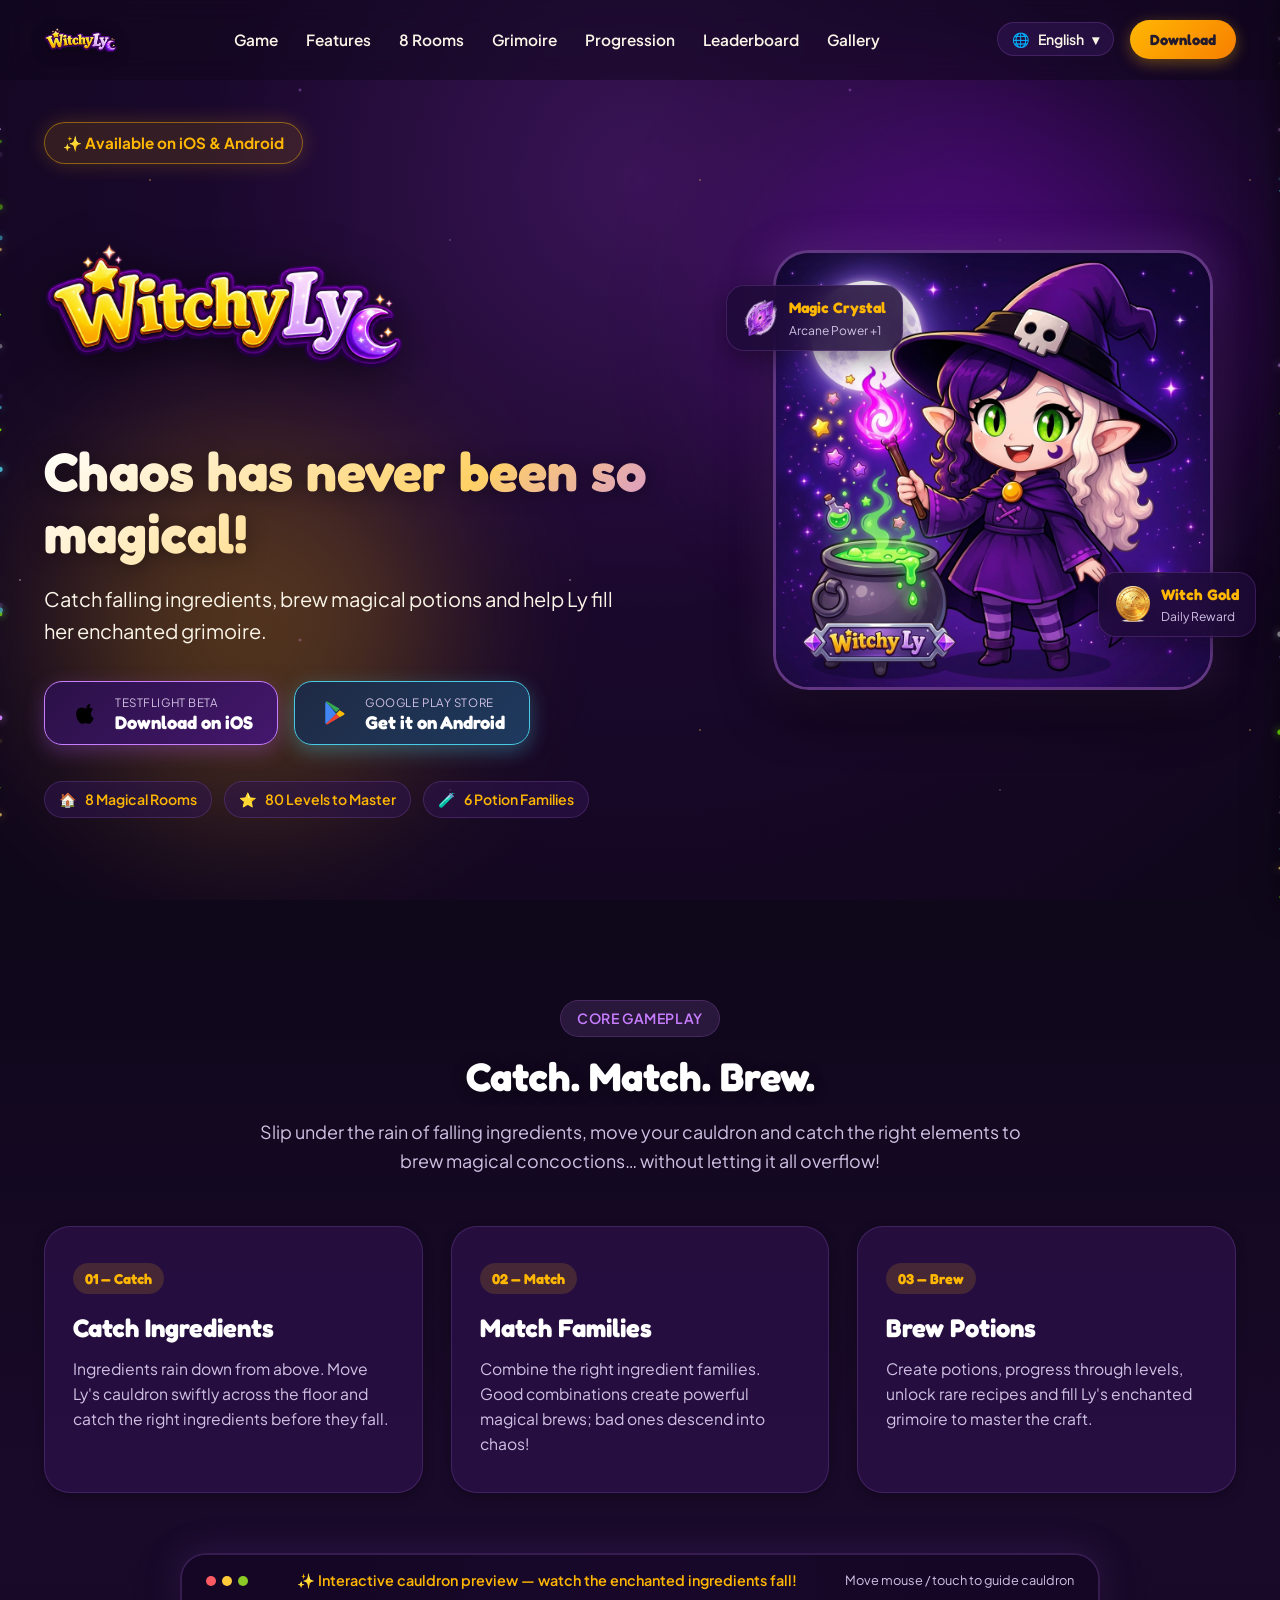
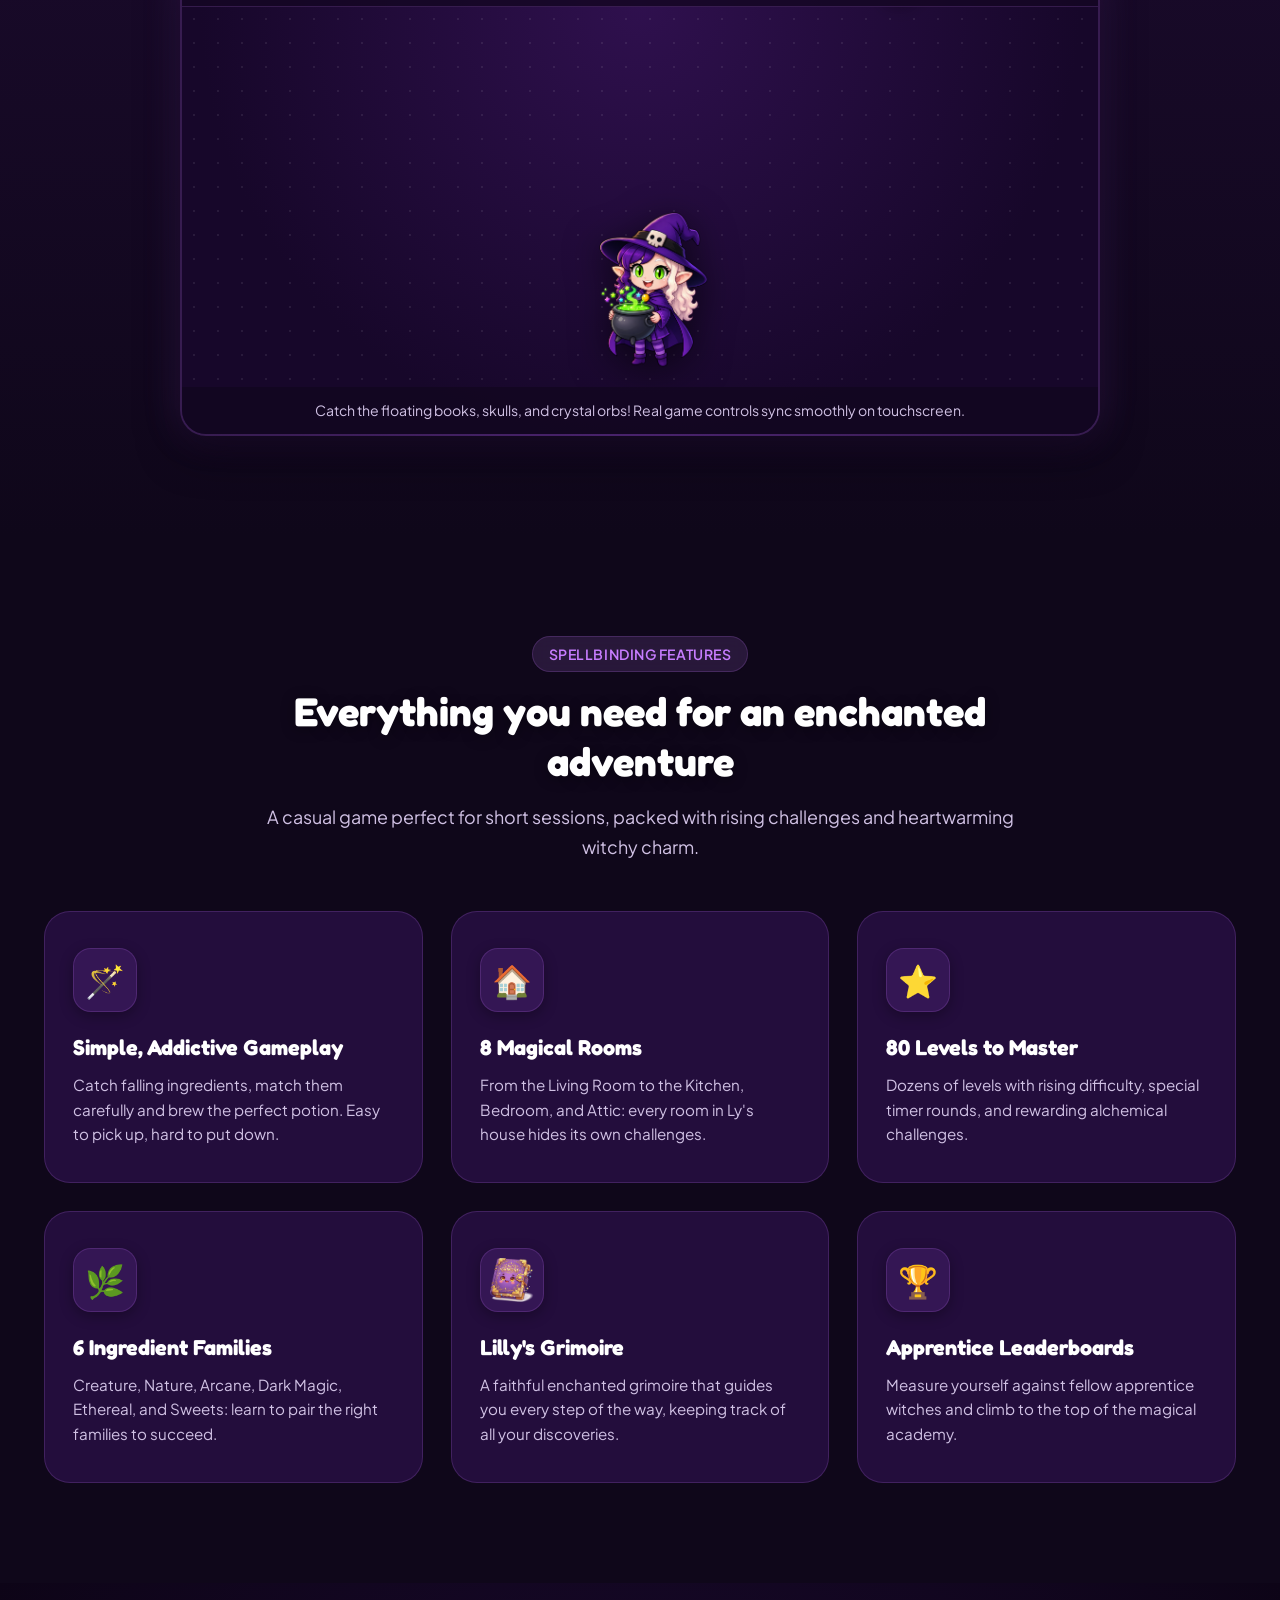
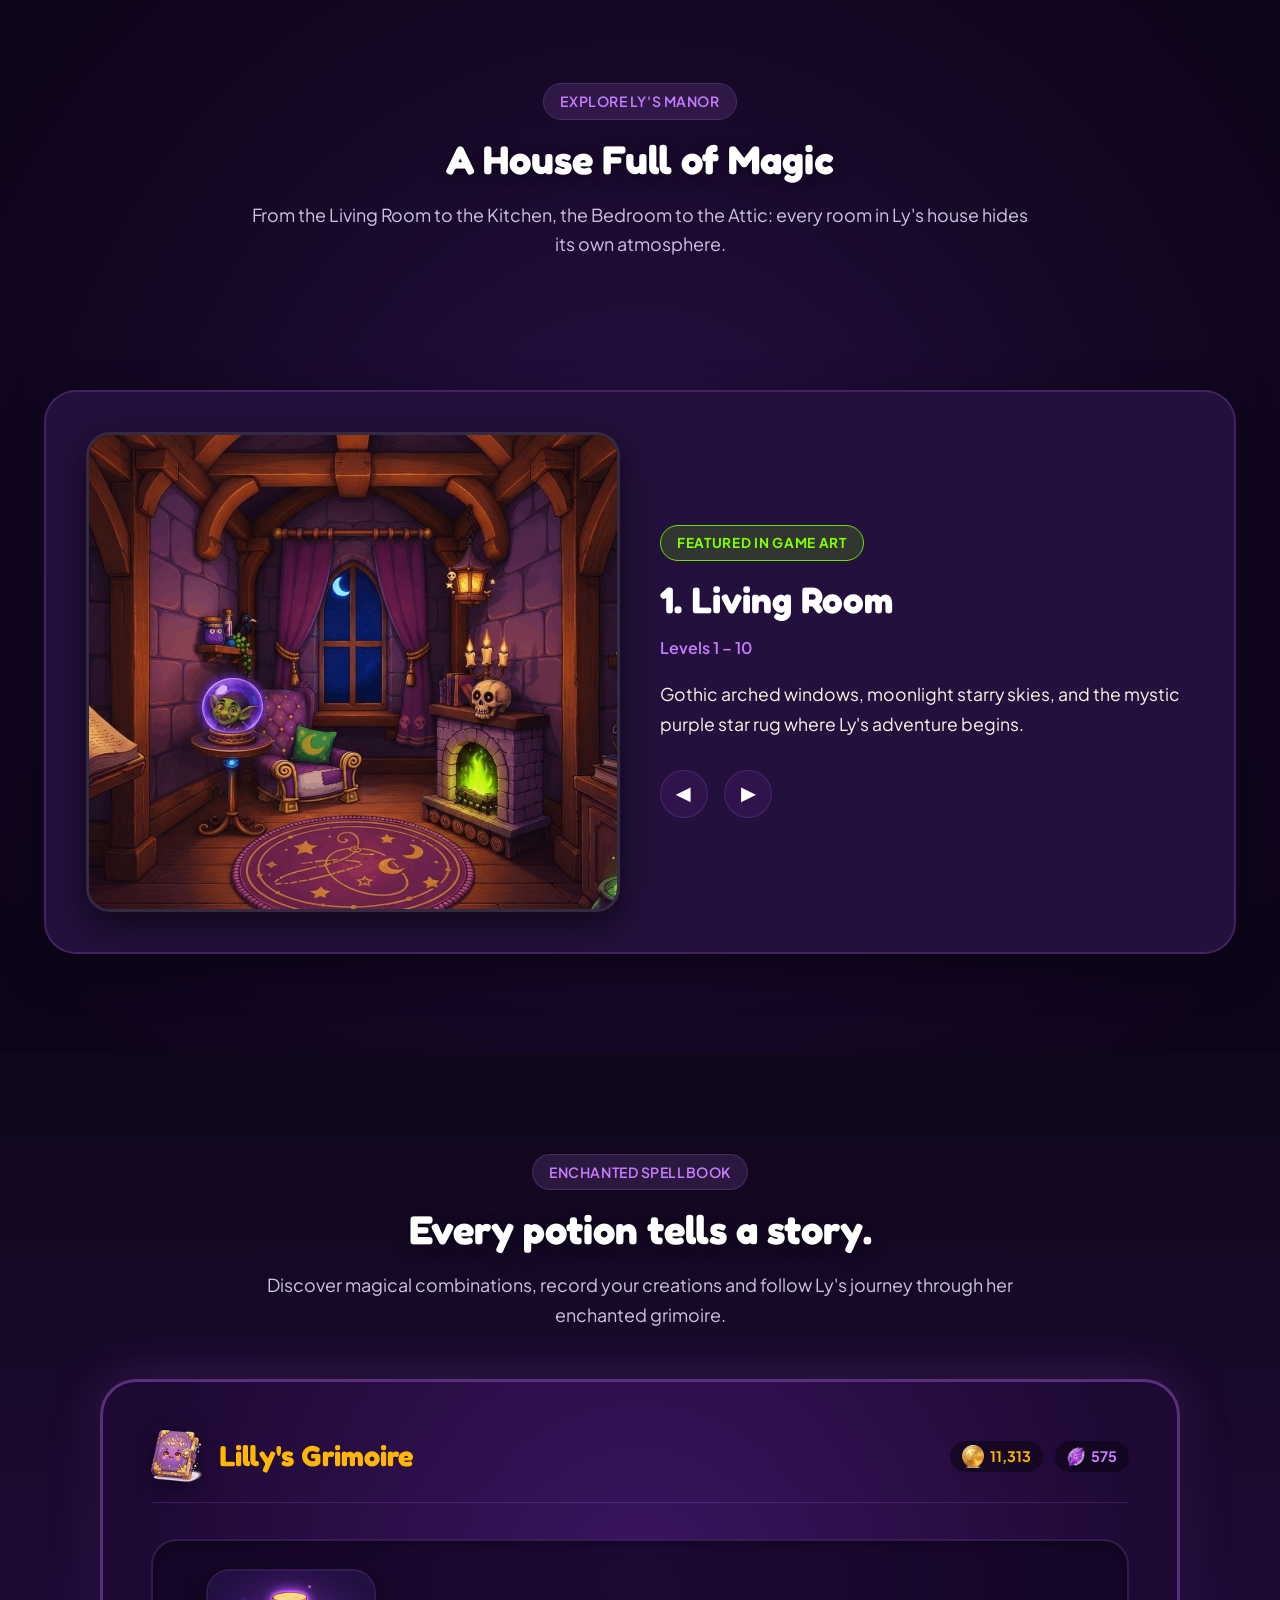
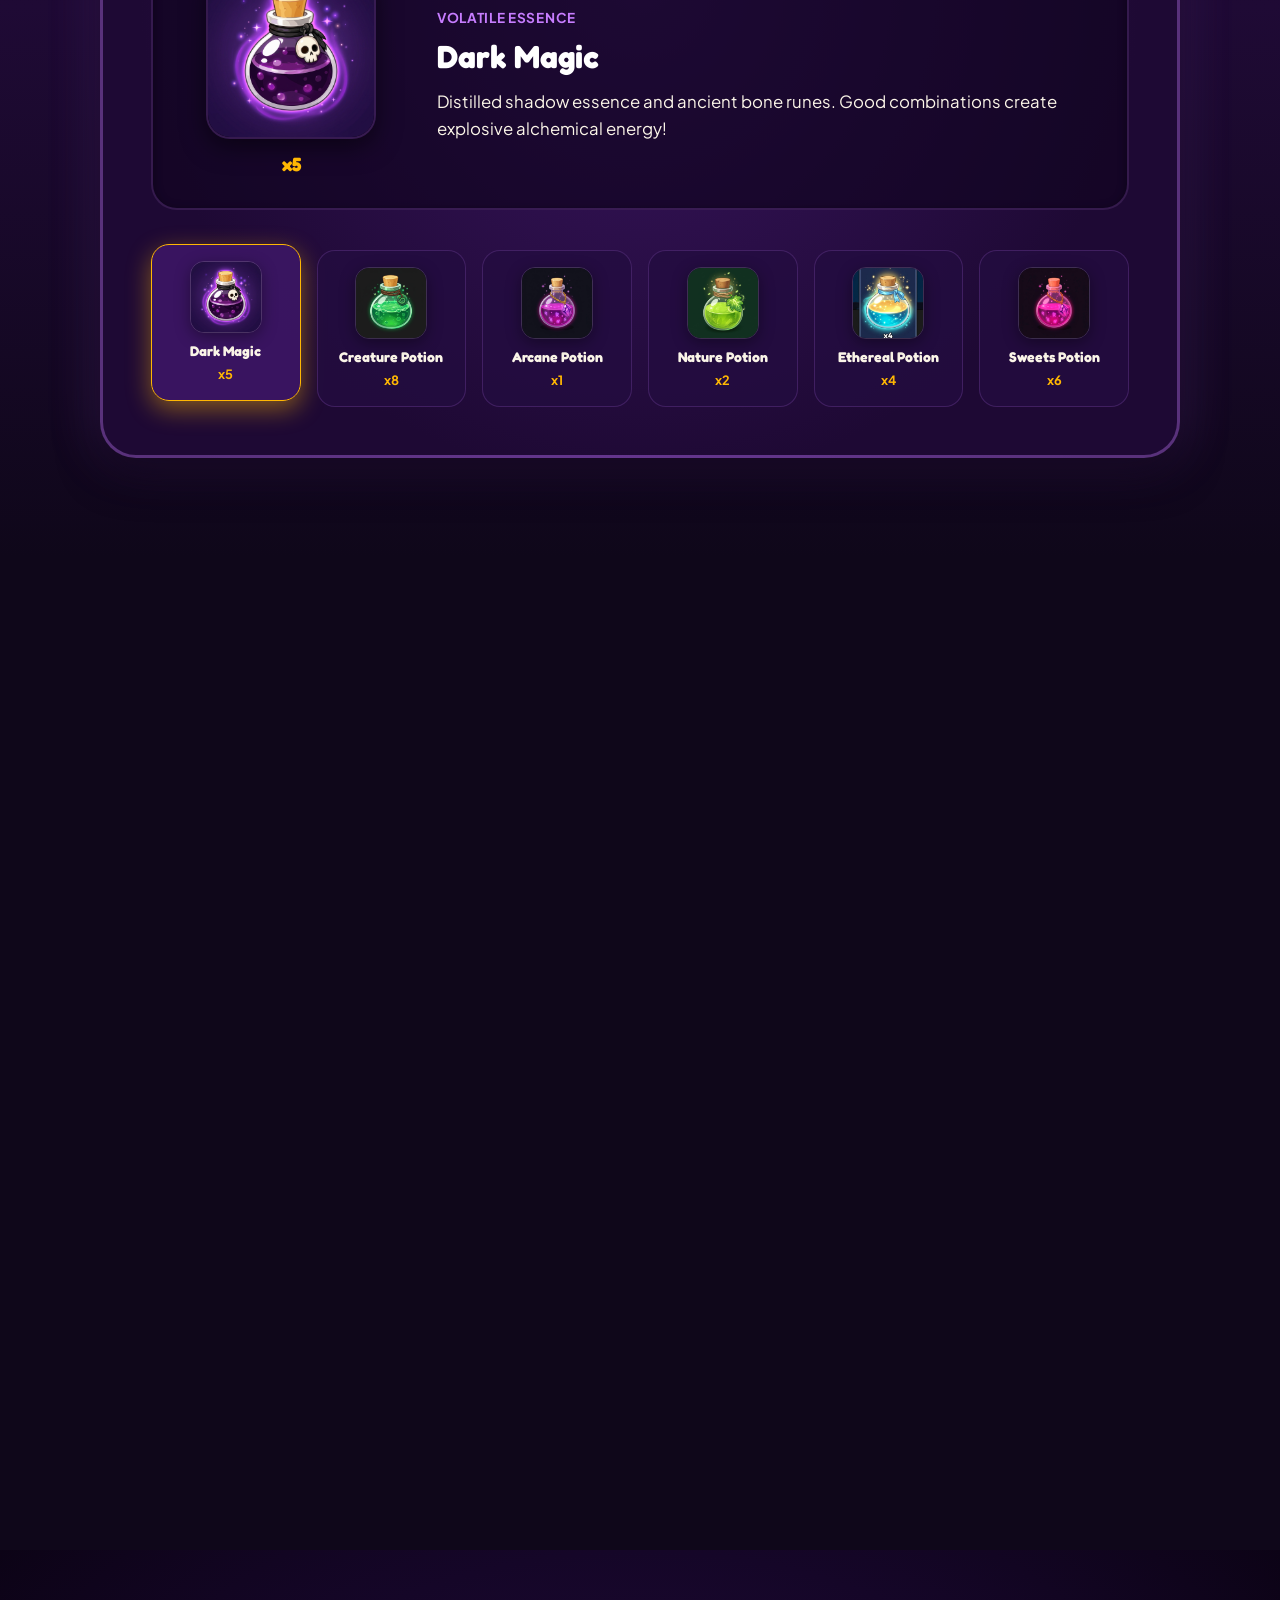
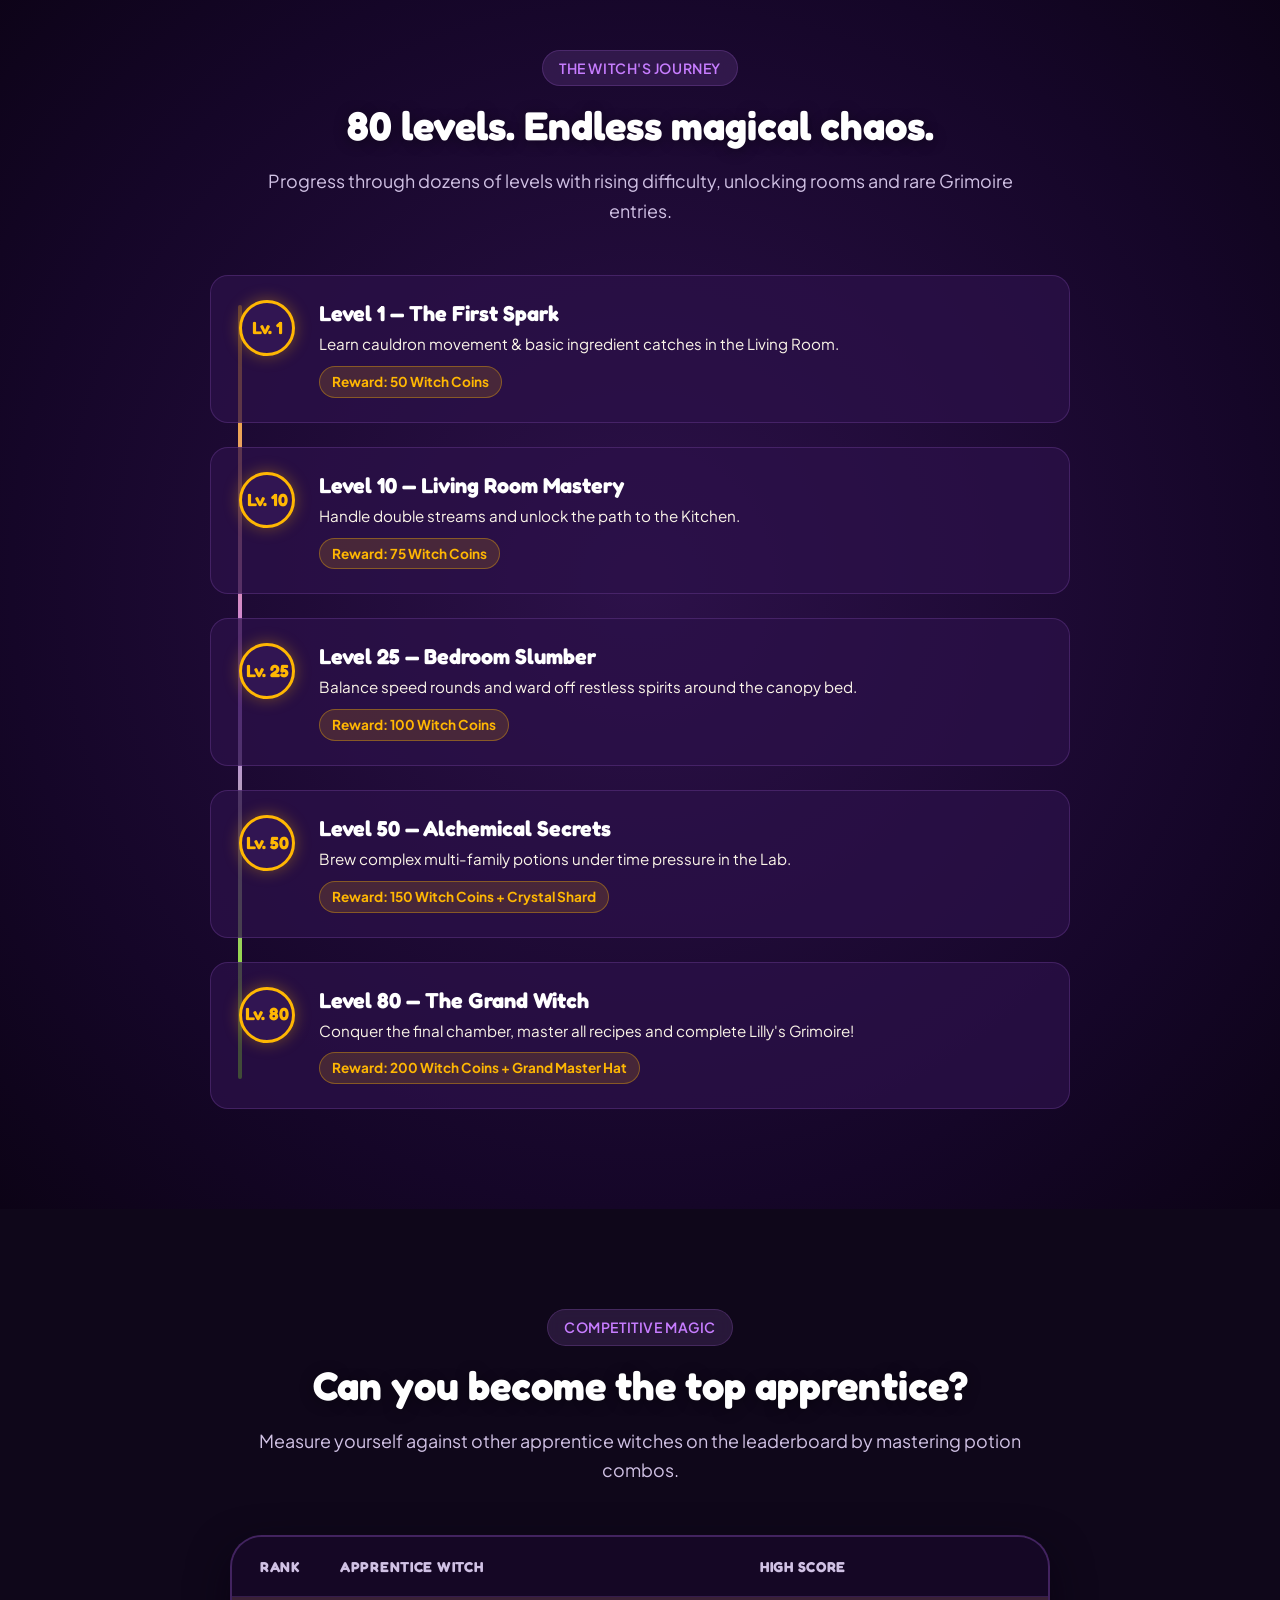
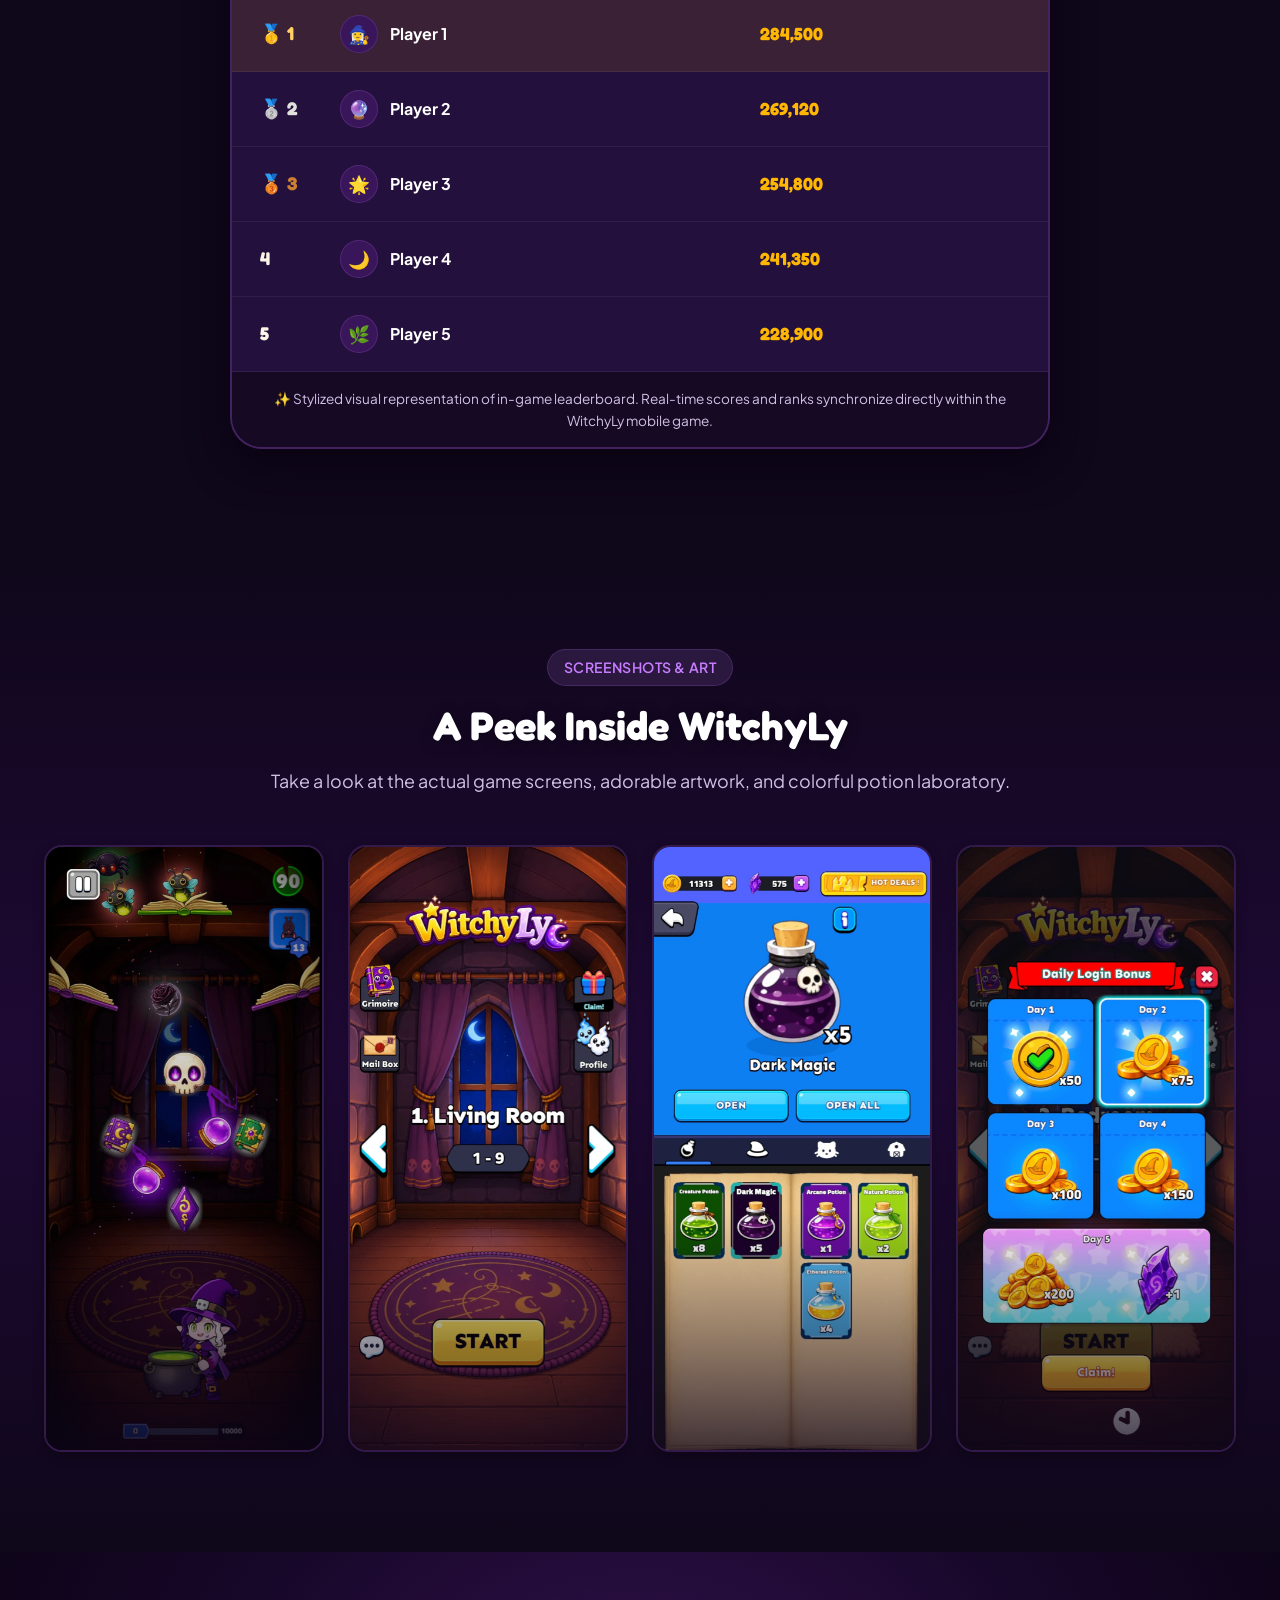
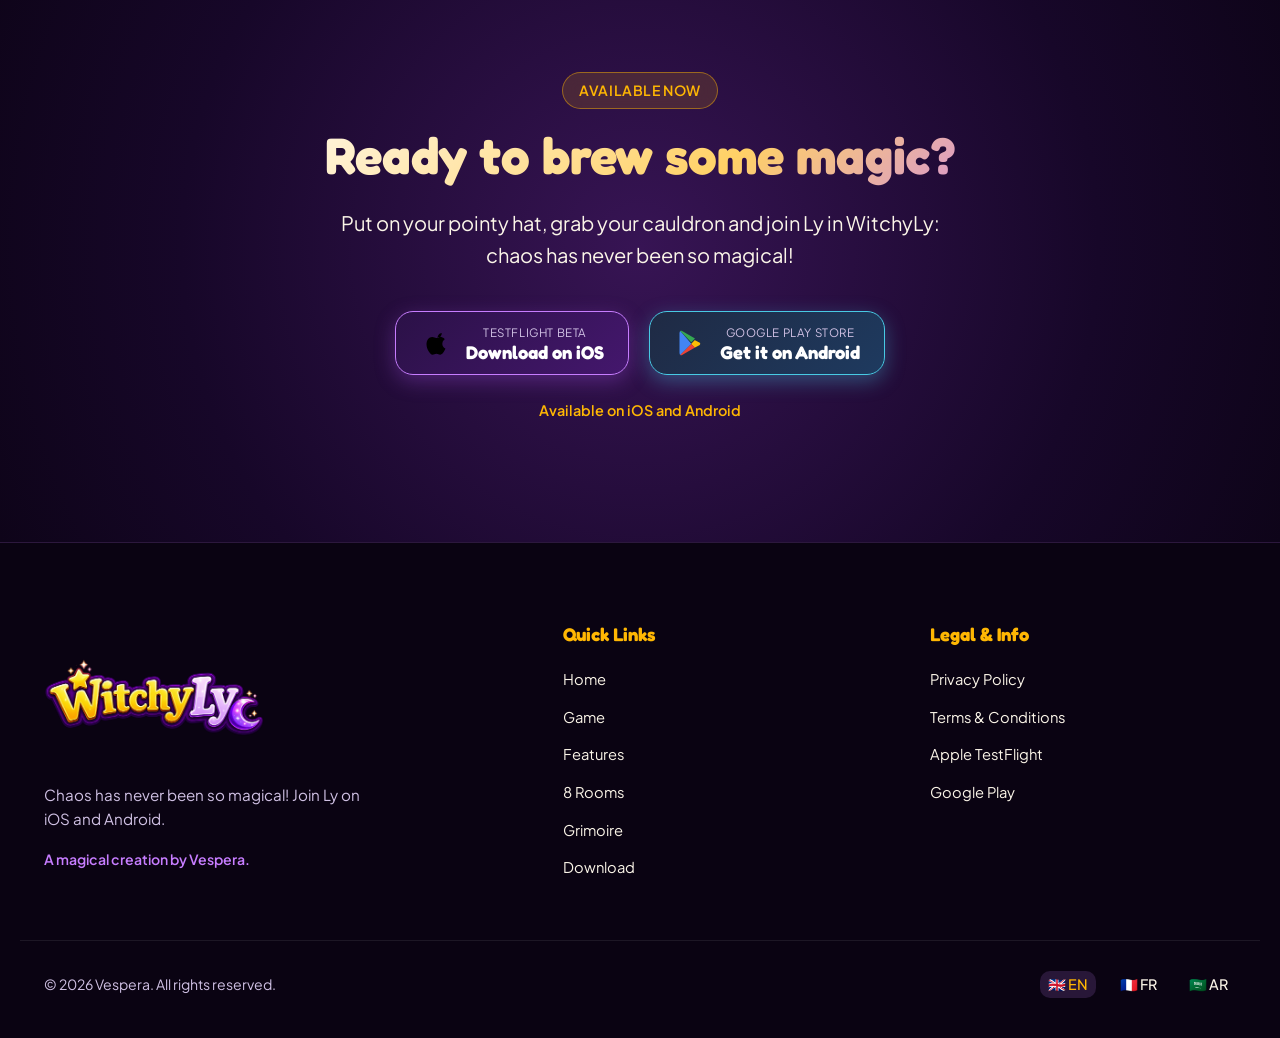
==== index.html @ ba56c71a "room updates" ====
<!DOCTYPE html>
<html lang="en" dir="ltr">

<head>
  <meta charset="UTF-8">
  <meta name="viewport" content="width=device-width, initial-scale=1.0">
  <title>WitchyLy — Brew Magic, Catch Ingredients &amp; Master the Grimoire</title>
  <meta name="description"
    content="Enter the magical world of WitchyLy. Catch falling ingredients, brew potions, explore 8 magical rooms and master 80 levels on iOS and Android.">
  <meta name="keywords"
    content="WitchyLy, WitchyLy game, witch game mobile, potion game, casual mobile game, Vespera, mobile game iOS Android">
  <meta name="author" content="Vespera">
  <meta name="robots" content="index, follow">
  <link rel="canonical" href="https://witchyly.com/">

  <!-- Open Graph / Facebook / Discord / WhatsApp -->
  <meta property="og:type" content="website">
  <meta property="og:url" content="https://witchyly.com/">
  <meta property="og:title" content="WitchyLy — Brew Magic, Catch Ingredients &amp; Master the Grimoire">
  <meta property="og:description"
    content="Enter the magical world of WitchyLy. Catch falling ingredients, brew potions, explore 8 magical rooms and master 80 levels on iOS and Android.">
  <meta property="og:image" content="https://witchyly.com/assets/screenshots/app_icon_hero.jpg">
  <meta property="og:site_name" content="WitchyLy">

  <!-- Twitter / X Card -->
  <meta name="twitter:card" content="summary_large_image">
  <meta name="twitter:url" content="https://witchyly.com/">
  <meta name="twitter:title" content="WitchyLy — Brew Magic, Catch Ingredients &amp; Master the Grimoire">
  <meta name="twitter:description"
    content="Enter the magical world of WitchyLy. Catch falling ingredients, brew potions, explore 8 magical rooms and master 80 levels on iOS and Android.">
  <meta name="twitter:image" content="https://witchyly.com/assets/screenshots/app_icon_hero.jpg">

  <!-- Favicons -->
  <link rel="icon" type="image/png" sizes="32x32" href="assets/logo/favicon-32.png">
  <link rel="icon" type="image/png" sizes="192x192" href="assets/logo/favicon-192.png">
  <link rel="apple-touch-icon" sizes="180x180" href="assets/logo/apple-touch-icon.png">

  <!-- Google Fonts: Fredoka & Sniglet for headings, Plus Jakarta Sans for body, Cairo & Tajawal for Arabic -->
  <link rel="preconnect" href="https://fonts.googleapis.com">
  <link rel="preconnect" href="https://fonts.gstatic.com" crossorigin>
  <link
    href="https://fonts.googleapis.com/css2?family=Cairo:wght@600;700;800&family=Fredoka:wght@500;600;700&family=Plus+Jakarta+Sans:wght@400;500;600;700&family=Sniglet:wght@400;800&family=Tajawal:wght@400;500;700&display=swap"
    rel="stylesheet">

  <!-- Stylesheets -->
  <link rel="stylesheet" href="css/style.css">
  <link rel="stylesheet" href="css/responsive.css">

  <!-- Schema.org Structured Data -->
  <script type="application/ld+json">
  {
    "@context": "https://schema.org",
    "@type": "SoftwareApplication",
    "name": "WitchyLy",
    "operatingSystem": "iOS, Android",
    "applicationCategory": "GameApplication",
    "genre": "Casual / Puzzle",
    "offers": {
      "@type": "Offer",
      "price": "0",
      "priceCurrency": "USD"
    },
    "author": {
      "@type": "Organization",
      "name": "Vespera",
      "url": "https://witchyly.com"
    },
    "description": "Catch falling ingredients, brew magical potions and help Ly fill her enchanted grimoire.",
    "downloadUrl": [
      "https://testflight.apple.com/join/3hP99ee9",
      "https://play.google.com/store/apps/details?id=com.vespera.witchyly"
    ]
  }
  </script>
</head>

<body>

  <!-- ========================================================================
       Header & Navigation
       ======================================================================== -->
  <header class="site-nav" id="main-nav">
    <div class="container nav-container">
      <a href="#hero" class="nav-brand" aria-label="WitchyLy Home">
        <img src="assets/logo/witchyly_logo.png" alt="WitchyLy Logo" class="nav-logo-img">
      </a>

      <nav class="nav-desktop" aria-label="Main Navigation">
        <ul class="nav-menu">
          <li><a href="#gameplay" class="nav-link" data-i18n="nav.game">Game</a></li>
          <li><a href="#features" class="nav-link" data-i18n="nav.features">Features</a></li>
          <li><a href="#rooms" class="nav-link" data-i18n="nav.rooms">8 Rooms</a></li>
          <li><a href="#grimoire" class="nav-link" data-i18n="nav.grimoire">Grimoire</a></li>
          <li><a href="#progression" class="nav-link" data-i18n="nav.progression">Progression</a></li>
          <li><a href="#leaderboard" class="nav-link" data-i18n="nav.leaderboard">Leaderboard</a></li>
          <li><a href="#gallery" class="nav-link" data-i18n="nav.gallery">Gallery</a></li>
        </ul>
      </nav>

      <div class="nav-actions">
        <!-- Language Selector -->
        <div class="lang-dropdown">
          <button class="lang-dropdown-trigger" aria-haspopup="true" aria-expanded="false" aria-label="Select Language">
            <span>🌐</span>
            <span class="current-lang-label">English</span>
            <span>▾</span>
          </button>
          <div class="lang-dropdown-menu" role="menu">
            <button class="lang-option active" data-lang="en" role="menuitem">English</button>
            <button class="lang-option" data-lang="fr" role="menuitem">Français</button>
            <button class="lang-option" data-lang="ar" role="menuitem">العربية</button>
          </div>
        </div>

        <a href="#download" class="btn-nav-download" data-i18n="nav.download">Download</a>

        <!-- Mobile Hamburger Toggle -->
        <button class="mobile-menu-toggle" aria-label="Open mobile menu" aria-expanded="false">
          <span class="hamburger-line"></span>
          <span class="hamburger-line"></span>
          <span class="hamburger-line"></span>
        </button>
      </div>
    </div>
  </header>

  <!-- Mobile Drawer & Backdrop -->
  <div class="mobile-nav-backdrop" aria-hidden="true"></div>
  <aside class="mobile-nav-drawer" aria-label="Mobile Navigation">
    <div class="mobile-drawer-header">
      <img src="assets/logo/witchyly_logo.png" alt="WitchyLy" style="height: 38px;">
      <button class="mobile-nav-close" aria-label="Close menu">&times;</button>
    </div>

    <ul class="mobile-menu-list">
      <li><a href="#gameplay" class="nav-link" data-i18n="nav.game">Game</a></li>
      <li><a href="#features" class="nav-link" data-i18n="nav.features">Features</a></li>
      <li><a href="#rooms" class="nav-link" data-i18n="nav.rooms">8 Rooms</a></li>
      <li><a href="#grimoire" class="nav-link" data-i18n="nav.grimoire">Grimoire</a></li>
      <li><a href="#progression" class="nav-link" data-i18n="nav.progression">Progression</a></li>
      <li><a href="#leaderboard" class="nav-link" data-i18n="nav.leaderboard">Leaderboard</a></li>
      <li><a href="#gallery" class="nav-link" data-i18n="nav.gallery">Gallery</a></li>
    </ul>

    <div class="mobile-lang-box">
      <div class="mobile-lang-title">Language / Langue / اللغة</div>
      <div class="mobile-lang-options">
        <button class="lang-option active" data-lang="en">English</button>
        <button class="lang-option" data-lang="fr">Français</button>
        <button class="lang-option" data-lang="ar">العربية</button>
      </div>
    </div>

    <div class="mobile-drawer-cta">
      <a href="https://testflight.apple.com/join/3hP99ee9" target="_blank" rel="noopener noreferrer"
        class="store-button store-button-ios" aria-label="Download on iOS TestFlight">
        <span class="store-button-icon">
          <img src="assets/icons/apple_icon.svg" alt="Apple icon" width="24" height="24">
        </span>
        <span class="store-button-texts">
          <span class="store-btn-subtitle" data-i18n="hero.btn_ios_sub">TestFlight Beta</span>
          <span class="store-btn-title" data-i18n="hero.btn_ios">Download on iOS</span>
        </span>
      </a>

      <a href="https://play.google.com/store/apps/details?id=com.vespera.witchyly" target="_blank"
        rel="noopener noreferrer" class="store-button store-button-android" aria-label="Get it on Google Play">
        <span class="store-button-icon">
          <img src="assets/icons/google_play_icon.svg" alt="Google Play icon" width="24" height="24">
        </span>
        <span class="store-button-texts">
          <span class="store-btn-subtitle" data-i18n="hero.btn_android_sub">Google Play Store</span>
          <span class="store-btn-title" data-i18n="hero.btn_android">Get it on Android</span>
        </span>
      </a>
    </div>
  </aside>

  <!-- ========================================================================
       Hero Section
       ======================================================================== -->
  <section class="hero-section" id="hero">
    <canvas id="hero-sparkles-canvas"></canvas>
    <div class="hero-bg-stars"></div>
    <div class="hero-glow-orb hero-glow-1"></div>
    <div class="hero-glow-orb hero-glow-2"></div>

    <div class="container hero-grid">
      <div class="hero-content reveal-on-scroll">
        <div class="hero-badge-pill" data-i18n="hero.badge">✨ Available on iOS &amp; Android</div>

        <div class="hero-logo-box">
          <img src="assets/logo/witchyly_logo.png" alt="WitchyLy — Chaos has never been so magical"
            class="hero-official-logo">
        </div>

        <h1 class="hero-headline" data-i18n="hero.headline">Chaos has never been so magical!</h1>
        <p class="hero-subtitle" data-i18n="hero.subtitle">
          Catch falling ingredients, brew magical potions and help Ly fill her enchanted grimoire.
        </p>

        <!-- Download Buttons -->
        <div class="hero-cta-group">
          <a href="https://testflight.apple.com/join/3hP99ee9" target="_blank" rel="noopener noreferrer"
            class="store-button store-button-ios" aria-label="Download on iOS TestFlight">
            <span class="store-button-icon">
              <img src="assets/icons/apple_icon.svg" alt="Apple icon" width="26" height="26">
            </span>
            <span class="store-button-texts">
              <span class="store-btn-subtitle" data-i18n="hero.btn_ios_sub">TestFlight Beta</span>
              <span class="store-btn-title" data-i18n="hero.btn_ios">Download on iOS</span>
            </span>
          </a>

          <a href="https://play.google.com/store/apps/details?id=com.vespera.witchyly" target="_blank"
            rel="noopener noreferrer" class="store-button store-button-android" aria-label="Get it on Google Play">
            <span class="store-button-icon">
              <img src="assets/icons/google_play_icon.svg" alt="Google Play icon" width="26" height="26">
            </span>
            <span class="store-button-texts">
              <span class="store-btn-subtitle" data-i18n="hero.btn_android_sub">Google Play Store</span>
              <span class="store-btn-title" data-i18n="hero.btn_android">Get it on Android</span>
            </span>
          </a>
        </div>

        <!-- Hero Feature Badges -->
        <div class="hero-pills">
          <div class="hero-pill-item">
            <span>🏠</span>
            <span data-i18n="hero.pill_rooms">8 Magical Rooms</span>
          </div>
          <div class="hero-pill-item">
            <span>⭐</span>
            <span data-i18n="hero.pill_levels">80 Levels to Master</span>
          </div>
          <div class="hero-pill-item">
            <span>🧪</span>
            <span data-i18n="hero.pill_potions">6 Potion Families</span>
          </div>
        </div>
      </div>

      <!-- Hero Visual Frame with Ly -->
      <div class="hero-visual-stage reveal-on-scroll delay-2">
        <div class="hero-visual-frame">
          <img src="assets/characters/ly_hero_artwork.jpg" alt="Ly the Apprentice Witch with Magic Wand"
            class="hero-character-img">
        </div>

        <!-- Floating Decorative Badges -->
        <div class="floating-badge floating-badge-1">
          <img src="assets/icons/crystal_purple_shard.png" alt="Crystal Shard" class="floating-badge-icon">
          <div>
            <div class="floating-badge-label">Magic Crystal</div>
            <div class="floating-badge-sub">Arcane Power +1</div>
          </div>
        </div>

        <div class="floating-badge floating-badge-2">
          <img src="assets/icons/coin_witch_hat.png" alt="Witch Coin" class="floating-badge-icon">
          <div>
            <div class="floating-badge-label">Witch Gold</div>
            <div class="floating-badge-sub">Daily Reward</div>
          </div>
        </div>
      </div>
    </div>
  </section>

  <!-- ========================================================================
       Gameplay Section ("Catch. Match. Brew.")
       ======================================================================== -->
  <section class="gameplay-section" id="gameplay">
    <div class="container">
      <div class="section-header reveal-on-scroll">
        <div class="section-badge" data-i18n="gameplay.tag">Core Gameplay</div>
        <h2 class="section-title" data-i18n="gameplay.headline">Catch. Match. Brew.</h2>
        <p class="section-subtitle" data-i18n="gameplay.subtitle">
          Slip under the rain of falling ingredients, move your cauldron and catch the right elements to brew magical
          concoctions… without letting it all overflow!
        </p>
      </div>

      <!-- 3 Steps Narrative Grid -->
      <div class="gameplay-steps-grid">
        <div class="gameplay-step-card reveal-on-scroll delay-1">
          <div class="step-number-tag" data-i18n="gameplay.step1_title">01 — Catch</div>
          <h3 class="step-card-title">Catch Ingredients</h3>
          <p class="step-card-desc" data-i18n="gameplay.step1_desc">
            Ingredients rain down from above. Move Ly's cauldron swiftly across the floor and catch the right
            ingredients before they fall.
          </p>
        </div>

        <div class="gameplay-step-card reveal-on-scroll delay-2">
          <div class="step-number-tag" data-i18n="gameplay.step2_title">02 — Match</div>
          <h3 class="step-card-title">Match Families</h3>
          <p class="step-card-desc" data-i18n="gameplay.step2_desc">
            Combine the right ingredient families. Good combinations create powerful magical brews; bad ones descend
            into chaos!
          </p>
        </div>

        <div class="gameplay-step-card reveal-on-scroll delay-3">
          <div class="step-number-tag" data-i18n="gameplay.step3_title">03 — Brew</div>
          <h3 class="step-card-title">Brew Potions</h3>
          <p class="step-card-desc" data-i18n="gameplay.step3_desc">
            Create potions, progress through levels, unlock rare recipes and fill Ly's enchanted grimoire to master the
            craft.
          </p>
        </div>
      </div>

      <!-- Interactive Gameplay Marketing Animation -->
      <div class="gameplay-interactive-wrapper reveal-on-scroll">
        <div class="interactive-stage-header">
          <div class="stage-decor-dots">
            <span class="stage-dot red"></span>
            <span class="stage-dot yellow"></span>
            <span class="stage-dot green"></span>
          </div>
          <div class="stage-title-text" data-i18n="gameplay.demo_hint">✨ Interactive cauldron preview — watch the
            enchanted ingredients fall!</div>
          <div style="font-size: 0.8rem; color: var(--text-muted);">Move mouse / touch to guide cauldron</div>
        </div>

        <div id="gameplay-interactive-stage" aria-label="Interactive cauldron preview stage">
          <!-- The cauldron & Ly element -->
          <div id="interactive-cauldron">
            <img src="assets/characters/ly_cauldron_clean.png" alt="Ly with Cauldron">
          </div>
        </div>

        <div class="interactive-hint">
          Catch the floating books, skulls, and crystal orbs! Real game controls sync smoothly on touchscreen.
        </div>
      </div>
    </div>
  </section>

  <!-- ========================================================================
       Features Section (6 Pillars)
       ======================================================================== -->
  <section class="features-section" id="features">
    <div class="container">
      <div class="section-header reveal-on-scroll">
        <div class="section-badge" data-i18n="features.tag">Spellbinding Features</div>
        <h2 class="section-title" data-i18n="features.headline">Everything you need for an enchanted adventure</h2>
        <p class="section-subtitle" data-i18n="features.subtitle">
          A casual game perfect for short sessions, packed with rising challenges and heartwarming witchy charm.
        </p>
      </div>

      <div class="features-grid">
        <!-- Feature 1 -->
        <div class="feature-card reveal-on-scroll delay-1">
          <div class="feature-icon-box">🪄</div>
          <h3 class="feature-title" data-i18n="features.f1_title">Simple, Addictive Gameplay</h3>
          <p class="feature-desc" data-i18n="features.f1_desc">
            Catch falling ingredients, match them carefully and brew the perfect potion. Easy to pick up, hard to put
            down.
          </p>
        </div>

        <!-- Feature 2 -->
        <div class="feature-card reveal-on-scroll delay-2">
          <div class="feature-icon-box">🏠</div>
          <h3 class="feature-title" data-i18n="features.f2_title">8 Magical Rooms</h3>
          <p class="feature-desc" data-i18n="features.f2_desc">
            From the Living Room to the Kitchen, Bedroom, and Attic: every room in Ly's house hides its own
            challenges.
          </p>
        </div>

        <!-- Feature 3 -->
        <div class="feature-card reveal-on-scroll delay-3">
          <div class="feature-icon-box">⭐</div>
          <h3 class="feature-title" data-i18n="features.f3_title">80 Levels to Master</h3>
          <p class="feature-desc" data-i18n="features.f3_desc">
            Dozens of levels with rising difficulty, special timer rounds, and rewarding alchemical challenges.
          </p>
        </div>

        <!-- Feature 4 -->
        <div class="feature-card reveal-on-scroll delay-1">
          <div class="feature-icon-box">🌿</div>
          <h3 class="feature-title" data-i18n="features.f4_title">6 Ingredient Families</h3>
          <p class="feature-desc" data-i18n="features.f4_desc">
            Creature, Nature, Arcane, Dark Magic, Ethereal, and Sweets: learn to pair the right families to succeed.
          </p>
        </div>

        <!-- Feature 5 -->
        <div class="feature-card reveal-on-scroll delay-2">
          <div class="feature-icon-box">
            <img src="assets/grimoire/grimoire_icon.png" alt="Grimoire Icon">
          </div>
          <h3 class="feature-title" data-i18n="features.f5_title">Lilly's Grimoire</h3>
          <p class="feature-desc" data-i18n="features.f5_desc">
            A faithful enchanted grimoire that guides you every step of the way, keeping track of all your discoveries.
          </p>
        </div>

        <!-- Feature 6 -->
        <div class="feature-card reveal-on-scroll delay-3">
          <div class="feature-icon-box">🏆</div>
          <h3 class="feature-title" data-i18n="features.f6_title">Apprentice Leaderboards</h3>
          <p class="feature-desc" data-i18n="features.f6_desc">
            Measure yourself against fellow apprentice witches and climb to the top of the magical academy.
          </p>
        </div>
      </div>
    </div>
  </section>

  <!-- ========================================================================
       8 Rooms Section ("A House Full of Magic")
       ======================================================================== -->
  <section class="rooms-section" id="rooms">
    <div class="container">
      <div class="section-header reveal-on-scroll">
        <div class="section-badge" data-i18n="rooms.tag">Explore Ly's Manor</div>
        <h2 class="section-title" data-i18n="rooms.headline">A House Full of Magic</h2>
        <p class="section-subtitle" data-i18n="rooms.subtitle">
          From the Living Room to the Kitchen, the Bedroom to the Attic: every room in Ly's house hides its own
          atmosphere.
        </p>
      </div>

      <!-- 8 Room Navigation Tabs -->
      <div class="room-tabs-nav reveal-on-scroll" id="room-tabs-list" role="tablist">
        <button class="room-tab-item active" data-room-index="0" role="tab" aria-selected="true"
          data-i18n="rooms.tab_r1">Living Room</button>
        <button class="room-tab-item" data-room-index="1" role="tab" aria-selected="false"
          data-i18n="rooms.tab_r2">Kitchen</button>
        <button class="room-tab-item" data-room-index="2" role="tab" aria-selected="false"
          data-i18n="rooms.tab_r3">Bedroom</button>
        <button class="room-tab-item" data-room-index="3" role="tab" aria-selected="false"
          data-i18n="rooms.tab_r4">Bathroom</button>
        <button class="room-tab-item" data-room-index="4" role="tab" aria-selected="false"
          data-i18n="rooms.tab_r5">Laboratory</button>
        <button class="room-tab-item" data-room-index="5" role="tab" aria-selected="false"
          data-i18n="rooms.tab_r6">Greenhouse</button>
        <button class="room-tab-item" data-room-index="6" role="tab" aria-selected="false"
          data-i18n="rooms.tab_r7">Library</button>
        <button class="room-tab-item" data-room-index="7" role="tab" aria-selected="false"
          data-i18n="rooms.tab_r8">Attic</button>
      </div>

      <!-- Interactive Room Showcase Box -->
      <div class="room-showcase-card reveal-on-scroll delay-1" id="room-showcase">
        <div class="room-image-frame" id="active-room-frame">
          <img src="assets/rooms/room_1_living_room.jpg" alt="Living Room Selection" class="room-main-image"
            id="active-room-image">
        </div>

        <div class="room-details-content">
          <span class="room-status-badge badge-featured" id="active-room-badge"
            data-i18n="rooms.badge_featured">Featured in Game Art</span>
          <h3 class="room-title-heading" id="active-room-title" data-i18n="rooms.r1_name">1. Living Room</h3>
          <span class="room-level-span" id="active-room-levels" data-i18n="rooms.r1_levels">Levels 1 – 10</span>
          <p class="room-desc-body" id="active-room-desc" data-i18n="rooms.r1_desc">
            Gothic arched windows, moonlight starry skies, and the mystic purple star rug where Ly's adventure begins.
          </p>

          <div class="room-nav-controls">
            <button class="room-nav-arrow prev-arrow" id="room-prev-btn" aria-label="Previous Room">◀</button>
            <button class="room-nav-arrow next-arrow" id="room-next-btn" aria-label="Next Room">▶</button>
          </div>
        </div>
      </div>
    </div>
  </section>

  <!-- ========================================================================
       Lilly's Grimoire Section ("Every potion tells a story")
       ======================================================================== -->
  <section class="grimoire-section" id="grimoire">
    <div class="container">
      <div class="section-header reveal-on-scroll">
        <div class="section-badge" data-i18n="grimoire.tag">Enchanted Spellbook</div>
        <h2 class="section-title" data-i18n="grimoire.headline">Every potion tells a story.</h2>
        <p class="section-subtitle" data-i18n="grimoire.subtitle">
          Discover magical combinations, record your creations and follow Ly's journey through her enchanted grimoire.
        </p>
      </div>

      <div class="grimoire-book-wrapper reveal-on-scroll">
        <div class="grimoire-book-header">
          <div class="grimoire-icon-title">
            <img src="assets/grimoire/grimoire_icon.png" alt="Smiling Grimoire Book" class="grimoire-mascot-img">
            <h3 class="grimoire-header-title">Lilly's Grimoire</h3>
          </div>
          <div style="display: flex; gap: 12px; align-items: center;">
            <div
              style="display: flex; align-items: center; gap: 6px; background: rgba(0,0,0,0.4); padding: 4px 12px; border-radius: 9999px;">
              <img src="assets/icons/coin_witch_hat.png" alt="Coins" width="22" height="22">
              <span style="color: var(--accent-gold); font-weight: 700; font-size: 0.9rem;">11,313</span>
            </div>
            <div
              style="display: flex; align-items: center; gap: 6px; background: rgba(0,0,0,0.4); padding: 4px 12px; border-radius: 9999px;">
              <img src="assets/icons/crystal_purple_shard.png" alt="Crystals" width="18" height="22">
              <span style="color: var(--accent-purple-light); font-weight: 700; font-size: 0.9rem;">575</span>
            </div>
          </div>
        </div>

        <!-- Selected Potion Showcase Inspector -->
        <div class="grimoire-inspect-card">
          <div class="showcase-potion-display">
            <div class="showcase-bottle-frame">
              <img src="assets/potions/potion_dark_magic_hires.jpg" alt="Dark Magic Potion" id="showcase-potion-img">
            </div>
            <div class="showcase-potion-qty" id="showcase-potion-count">x5</div>
          </div>

          <div class="showcase-potion-meta">
            <span class="showcase-type-tag" id="showcase-potion-type" data-i18n="grimoire.p1_type">Volatile
              Essence</span>
            <h3 class="showcase-name-title" id="showcase-potion-title" data-i18n="grimoire.p1_name">Dark Magic</h3>
            <p class="showcase-desc-text" id="showcase-potion-desc" data-i18n="grimoire.p1_desc">
              Distilled shadow essence and ancient bone runes. Good combinations create explosive alchemical energy!
            </p>
          </div>
        </div>

        <!-- Potion Cards Shelf -->
        <div class="grimoire-potions-shelf">
          <!-- Card 1: Dark Magic -->
          <div class="grimoire-potion-card active" tabindex="0" role="button" aria-label="Inspect Dark Magic Potion">
            <img src="assets/potions/potion_dark_magic_hires.jpg" alt="Dark Magic" class="potion-card-thumb">
            <div class="potion-card-label" data-i18n="grimoire.p1_name">Dark Magic</div>
            <div class="potion-card-qty">x5</div>
          </div>

          <!-- Card 2: Creature -->
          <div class="grimoire-potion-card" tabindex="0" role="button" aria-label="Inspect Creature Potion">
            <img src="assets/potions/potion_creature_hires.jpg" alt="Creature Potion" class="potion-card-thumb">
            <div class="potion-card-label" data-i18n="grimoire.p2_name">Creature Potion</div>
            <div class="potion-card-qty">x8</div>
          </div>

          <!-- Card 3: Arcane -->
          <div class="grimoire-potion-card" tabindex="0" role="button" aria-label="Inspect Arcane Potion">
            <img src="assets/potions/potion_arcane_hires.jpg" alt="Arcane Potion" class="potion-card-thumb">
            <div class="potion-card-label" data-i18n="grimoire.p3_name">Arcane Potion</div>
            <div class="potion-card-qty">x1</div>
          </div>

          <!-- Card 4: Nature -->
          <div class="grimoire-potion-card" tabindex="0" role="button" aria-label="Inspect Nature Potion">
            <img src="assets/potions/potion_nature_hires.jpg" alt="Nature Potion" class="potion-card-thumb">
            <div class="potion-card-label" data-i18n="grimoire.p4_name">Nature Potion</div>
            <div class="potion-card-qty">x2</div>
          </div>

          <!-- Card 5: Ethereal -->
          <div class="grimoire-potion-card" tabindex="0" role="button" aria-label="Inspect Ethereal Potion">
            <img src="assets/potions/potion_ethereal_hires.jpg" alt="Ethereal Potion" class="potion-card-thumb">
            <div class="potion-card-label" data-i18n="grimoire.p5_name">Ethereal Potion</div>
            <div class="potion-card-qty">x4</div>
          </div>

          <!-- Card 6: Sweets -->
          <div class="grimoire-potion-card" tabindex="0" role="button" aria-label="Inspect Sweets Potion">
            <img src="assets/potions/potion_sweets_hires.jpg" alt="Sweets Potion" class="potion-card-thumb">
            <div class="potion-card-label" data-i18n="grimoire.p6_name">Sweets Potion</div>
            <div class="potion-card-qty">x6</div>
          </div>
        </div>
      </div>
    </div>
  </section>

  <!-- ========================================================================
       Ingredient Families Section
       ======================================================================== -->
  <section class="ingredients-section" id="ingredients">
    <div class="container">
      <div class="section-header reveal-on-scroll">
        <div class="section-badge" data-i18n="ingredients.tag">Alchemical Families</div>
        <h2 class="section-title" data-i18n="ingredients.headline">6 Families to Combine</h2>
        <p class="section-subtitle" data-i18n="ingredients.subtitle">
          Learn to pair the right families to brew successful potions and climb the leaderboard.
        </p>
      </div>

      <div class="ingredients-grid">
        <!-- Family 1: Creature -->
        <div class="ingredient-family-card reveal-on-scroll delay-1">
          <div class="family-badge-header">
            <div class="family-icon">
              <img src="assets/ingredients/sprites/green_frog.png" alt="Creature" class="family-header-sprite">
            </div>
            <span class="family-badge-tag">Family 01</span>
          </div>
          <h3 class="family-title" data-i18n="ingredients.fam1_title">Creature</h3>
          <p class="family-desc" data-i18n="ingredients.fam1_desc">
            Fireflies, spiders, familiars, and cute spirit buddies.
          </p>
          <div class="family-sprites-row">
            <img src="assets/ingredients/sprites/green_frog.png" alt="Green Frog" class="family-sprite-thumb"
              title="Green Frog">
            <img src="assets/ingredients/sprites/firefly.png" alt="Firefly" class="family-sprite-thumb" title="Firefly">
            <img src="assets/ingredients/sprites/spider.png" alt="Spider" class="family-sprite-thumb" title="Spider">
            <img src="assets/ingredients/sprites/scarab_beetle.png" alt="Scarab" class="family-sprite-thumb"
              title="Scarab Beetle">
          </div>
        </div>

        <!-- Family 2: Nature -->
        <div class="ingredient-family-card reveal-on-scroll delay-2">
          <div class="family-badge-header">
            <div class="family-icon">
              <img src="assets/ingredients/sprites/black_rose.png" alt="Nature" class="family-header-sprite">
            </div>
            <span class="family-badge-tag">Family 02</span>
          </div>
          <h3 class="family-title" data-i18n="ingredients.fam2_title">Nature</h3>
          <p class="family-desc" data-i18n="ingredients.fam2_desc">
            Dark roses, sacred leaves, enchanted seeds, and wild roots.
          </p>
          <div class="family-sprites-row">
            <img src="assets/ingredients/sprites/black_rose.png" alt="Black Rose" class="family-sprite-thumb"
              title="Black Rose">
            <img src="assets/ingredients/sprites/mushroom.png" alt="Mushroom" class="family-sprite-thumb"
              title="Mushroom">
            <img src="assets/ingredients/sprites/thorny_nut.png" alt="Thorny Nut" class="family-sprite-thumb"
              title="Thorny Nut">
          </div>
        </div>

        <!-- Family 3: Arcane -->
        <div class="ingredient-family-card reveal-on-scroll delay-3">
          <div class="family-badge-header">
            <div class="family-icon">
              <img src="assets/ingredients/sprites/crystal_diamond.png" alt="Arcane" class="family-header-sprite">
            </div>
            <span class="family-badge-tag">Family 03</span>
          </div>
          <h3 class="family-title" data-i18n="ingredients.fam3_title">Arcane</h3>
          <p class="family-desc" data-i18n="ingredients.fam3_desc">
            Glowing crystal orbs, purple spellbooks, and mystic gems.
          </p>
          <div class="family-sprites-row">
            <img src="assets/ingredients/sprites/crystal_diamond.png" alt="Diamond Crystal" class="family-sprite-thumb"
              title="Diamond Crystal">
            <img src="assets/ingredients/sprites/crystal_ball.png" alt="Crystal Ball" class="family-sprite-thumb"
              title="Crystal Ball">
            <img src="assets/ingredients/sprites/rune_g.png" alt="Ancient Rune" class="family-sprite-thumb"
              title="Ancient Rune">
            <img src="assets/ingredients/sprites/ruby_gem.png" alt="Ruby Gem" class="family-sprite-thumb"
              title="Ruby Gem">
          </div>
        </div>

        <!-- Family 4: Dark Magic -->
        <div class="ingredient-family-card reveal-on-scroll delay-1">
          <div class="family-badge-header">
            <div class="family-icon">
              <img src="assets/ingredients/sprites/skull.png" alt="Dark Magic" class="family-header-sprite">
            </div>
            <span class="family-badge-tag">Family 04</span>
          </div>
          <h3 class="family-title" data-i18n="ingredients.fam4_title">Dark Magic</h3>
          <p class="family-desc" data-i18n="ingredients.fam4_desc">
            Skull totems, purple spirit flame, and twilight essence.
          </p>
          <div class="family-sprites-row">
            <img src="assets/ingredients/sprites/skull.png" alt="Skull" class="family-sprite-thumb" title="Skull">
            <img src="assets/ingredients/sprites/scorpion.png" alt="Scorpion" class="family-sprite-thumb"
              title="Scorpion">
            <img src="assets/ingredients/sprites/eyeball.png" alt="Mystic Eye" class="family-sprite-thumb"
              title="Mystic Eye">
          </div>
        </div>

        <!-- Family 5: Ethereal -->
        <div class="ingredient-family-card reveal-on-scroll delay-2">
          <div class="family-badge-header">
            <div class="family-icon">
              <img src="assets/ingredients/sprites/feather.png" alt="Ethereal" class="family-header-sprite">
            </div>
            <span class="family-badge-tag">Family 05</span>
          </div>
          <h3 class="family-title" data-i18n="ingredients.fam5_title">Ethereal</h3>
          <p class="family-desc" data-i18n="ingredients.fam5_desc">
            Celestial feathers, moon tears, and floating starlight.
          </p>
          <div class="family-sprites-row">
            <img src="assets/ingredients/sprites/feather.png" alt="Feather" class="family-sprite-thumb"
              title="Celestial Feather">
            <img src="assets/ingredients/sprites/soul_flame.png" alt="Soul Flame" class="family-sprite-thumb"
              title="Soul Flame">
            <img src="assets/ingredients/sprites/rainbow_shell.png" alt="Rainbow Shell" class="family-sprite-thumb"
              title="Rainbow Shell">
            <img src="assets/ingredients/sprites/fire_flame.png" alt="Fire Flame" class="family-sprite-thumb"
              title="Fire Flame">
          </div>
        </div>

        <!-- Family 6: Sweets -->
        <div class="ingredient-family-card reveal-on-scroll delay-3">
          <div class="family-badge-header">
            <div class="family-icon">
              <img src="assets/ingredients/sprites/candy.png" alt="Sweets" class="family-header-sprite">
            </div>
            <span class="family-badge-tag">Family 06</span>
          </div>
          <h3 class="family-title" data-i18n="ingredients.fam6_title">Sweets</h3>
          <p class="family-desc" data-i18n="ingredients.fam6_desc">
            Star sugar, candied drops, and enchanted berry nectar.
          </p>
          <div class="family-sprites-row">
            <img src="assets/ingredients/sprites/candy.png" alt="Candy" class="family-sprite-thumb" title="Candy">
            <img src="assets/ingredients/sprites/cupcake.png" alt="Cupcake" class="family-sprite-thumb" title="Cupcake">
            <img src="assets/ingredients/sprites/slime_cookie.png" alt="Slime Cookie" class="family-sprite-thumb"
              title="Slime Cookie">
            <img src="assets/ingredients/sprites/dragon_egg.png" alt="Dragon Egg" class="family-sprite-thumb"
              title="Dragon Egg">
          </div>
        </div>
      </div>
    </div>
  </section>

  <!-- ========================================================================
       Progression Section (80 Levels)
       ======================================================================== -->
  <section class="progression-section" id="progression">
    <div class="container">
      <div class="section-header reveal-on-scroll">
        <div class="section-badge" data-i18n="progression.tag">The Witch's Journey</div>
        <h2 class="section-title" data-i18n="progression.headline">80 levels. Endless magical chaos.</h2>
        <p class="section-subtitle" data-i18n="progression.subtitle">
          Progress through dozens of levels with rising difficulty, unlocking rooms and rare Grimoire entries.
        </p>
      </div>

      <div class="progression-roadmap">
        <!-- Milestone 1 -->
        <div class="milestone-item reveal-on-scroll delay-1">
          <div class="milestone-node">Lv. 1</div>
          <div class="milestone-content">
            <h3 class="milestone-title" data-i18n="progression.m1_title">Level 1 — The First Spark</h3>
            <p class="milestone-desc" data-i18n="progression.m1_desc">
              Learn cauldron movement &amp; basic ingredient catches in the Living Room.
            </p>
            <span class="milestone-reward-pill" data-i18n="progression.m1_reward">Reward: 50 Witch Coins</span>
          </div>
        </div>

        <!-- Milestone 2 -->
        <div class="milestone-item reveal-on-scroll delay-2">
          <div class="milestone-node">Lv. 10</div>
          <div class="milestone-content">
            <h3 class="milestone-title" data-i18n="progression.m2_title">Level 10 — Living Room Mastery</h3>
            <p class="milestone-desc" data-i18n="progression.m2_desc">
              Handle double streams and unlock the path to the Kitchen.
            </p>
            <span class="milestone-reward-pill" data-i18n="progression.m2_reward">Reward: 75 Witch Coins</span>
          </div>
        </div>

        <!-- Milestone 3 -->
        <div class="milestone-item reveal-on-scroll delay-3">
          <div class="milestone-node">Lv. 25</div>
          <div class="milestone-content">
            <h3 class="milestone-title" data-i18n="progression.m3_title">Level 25 — Bedroom Slumber</h3>
            <p class="milestone-desc" data-i18n="progression.m3_desc">
              Balance speed rounds and ward off restless spirits around the canopy bed.
            </p>
            <span class="milestone-reward-pill" data-i18n="progression.m3_reward">Reward: 100 Witch Coins</span>
          </div>
        </div>

        <!-- Milestone 4 -->
        <div class="milestone-item reveal-on-scroll delay-4">
          <div class="milestone-node">Lv. 50</div>
          <div class="milestone-content">
            <h3 class="milestone-title" data-i18n="progression.m4_title">Level 50 — Alchemical Secrets</h3>
            <p class="milestone-desc" data-i18n="progression.m4_desc">
              Brew complex multi-family potions under time pressure in the Lab.
            </p>
            <span class="milestone-reward-pill" data-i18n="progression.m4_reward">Reward: 150 Witch Coins + Crystal
              Shard</span>
          </div>
        </div>

        <!-- Milestone 5 -->
        <div class="milestone-item reveal-on-scroll delay-5">
          <div class="milestone-node">Lv. 80</div>
          <div class="milestone-content">
            <h3 class="milestone-title" data-i18n="progression.m5_title">Level 80 — The Grand Witch</h3>
            <p class="milestone-desc" data-i18n="progression.m5_desc">
              Conquer the final chamber, master all recipes and complete Lilly's Grimoire!
            </p>
            <span class="milestone-reward-pill" data-i18n="progression.m5_reward">Reward: 200 Witch Coins + Grand Master
              Hat</span>
          </div>
        </div>
      </div>
    </div>
  </section>

  <!-- ========================================================================
       Leaderboard Section
       ======================================================================== -->
  <section class="leaderboard-section" id="leaderboard">
    <div class="container">
      <div class="section-header reveal-on-scroll">
        <div class="section-badge" data-i18n="leaderboard.tag">Competitive Magic</div>
        <h2 class="section-title" data-i18n="leaderboard.headline">Can you become the top apprentice?</h2>
        <p class="section-subtitle" data-i18n="leaderboard.subtitle">
          Measure yourself against other apprentice witches on the leaderboard by mastering potion combos.
        </p>
      </div>

      <div class="leaderboard-card-wrapper reveal-on-scroll">
        <div class="leaderboard-table-header">
          <span data-i18n="leaderboard.rank_col">Rank</span>
          <span data-i18n="leaderboard.witch_col">Apprentice Witch</span>
          <span data-i18n="leaderboard.score_col">High Score</span>
        </div>

        <div class="leaderboard-rows">
          <!-- Rank 1 -->
          <div class="leaderboard-row rank-top-1">
            <span class="rank-badge gold">🥇 1</span>
            <div class="witch-cell">
              <div class="witch-avatar">🧙‍♀️</div>
              <span class="witch-name">Player 1</span>
            </div>
            <span class="score-cell">284,500</span>
          </div>

          <!-- Rank 2 -->
          <div class="leaderboard-row">
            <span class="rank-badge silver">🥈 2</span>
            <div class="witch-cell">
              <div class="witch-avatar">🔮</div>
              <span class="witch-name">Player 2</span>
            </div>
            <span class="score-cell">269,120</span>
          </div>

          <!-- Rank 3 -->
          <div class="leaderboard-row">
            <span class="rank-badge bronze">🥉 3</span>
            <div class="witch-cell">
              <div class="witch-avatar">🌟</div>
              <span class="witch-name">Player 3</span>
            </div>
            <span class="score-cell">254,800</span>
          </div>

          <!-- Rank 4 -->
          <div class="leaderboard-row">
            <span class="rank-badge">4</span>
            <div class="witch-cell">
              <div class="witch-avatar">🌙</div>
              <span class="witch-name">Player 4</span>
            </div>
            <span class="score-cell">241,350</span>
          </div>

          <!-- Rank 5 -->
          <div class="leaderboard-row">
            <span class="rank-badge">5</span>
            <div class="witch-cell">
              <div class="witch-avatar">🌿</div>
              <span class="witch-name">Player 5</span>
            </div>
            <span class="score-cell">228,900</span>
          </div>
        </div>

        <div class="leaderboard-disclaimer" data-i18n="leaderboard.disclaimer">
          ✨ Stylized visual representation of in-game leaderboard. Real-time scores and ranks synchronize directly
          within the WitchyLy mobile app.
        </div>
      </div>
    </div>
  </section>

  <!-- ========================================================================
       Screenshot Gallery Section
       ======================================================================== -->
  <section class="gallery-section" id="gallery">
    <div class="container">
      <div class="section-header reveal-on-scroll">
        <div class="section-badge" data-i18n="gallery.tag">Screenshots &amp; Art</div>
        <h2 class="section-title" data-i18n="gallery.headline">A Peek Inside WitchyLy</h2>
        <p class="section-subtitle" data-i18n="gallery.subtitle">
          Take a look at the actual game screens, adorable artwork, and colorful potion laboratory.
        </p>
      </div>

      <div class="gallery-grid">
        <!-- Shot 1: Core Gameplay -->
        <div class="gallery-card reveal-on-scroll delay-1" data-caption-key="gallery.caption1">
          <img src="assets/screenshots/gameplay_cauldron.png" alt="In-Game Gameplay" loading="lazy">
          <div class="gallery-card-overlay">
            <div class="gallery-zoom-icon">🔍</div>
          </div>
        </div>

        <!-- Shot 2: Room Selection -->
        <div class="gallery-card reveal-on-scroll delay-2" data-caption-key="gallery.caption2">
          <img src="assets/screenshots/room_selection_living_room.png" alt="Living Room Selection" loading="lazy">
          <div class="gallery-card-overlay">
            <div class="gallery-zoom-icon">🔍</div>
          </div>
        </div>

        <!-- Shot 3: Grimoire Inventory -->
        <div class="gallery-card reveal-on-scroll delay-3" data-caption-key="gallery.caption3">
          <img src="assets/screenshots/grimoire_potions_inventory.png" alt="Grimoire Potions Inventory" loading="lazy">
          <div class="gallery-card-overlay">
            <div class="gallery-zoom-icon">🔍</div>
          </div>
        </div>

        <!-- Shot 4: Daily Login Bonus -->
        <div class="gallery-card reveal-on-scroll delay-4" data-caption-key="gallery.caption4">
          <img src="assets/screenshots/daily_login_bonus.png" alt="Daily Login Bonus" loading="lazy">
          <div class="gallery-card-overlay">
            <div class="gallery-zoom-icon">🔍</div>
          </div>
        </div>
      </div>
    </div>
  </section>

  <!-- Lightbox Modal -->
  <div class="lightbox-modal" id="gallery-lightbox-modal" role="dialog" aria-modal="true"
    aria-label="Screenshot Preview">
    <div class="lightbox-backdrop"></div>
    <button class="lightbox-arrow-btn" id="lightbox-prev-btn" aria-label="Previous Screenshot">◀</button>
    <button class="lightbox-arrow-btn" id="lightbox-next-btn" aria-label="Next Screenshot">▶</button>

    <div class="lightbox-content-box">
      <button class="lightbox-close-btn" aria-label="Close preview">&times;</button>
      <img src="" alt="Screenshot" id="lightbox-active-img">
      <div class="lightbox-caption" id="lightbox-active-caption"></div>
    </div>
  </div>

  <!-- ========================================================================
       Download CTA Section
       ======================================================================== -->
  <section class="download-cta-section" id="download">
    <div class="container cta-box-container reveal-on-scroll">
      <div class="section-badge"
        style="background: rgba(255, 183, 3, 0.15); color: var(--accent-gold); border-color: var(--border-bright);">
        Available Now
      </div>

      <h2 class="cta-headline" data-i18n="cta.headline">Ready to brew some magic?</h2>
      <p class="cta-subtitle" data-i18n="cta.subtitle">
        Put on your pointy hat, grab your cauldron and join Ly in WitchyLy: chaos has never been so magical!
      </p>

      <div class="cta-buttons-group">
        <a href="https://testflight.apple.com/join/3hP99ee9" target="_blank" rel="noopener noreferrer"
          class="store-button store-button-ios" aria-label="Download on iOS TestFlight">
          <span class="store-button-icon">
            <img src="assets/icons/apple_icon.svg" alt="Apple" width="28" height="28">
          </span>
          <span class="store-button-texts">
            <span class="store-btn-subtitle" data-i18n="hero.btn_ios_sub">TestFlight Beta</span>
            <span class="store-btn-title" data-i18n="hero.btn_ios">Download on iOS</span>
          </span>
        </a>

        <a href="https://play.google.com/store/apps/details?id=com.vespera.witchyly" target="_blank"
          rel="noopener noreferrer" class="store-button store-button-android" aria-label="Get it on Google Play">
          <span class="store-button-icon">
            <img src="assets/icons/google_play_icon.svg" alt="Google Play" width="28" height="28">
          </span>
          <span class="store-button-texts">
            <span class="store-btn-subtitle" data-i18n="hero.btn_android_sub">Google Play Store</span>
            <span class="store-btn-title" data-i18n="hero.btn_android">Get it on Android</span>
          </span>
        </a>
      </div>

      <div class="cta-note" data-i18n="cta.available_text">Available on iOS and Android</div>
    </div>
  </section>

  <!-- ========================================================================
       Footer
       ======================================================================== -->
  <footer class="site-footer">
    <div class="container footer-grid">
      <div class="footer-brand-col">
        <img src="assets/logo/witchyly_logo.png" alt="WitchyLy" class="footer-logo-img">
        <p class="footer-brand-tagline" data-i18n="footer.brand_tagline">
          Chaos has never been so magical! Join Ly on iOS and Android.
        </p>
        <span class="footer-dev-badge" data-i18n="footer.developer_text">A magical creation by Vespera.</span>
      </div>

      <div>
        <h4 class="footer-col-title" data-i18n="footer.links_title">Quick Links</h4>
        <ul class="footer-links-list">
          <li><a href="#hero" class="footer-link">Home</a></li>
          <li><a href="#gameplay" class="footer-link" data-i18n="nav.game">Game</a></li>
          <li><a href="#features" class="footer-link" data-i18n="nav.features">Features</a></li>
          <li><a href="#rooms" class="footer-link" data-i18n="nav.rooms">8 Rooms</a></li>
          <li><a href="#grimoire" class="footer-link" data-i18n="nav.grimoire">Grimoire</a></li>
          <li><a href="#download" class="footer-link" data-i18n="nav.download">Download</a></li>
        </ul>
      </div>

      <div>
        <h4 class="footer-col-title" data-i18n="footer.legal_title">Legal &amp; Info</h4>
        <ul class="footer-links-list">
          <li><a href="privacy-policy.html" class="footer-link" data-i18n="nav.privacy">Privacy Policy</a></li>
          <li><a href="terms.html" class="footer-link" data-i18n="nav.terms">Terms &amp; Conditions</a></li>
          <li><a href="https://testflight.apple.com/join/3hP99ee9" target="_blank" rel="noopener noreferrer"
              class="footer-link">Apple TestFlight</a></li>
          <li><a href="https://play.google.com/store/apps/details?id=com.vespera.witchyly" target="_blank"
              rel="noopener noreferrer" class="footer-link">Google Play</a></li>
        </ul>
      </div>
    </div>

    <div class="container footer-bottom-bar">
      <div data-i18n="footer.copyright">© 2026 Vespera. All rights reserved.</div>
      <div style="display: flex; gap: 16px;">
        <button class="lang-option" data-lang="en" style="width: auto; padding: 4px 8px;">🇬🇧 EN</button>
        <button class="lang-option" data-lang="fr" style="width: auto; padding: 4px 8px;">🇫🇷 FR</button>
        <button class="lang-option" data-lang="ar" style="width: auto; padding: 4px 8px;">🇸🇦 AR</button>
      </div>
    </div>
  </footer>

  <!-- Scripts -->
  <script src="js/i18n.js"></script>
  <script src="js/animations.js"></script>
  <script src="js/main.js"></script>
</body>

</html>
---- css/style.css ----
/* ==========================================================================
   WitchyLy — Premium Game Landing Website Stylesheet
   Design Direction: Storybook Whimsical Fantasy + Cozy Witch Aesthetic
   Palette: Night Purples, Mystic Ambers, Potion Greens, Celestial Cyan
   ========================================================================== */

:root {
  /* Core Color Tokens */
  --bg-darkest: #0f071a;
  --bg-deep: #190a2a;
  --bg-surface: #24103c;
  --bg-surface-elevated: #311552;
  --bg-card: rgba(43, 16, 73, 0.75);
  --bg-card-hover: rgba(58, 22, 98, 0.9);
  --bg-glass: rgba(30, 12, 54, 0.65);

  /* Accents & Potions */
  --accent-gold: #ffb703;
  --accent-gold-hover: #ffca3a;
  --accent-gold-glow: rgba(255, 183, 3, 0.35);
  --accent-purple-light: #c77dff;
  --accent-purple-vibrant: #9d4edd;
  --accent-purple-glow: rgba(157, 78, 221, 0.4);
  --accent-green-potion: #70e000;
  --accent-green-glow: rgba(112, 224, 0, 0.3);
  --accent-cyan-ethereal: #48cae4;
  --accent-cyan-glow: rgba(72, 202, 228, 0.3);
  --accent-pink-sweet: #ff4d8d;
  --accent-dark-shadow: #120521;

  /* Parchment & Text */
  --text-white: #ffffff;
  --text-cream: #fbf5e8;
  --text-muted: #d0c1e4;
  --text-dark: #221a2d;
  --parchment-light: #fef8eb;
  --parchment-dark: #ecd9b9;

  /* Borders & Shadows */
  --border-subtle: rgba(199, 125, 255, 0.18);
  --border-bright: rgba(255, 183, 3, 0.45);
  --border-glass: rgba(255, 255, 255, 0.12);
  --shadow-sm: 0 4px 12px rgba(0, 0, 0, 0.25);
  --shadow-md: 0 8px 24px rgba(10, 4, 18, 0.45);
  --shadow-lg: 0 16px 40px rgba(8, 2, 16, 0.65);
  --shadow-glow-gold: 0 0 25px rgba(255, 183, 3, 0.35);
  --shadow-glow-purple: 0 0 30px rgba(157, 78, 221, 0.35);

  /* Typography Stacks */
  --font-heading: 'Fredoka', 'Sniglet', -apple-system, BlinkMacSystemFont, 'Segoe UI', cursive, sans-serif;
  --font-body: 'Plus Jakarta Sans', -apple-system, BlinkMacSystemFont, 'Segoe UI', Roboto, sans-serif;
  --font-arabic-heading: 'Cairo', 'Tajawal', sans-serif;
  --font-arabic-body: 'Tajawal', 'Cairo', sans-serif;

  /* Transitions & Radii */
  --radius-sm: 10px;
  --radius-md: 18px;
  --radius-lg: 26px;
  --radius-pill: 9999px;
  --transition-fast: 0.2s cubic-bezier(0.2, 0, 0.2, 1);
  --transition-normal: 0.35s cubic-bezier(0.25, 1, 0.5, 1);
  --transition-bounce: 0.5s cubic-bezier(0.34, 1.56, 0.64, 1);

  --nav-height: 80px;
}

/* ==========================================================================
   Base & Reset
   ========================================================================== */
*, *::before, *::after {
  box-sizing: border-box;
  margin: 0;
  padding: 0;
}

html {
  scroll-behavior: smooth;
  font-size: 16px;
  -webkit-font-smoothing: antialiased;
  -moz-osx-font-smoothing: grayscale;
}

body {
  background-color: var(--bg-darkest);
  color: var(--text-cream);
  font-family: var(--font-body);
  line-height: 1.6;
  overflow-x: hidden;
  position: relative;
  min-height: 100vh;
}

/* Arabic typography overrides */
html[lang="ar"] body,
body.rtl-mode {
  font-family: var(--font-arabic-body);
}

html[lang="ar"] h1,
html[lang="ar"] h2,
html[lang="ar"] h3,
html[lang="ar"] h4,
html[lang="ar"] .logo-text,
body.rtl-mode h1,
body.rtl-mode h2,
body.rtl-mode h3,
body.rtl-mode h4 {
  font-family: var(--font-arabic-heading);
}

/* Typography Defaults */
h1, h2, h3, h4, h5, h6 {
  font-family: var(--font-heading);
  color: var(--text-white);
  font-weight: 700;
  line-height: 1.25;
}

a {
  color: inherit;
  text-decoration: none;
  transition: color var(--transition-fast);
}

img {
  max-width: 100%;
  height: auto;
  display: block;
}

button {
  font-family: inherit;
  cursor: pointer;
  border: none;
  background: none;
}

.container {
  width: 100%;
  max-width: 1240px;
  margin: 0 auto;
  padding: 0 24px;
}

/* Section Header Typography */
.section-badge {
  display: inline-flex;
  align-items: center;
  gap: 8px;
  padding: 6px 16px;
  background: rgba(199, 125, 255, 0.14);
  border: 1px solid var(--border-subtle);
  border-radius: var(--radius-pill);
  color: var(--accent-purple-light);
  font-size: 0.88rem;
  font-weight: 600;
  letter-spacing: 0.04em;
  text-transform: uppercase;
  margin-bottom: 14px;
  backdrop-filter: blur(8px);
}

.section-header {
  text-align: center;
  max-width: 780px;
  margin: 0 auto 50px auto;
}

.section-title {
  font-size: 2.5rem;
  margin-bottom: 16px;
  color: var(--text-white);
  text-shadow: 0 2px 14px rgba(0, 0, 0, 0.4);
}

.section-subtitle {
  font-size: 1.12rem;
  color: var(--text-muted);
  line-height: 1.65;
}

/* ==========================================================================
   Navigation Bar
   ========================================================================== */
.site-nav {
  position: fixed;
  top: 0;
  left: 0;
  width: 100%;
  height: var(--nav-height);
  z-index: 1000;
  transition: all var(--transition-normal);
  background: rgba(15, 7, 26, 0.5);
  backdrop-filter: blur(12px);
  -webkit-backdrop-filter: blur(12px);
  border-bottom: 1px solid transparent;
}

.site-nav.scrolled {
  background: rgba(19, 9, 36, 0.92);
  border-bottom: 1px solid var(--border-subtle);
  box-shadow: var(--shadow-md);
  height: 72px;
}

.nav-container {
  display: flex;
  align-items: center;
  justify-content: space-between;
  height: 100%;
}

.nav-brand {
  display: flex;
  align-items: center;
  gap: 12px;
}

.nav-logo-img {
  height: 48px;
  width: auto;
  object-fit: contain;
  filter: drop-shadow(0 2px 8px rgba(0, 0, 0, 0.4));
  transition: transform var(--transition-bounce);
}

.nav-brand:hover .nav-logo-img {
  transform: scale(1.05) rotate(-2deg);
}

.nav-menu {
  display: flex;
  align-items: center;
  gap: 28px;
  list-style: none;
}

.nav-link {
  font-size: 0.96rem;
  font-weight: 600;
  color: var(--text-cream);
  position: relative;
  padding: 6px 0;
  transition: color var(--transition-fast);
}

.nav-link::after {
  content: '';
  position: absolute;
  bottom: 0;
  left: 0;
  width: 0;
  height: 2px;
  background: linear-gradient(90deg, var(--accent-gold), var(--accent-purple-light));
  border-radius: 2px;
  transition: width var(--transition-normal);
}

.nav-link:hover,
.nav-link.active {
  color: var(--accent-gold);
}

.nav-link:hover::after,
.nav-link.active::after {
  width: 100%;
}

.nav-actions {
  display: flex;
  align-items: center;
  gap: 16px;
}

/* Language Switcher Component */
.lang-dropdown {
  position: relative;
}

.lang-dropdown-trigger {
  display: flex;
  align-items: center;
  gap: 8px;
  padding: 7px 14px;
  background: rgba(49, 21, 82, 0.6);
  border: 1px solid var(--border-subtle);
  border-radius: var(--radius-pill);
  color: var(--text-cream);
  font-size: 0.88rem;
  font-weight: 600;
  transition: all var(--transition-fast);
}

.lang-dropdown-trigger:hover {
  background: rgba(77, 27, 120, 0.8);
  border-color: var(--accent-purple-light);
}

.lang-dropdown-menu {
  position: absolute;
  top: calc(100% + 8px);
  right: 0;
  background: var(--bg-surface);
  border: 1px solid var(--border-subtle);
  border-radius: var(--radius-md);
  box-shadow: var(--shadow-lg);
  padding: 6px;
  display: flex;
  flex-direction: column;
  gap: 4px;
  min-width: 140px;
  opacity: 0;
  visibility: hidden;
  transform: translateY(-8px);
  transition: all var(--transition-normal);
  z-index: 1010;
}

.lang-dropdown:hover .lang-dropdown-menu,
.lang-dropdown:focus-within .lang-dropdown-menu,
.lang-dropdown-menu.open {
  opacity: 1;
  visibility: visible;
  transform: translateY(0);
}

.lang-option {
  display: flex;
  align-items: center;
  gap: 8px;
  padding: 8px 12px;
  border-radius: var(--radius-sm);
  color: var(--text-cream);
  font-size: 0.9rem;
  font-weight: 500;
  text-align: left;
  transition: all var(--transition-fast);
  width: 100%;
}

.lang-option:hover,
.lang-option.active {
  background: rgba(199, 125, 255, 0.16);
  color: var(--accent-gold);
}

/* Nav CTA Button */
.btn-nav-download {
  display: inline-flex;
  align-items: center;
  gap: 8px;
  padding: 8px 20px;
  background: linear-gradient(135deg, var(--accent-gold) 0%, #f77f00 100%);
  color: var(--text-dark);
  font-family: var(--font-heading);
  font-weight: 700;
  font-size: 0.92rem;
  border-radius: var(--radius-pill);
  box-shadow: 0 4px 15px rgba(255, 183, 3, 0.35);
  transition: all var(--transition-bounce);
}

.btn-nav-download:hover {
  transform: translateY(-2px);
  box-shadow: 0 6px 20px rgba(255, 183, 3, 0.55);
}

/* Mobile Hamburger */
.mobile-menu-toggle {
  display: none;
  flex-direction: column;
  justify-content: center;
  gap: 5px;
  width: 40px;
  height: 40px;
  border-radius: var(--radius-sm);
  background: rgba(49, 21, 82, 0.6);
  border: 1px solid var(--border-subtle);
  padding: 9px;
  color: var(--text-white);
}

.hamburger-line {
  display: block;
  width: 100%;
  height: 2px;
  background: currentColor;
  border-radius: 2px;
  transition: transform var(--transition-fast), opacity var(--transition-fast);
}

/* ==========================================================================
   Hero Section
   ========================================================================== */
.hero-section {
  position: relative;
  min-height: 100vh;
  padding: calc(var(--nav-height) + 40px) 0 80px 0;
  display: flex;
  align-items: center;
  background: radial-gradient(circle at 50% 20%, #3a1457 0%, #1a082c 45%, #0f071a 100%);
  overflow: hidden;
}

#hero-sparkles-canvas {
  position: absolute;
  top: 0;
  left: 0;
  width: 100%;
  height: 100%;
  pointer-events: none;
  z-index: 1;
}

.hero-bg-stars {
  position: absolute;
  top: 0;
  left: 0;
  width: 100%;
  height: 100%;
  background-image:
    radial-gradient(1.5px 1.5px at 20px 30px, #ffffff, rgba(0,0,0,0)),
    radial-gradient(1.5px 1.5px at 150px 180px, #ffd166, rgba(0,0,0,0)),
    radial-gradient(2px 2px at 300px 90px, #c77dff, rgba(0,0,0,0)),
    radial-gradient(1px 1px at 450px 240px, #ffffff, rgba(0,0,0,0)),
    radial-gradient(2px 2px at 620px 140px, #ffd166, rgba(0,0,0,0)),
    radial-gradient(1.5px 1.5px at 800px 320px, #48cae4, rgba(0,0,0,0));
  background-repeat: repeat;
  background-size: 550px 550px;
  opacity: 0.55;
  pointer-events: none;
  z-index: 1;
}

.hero-glow-orb {
  position: absolute;
  border-radius: 50%;
  filter: blur(80px);
  pointer-events: none;
  z-index: 1;
  opacity: 0.45;
}

.hero-glow-1 {
  width: 450px;
  height: 450px;
  background: #7209b7;
  top: 10%;
  right: 5%;
}

.hero-glow-2 {
  width: 380px;
  height: 380px;
  background: #ffb703;
  bottom: 10%;
  left: 5%;
  opacity: 0.25;
}

.hero-grid {
  position: relative;
  z-index: 2;
  display: grid;
  grid-template-columns: 1.15fr 0.85fr;
  align-items: center;
  gap: 48px;
}

.hero-content {
  display: flex;
  flex-direction: column;
  align-items: flex-start;
}

.hero-badge-pill {
  display: inline-flex;
  align-items: center;
  gap: 8px;
  padding: 8px 18px;
  background: rgba(255, 183, 3, 0.12);
  border: 1px solid var(--border-bright);
  border-radius: var(--radius-pill);
  color: var(--accent-gold);
  font-size: 0.95rem;
  font-weight: 700;
  box-shadow: 0 0 20px rgba(255, 183, 3, 0.2);
  margin-bottom: 20px;
  animation: pulse-glow 3s infinite alternate ease-in-out;
}

@keyframes pulse-glow {
  0% { box-shadow: 0 0 15px rgba(255, 183, 3, 0.2); }
  100% { box-shadow: 0 0 28px rgba(255, 183, 3, 0.45); }
}

.hero-logo-box {
  margin-bottom: 20px;
}

.hero-official-logo {
  max-width: 360px;
  height: auto;
  filter: drop-shadow(0 8px 24px rgba(0, 0, 0, 0.6));
}

.hero-headline {
  font-size: 3.4rem;
  font-weight: 800;
  line-height: 1.15;
  margin-bottom: 18px;
  background: linear-gradient(135deg, #ffffff 0%, #ffd166 60%, #c77dff 100%);
  -webkit-background-clip: text;
  -webkit-text-fill-color: transparent;
  filter: drop-shadow(0 2px 10px rgba(0, 0, 0, 0.4));
}

.hero-subtitle {
  font-size: 1.25rem;
  color: var(--text-cream);
  margin-bottom: 34px;
  line-height: 1.6;
  max-width: 580px;
}

/* Download Buttons */
.hero-cta-group {
  display: flex;
  flex-wrap: wrap;
  align-items: center;
  gap: 16px;
  margin-bottom: 36px;
}

.store-button {
  display: inline-flex;
  align-items: center;
  gap: 14px;
  padding: 12px 24px;
  border-radius: var(--radius-md);
  text-decoration: none;
  transition: all var(--transition-bounce);
  position: relative;
  overflow: hidden;
}

.store-button-ios {
  background: linear-gradient(135deg, #2b1147 0%, #44176d 100%);
  border: 1.5px solid var(--accent-purple-light);
  color: var(--text-white);
  box-shadow: 0 6px 20px rgba(157, 78, 221, 0.35);
}

.store-button-ios:hover {
  transform: translateY(-3px) scale(1.02);
  border-color: #e0aaff;
  box-shadow: 0 10px 28px rgba(199, 125, 255, 0.55);
}

.store-button-android {
  background: linear-gradient(135deg, #1f2a44 0%, #1e3a5f 100%);
  border: 1.5px solid #48cae4;
  color: var(--text-white);
  box-shadow: 0 6px 20px rgba(72, 202, 228, 0.35);
}

.store-button-android:hover {
  transform: translateY(-3px) scale(1.02);
  border-color: #90e0ef;
  box-shadow: 0 10px 28px rgba(72, 202, 228, 0.55);
}

.store-button-icon {
  width: 32px;
  height: 32px;
  display: flex;
  align-items: center;
  justify-content: center;
  flex-shrink: 0;
}

.store-button-texts {
  display: flex;
  flex-direction: column;
}

.store-btn-subtitle {
  font-size: 0.72rem;
  letter-spacing: 0.05em;
  text-transform: uppercase;
  color: var(--text-muted);
}

.store-btn-title {
  font-family: var(--font-heading);
  font-size: 1.15rem;
  font-weight: 700;
  line-height: 1.1;
  color: var(--text-white);
}

/* Hero Feature Pills */
.hero-pills {
  display: flex;
  flex-wrap: wrap;
  gap: 12px;
}

.hero-pill-item {
  display: flex;
  align-items: center;
  gap: 8px;
  padding: 6px 14px;
  background: rgba(49, 21, 82, 0.5);
  border: 1px solid var(--border-subtle);
  border-radius: var(--radius-pill);
  font-size: 0.88rem;
  font-weight: 600;
  color: var(--text-muted);
}

.hero-pill-item span {
  color: var(--accent-gold);
}

/* Hero Character Stage */
.hero-visual-stage {
  position: relative;
  display: flex;
  justify-content: center;
  align-items: center;
}

.hero-visual-frame {
  position: relative;
  width: 100%;
  max-width: 440px;
  border-radius: 36px;
  overflow: hidden;
  box-shadow: 0 20px 50px rgba(0, 0, 0, 0.7), 0 0 40px rgba(157, 78, 221, 0.4);
  border: 3px solid rgba(199, 125, 255, 0.4);
  background: #1c0930;
  transition: transform var(--transition-normal);
}

.hero-visual-frame:hover {
  transform: translateY(-6px) scale(1.01);
}

.hero-character-img {
  width: 100%;
  height: auto;
  display: block;
}

/* Floating Magical Badges in Hero */
.floating-badge {
  position: absolute;
  display: flex;
  align-items: center;
  gap: 10px;
  padding: 10px 16px;
  background: rgba(30, 11, 56, 0.85);
  backdrop-filter: blur(12px);
  border: 1px solid var(--border-subtle);
  border-radius: var(--radius-md);
  box-shadow: var(--shadow-md);
  z-index: 3;
  animation: float-gentle 4s ease-in-out infinite alternate;
}

.floating-badge-1 {
  top: 8%;
  left: -24px;
  animation-delay: 0s;
}

.floating-badge-2 {
  bottom: 12%;
  right: -20px;
  animation-delay: 2s;
}

.floating-badge-icon {
  width: 36px;
  height: 36px;
  object-fit: contain;
}

.floating-badge-label {
  font-family: var(--font-heading);
  font-weight: 700;
  font-size: 0.95rem;
  color: var(--accent-gold);
}

.floating-badge-sub {
  font-size: 0.75rem;
  color: var(--text-muted);
}

@keyframes float-gentle {
  0% { transform: translateY(0px); }
  100% { transform: translateY(-12px); }
}

/* ==========================================================================
   Gameplay Section ("Catch. Match. Brew.")
   ========================================================================== */
.gameplay-section {
  padding: 100px 0;
  background: linear-gradient(180deg, var(--bg-darkest) 0%, var(--bg-deep) 50%, var(--bg-darkest) 100%);
  position: relative;
}

.gameplay-steps-grid {
  display: grid;
  grid-template-columns: repeat(3, 1fr);
  gap: 28px;
  margin-bottom: 60px;
}

.gameplay-step-card {
  background: var(--bg-card);
  border: 1px solid var(--border-subtle);
  border-radius: var(--radius-lg);
  padding: 36px 28px;
  text-align: left;
  position: relative;
  overflow: hidden;
  transition: all var(--transition-normal);
  box-shadow: var(--shadow-sm);
}

.gameplay-step-card:hover {
  transform: translateY(-8px);
  background: var(--bg-card-hover);
  border-color: var(--accent-gold);
  box-shadow: var(--shadow-md), 0 0 25px var(--accent-gold-glow);
}

.step-number-tag {
  display: inline-block;
  font-family: var(--font-heading);
  font-size: 0.9rem;
  font-weight: 800;
  color: var(--accent-gold);
  background: rgba(255, 183, 3, 0.15);
  padding: 4px 12px;
  border-radius: var(--radius-pill);
  margin-bottom: 18px;
}

.step-card-title {
  font-size: 1.6rem;
  margin-bottom: 12px;
  color: var(--text-white);
}

.step-card-desc {
  color: var(--text-muted);
  font-size: 0.98rem;
  line-height: 1.6;
}

/* Interactive Gameplay Showcase Stage */
.gameplay-interactive-wrapper {
  max-width: 920px;
  margin: 0 auto;
  border-radius: var(--radius-lg);
  overflow: hidden;
  background: radial-gradient(circle at 50% 10%, #2f104e 0%, #17072a 70%);
  border: 2px solid var(--border-subtle);
  box-shadow: var(--shadow-lg), 0 0 35px rgba(157, 78, 221, 0.25);
  position: relative;
}

.interactive-stage-header {
  display: flex;
  align-items: center;
  justify-content: space-between;
  padding: 14px 24px;
  background: rgba(20, 7, 36, 0.85);
  border-bottom: 1px solid var(--border-subtle);
}

.stage-title-text {
  font-size: 0.9rem;
  color: var(--accent-gold);
  font-weight: 600;
}

.stage-decor-dots {
  display: flex;
  gap: 6px;
}

.stage-dot {
  width: 10px;
  height: 10px;
  border-radius: 50%;
  background: rgba(255, 255, 255, 0.25);
}
.stage-dot.red { background: #ff5964; }
.stage-dot.yellow { background: #ffca3a; }
.stage-dot.green { background: #8ac926; }

#gameplay-interactive-stage {
  height: 380px;
  position: relative;
  overflow: hidden;
  cursor: crosshair;
  background-image: radial-gradient(rgba(255, 255, 255, 0.08) 1px, transparent 1px);
  background-size: 24px 24px;
}

/* Falling Ingredients */
.falling-ingredient-item {
  position: absolute;
  top: 0;
  left: 0;
  width: 48px;
  height: 48px;
  pointer-events: none;
  filter: drop-shadow(0 4px 10px rgba(0, 0, 0, 0.5));
}

.falling-ingredient-item img {
  width: 100%;
  height: 100%;
  object-fit: contain;
}

/* Interactive Cauldron & Ly */
#interactive-cauldron {
  position: absolute;
  bottom: 18px;
  left: 0;
  width: 140px;
  display: flex;
  flex-direction: column;
  align-items: center;
  pointer-events: none;
  transition: transform 0.08s ease-out;
  filter: drop-shadow(0 8px 18px rgba(0, 0, 0, 0.6));
}

#interactive-cauldron img {
  width: 100%;
  height: auto;
}

#interactive-cauldron.splash-effect {
  animation: cauldron-shake 0.35s ease-in-out;
}

@keyframes cauldron-shake {
  0%, 100% { transform: scale(1); }
  30% { transform: scale(1.15) translateY(-6px); }
  60% { transform: scale(0.95); }
}

.cauldron-spark {
  position: absolute;
  bottom: 50px;
  left: 50%;
  width: 8px;
  height: 8px;
  border-radius: 50%;
  pointer-events: none;
  animation: spark-shoot 0.65s ease-out forwards;
}

@keyframes spark-shoot {
  0% {
    transform: translate(0, 0) scale(1);
    opacity: 1;
  }
  100% {
    transform: translate(var(--dx), var(--dy)) scale(0);
    opacity: 0;
  }
}

.interactive-hint {
  text-align: center;
  padding: 12px;
  font-size: 0.88rem;
  color: var(--text-muted);
  background: rgba(15, 6, 28, 0.6);
}

/* ==========================================================================
   Features Section (6 Pillars)
   ========================================================================== */
.features-section {
  padding: 100px 0;
  position: relative;
  background: var(--bg-darkest);
}

.features-grid {
  display: grid;
  grid-template-columns: repeat(3, 1fr);
  gap: 28px;
}

.feature-card {
  background: var(--bg-card);
  border: 1px solid var(--border-subtle);
  border-radius: var(--radius-lg);
  padding: 36px 28px;
  position: relative;
  transition: all var(--transition-normal);
  overflow: hidden;
}

.feature-card::before {
  content: '';
  position: absolute;
  top: 0;
  left: 0;
  width: 100%;
  height: 4px;
  background: linear-gradient(90deg, var(--accent-purple-light), var(--accent-gold));
  opacity: 0;
  transition: opacity var(--transition-fast);
}

.feature-card:hover {
  transform: translateY(-8px);
  background: var(--bg-card-hover);
  border-color: var(--accent-purple-light);
  box-shadow: var(--shadow-md), 0 0 25px var(--accent-purple-glow);
}

.feature-card:hover::before {
  opacity: 1;
}

.feature-icon-box {
  width: 64px;
  height: 64px;
  border-radius: var(--radius-md);
  background: rgba(157, 78, 221, 0.15);
  border: 1px solid var(--border-subtle);
  display: flex;
  align-items: center;
  justify-content: center;
  font-size: 2rem;
  margin-bottom: 22px;
  box-shadow: 0 4px 14px rgba(0, 0, 0, 0.3);
}

.feature-icon-box img {
  width: 44px;
  height: 44px;
  object-fit: contain;
}

.feature-title {
  font-size: 1.35rem;
  margin-bottom: 12px;
  color: var(--text-white);
}

.feature-desc {
  font-size: 0.95rem;
  color: var(--text-muted);
  line-height: 1.6;
}

/* ==========================================================================
   8 Rooms Section ("A House Full of Magic")
   ========================================================================== */
.rooms-section {
  padding: 100px 0;
  background: radial-gradient(circle at 50% 50%, #291045 0%, #140724 60%, #0d0417 100%);
  position: relative;
}

.room-tabs-nav {
  display: flex;
  flex-wrap: wrap;
  justify-content: center;
  gap: 10px;
  margin-bottom: 40px;
}

.room-tab-item {
  padding: 10px 20px;
  background: rgba(49, 21, 82, 0.5);
  border: 1px solid var(--border-subtle);
  border-radius: var(--radius-pill);
  color: var(--text-cream);
  font-family: var(--font-heading);
  font-size: 0.95rem;
  font-weight: 600;
  transition: all var(--transition-bounce);
}

.room-tab-item:hover,
.room-tab-item.active {
  background: var(--accent-gold);
  color: var(--text-dark);
  border-color: var(--accent-gold);
  box-shadow: 0 4px 16px rgba(255, 183, 3, 0.4);
  transform: translateY(-2px);
}

/* Room Showcase Layout */
.room-showcase-card {
  background: var(--bg-surface);
  border: 2px solid var(--border-subtle);
  border-radius: 32px;
  overflow: hidden;
  box-shadow: var(--shadow-lg);
  display: grid;
  grid-template-columns: 1fr 1fr;
  align-items: center;
  gap: 40px;
  padding: 40px;
  position: relative;
}

.room-image-frame {
  position: relative;
  border-radius: 24px;
  overflow: hidden;
  border: 3px solid rgba(255, 255, 255, 0.15);
  box-shadow: 0 12px 36px rgba(0, 0, 0, 0.6);
  max-height: 480px;
  display: flex;
  justify-content: center;
  background: #110521;
}

.room-main-image {
  width: 100%;
  height: 100%;
  object-fit: cover;
  transition: transform var(--transition-normal);
}

.room-image-frame:hover .room-main-image {
  transform: scale(1.03);
}

.room-details-content {
  display: flex;
  flex-direction: column;
  align-items: flex-start;
}

.room-status-badge {
  display: inline-block;
  padding: 6px 16px;
  border-radius: var(--radius-pill);
  font-size: 0.85rem;
  font-weight: 700;
  text-transform: uppercase;
  letter-spacing: 0.05em;
  margin-bottom: 16px;
}

.room-status-badge.badge-featured {
  background: rgba(112, 224, 0, 0.18);
  border: 1px solid var(--accent-green-potion);
  color: #80ff00;
}

.room-status-badge.badge-locked {
  background: rgba(255, 183, 3, 0.18);
  border: 1px solid var(--accent-gold);
  color: var(--accent-gold);
}

.room-title-heading {
  font-size: 2.3rem;
  margin-bottom: 12px;
  color: var(--text-white);
}

.room-level-span {
  font-size: 1rem;
  font-weight: 600;
  color: var(--accent-purple-light);
  margin-bottom: 20px;
  display: block;
}

.room-desc-body {
  font-size: 1.1rem;
  color: var(--text-cream);
  line-height: 1.7;
  margin-bottom: 30px;
}

/* Room Navigation Controls */
.room-nav-controls {
  display: flex;
  align-items: center;
  gap: 16px;
}

.room-nav-arrow {
  width: 48px;
  height: 48px;
  border-radius: 50%;
  background: rgba(49, 21, 82, 0.8);
  border: 1px solid var(--border-subtle);
  color: var(--text-white);
  font-size: 1.2rem;
  display: flex;
  align-items: center;
  justify-content: center;
  transition: all var(--transition-bounce);
}

.room-nav-arrow:hover {
  background: var(--accent-gold);
  color: var(--text-dark);
  border-color: var(--accent-gold);
  transform: scale(1.1);
}

/* ==========================================================================
   Grimoire Section ("Every potion tells a story")
   ========================================================================== */
.grimoire-section {
  padding: 100px 0;
  position: relative;
  background: linear-gradient(180deg, var(--bg-darkest) 0%, #1f0a35 50%, var(--bg-darkest) 100%);
}

.grimoire-book-wrapper {
  max-width: 1080px;
  margin: 0 auto;
  background: radial-gradient(circle at 50% 30%, #3a1560 0%, #1e0934 70%);
  border: 3px solid rgba(199, 125, 255, 0.35);
  border-radius: 36px;
  box-shadow: var(--shadow-lg), 0 0 50px rgba(157, 78, 221, 0.3);
  padding: 48px;
  position: relative;
}

.grimoire-book-header {
  display: flex;
  align-items: center;
  justify-content: space-between;
  margin-bottom: 36px;
  border-bottom: 1px solid var(--border-subtle);
  padding-bottom: 20px;
}

.grimoire-icon-title {
  display: flex;
  align-items: center;
  gap: 16px;
}

.grimoire-mascot-img {
  width: 52px;
  height: 52px;
  object-fit: contain;
  filter: drop-shadow(0 4px 10px rgba(0, 0, 0, 0.5));
}

.grimoire-header-title {
  font-size: 1.8rem;
  color: var(--accent-gold);
}

.grimoire-inspect-card {
  background: rgba(18, 5, 34, 0.7);
  border: 2px solid var(--border-subtle);
  border-radius: var(--radius-lg);
  padding: 28px;
  display: grid;
  grid-template-columns: 220px 1fr;
  align-items: center;
  gap: 36px;
  margin-bottom: 40px;
  box-shadow: inset 0 2px 10px rgba(0, 0, 0, 0.4);
}

.showcase-potion-display {
  display: flex;
  flex-direction: column;
  align-items: center;
  justify-content: center;
  position: relative;
}

.showcase-bottle-frame {
  width: 170px;
  height: 170px;
  border-radius: 24px;
  background: radial-gradient(circle, rgba(157, 78, 221, 0.35) 0%, transparent 70%);
  display: flex;
  align-items: center;
  justify-content: center;
  margin-bottom: 10px;
  overflow: hidden;
  border: 2px solid var(--border-subtle);
  box-shadow: 0 8px 24px rgba(0, 0, 0, 0.5);
}

#showcase-potion-img {
  width: 100%;
  height: 100%;
  object-fit: cover;
  border-radius: 22px;
  filter: drop-shadow(0 6px 16px rgba(0, 0, 0, 0.6));
  animation: float-gentle 3.5s ease-in-out infinite alternate;
}

.showcase-potion-qty {
  font-family: var(--font-heading);
  font-size: 1.2rem;
  font-weight: 800;
  color: var(--accent-gold);
}

.showcase-potion-meta {
  display: flex;
  flex-direction: column;
  align-items: flex-start;
}

.showcase-type-tag {
  font-size: 0.85rem;
  font-weight: 700;
  color: var(--accent-purple-light);
  text-transform: uppercase;
  letter-spacing: 0.05em;
  margin-bottom: 8px;
}

.showcase-name-title {
  font-size: 2rem;
  margin-bottom: 12px;
  color: var(--text-white);
}

.showcase-desc-text {
  font-size: 1.05rem;
  color: var(--text-cream);
  line-height: 1.6;
}

/* Grimoire Potion Cards Shelf */
.grimoire-potions-shelf {
  display: grid;
  grid-template-columns: repeat(6, 1fr);
  gap: 16px;
}

.grimoire-potion-card {
  background: rgba(36, 13, 64, 0.8);
  border: 1.5px solid var(--border-subtle);
  border-radius: var(--radius-md);
  padding: 16px 12px;
  display: flex;
  flex-direction: column;
  align-items: center;
  text-align: center;
  cursor: pointer;
  user-select: none;
  transition: all var(--transition-bounce);
  position: relative;
}

.grimoire-potion-card:hover,
.grimoire-potion-card.active {
  transform: translateY(-6px);
  background: rgba(58, 22, 98, 0.95);
  border-color: var(--accent-gold);
  box-shadow: 0 8px 24px rgba(255, 183, 3, 0.45);
}

.potion-card-thumb {
  width: 72px;
  height: 72px;
  object-fit: cover;
  border-radius: 14px;
  border: 1px solid rgba(255, 255, 255, 0.15);
  margin-bottom: 10px;
  filter: drop-shadow(0 4px 8px rgba(0, 0, 0, 0.4));
}

.potion-card-label {
  font-family: var(--font-heading);
  font-size: 0.88rem;
  font-weight: 700;
  color: var(--text-cream);
  line-height: 1.2;
}

.potion-card-qty {
  font-size: 0.8rem;
  color: var(--accent-gold);
  font-weight: 700;
  margin-top: 4px;
}

/* ==========================================================================
   Ingredient Families Section
   ========================================================================== */
.ingredients-section {
  padding: 100px 0;
  background: var(--bg-darkest);
  position: relative;
}

.ingredients-grid {
  display: grid;
  grid-template-columns: repeat(3, 1fr);
  gap: 24px;
}

.ingredient-family-card {
  background: var(--bg-card);
  border: 1px solid var(--border-subtle);
  border-radius: var(--radius-lg);
  padding: 30px;
  display: flex;
  flex-direction: column;
  position: relative;
  transition: all var(--transition-normal);
  overflow: hidden;
}

.ingredient-family-card:hover {
  transform: translateY(-8px);
  border-color: var(--accent-gold);
  box-shadow: var(--shadow-md), 0 0 25px var(--accent-gold-glow);
}

.family-badge-header {
  display: flex;
  align-items: center;
  justify-content: space-between;
  margin-bottom: 18px;
}

.family-icon {
  font-size: 2rem;
  display: flex;
  align-items: center;
  justify-content: center;
}

.family-header-sprite {
  width: 48px;
  height: 48px;
  object-fit: contain;
  filter: drop-shadow(0 4px 10px rgba(0, 0, 0, 0.45));
}

.family-sprites-row {
  display: flex;
  align-items: center;
  gap: 10px;
  margin-top: 18px;
  padding-top: 14px;
  border-top: 1px solid rgba(255, 255, 255, 0.08);
}

.family-sprite-thumb {
  width: 36px;
  height: 36px;
  object-fit: contain;
  filter: drop-shadow(0 3px 6px rgba(0, 0, 0, 0.45));
  transition: transform var(--transition-normal);
}

.family-sprite-thumb:hover {
  transform: scale(1.22) translateY(-2px);
}

.family-badge-tag {
  font-size: 0.78rem;
  font-weight: 700;
  text-transform: uppercase;
  letter-spacing: 0.06em;
  padding: 4px 10px;
  border-radius: var(--radius-pill);
  background: rgba(199, 125, 255, 0.15);
  color: var(--accent-purple-light);
}

.family-title {
  font-size: 1.5rem;
  margin-bottom: 10px;
  color: var(--text-white);
}

.family-desc {
  font-size: 0.95rem;
  color: var(--text-muted);
  line-height: 1.6;
}

/* ==========================================================================
   Progression Section (80 Levels)
   ========================================================================== */
.progression-section {
  padding: 100px 0;
  background: radial-gradient(circle at 50% 50%, #2d114a 0%, #150628 70%, #0c0316 100%);
  position: relative;
}

.progression-roadmap {
  display: flex;
  flex-direction: column;
  gap: 24px;
  max-width: 860px;
  margin: 0 auto;
  position: relative;
}

.progression-roadmap::before {
  content: '';
  position: absolute;
  top: 30px;
  bottom: 30px;
  left: 28px;
  width: 4px;
  background: linear-gradient(180deg, var(--accent-gold) 0%, var(--accent-purple-light) 50%, #80ff00 100%);
  border-radius: 4px;
  z-index: 1;
}

.milestone-item {
  display: flex;
  align-items: flex-start;
  gap: 24px;
  background: var(--bg-card);
  border: 1px solid var(--border-subtle);
  border-radius: var(--radius-md);
  padding: 24px 28px;
  position: relative;
  z-index: 2;
  transition: all var(--transition-normal);
}

.milestone-item:hover {
  transform: translateX(8px);
  background: var(--bg-card-hover);
  border-color: var(--accent-gold);
  box-shadow: var(--shadow-md);
}

.milestone-node {
  width: 56px;
  height: 56px;
  border-radius: 50%;
  background: var(--bg-surface-elevated);
  border: 3px solid var(--accent-gold);
  display: flex;
  align-items: center;
  justify-content: center;
  font-family: var(--font-heading);
  font-size: 1.1rem;
  font-weight: 800;
  color: var(--accent-gold);
  flex-shrink: 0;
  box-shadow: 0 0 16px var(--accent-gold-glow);
}

.milestone-content {
  flex: 1;
}

.milestone-title {
  font-size: 1.35rem;
  margin-bottom: 6px;
  color: var(--text-white);
}

.milestone-desc {
  font-size: 0.95rem;
  color: var(--text-cream);
  margin-bottom: 10px;
  line-height: 1.5;
}

.milestone-reward-pill {
  display: inline-flex;
  align-items: center;
  gap: 8px;
  padding: 4px 12px;
  background: rgba(255, 183, 3, 0.15);
  border: 1px solid rgba(255, 183, 3, 0.35);
  border-radius: var(--radius-pill);
  font-size: 0.85rem;
  font-weight: 700;
  color: var(--accent-gold);
}

/* ==========================================================================
   Leaderboard Section
   ========================================================================== */
.leaderboard-section {
  padding: 100px 0;
  background: var(--bg-darkest);
  position: relative;
}

.leaderboard-card-wrapper {
  max-width: 820px;
  margin: 0 auto;
  background: var(--bg-surface);
  border: 2px solid var(--border-subtle);
  border-radius: 32px;
  box-shadow: var(--shadow-lg);
  overflow: hidden;
}

.leaderboard-table-header {
  display: grid;
  grid-template-columns: 80px 1fr 140px 120px;
  padding: 18px 28px;
  background: rgba(18, 6, 32, 0.8);
  border-bottom: 1px solid var(--border-subtle);
  font-family: var(--font-heading);
  font-size: 0.9rem;
  font-weight: 700;
  color: var(--text-muted);
  text-transform: uppercase;
  letter-spacing: 0.05em;
}

.leaderboard-rows {
  display: flex;
  flex-direction: column;
}

.leaderboard-row {
  display: grid;
  grid-template-columns: 80px 1fr 140px 120px;
  align-items: center;
  padding: 18px 28px;
  border-bottom: 1px solid rgba(255, 255, 255, 0.06);
  transition: background var(--transition-fast);
}

.leaderboard-row:last-child {
  border-bottom: none;
}

.leaderboard-row:hover {
  background: rgba(199, 125, 255, 0.08);
}

.leaderboard-row.rank-top-1 {
  background: rgba(255, 183, 3, 0.1);
}

.rank-badge {
  font-family: var(--font-heading);
  font-size: 1.15rem;
  font-weight: 800;
  display: inline-flex;
  align-items: center;
  gap: 4px;
}

.rank-badge.gold { color: #ffd166; }
.rank-badge.silver { color: #e0e1dd; }
.rank-badge.bronze { color: #cd7f32; }

.witch-cell {
  display: flex;
  align-items: center;
  gap: 12px;
}

.witch-avatar {
  width: 38px;
  height: 38px;
  border-radius: 50%;
  background: #39155a;
  border: 1.5px solid var(--border-subtle);
  display: flex;
  align-items: center;
  justify-content: center;
  font-size: 1.1rem;
}

.witch-name {
  font-weight: 700;
  color: var(--text-white);
  font-size: 1rem;
}

.score-cell {
  font-family: var(--font-heading);
  font-weight: 700;
  font-size: 1.1rem;
  color: var(--accent-gold);
}

.grimoire-cell {
  font-size: 0.9rem;
  font-weight: 600;
  color: var(--accent-purple-light);
}

.leaderboard-disclaimer {
  padding: 16px 24px;
  background: rgba(15, 6, 26, 0.7);
  border-top: 1px solid var(--border-subtle);
  font-size: 0.85rem;
  color: var(--text-muted);
  text-align: center;
}

/* ==========================================================================
   Screenshot Gallery Section
   ========================================================================== */
.gallery-section {
  padding: 100px 0;
  background: linear-gradient(180deg, var(--bg-darkest) 0%, #1e0934 50%, var(--bg-darkest) 100%);
  position: relative;
}

.gallery-grid {
  display: grid;
  grid-template-columns: repeat(4, 1fr);
  gap: 24px;
}

.gallery-card {
  position: relative;
  border-radius: var(--radius-md);
  overflow: hidden;
  border: 2px solid var(--border-subtle);
  box-shadow: var(--shadow-sm);
  cursor: pointer;
  transition: all var(--transition-bounce);
  background: #140523;
  aspect-ratio: 9 / 19.5;
}

.gallery-card img {
  width: 100%;
  height: 100%;
  object-fit: cover;
  transition: transform var(--transition-normal);
}

.gallery-card:hover {
  transform: translateY(-8px) scale(1.02);
  border-color: var(--accent-gold);
  box-shadow: var(--shadow-md), 0 0 25px var(--accent-gold-glow);
}

.gallery-card:hover img {
  transform: scale(1.06);
}

.gallery-card-overlay {
  position: absolute;
  inset: 0;
  background: linear-gradient(180deg, transparent 60%, rgba(15, 5, 26, 0.85) 100%);
  display: flex;
  align-items: flex-end;
  padding: 14px;
  opacity: 0.9;
}

.gallery-zoom-icon {
  position: absolute;
  top: 14px;
  right: 14px;
  width: 32px;
  height: 32px;
  border-radius: 50%;
  background: rgba(15, 7, 26, 0.7);
  border: 1px solid rgba(255, 255, 255, 0.2);
  color: var(--text-white);
  display: flex;
  align-items: center;
  justify-content: center;
  font-size: 0.9rem;
  opacity: 0;
  transition: opacity var(--transition-fast);
}

.gallery-card:hover .gallery-zoom-icon {
  opacity: 1;
}

/* Lightbox Modal */
.lightbox-modal {
  position: fixed;
  inset: 0;
  z-index: 2000;
  display: flex;
  align-items: center;
  justify-content: center;
  opacity: 0;
  visibility: hidden;
  transition: all var(--transition-normal);
}

.lightbox-modal.open {
  opacity: 1;
  visibility: visible;
}

.lightbox-backdrop {
  position: absolute;
  inset: 0;
  background: rgba(10, 4, 18, 0.9);
  backdrop-filter: blur(16px);
}

.lightbox-content-box {
  position: relative;
  z-index: 2010;
  max-width: 90vw;
  max-height: 85vh;
  display: flex;
  flex-direction: column;
  align-items: center;
}

.lightbox-content-box img {
  max-height: 75vh;
  max-width: 90vw;
  object-fit: contain;
  border-radius: var(--radius-md);
  border: 2px solid var(--border-subtle);
  box-shadow: 0 20px 50px rgba(0, 0, 0, 0.8);
}

.lightbox-caption {
  margin-top: 16px;
  font-size: 1rem;
  color: var(--text-cream);
  font-weight: 600;
  text-align: center;
}

.lightbox-close-btn {
  position: absolute;
  top: -46px;
  right: 0;
  width: 38px;
  height: 38px;
  border-radius: 50%;
  background: rgba(49, 21, 82, 0.8);
  border: 1px solid var(--border-subtle);
  color: var(--text-white);
  font-size: 1.4rem;
  display: flex;
  align-items: center;
  justify-content: center;
}

.lightbox-arrow-btn {
  position: absolute;
  top: 50%;
  transform: translateY(-50%);
  width: 50px;
  height: 50px;
  border-radius: 50%;
  background: rgba(49, 21, 82, 0.85);
  border: 1px solid var(--border-subtle);
  color: var(--text-white);
  font-size: 1.5rem;
  display: flex;
  align-items: center;
  justify-content: center;
  z-index: 2020;
  transition: all var(--transition-fast);
}

.lightbox-arrow-btn:hover {
  background: var(--accent-gold);
  color: var(--text-dark);
}

#lightbox-prev-btn { left: 24px; }
#lightbox-next-btn { right: 24px; }

/* ==========================================================================
   Download CTA Section
   ========================================================================== */
.download-cta-section {
  padding: 120px 0;
  position: relative;
  background: radial-gradient(circle at 50% 50%, #371454 0%, #170729 65%, #0e0419 100%);
  overflow: hidden;
}

.cta-box-container {
  max-width: 960px;
  margin: 0 auto;
  text-align: center;
  position: relative;
  z-index: 2;
}

.cta-headline {
  font-size: 3.2rem;
  margin-bottom: 20px;
  background: linear-gradient(135deg, #ffffff 0%, #ffd166 60%, #c77dff 100%);
  -webkit-background-clip: text;
  -webkit-text-fill-color: transparent;
}

.cta-subtitle {
  font-size: 1.25rem;
  color: var(--text-cream);
  max-width: 640px;
  margin: 0 auto 40px auto;
  line-height: 1.6;
}

.cta-buttons-group {
  display: flex;
  justify-content: center;
  gap: 20px;
  flex-wrap: wrap;
  margin-bottom: 24px;
}

.cta-note {
  font-size: 0.9rem;
  color: var(--accent-gold);
  font-weight: 600;
}

/* ==========================================================================
   Footer
   ========================================================================== */
.site-footer {
  background: #0a0312;
  border-top: 1px solid var(--border-subtle);
  padding: 80px 0 40px 0;
  position: relative;
}

.footer-grid {
  display: grid;
  grid-template-columns: 1.5fr 1fr 1fr;
  gap: 60px;
  margin-bottom: 60px;
}

.footer-brand-col {
  display: flex;
  flex-direction: column;
  align-items: flex-start;
  gap: 16px;
}

.footer-logo-img {
  max-width: 220px;
  height: auto;
}

.footer-brand-tagline {
  color: var(--text-muted);
  font-size: 0.95rem;
  max-width: 320px;
}

.footer-dev-badge {
  font-size: 0.88rem;
  color: var(--accent-purple-light);
  font-weight: 600;
}

.footer-col-title {
  font-size: 1.15rem;
  color: var(--accent-gold);
  margin-bottom: 20px;
}

.footer-links-list {
  list-style: none;
  display: flex;
  flex-direction: column;
  gap: 12px;
}

.footer-link {
  color: var(--text-cream);
  font-size: 0.92rem;
  transition: color var(--transition-fast);
}

.footer-link:hover {
  color: var(--accent-gold);
}

.footer-bottom-bar {
  border-top: 1px solid rgba(255, 255, 255, 0.08);
  padding-top: 30px;
  display: flex;
  align-items: center;
  justify-content: space-between;
  flex-wrap: wrap;
  gap: 16px;
  font-size: 0.88rem;
  color: var(--text-muted);
}

/* ==========================================================================
   Scroll Reveal Classes & Animations
   ========================================================================== */
.reveal-on-scroll {
  opacity: 0;
  transform: translateY(28px);
  transition: opacity 0.7s cubic-bezier(0.2, 0, 0.2, 1), transform 0.7s cubic-bezier(0.2, 0, 0.2, 1);
}

.reveal-on-scroll.in-view {
  opacity: 1;
  transform: translateY(0);
}

.delay-1 { transition-delay: 0.1s; }
.delay-2 { transition-delay: 0.2s; }
.delay-3 { transition-delay: 0.3s; }
.delay-4 { transition-delay: 0.4s; }
.delay-5 { transition-delay: 0.5s; }

/* Accessibility: Reduced Motion */
@media (prefers-reduced-motion: reduce) {
  *, *::before, *::after {
    animation-duration: 0.001s !important;
    animation-iteration-count: 1 !important;
    transition-duration: 0.001s !important;
  }
  .reveal-on-scroll {
    opacity: 1 !important;
    transform: none !important;
  }
  #hero-sparkles-canvas {
    display: none !important;
  }
}
---- css/responsive.css ----
/* ==========================================================================
   WitchyLy — Responsive & RTL Stylesheet
   Breakpoints: 1280px, 1024px, 768px, 414px, 390px, 375px, 320px
   RTL Direction Support for Arabic (dir="rtl")
   ========================================================================== */

/* ==========================================================================
   Mobile Navigation Drawer
   ========================================================================== */
.mobile-nav-backdrop {
  position: fixed;
  inset: 0;
  background: rgba(10, 4, 18, 0.85);
  backdrop-filter: blur(10px);
  -webkit-backdrop-filter: blur(10px);
  z-index: 1090;
  opacity: 0;
  visibility: hidden;
  transition: all var(--transition-normal);
}

.mobile-nav-backdrop.open {
  opacity: 1;
  visibility: visible;
}

.mobile-nav-drawer {
  position: fixed;
  top: 0;
  right: -320px;
  width: 300px;
  height: 100vh;
  background: var(--bg-surface);
  border-left: 2px solid var(--border-subtle);
  box-shadow: -10px 0 35px rgba(0, 0, 0, 0.8);
  z-index: 1100;
  padding: 24px;
  display: flex;
  flex-direction: column;
  transition: right var(--transition-bounce);
  overflow-y: auto;
}

.mobile-nav-drawer.open {
  right: 0;
}

.mobile-drawer-header {
  display: flex;
  align-items: center;
  justify-content: space-between;
  margin-bottom: 28px;
  padding-bottom: 16px;
  border-bottom: 1px solid var(--border-subtle);
}

.mobile-nav-close {
  width: 36px;
  height: 36px;
  border-radius: 50%;
  background: rgba(49, 21, 82, 0.8);
  border: 1px solid var(--border-subtle);
  color: var(--text-white);
  font-size: 1.3rem;
  display: flex;
  align-items: center;
  justify-content: center;
}

.mobile-menu-list {
  list-style: none;
  display: flex;
  flex-direction: column;
  gap: 16px;
  margin-bottom: 30px;
}

.mobile-menu-list .nav-link {
  font-size: 1.15rem;
  display: block;
}

.mobile-lang-box {
  margin-bottom: 24px;
  padding: 16px 0;
  border-top: 1px solid var(--border-subtle);
  border-bottom: 1px solid var(--border-subtle);
}

.mobile-lang-title {
  font-size: 0.85rem;
  color: var(--text-muted);
  text-transform: uppercase;
  letter-spacing: 0.05em;
  margin-bottom: 10px;
}

.mobile-lang-options {
  display: flex;
  flex-direction: column;
  gap: 6px;
}

.mobile-drawer-cta {
  margin-top: auto;
}

.mobile-drawer-cta .store-button {
  width: 100%;
  justify-content: center;
  margin-bottom: 12px;
}

/* ==========================================================================
   Breakpoints
   ========================================================================== */

/* 1024px — Laptops & Tablets Landscape */
@media (max-width: 1024px) {
  .hero-grid {
    grid-template-columns: 1fr;
    gap: 40px;
    text-align: center;
  }

  .hero-content {
    align-items: center;
  }

  .hero-subtitle {
    margin-left: auto;
    margin-right: auto;
  }

  .hero-cta-group {
    justify-content: center;
  }

  .hero-pills {
    justify-content: center;
  }

  .gameplay-steps-grid {
    grid-template-columns: 1fr;
    gap: 20px;
  }

  .features-grid {
    grid-template-columns: repeat(2, 1fr);
  }

  .room-showcase-card {
    grid-template-columns: 1fr;
    padding: 30px;
  }

  .grimoire-inspect-card {
    grid-template-columns: 1fr;
    text-align: center;
  }

  .showcase-potion-meta {
    align-items: center;
  }

  .grimoire-potions-shelf {
    grid-template-columns: repeat(3, 1fr);
  }

  .gallery-grid {
    grid-template-columns: repeat(2, 1fr);
    gap: 16px;
  }
}

/* 768px — Portrait Tablets & Mobile Devices */
@media (max-width: 768px) {
  :root {
    --nav-height: 70px;
  }

  .nav-menu,
  .nav-actions .btn-nav-download,
  .nav-actions .lang-dropdown {
    display: none;
  }

  .mobile-menu-toggle {
    display: flex;
  }

  .hero-headline {
    font-size: 2.5rem;
  }

  .section-title {
    font-size: 2rem;
  }

  .cta-headline {
    font-size: 2.3rem;
  }

  .features-grid,
  .ingredients-grid {
    grid-template-columns: 1fr;
  }

  .grimoire-potions-shelf {
    grid-template-columns: repeat(2, 1fr);
  }

  .gallery-grid {
    grid-template-columns: repeat(2, 1fr);
    gap: 16px;
  }

  .progression-roadmap::before {
    left: 20px;
  }

  .milestone-item {
    gap: 16px;
    padding: 20px;
  }

  .milestone-node {
    width: 44px;
    height: 44px;
    font-size: 0.95rem;
  }

  .leaderboard-table-header,
  .leaderboard-row {
    grid-template-columns: 60px 1fr 100px;
  }

  .leaderboard-table-header .grimoire-col-head,
  .leaderboard-row .grimoire-cell {
    display: none;
  }

  .footer-grid {
    grid-template-columns: 1fr;
    gap: 40px;
  }

  .floating-badge {
    display: none; /* remove clutter on smaller screens */
  }
}

/* 414px & 390px — Modern Smartphones */
@media (max-width: 414px) {
  .hero-headline {
    font-size: 2.1rem;
  }

  .hero-subtitle {
    font-size: 1.05rem;
  }

  .section-title {
    font-size: 1.75rem;
  }

  .hero-cta-group,
  .cta-buttons-group {
    flex-direction: column;
    width: 100%;
  }

  .store-button {
    width: 100%;
    justify-content: center;
  }

  .gallery-grid {
    grid-template-columns: 1fr;
  }

  .gallery-card:last-child {
    grid-column: auto;
  }

  .grimoire-book-wrapper {
    padding: 24px 16px;
  }

  .room-showcase-card {
    padding: 20px 16px;
  }
}

/* 320px — Very Small Phones */
@media (max-width: 320px) {
  .hero-headline {
    font-size: 1.8rem;
  }

  .nav-logo-img {
    height: 38px;
  }

  .grimoire-potions-shelf {
    grid-template-columns: 1fr;
  }
}

/* ==========================================================================
   RTL Direction Layout (Arabic Language: dir="rtl")
   ========================================================================== */
html[dir="rtl"] body,
body.rtl-mode {
  direction: rtl;
  text-align: right;
}

html[dir="rtl"] .hero-content,
body.rtl-mode .hero-content {
  align-items: flex-start;
}

html[dir="rtl"] .gameplay-step-card,
body.rtl-mode .gameplay-step-card {
  text-align: right;
}

html[dir="rtl"] .room-details-content,
body.rtl-mode .room-details-content {
  align-items: flex-start;
}

html[dir="rtl"] .progression-roadmap::before,
body.rtl-mode .progression-roadmap::before {
  left: auto;
  right: 28px;
}

@media (max-width: 768px) {
  html[dir="rtl"] .progression-roadmap::before,
  body.rtl-mode .progression-roadmap::before {
    left: auto;
    right: 20px;
  }
}

html[dir="rtl"] .milestone-item:hover,
body.rtl-mode .milestone-item:hover {
  transform: translateX(-8px);
}

html[dir="rtl"] .mobile-nav-drawer,
body.rtl-mode .mobile-nav-drawer {
  right: auto;
  left: -320px;
  border-left: none;
  border-right: 2px solid var(--border-subtle);
  transition: left var(--transition-bounce);
}

html[dir="rtl"] .mobile-nav-drawer.open,
body.rtl-mode .mobile-nav-drawer.open {
  right: auto;
  left: 0;
}

html[dir="rtl"] .lang-dropdown-menu,
body.rtl-mode .lang-dropdown-menu {
  right: auto;
  left: 0;
}

html[dir="rtl"] .lang-option,
body.rtl-mode .lang-option {
  text-align: right;
}

html[dir="rtl"] .footer-brand-col,
body.rtl-mode .footer-brand-col {
  align-items: flex-start;
}

html[dir="rtl"] .showcase-potion-meta,
body.rtl-mode .showcase-potion-meta {
  align-items: flex-start;
}

html[dir="rtl"] .room-nav-arrow.prev-arrow,
body.rtl-mode .room-nav-arrow.prev-arrow {
  transform: scaleX(-1);
}

html[dir="rtl"] .room-nav-arrow.next-arrow,
body.rtl-mode .room-nav-arrow.next-arrow {
  transform: scaleX(-1);
}
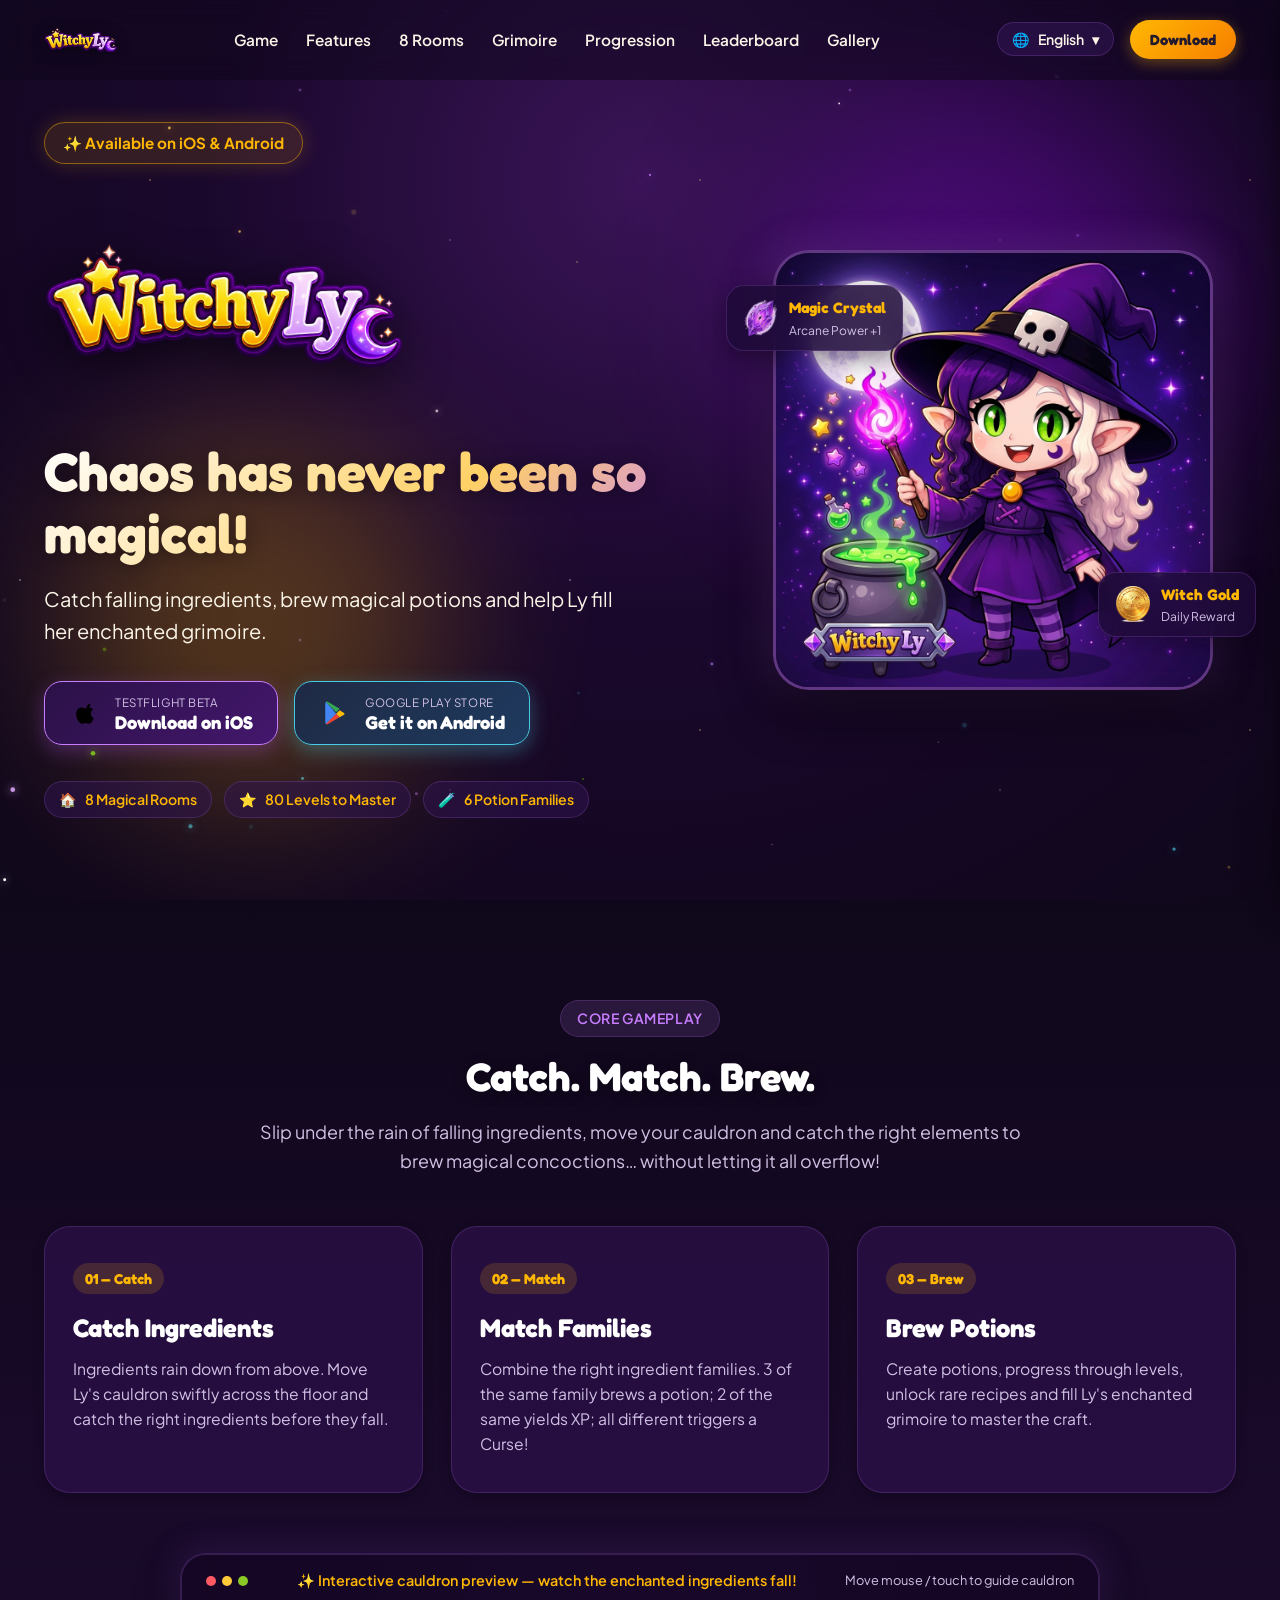
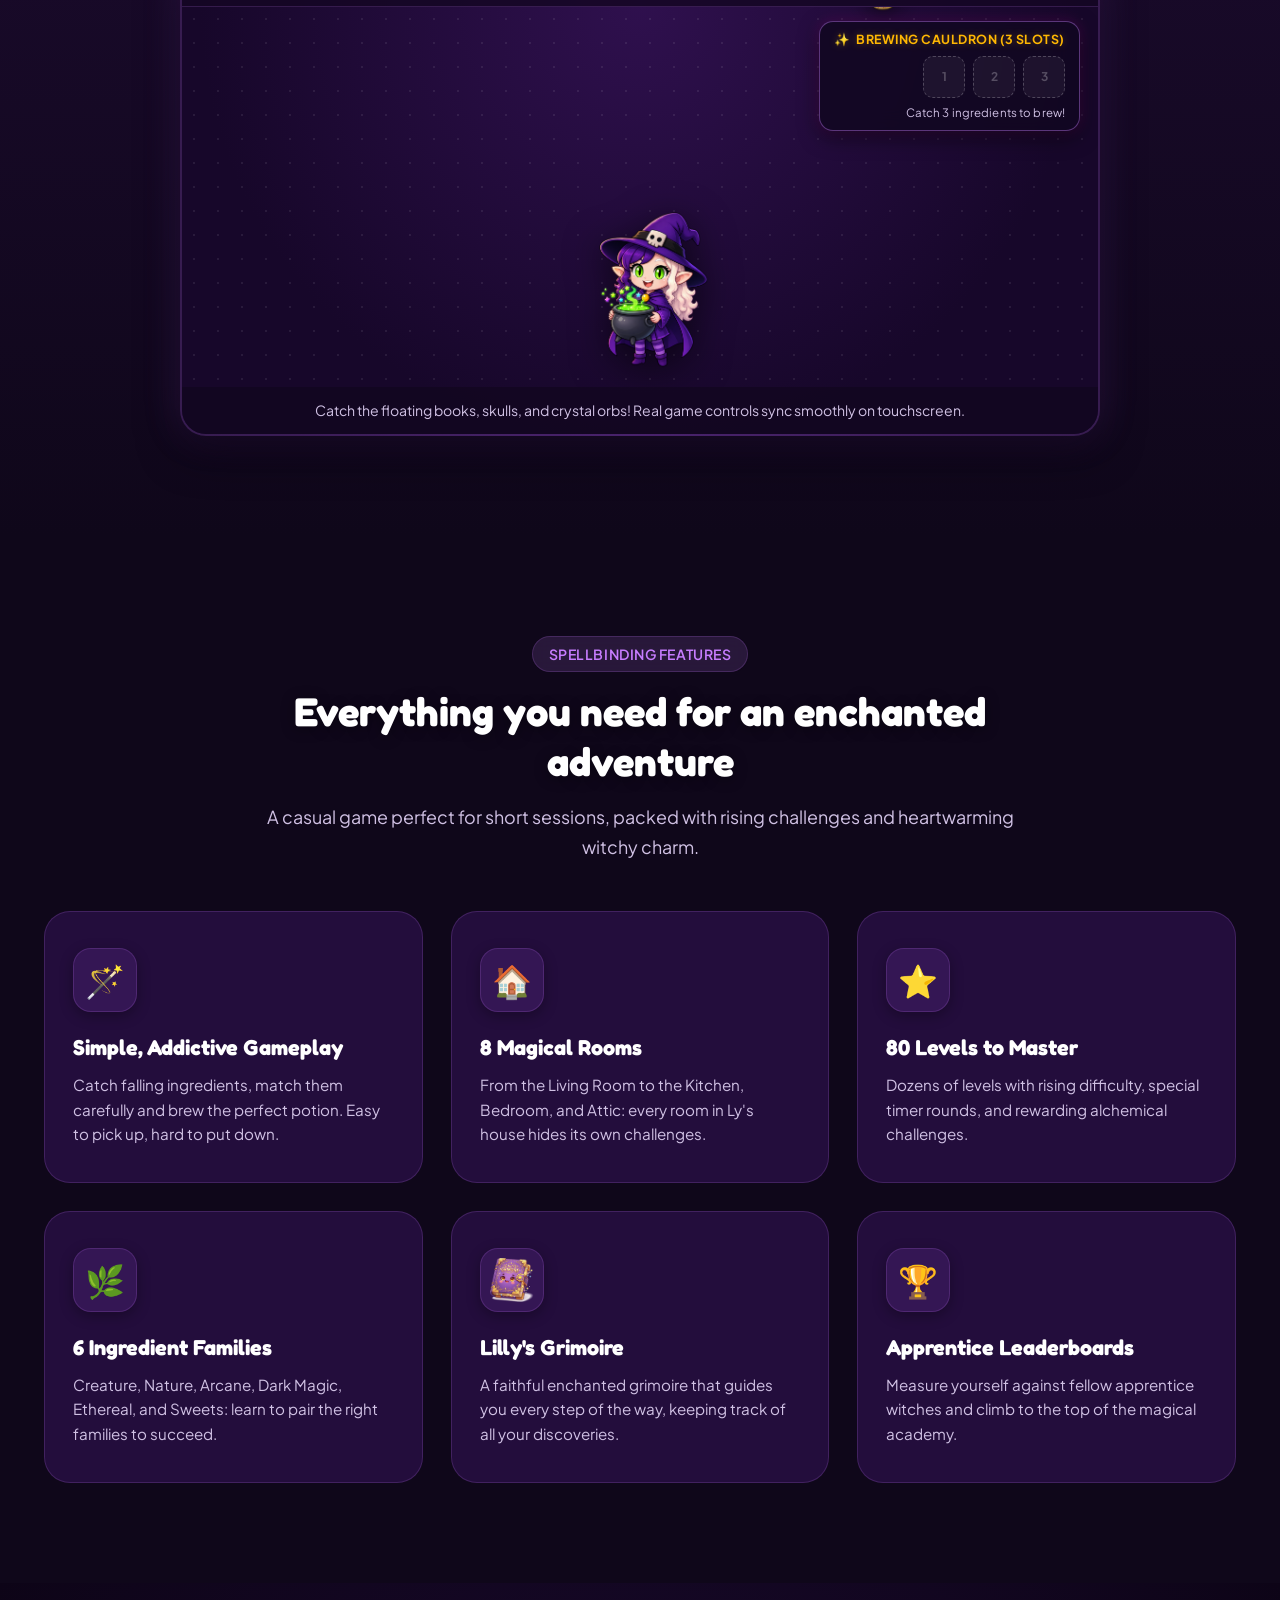
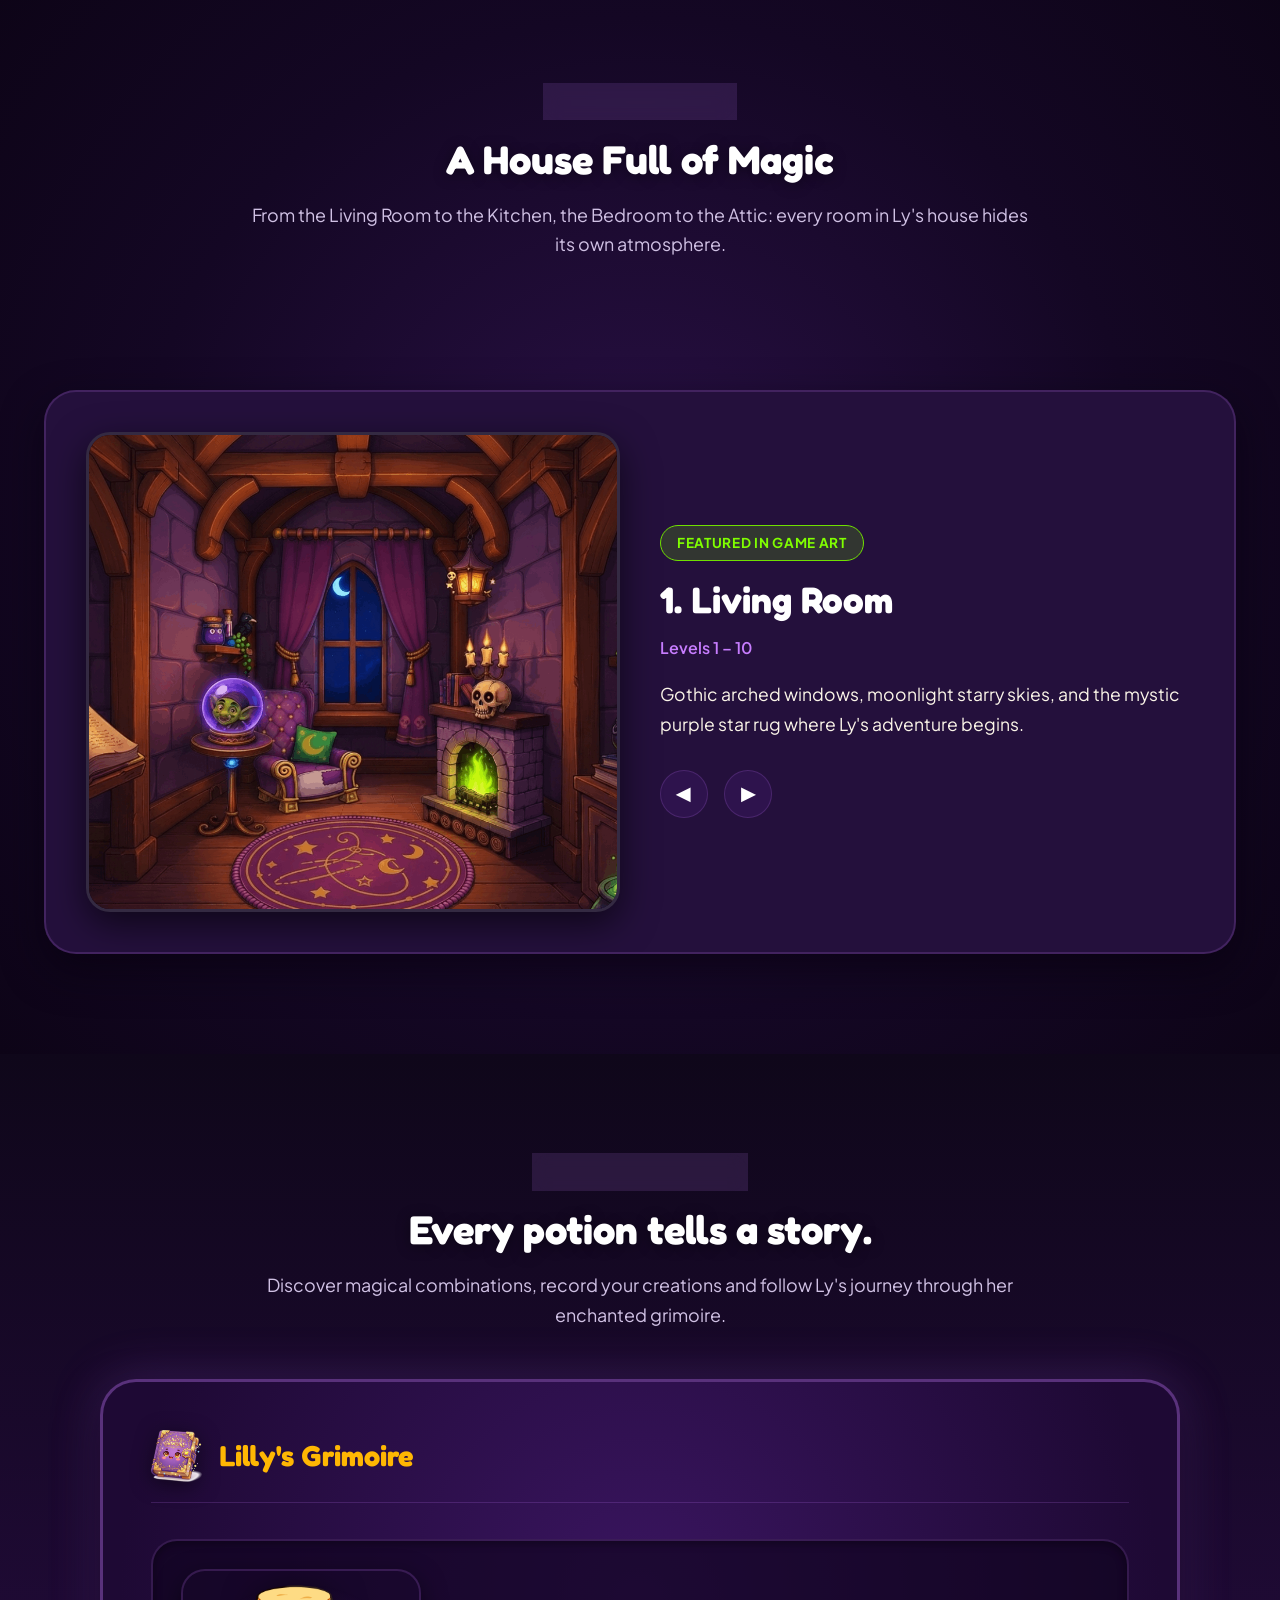
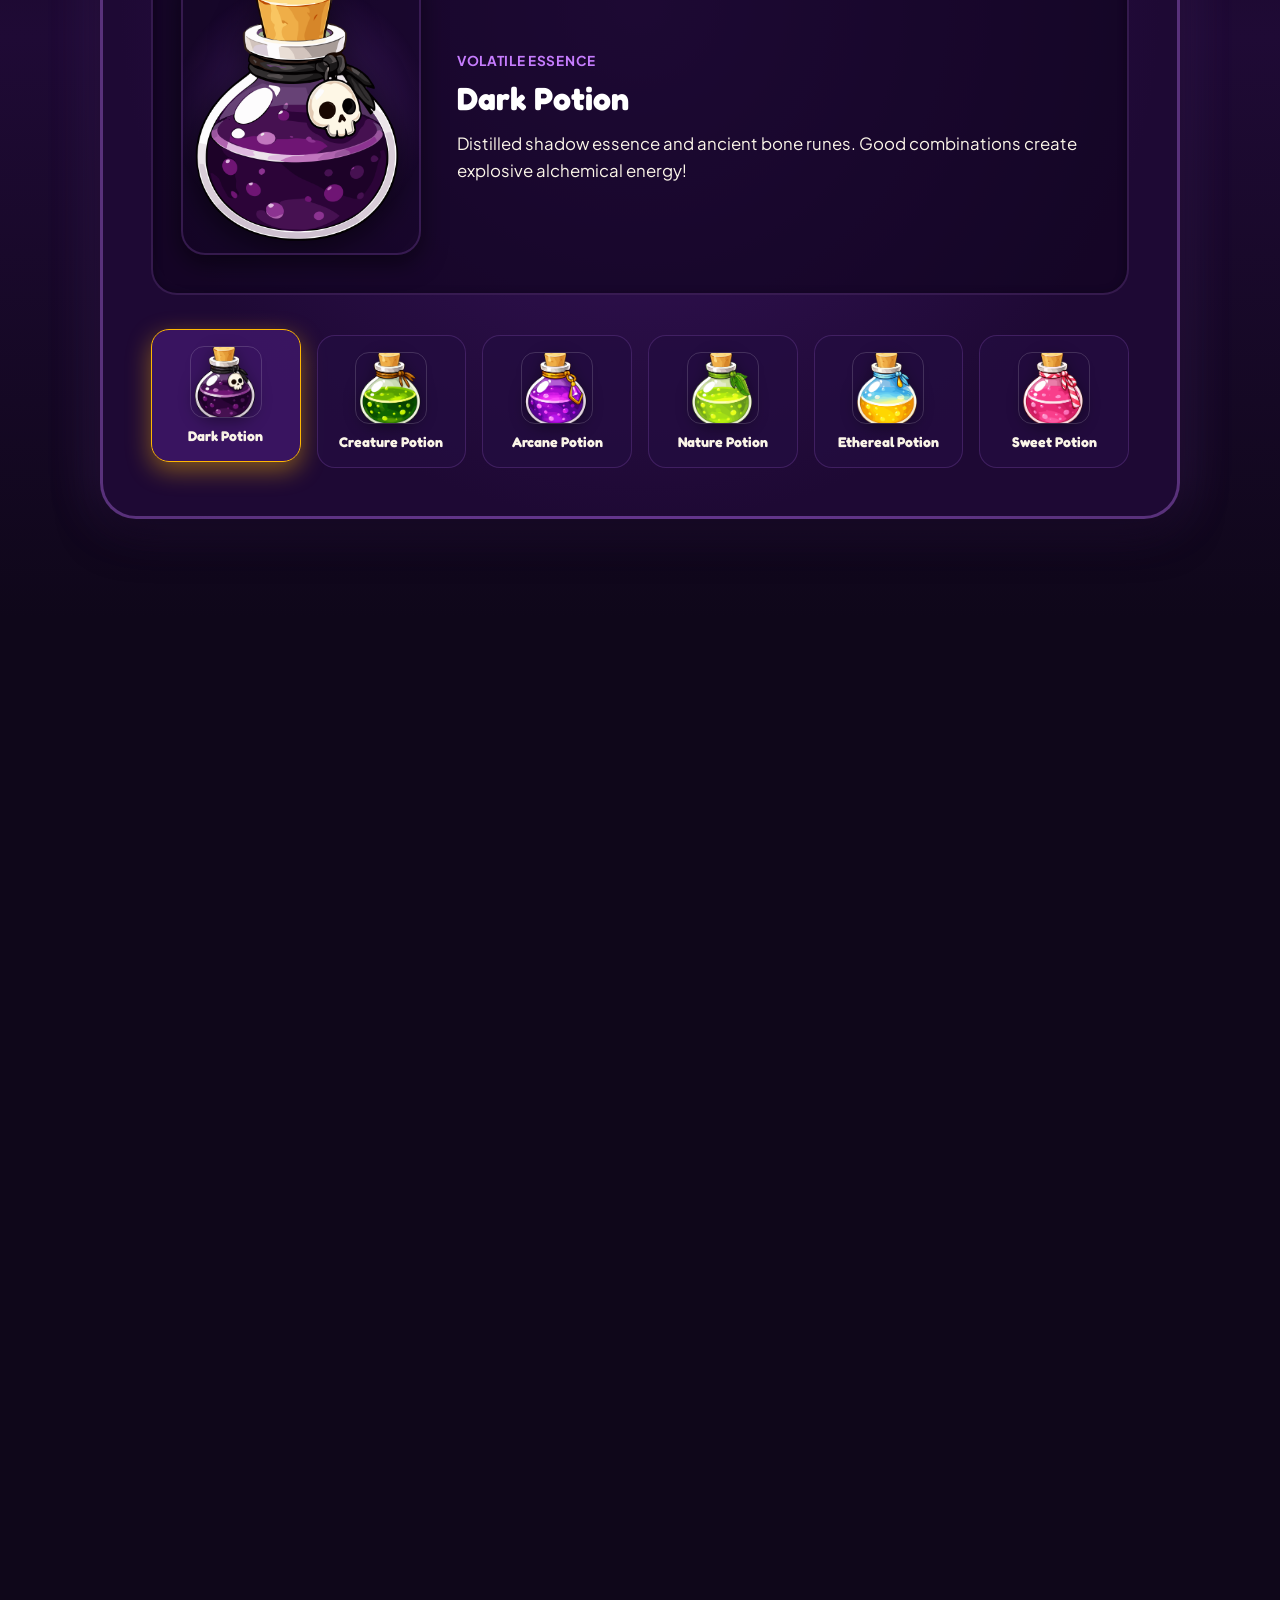
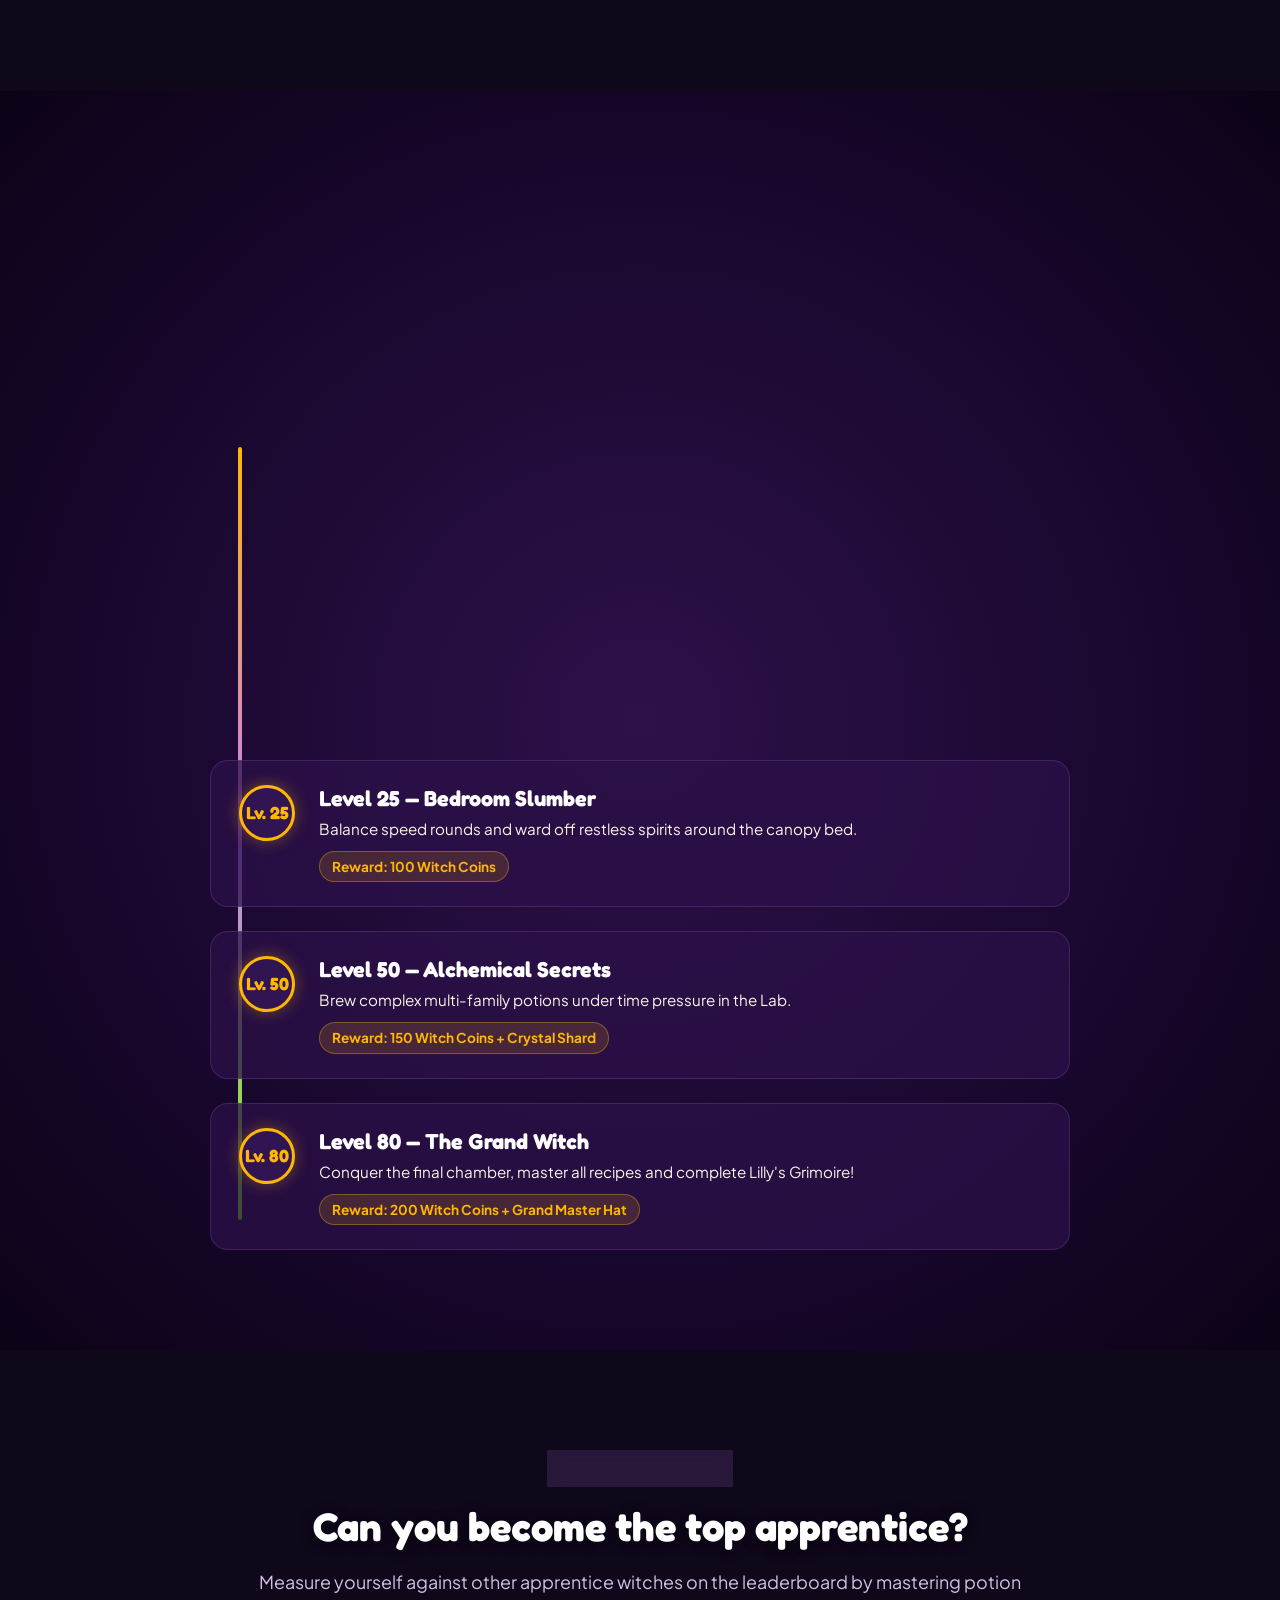
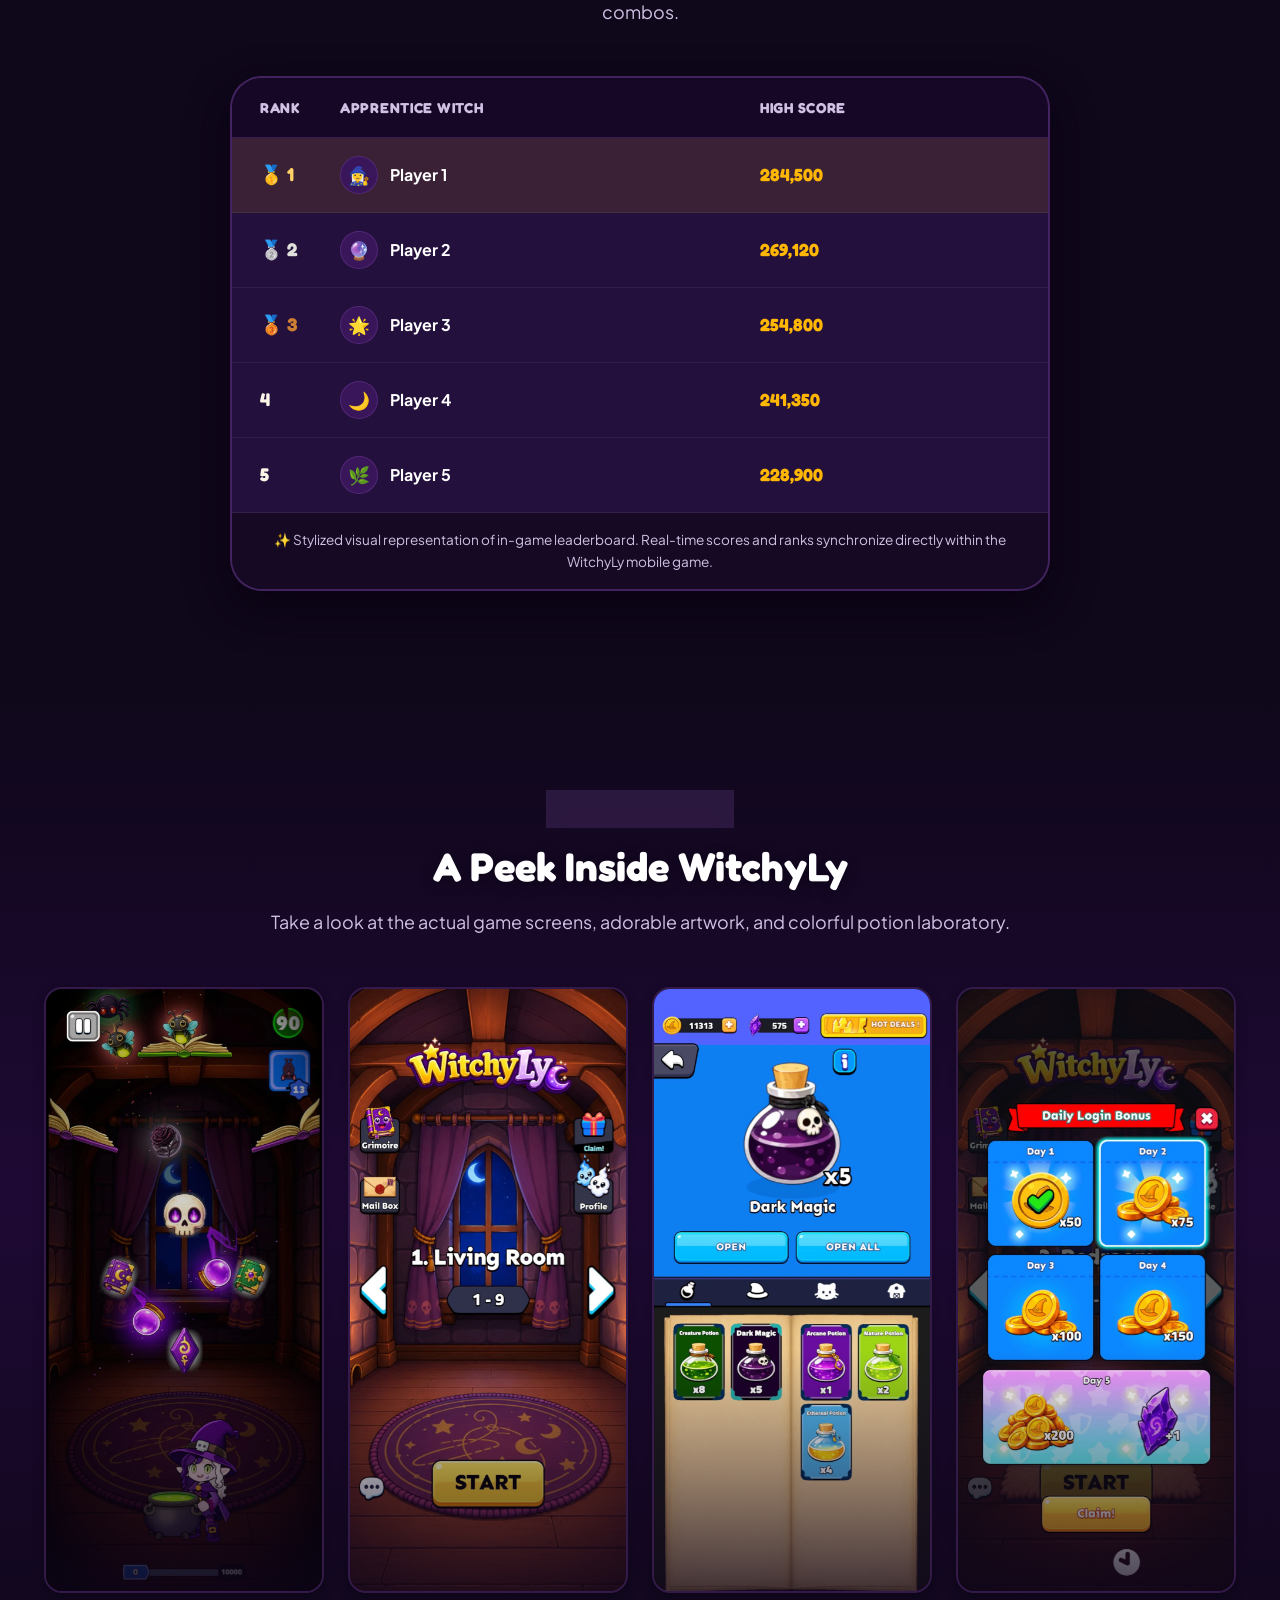
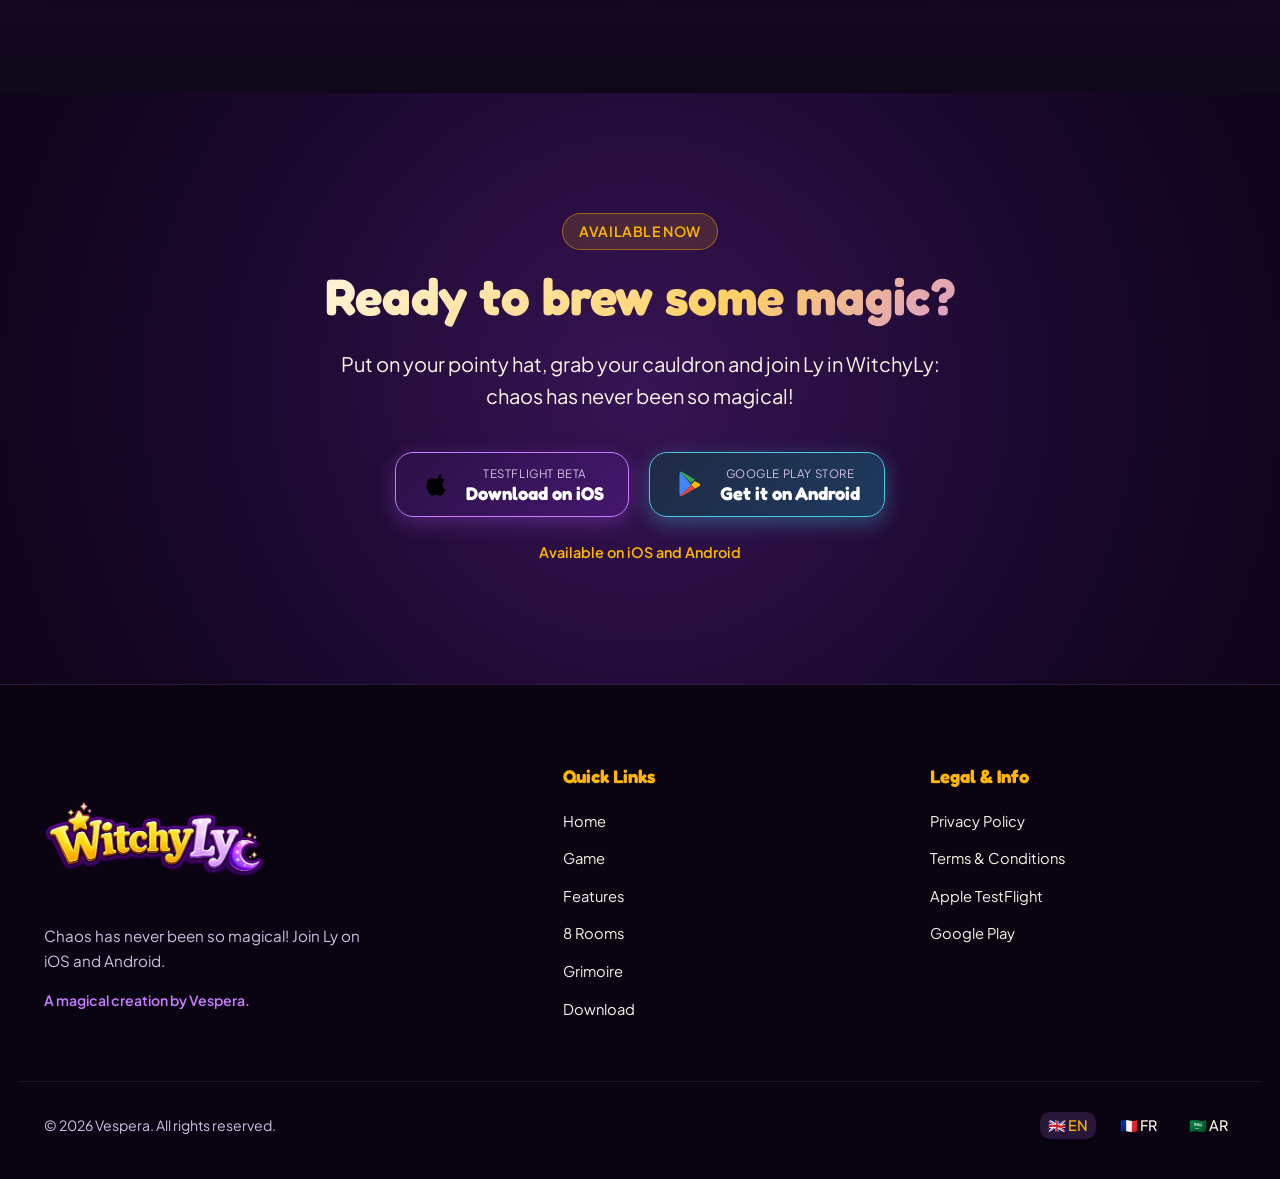
==== commit 61c502ca: "updates in the website" ====
--- a/index.html
+++ b/index.html
@@ -4,7 +4,7 @@
 <head>
   <meta charset="UTF-8">
   <meta name="viewport" content="width=device-width, initial-scale=1.0">
-  <title>WitchyLy — Brew Magic, Catch Ingredients &amp; Master the Grimoire</title>
+  <title>WitchyLy</title>
   <meta name="description"
     content="Enter the magical world of WitchyLy. Catch falling ingredients, brew potions, explore 8 magical rooms and master 80 levels on iOS and Android.">
   <meta name="keywords"
@@ -16,7 +16,7 @@
   <!-- Open Graph / Facebook / Discord / WhatsApp -->
   <meta property="og:type" content="website">
   <meta property="og:url" content="https://witchyly.com/">
-  <meta property="og:title" content="WitchyLy — Brew Magic, Catch Ingredients &amp; Master the Grimoire">
+  <meta property="og:title" content="WitchyLy">
   <meta property="og:description"
     content="Enter the magical world of WitchyLy. Catch falling ingredients, brew potions, explore 8 magical rooms and master 80 levels on iOS and Android.">
   <meta property="og:image" content="https://witchyly.com/assets/screenshots/app_icon_hero.jpg">
@@ -25,7 +25,7 @@
   <!-- Twitter / X Card -->
   <meta name="twitter:card" content="summary_large_image">
   <meta name="twitter:url" content="https://witchyly.com/">
-  <meta name="twitter:title" content="WitchyLy — Brew Magic, Catch Ingredients &amp; Master the Grimoire">
+  <meta name="twitter:title" content="WitchyLy">
   <meta name="twitter:description"
     content="Enter the magical world of WitchyLy. Catch falling ingredients, brew potions, explore 8 magical rooms and master 80 levels on iOS and Android.">
   <meta name="twitter:image" content="https://witchyly.com/assets/screenshots/app_icon_hero.jpg">
@@ -326,9 +326,44 @@
         </div>
 
         <div id="gameplay-interactive-stage" aria-label="Interactive cauldron preview stage">
+          <!-- Stage Corner HUD Tray (3 Slots: Potion / XP / Curse) -->
+          <div class="stage-cauldron-tray" id="stage-cauldron-tray" aria-label="Cauldron collected ingredients">
+            <div class="tray-label">
+              <span class="tray-sparkle">✨</span>
+              <span class="tray-text" data-i18n="gameplay.cauldron_queue">Brewing Cauldron (3 Slots)</span>
+            </div>
+            <div class="tray-slots" id="tray-slots">
+              <div class="tray-slot empty" data-slot-index="0" title="Slot 1">
+                <span class="slot-num">1</span>
+              </div>
+              <div class="tray-slot empty" data-slot-index="1" title="Slot 2">
+                <span class="slot-num">2</span>
+              </div>
+              <div class="tray-slot empty" data-slot-index="2" title="Slot 3">
+                <span class="slot-num">3</span>
+              </div>
+            </div>
+            <div class="tray-status-text" id="tray-status-text" data-i18n="gameplay.cauldron_status_empty">
+              Catch 3 ingredients to brew!
+            </div>
+          </div>
+
+          <!-- Outcome Announcement Banner (Potion / XP / Curse) -->
+          <div class="cauldron-outcome-banner" id="cauldron-outcome-banner" aria-live="polite"></div>
+
           <!-- The cauldron & Ly element -->
           <div id="interactive-cauldron">
-            <img src="assets/characters/ly_cauldron_clean.png" alt="Ly with Cauldron">
+            <!-- Overhead 3-slot floating tray -->
+            <div class="cauldron-floating-queue" id="cauldron-floating-queue" aria-hidden="true">
+              <div class="floating-queue-slots" id="floating-queue-slots">
+                <div class="floating-slot empty" data-slot="0"></div>
+                <div class="floating-slot empty" data-slot="1"></div>
+                <div class="floating-slot empty" data-slot="2"></div>
+              </div>
+            </div>
+            <div class="cauldron-sprite">
+              <img src="assets/characters/ly_cauldron_clean.png" alt="Ly with Cauldron">
+            </div>
           </div>
         </div>
 
@@ -492,18 +527,6 @@
             <img src="assets/grimoire/grimoire_icon.png" alt="Smiling Grimoire Book" class="grimoire-mascot-img">
             <h3 class="grimoire-header-title">Lilly's Grimoire</h3>
           </div>
-          <div style="display: flex; gap: 12px; align-items: center;">
-            <div
-              style="display: flex; align-items: center; gap: 6px; background: rgba(0,0,0,0.4); padding: 4px 12px; border-radius: 9999px;">
-              <img src="assets/icons/coin_witch_hat.png" alt="Coins" width="22" height="22">
-              <span style="color: var(--accent-gold); font-weight: 700; font-size: 0.9rem;">11,313</span>
-            </div>
-            <div
-              style="display: flex; align-items: center; gap: 6px; background: rgba(0,0,0,0.4); padding: 4px 12px; border-radius: 9999px;">
-              <img src="assets/icons/crystal_purple_shard.png" alt="Crystals" width="18" height="22">
-              <span style="color: var(--accent-purple-light); font-weight: 700; font-size: 0.9rem;">575</span>
-            </div>
-          </div>
         </div>
 
         <!-- Selected Potion Showcase Inspector -->
@@ -512,7 +535,6 @@
             <div class="showcase-bottle-frame">
               <img src="assets/potions/potion_dark_magic_hires.jpg" alt="Dark Magic Potion" id="showcase-potion-img">
             </div>
-            <div class="showcase-potion-qty" id="showcase-potion-count">x5</div>
           </div>
 
           <div class="showcase-potion-meta">
@@ -531,42 +553,36 @@
           <div class="grimoire-potion-card active" tabindex="0" role="button" aria-label="Inspect Dark Magic Potion">
             <img src="assets/potions/potion_dark_magic_hires.jpg" alt="Dark Magic" class="potion-card-thumb">
             <div class="potion-card-label" data-i18n="grimoire.p1_name">Dark Magic</div>
-            <div class="potion-card-qty">x5</div>
           </div>
 
           <!-- Card 2: Creature -->
           <div class="grimoire-potion-card" tabindex="0" role="button" aria-label="Inspect Creature Potion">
             <img src="assets/potions/potion_creature_hires.jpg" alt="Creature Potion" class="potion-card-thumb">
             <div class="potion-card-label" data-i18n="grimoire.p2_name">Creature Potion</div>
-            <div class="potion-card-qty">x8</div>
           </div>
 
           <!-- Card 3: Arcane -->
           <div class="grimoire-potion-card" tabindex="0" role="button" aria-label="Inspect Arcane Potion">
             <img src="assets/potions/potion_arcane_hires.jpg" alt="Arcane Potion" class="potion-card-thumb">
             <div class="potion-card-label" data-i18n="grimoire.p3_name">Arcane Potion</div>
-            <div class="potion-card-qty">x1</div>
           </div>
 
           <!-- Card 4: Nature -->
           <div class="grimoire-potion-card" tabindex="0" role="button" aria-label="Inspect Nature Potion">
             <img src="assets/potions/potion_nature_hires.jpg" alt="Nature Potion" class="potion-card-thumb">
             <div class="potion-card-label" data-i18n="grimoire.p4_name">Nature Potion</div>
-            <div class="potion-card-qty">x2</div>
           </div>
 
           <!-- Card 5: Ethereal -->
           <div class="grimoire-potion-card" tabindex="0" role="button" aria-label="Inspect Ethereal Potion">
             <img src="assets/potions/potion_ethereal_hires.jpg" alt="Ethereal Potion" class="potion-card-thumb">
             <div class="potion-card-label" data-i18n="grimoire.p5_name">Ethereal Potion</div>
-            <div class="potion-card-qty">x4</div>
           </div>
 
           <!-- Card 6: Sweets -->
           <div class="grimoire-potion-card" tabindex="0" role="button" aria-label="Inspect Sweets Potion">
             <img src="assets/potions/potion_sweets_hires.jpg" alt="Sweets Potion" class="potion-card-thumb">
             <div class="potion-card-label" data-i18n="grimoire.p6_name">Sweets Potion</div>
-            <div class="potion-card-qty">x6</div>
           </div>
         </div>
       </div>
@@ -582,7 +598,7 @@
         <div class="section-badge" data-i18n="ingredients.tag">Alchemical Families</div>
         <h2 class="section-title" data-i18n="ingredients.headline">6 Families to Combine</h2>
         <p class="section-subtitle" data-i18n="ingredients.subtitle">
-          Learn to pair the right families to brew successful potions and climb the leaderboard.
+          Catch 3 of the same family for a potion, 2 of the same for XP, or 3 different families and it's a Curse!
         </p>
       </div>
 
@@ -591,67 +607,71 @@
         <div class="ingredient-family-card reveal-on-scroll delay-1">
           <div class="family-badge-header">
             <div class="family-icon">
-              <img src="assets/ingredients/sprites/green_frog.png" alt="Creature" class="family-header-sprite">
+              <img src="assets/ingredients/sprites/green_frog.png" alt="Creature Family" class="family-header-sprite">
             </div>
             <span class="family-badge-tag">Family 01</span>
           </div>
-          <h3 class="family-title" data-i18n="ingredients.fam1_title">Creature</h3>
+          <h3 class="family-title" data-i18n="ingredients.fam1_title">Creature Family</h3>
+          <div class="family-potion-badge" data-i18n="ingredients.fam1_potion">Brews: Creature Potion</div>
           <p class="family-desc" data-i18n="ingredients.fam1_desc">
-            Fireflies, spiders, familiars, and cute spirit buddies.
+            Living creatures, Unpredictable movement, Chaos and agility
           </p>
           <div class="family-sprites-row">
-            <img src="assets/ingredients/sprites/green_frog.png" alt="Green Frog" class="family-sprite-thumb"
-              title="Green Frog">
-            <img src="assets/ingredients/sprites/firefly.png" alt="Firefly" class="family-sprite-thumb" title="Firefly">
+            <img src="assets/ingredients/sprites/green_frog.png" alt="Frog" class="family-sprite-thumb" title="Frog">
             <img src="assets/ingredients/sprites/spider.png" alt="Spider" class="family-sprite-thumb" title="Spider">
             <img src="assets/ingredients/sprites/scarab_beetle.png" alt="Scarab" class="family-sprite-thumb"
-              title="Scarab Beetle">
-          </div>
-        </div>
-
-        <!-- Family 2: Nature -->
+              title="Scarab">
+            <img src="assets/ingredients/sprites/scorpion.png" alt="Scorpion" class="family-sprite-thumb"
+              title="Scorpion">
+          </div>
+        </div>
+
+        <!-- Family 2: Arcane -->
         <div class="ingredient-family-card reveal-on-scroll delay-2">
           <div class="family-badge-header">
             <div class="family-icon">
-              <img src="assets/ingredients/sprites/black_rose.png" alt="Nature" class="family-header-sprite">
+              <img src="assets/ingredients/sprites/crystal_diamond.png" alt="Arcane Family"
+                class="family-header-sprite">
             </div>
             <span class="family-badge-tag">Family 02</span>
           </div>
-          <h3 class="family-title" data-i18n="ingredients.fam2_title">Nature</h3>
+          <h3 class="family-title" data-i18n="ingredients.fam2_title">Arcane Family</h3>
+          <div class="family-potion-badge" data-i18n="ingredients.fam2_potion">Brews: Arcane Potion</div>
           <p class="family-desc" data-i18n="ingredients.fam2_desc">
-            Dark roses, sacred leaves, enchanted seeds, and wild roots.
+            Magical artifacts, Precious objects, Arcane energy
           </p>
           <div class="family-sprites-row">
-            <img src="assets/ingredients/sprites/black_rose.png" alt="Black Rose" class="family-sprite-thumb"
-              title="Black Rose">
-            <img src="assets/ingredients/sprites/mushroom.png" alt="Mushroom" class="family-sprite-thumb"
-              title="Mushroom">
-            <img src="assets/ingredients/sprites/thorny_nut.png" alt="Thorny Nut" class="family-sprite-thumb"
-              title="Thorny Nut">
-          </div>
-        </div>
-
-        <!-- Family 3: Arcane -->
+            <img src="assets/ingredients/sprites/crystal_diamond.png" alt="Purple Crystal" class="family-sprite-thumb"
+              title="Purple Crystal">
+            <img src="assets/ingredients/sprites/ruby_gem.png" alt="Ruby" class="family-sprite-thumb" title="Ruby">
+            <img src="assets/ingredients/sprites/rune_g.png" alt="Rune" class="family-sprite-thumb" title="Rune">
+            <img src="assets/ingredients/sprites/crystal_ball.png" alt="Magic Orb" class="family-sprite-thumb"
+              title="Magic Orb">
+          </div>
+        </div>
+
+        <!-- Family 3: Nature -->
         <div class="ingredient-family-card reveal-on-scroll delay-3">
           <div class="family-badge-header">
             <div class="family-icon">
-              <img src="assets/ingredients/sprites/crystal_diamond.png" alt="Arcane" class="family-header-sprite">
+              <img src="assets/ingredients/sprites/mushroom.png" alt="Nature Family" class="family-header-sprite">
             </div>
             <span class="family-badge-tag">Family 03</span>
           </div>
-          <h3 class="family-title" data-i18n="ingredients.fam3_title">Arcane</h3>
+          <h3 class="family-title" data-i18n="ingredients.fam3_title">Nature Family</h3>
+          <div class="family-potion-badge" data-i18n="ingredients.fam3_potion">Brews: Nature Potion</div>
           <p class="family-desc" data-i18n="ingredients.fam3_desc">
-            Glowing crystal orbs, purple spellbooks, and mystic gems.
+            Organic ingredients, Living world, Natural magic
           </p>
           <div class="family-sprites-row">
-            <img src="assets/ingredients/sprites/crystal_diamond.png" alt="Diamond Crystal" class="family-sprite-thumb"
-              title="Diamond Crystal">
-            <img src="assets/ingredients/sprites/crystal_ball.png" alt="Crystal Ball" class="family-sprite-thumb"
-              title="Crystal Ball">
-            <img src="assets/ingredients/sprites/rune_g.png" alt="Ancient Rune" class="family-sprite-thumb"
-              title="Ancient Rune">
-            <img src="assets/ingredients/sprites/ruby_gem.png" alt="Ruby Gem" class="family-sprite-thumb"
-              title="Ruby Gem">
+            <img src="assets/ingredients/sprites/mushroom.png" alt="Mushroom" class="family-sprite-thumb"
+              title="Mushroom">
+            <img src="assets/ingredients/sprites/dragon_egg.png" alt="Dragon Egg" class="family-sprite-thumb"
+              title="Dragon Egg">
+            <img src="assets/ingredients/sprites/thorny_nut.png" alt="Thorny Plant" class="family-sprite-thumb"
+              title="Thorny Plant">
+            <img src="assets/ingredients/sprites/rainbow_shell.png" alt="Snail Shell" class="family-sprite-thumb"
+              title="Snail Shell">
           </div>
         </div>
 
@@ -659,20 +679,22 @@
         <div class="ingredient-family-card reveal-on-scroll delay-1">
           <div class="family-badge-header">
             <div class="family-icon">
-              <img src="assets/ingredients/sprites/skull.png" alt="Dark Magic" class="family-header-sprite">
+              <img src="assets/ingredients/sprites/skull.png" alt="Dark Magic Family" class="family-header-sprite">
             </div>
             <span class="family-badge-tag">Family 04</span>
           </div>
-          <h3 class="family-title" data-i18n="ingredients.fam4_title">Dark Magic</h3>
+          <h3 class="family-title" data-i18n="ingredients.fam4_title">Dark Magic Family</h3>
+          <div class="family-potion-badge" data-i18n="ingredients.fam4_potion">Brews: Dark Potion</div>
           <p class="family-desc" data-i18n="ingredients.fam4_desc">
-            Skull totems, purple spirit flame, and twilight essence.
+            Curses, Forbidden magic, Dark alchemy
           </p>
           <div class="family-sprites-row">
             <img src="assets/ingredients/sprites/skull.png" alt="Skull" class="family-sprite-thumb" title="Skull">
-            <img src="assets/ingredients/sprites/scorpion.png" alt="Scorpion" class="family-sprite-thumb"
-              title="Scorpion">
-            <img src="assets/ingredients/sprites/eyeball.png" alt="Mystic Eye" class="family-sprite-thumb"
-              title="Mystic Eye">
+            <img src="assets/ingredients/sprites/eyeball.png" alt="Eyeball" class="family-sprite-thumb" title="Eyeball">
+            <img src="assets/ingredients/sprites/black_rose.png" alt="Black Rose" class="family-sprite-thumb"
+              title="Black Rose">
+            <img src="assets/ingredients/sprites/feather.png" alt="Raven Feather" class="family-sprite-thumb"
+              title="Raven Feather">
           </div>
         </div>
 
@@ -680,23 +702,23 @@
         <div class="ingredient-family-card reveal-on-scroll delay-2">
           <div class="family-badge-header">
             <div class="family-icon">
-              <img src="assets/ingredients/sprites/feather.png" alt="Ethereal" class="family-header-sprite">
+              <img src="assets/ingredients/sprites/firefly.png" alt="Ethereal Family" class="family-header-sprite">
             </div>
             <span class="family-badge-tag">Family 05</span>
           </div>
-          <h3 class="family-title" data-i18n="ingredients.fam5_title">Ethereal</h3>
+          <h3 class="family-title" data-i18n="ingredients.fam5_title">Ethereal Family</h3>
+          <div class="family-potion-badge" data-i18n="ingredients.fam5_potion">Brews: Ethereal Potion</div>
           <p class="family-desc" data-i18n="ingredients.fam5_desc">
-            Celestial feathers, moon tears, and floating starlight.
+            Spirits, Magical energy, Floating elements
           </p>
           <div class="family-sprites-row">
-            <img src="assets/ingredients/sprites/feather.png" alt="Feather" class="family-sprite-thumb"
-              title="Celestial Feather">
-            <img src="assets/ingredients/sprites/soul_flame.png" alt="Soul Flame" class="family-sprite-thumb"
-              title="Soul Flame">
-            <img src="assets/ingredients/sprites/rainbow_shell.png" alt="Rainbow Shell" class="family-sprite-thumb"
-              title="Rainbow Shell">
-            <img src="assets/ingredients/sprites/fire_flame.png" alt="Fire Flame" class="family-sprite-thumb"
-              title="Fire Flame">
+            <img src="assets/ingredients/sprites/firefly.png" alt="Firefly" class="family-sprite-thumb" title="Firefly">
+            <img src="assets/ingredients/sprites/spell_scroll.png" alt="Scroll" class="family-sprite-thumb"
+              title="Scroll">
+            <img src="assets/ingredients/sprites/soul_flame.png" alt="Blue Flame" class="family-sprite-thumb"
+              title="Blue Flame">
+            <img src="assets/ingredients/sprites/fire_flame.png" alt="Orange Flame" class="family-sprite-thumb"
+              title="Orange Flame">
           </div>
         </div>
 
@@ -704,21 +726,20 @@
         <div class="ingredient-family-card reveal-on-scroll delay-3">
           <div class="family-badge-header">
             <div class="family-icon">
-              <img src="assets/ingredients/sprites/candy.png" alt="Sweets" class="family-header-sprite">
+              <img src="assets/ingredients/sprites/candy.png" alt="Sweets Family" class="family-header-sprite">
             </div>
             <span class="family-badge-tag">Family 06</span>
           </div>
-          <h3 class="family-title" data-i18n="ingredients.fam6_title">Sweets</h3>
+          <h3 class="family-title" data-i18n="ingredients.fam6_title">Sweets Family</h3>
+          <div class="family-potion-badge" data-i18n="ingredients.fam6_potion">Brews: Sweet Potion</div>
           <p class="family-desc" data-i18n="ingredients.fam6_desc">
-            Star sugar, candied drops, and enchanted berry nectar.
+            Treats, Mischievous magic, Weird witch snacks
           </p>
           <div class="family-sprites-row">
             <img src="assets/ingredients/sprites/candy.png" alt="Candy" class="family-sprite-thumb" title="Candy">
             <img src="assets/ingredients/sprites/cupcake.png" alt="Cupcake" class="family-sprite-thumb" title="Cupcake">
-            <img src="assets/ingredients/sprites/slime_cookie.png" alt="Slime Cookie" class="family-sprite-thumb"
-              title="Slime Cookie">
-            <img src="assets/ingredients/sprites/dragon_egg.png" alt="Dragon Egg" class="family-sprite-thumb"
-              title="Dragon Egg">
+            <img src="assets/ingredients/sprites/slime_cookie.png" alt="Moldy Cookie" class="family-sprite-thumb"
+              title="Moldy Cookie">
           </div>
         </div>
       </div>
--- a/css/style.css
+++ b/css/style.css
@@ -841,23 +841,263 @@
   flex-direction: column;
   align-items: center;
   pointer-events: none;
-  transition: transform 0.08s ease-out;
   filter: drop-shadow(0 8px 18px rgba(0, 0, 0, 0.6));
-}
-
-#interactive-cauldron img {
+  z-index: 6;
+}
+
+.cauldron-sprite {
   width: 100%;
   height: auto;
-}
-
-#interactive-cauldron.splash-effect {
-  animation: cauldron-shake 0.35s ease-in-out;
-}
-
-@keyframes cauldron-shake {
-  0%, 100% { transform: scale(1); }
-  30% { transform: scale(1.15) translateY(-6px); }
-  60% { transform: scale(0.95); }
+  display: flex;
+  justify-content: center;
+  transform-origin: bottom center;
+}
+
+.cauldron-sprite img {
+  width: 100%;
+  height: auto;
+  display: block;
+  transform-origin: bottom center;
+}
+
+#interactive-cauldron.splash-effect .cauldron-sprite img {
+  animation: cauldron-catch-bounce 0.35s cubic-bezier(0.175, 0.885, 0.32, 1.275);
+}
+
+@keyframes cauldron-catch-bounce {
+  0% { transform: scale(1); }
+  35% { transform: scale(1.12, 0.9) translateY(-4px); }
+  65% { transform: scale(0.96, 1.04); }
+  100% { transform: scale(1); }
+}
+
+/* Overhead 3-max FIFO Floating Tray on Cauldron */
+.cauldron-floating-queue {
+  position: absolute;
+  top: -44px;
+  left: 50%;
+  transform: translateX(-50%) scale(0.85);
+  display: flex;
+  align-items: center;
+  justify-content: center;
+  padding: 4px 8px;
+  background: rgba(18, 8, 32, 0.9);
+  border: 1.5px solid rgba(199, 125, 255, 0.5);
+  border-radius: 9999px;
+  box-shadow: 0 4px 16px rgba(0, 0, 0, 0.6), 0 0 12px rgba(181, 23, 158, 0.35);
+  backdrop-filter: blur(8px);
+  opacity: 0;
+  transition: opacity 0.3s ease, transform 0.3s cubic-bezier(0.175, 0.885, 0.32, 1.275);
+  pointer-events: none;
+  z-index: 10;
+  white-space: nowrap;
+}
+
+.cauldron-floating-queue.has-items {
+  opacity: 1;
+  transform: translateX(-50%) scale(1);
+}
+
+.floating-queue-slots {
+  display: flex;
+  gap: 6px;
+  align-items: center;
+}
+
+.floating-slot {
+  width: 28px;
+  height: 28px;
+  border-radius: 50%;
+  display: flex;
+  align-items: center;
+  justify-content: center;
+  background: rgba(255, 255, 255, 0.06);
+  border: 1px dashed rgba(199, 125, 255, 0.3);
+  transition: all 0.25s ease;
+  overflow: hidden;
+  position: relative;
+}
+
+.floating-slot.filled {
+  background: radial-gradient(circle, rgba(199, 125, 255, 0.4) 0%, rgba(38, 12, 60, 0.85) 100%);
+  border: 1.5px solid var(--accent-purple-light);
+  box-shadow: 0 0 8px rgba(199, 125, 255, 0.6);
+}
+
+.floating-slot.just-added {
+  animation: slot-pop-bounce 0.35s cubic-bezier(0.175, 0.885, 0.32, 1.275);
+}
+
+.floating-slot img {
+  width: 80%;
+  height: 80%;
+  object-fit: contain;
+  filter: drop-shadow(0 2px 4px rgba(0, 0, 0, 0.6));
+}
+
+/* Stage Corner HUD Tray (3 max FIFO) */
+.stage-cauldron-tray {
+  position: absolute;
+  top: 14px;
+  right: 18px;
+  display: flex;
+  flex-direction: column;
+  align-items: flex-end;
+  gap: 6px;
+  background: rgba(18, 7, 34, 0.88);
+  border: 1.5px solid rgba(199, 125, 255, 0.4);
+  border-radius: 14px;
+  padding: 8px 14px;
+  backdrop-filter: blur(10px);
+  box-shadow: 0 6px 20px rgba(0, 0, 0, 0.55), 0 0 14px rgba(181, 23, 158, 0.28);
+  z-index: 10;
+  pointer-events: none;
+}
+
+.tray-label {
+  display: flex;
+  align-items: center;
+  gap: 6px;
+  font-size: 0.78rem;
+  font-weight: 700;
+  color: var(--accent-gold);
+  text-transform: uppercase;
+  letter-spacing: 0.04em;
+  text-shadow: 0 0 8px rgba(255, 215, 0, 0.3);
+}
+
+.tray-slots {
+  display: flex;
+  gap: 8px;
+  align-items: center;
+}
+
+.tray-slot {
+  width: 42px;
+  height: 42px;
+  border-radius: 10px;
+  display: flex;
+  align-items: center;
+  justify-content: center;
+  background: rgba(255, 255, 255, 0.05);
+  border: 1.5px dashed rgba(255, 255, 255, 0.22);
+  transition: all 0.25s cubic-bezier(0.175, 0.885, 0.32, 1.275);
+  overflow: hidden;
+  position: relative;
+}
+
+.tray-slot .slot-num {
+  font-size: 0.75rem;
+  color: rgba(255, 255, 255, 0.25);
+  font-weight: 700;
+}
+
+.tray-slot.filled {
+  background: radial-gradient(circle, rgba(199, 125, 255, 0.35) 0%, rgba(32, 10, 52, 0.9) 100%);
+  border: 1.5px solid var(--accent-purple-light);
+  box-shadow: 0 0 10px rgba(199, 125, 255, 0.5);
+}
+
+.tray-slot.just-added {
+  animation: slot-pop-bounce 0.35s cubic-bezier(0.175, 0.885, 0.32, 1.275);
+}
+
+.tray-slot img {
+  width: 78%;
+  height: 78%;
+  object-fit: contain;
+  filter: drop-shadow(0 2px 6px rgba(0, 0, 0, 0.55));
+}
+
+.tray-status-text {
+  font-size: 0.72rem;
+  color: var(--text-muted);
+  text-align: right;
+  letter-spacing: 0.01em;
+}
+
+@keyframes slot-pop-bounce {
+  0% { transform: scale(0.2); opacity: 0; }
+  60% { transform: scale(1.22); opacity: 1; }
+  100% { transform: scale(1); opacity: 1; }
+}
+
+/* Outcome Announcement Banner (Potion / XP / Curse) */
+.cauldron-outcome-banner {
+  position: absolute;
+  top: 50%;
+  left: 50%;
+  transform: translate(-50%, -50%) scale(0.7);
+  display: flex;
+  align-items: center;
+  gap: 10px;
+  padding: 14px 28px;
+  border-radius: 16px;
+  font-size: 1.3rem;
+  font-weight: 800;
+  letter-spacing: 0.02em;
+  white-space: nowrap;
+  opacity: 0;
+  pointer-events: none;
+  z-index: 20;
+  background: rgba(18, 8, 32, 0.92);
+  border: 2px solid rgba(255, 255, 255, 0.25);
+  box-shadow: 0 8px 28px rgba(0, 0, 0, 0.55);
+  transition: opacity 0.25s ease, transform 0.25s cubic-bezier(0.175, 0.885, 0.32, 1.275);
+}
+
+.cauldron-outcome-banner.show {
+  opacity: 1;
+  transform: translate(-50%, -50%) scale(1);
+}
+
+.cauldron-outcome-banner .outcome-icon {
+  font-size: 1.6rem;
+  line-height: 1;
+}
+
+.cauldron-outcome-banner.outcome-potion {
+  color: var(--accent-purple-light);
+  border-color: var(--accent-purple-light);
+  box-shadow: 0 8px 28px rgba(0, 0, 0, 0.55), 0 0 22px rgba(199, 125, 255, 0.5);
+}
+
+.cauldron-outcome-banner.outcome-xp {
+  color: var(--accent-gold);
+  border-color: var(--accent-gold);
+  box-shadow: 0 8px 28px rgba(0, 0, 0, 0.55), 0 0 22px rgba(255, 215, 0, 0.5);
+}
+
+.cauldron-outcome-banner.outcome-curse {
+  color: #FF4D6D;
+  border-color: #FF4D6D;
+  box-shadow: 0 8px 28px rgba(0, 0, 0, 0.55), 0 0 22px rgba(255, 77, 109, 0.5);
+}
+
+/* Floating mini sprite catch effect */
+.cauldron-catch-popup {
+  position: absolute;
+  top: 10px;
+  left: 50%;
+  width: 32px;
+  height: 32px;
+  pointer-events: none;
+  transform: translate(-50%, 0);
+  animation: catch-float-up 0.55s ease-out forwards;
+  z-index: 5;
+}
+
+.cauldron-catch-popup img {
+  width: 100%;
+  height: 100%;
+  object-fit: contain;
+  filter: drop-shadow(0 0 8px #ffd166);
+}
+
+@keyframes catch-float-up {
+  0% { transform: translate(-50%, 0) scale(0.6); opacity: 1; }
+  50% { transform: translate(-50%, -30px) scale(1.15); opacity: 1; }
+  100% { transform: translate(-50%, -55px) scale(0.8); opacity: 0; }
 }
 
 .cauldron-spark {
@@ -1177,7 +1417,7 @@
   border-radius: var(--radius-lg);
   padding: 28px;
   display: grid;
-  grid-template-columns: 220px 1fr;
+  grid-template-columns: 240px 1fr;
   align-items: center;
   gap: 36px;
   margin-bottom: 40px;
@@ -1193,8 +1433,8 @@
 }
 
 .showcase-bottle-frame {
-  width: 170px;
-  height: 170px;
+  width: 100%;
+  aspect-ratio: 178 / 212;
   border-radius: 24px;
   background: radial-gradient(circle, rgba(157, 78, 221, 0.35) 0%, transparent 70%);
   display: flex;
@@ -1209,17 +1449,10 @@
 #showcase-potion-img {
   width: 100%;
   height: 100%;
-  object-fit: cover;
+  object-fit: contain;
   border-radius: 22px;
   filter: drop-shadow(0 6px 16px rgba(0, 0, 0, 0.6));
   animation: float-gentle 3.5s ease-in-out infinite alternate;
-}
-
-.showcase-potion-qty {
-  font-family: var(--font-heading);
-  font-size: 1.2rem;
-  font-weight: 800;
-  color: var(--accent-gold);
 }
 
 .showcase-potion-meta {
@@ -1295,13 +1528,6 @@
   font-weight: 700;
   color: var(--text-cream);
   line-height: 1.2;
-}
-
-.potion-card-qty {
-  font-size: 0.8rem;
-  color: var(--accent-gold);
-  font-weight: 700;
-  margin-top: 4px;
 }
 
 /* ==========================================================================
--- a/css/responsive.css
+++ b/css/responsive.css
@@ -395,3 +395,11 @@
 body.rtl-mode .room-nav-arrow.next-arrow {
   transform: scaleX(-1);
 }
+
+html[dir="rtl"] .stage-cauldron-tray,
+body.rtl-mode .stage-cauldron-tray {
+  right: auto;
+  left: 18px;
+  align-items: flex-start;
+}
+
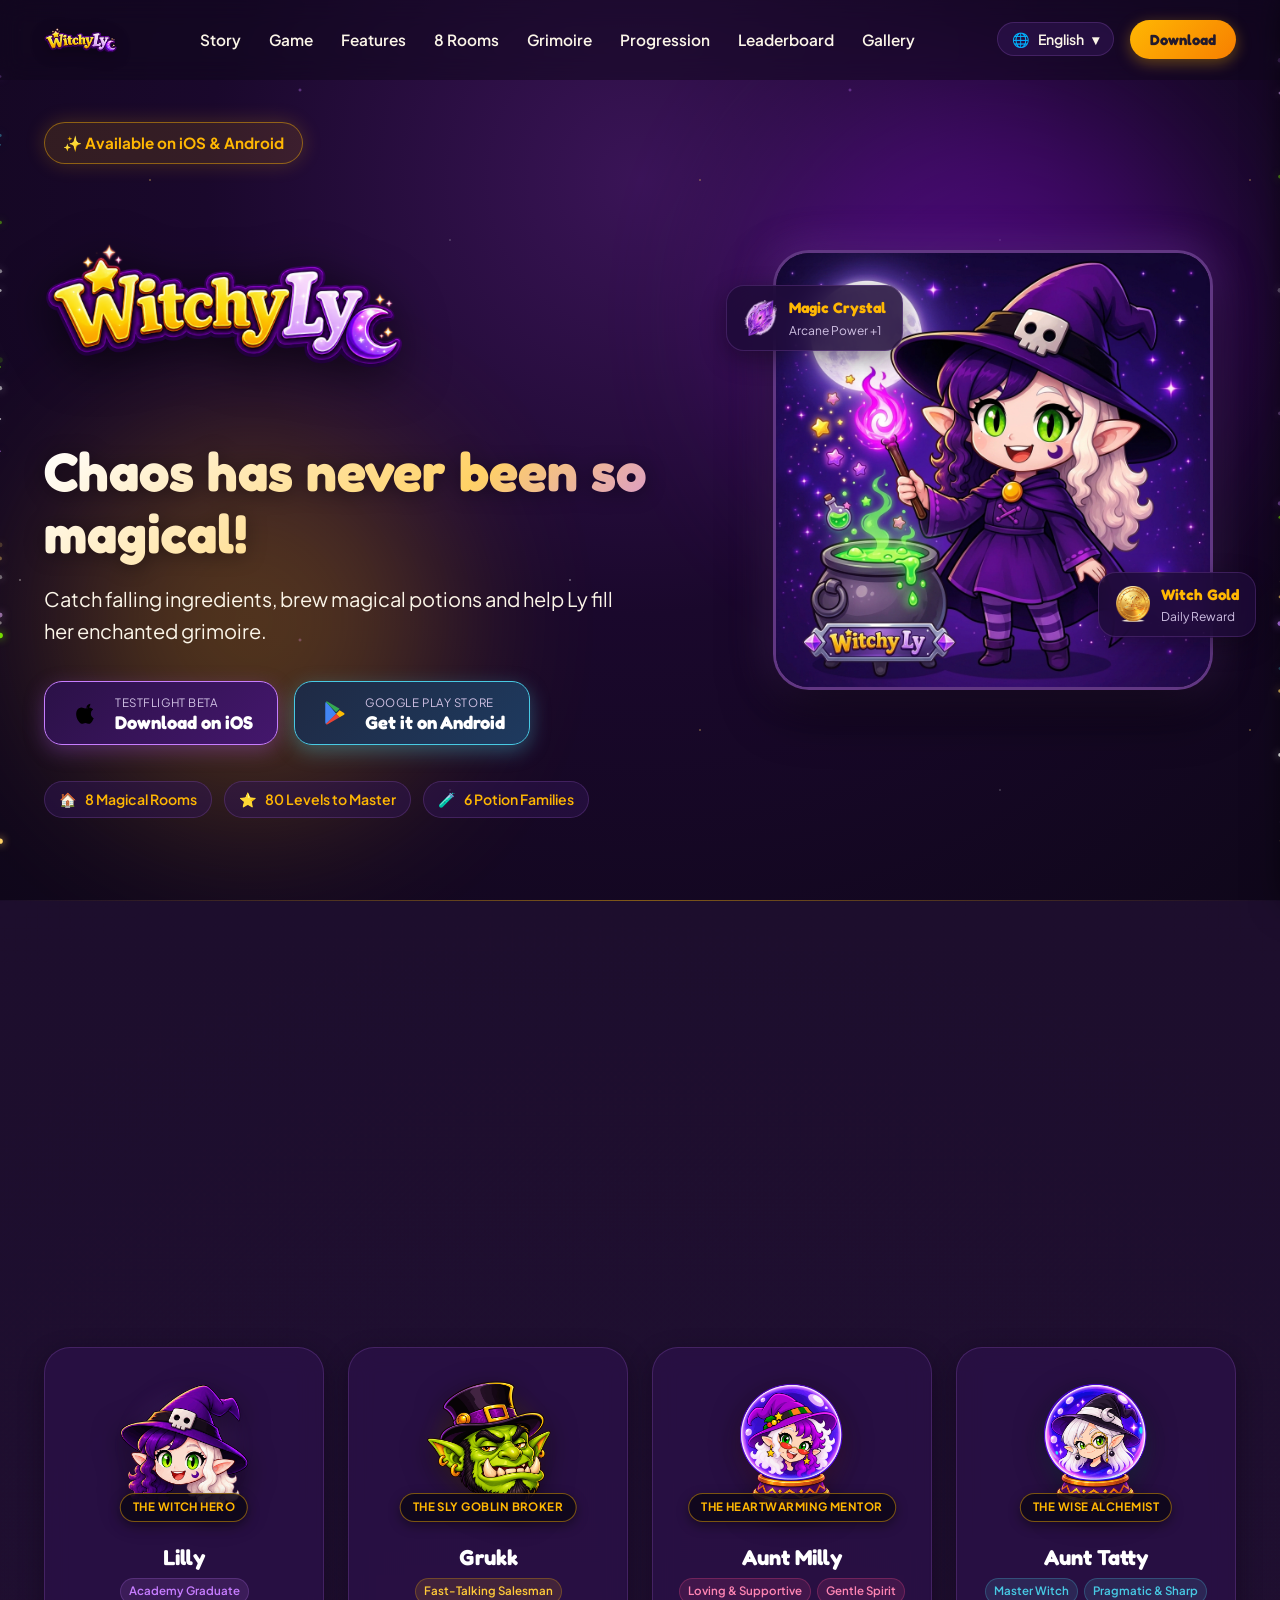
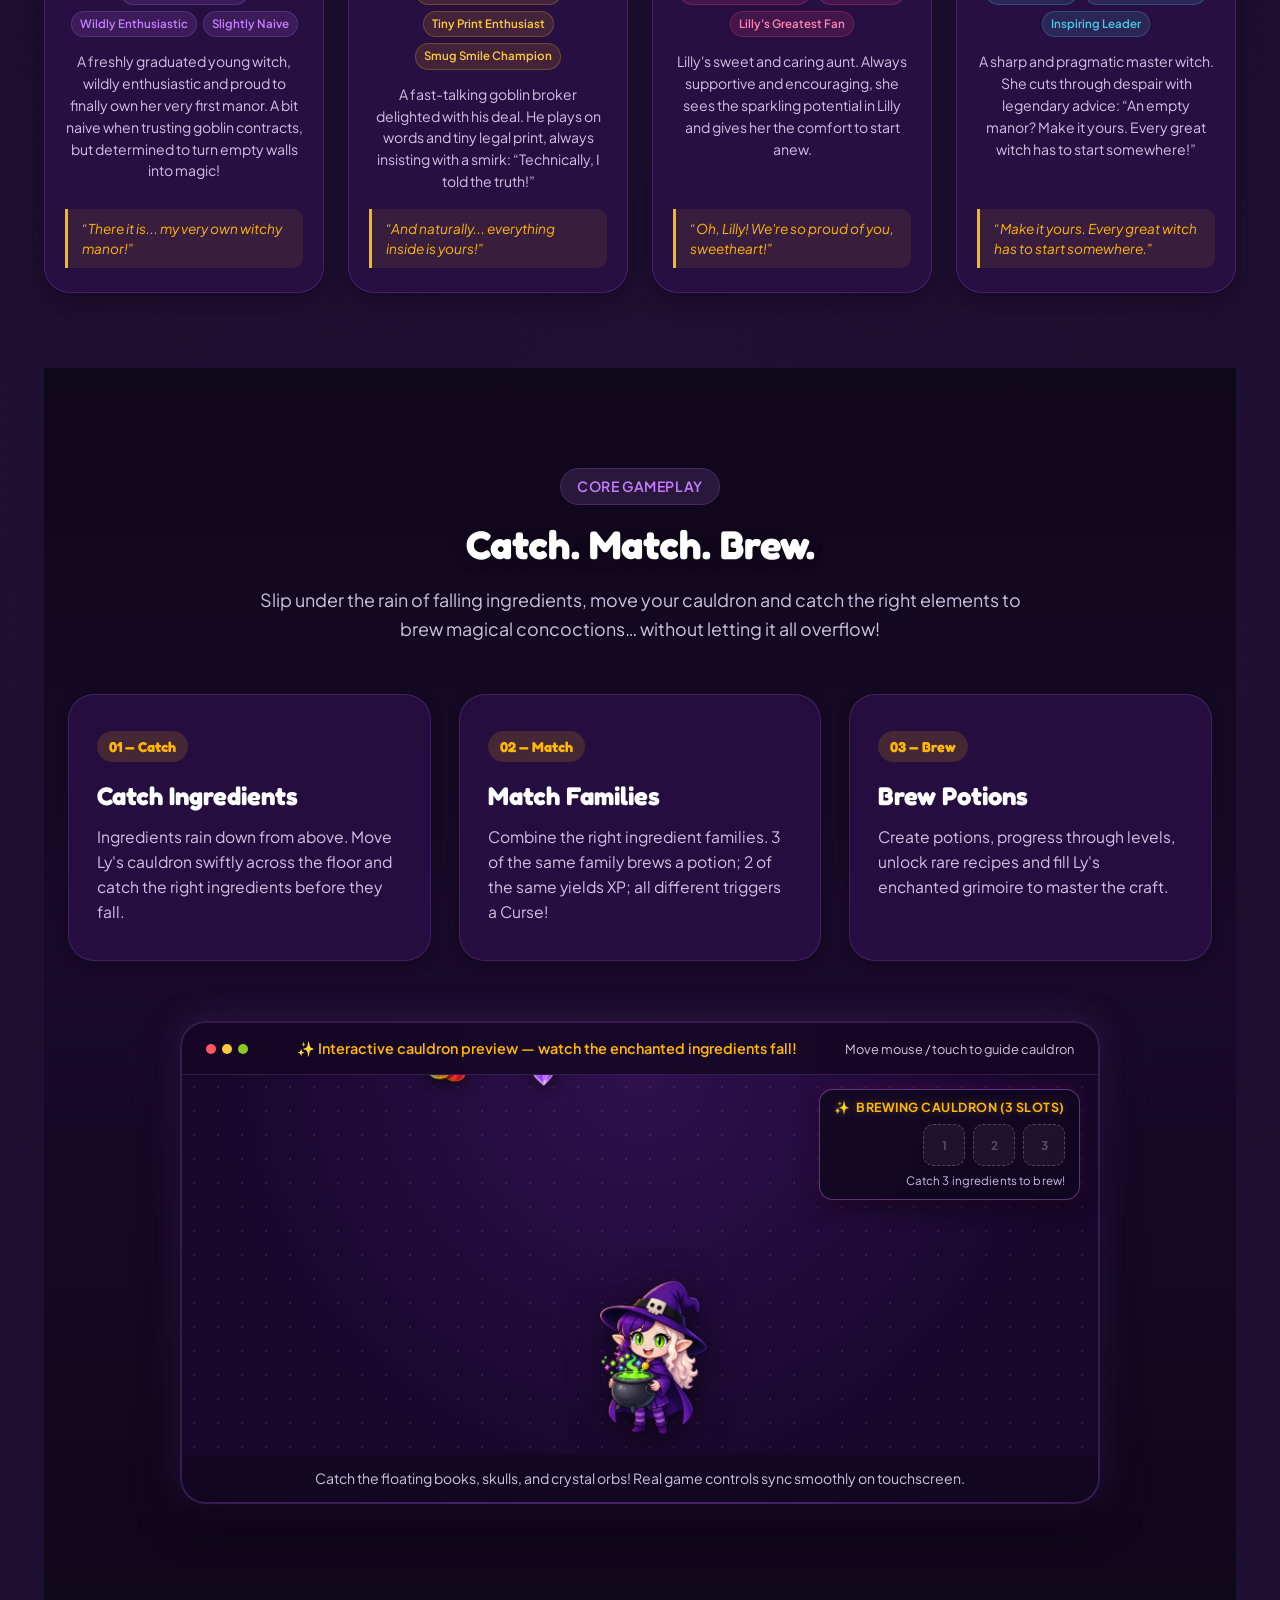
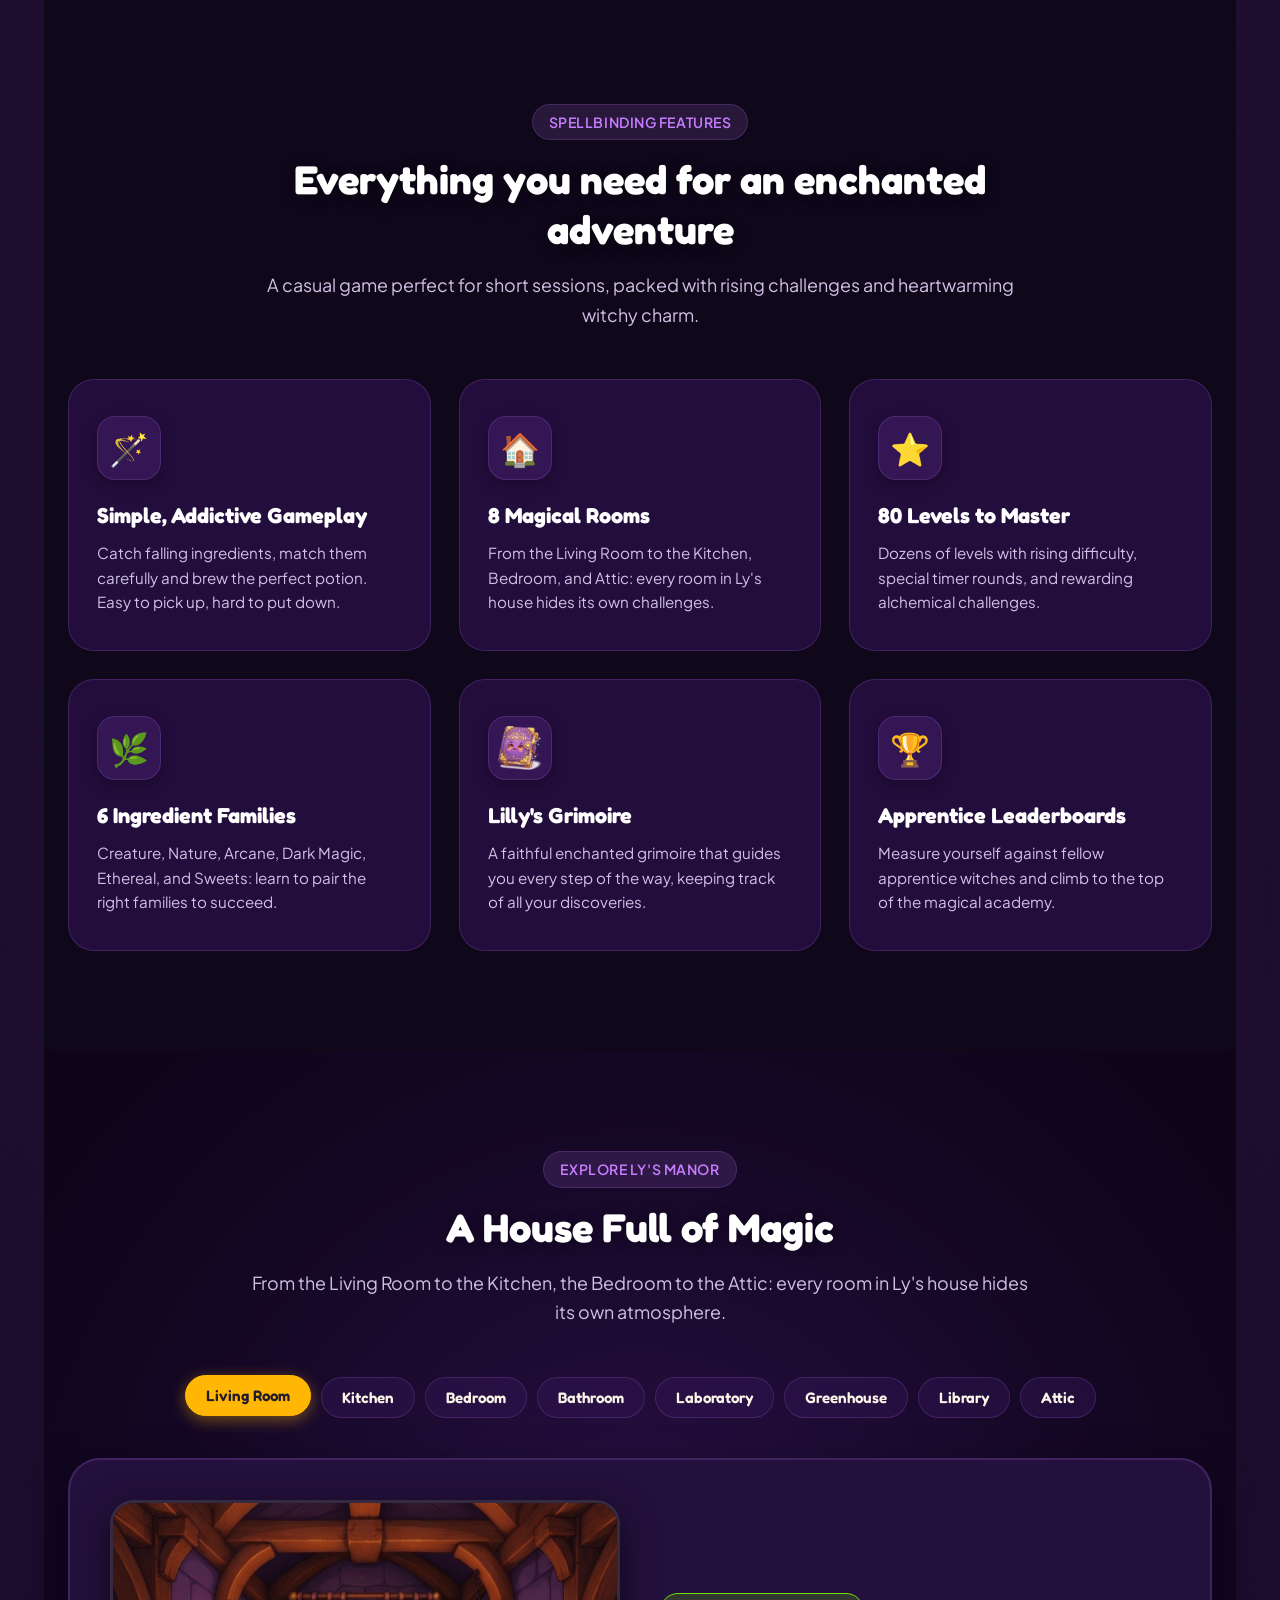
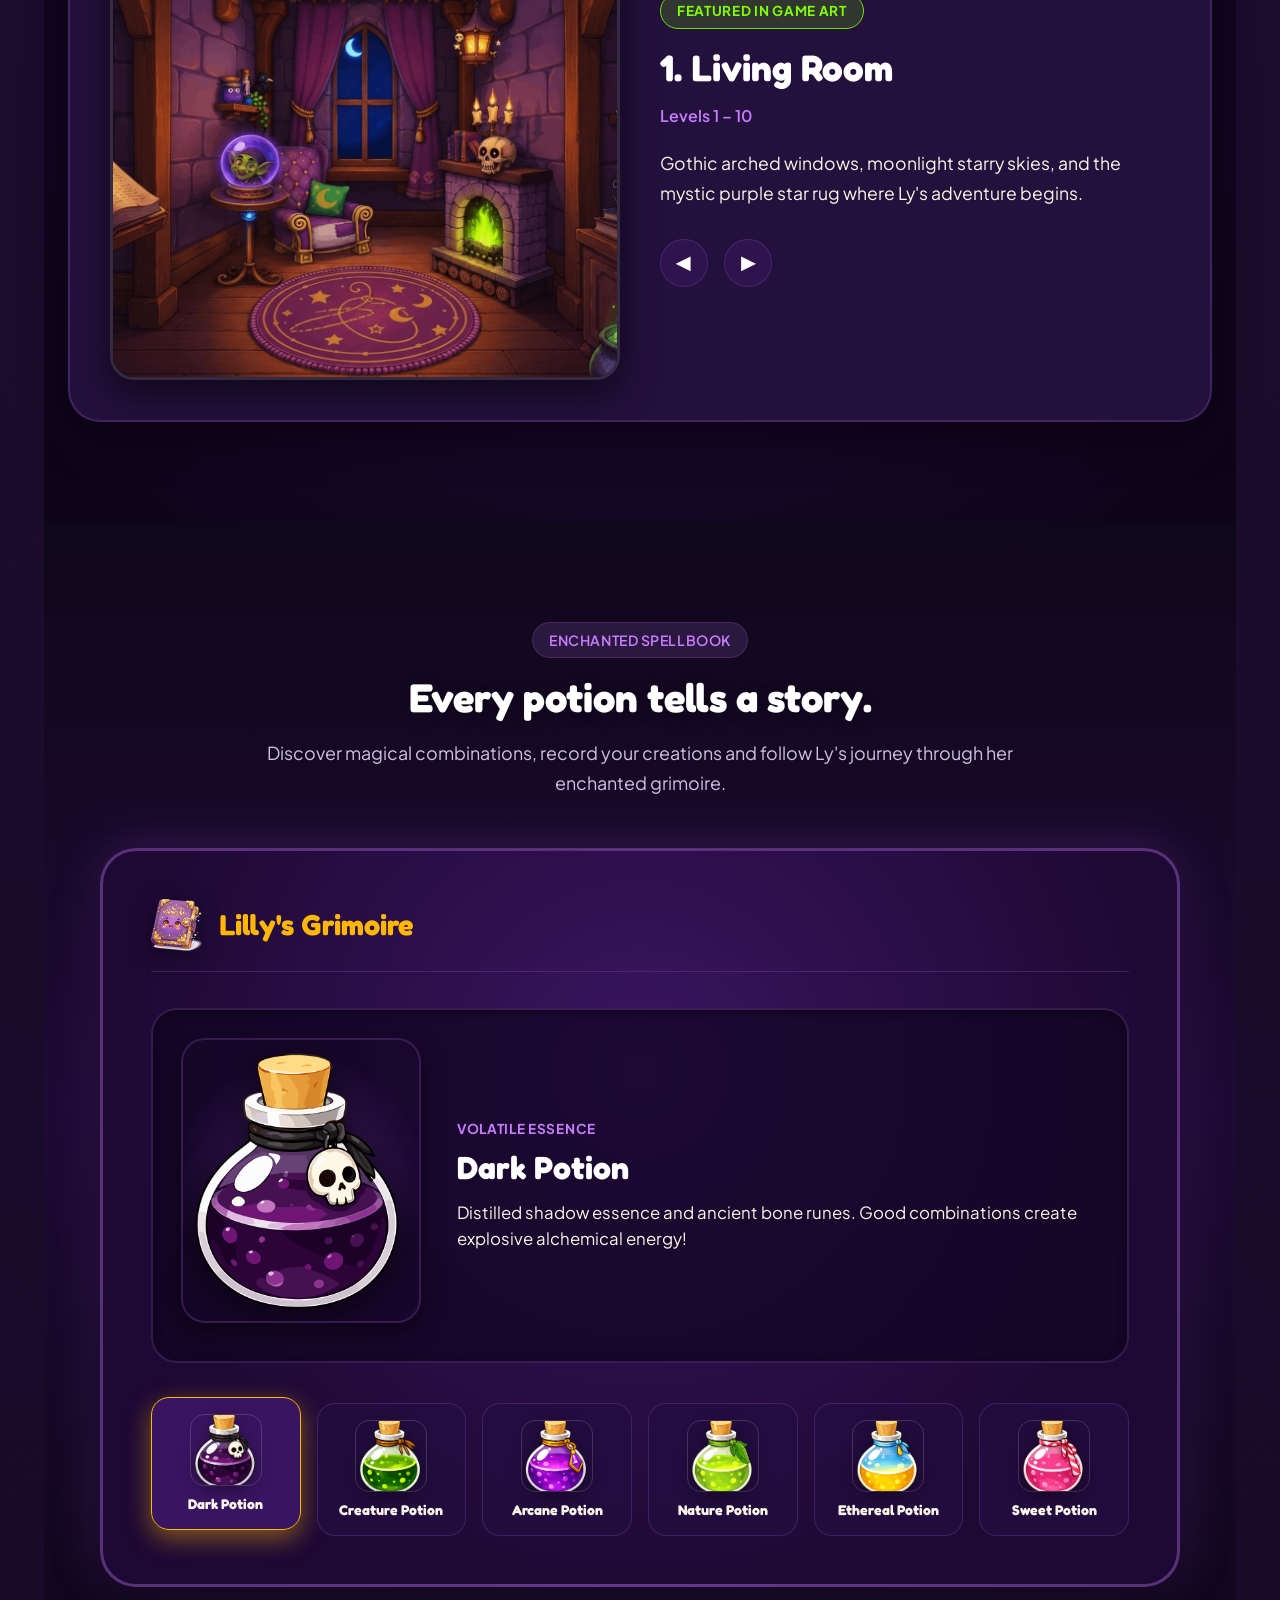
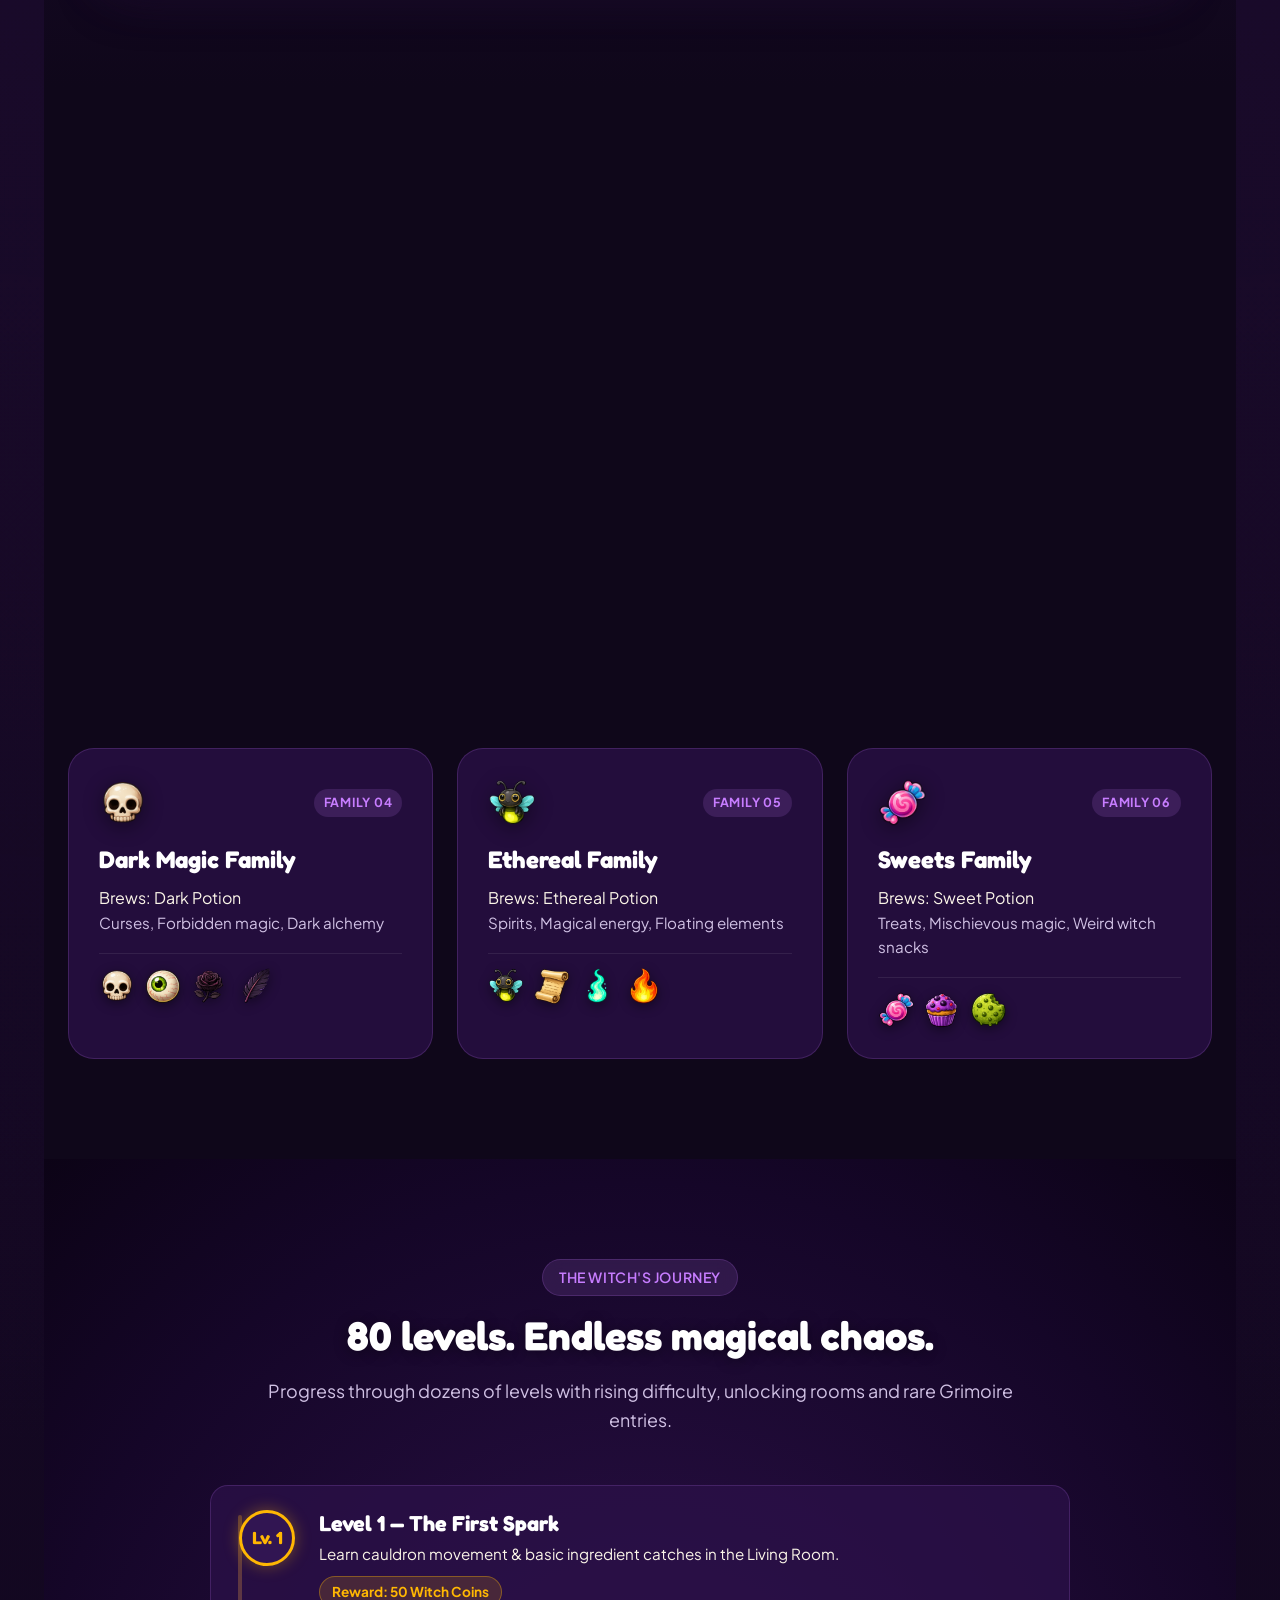
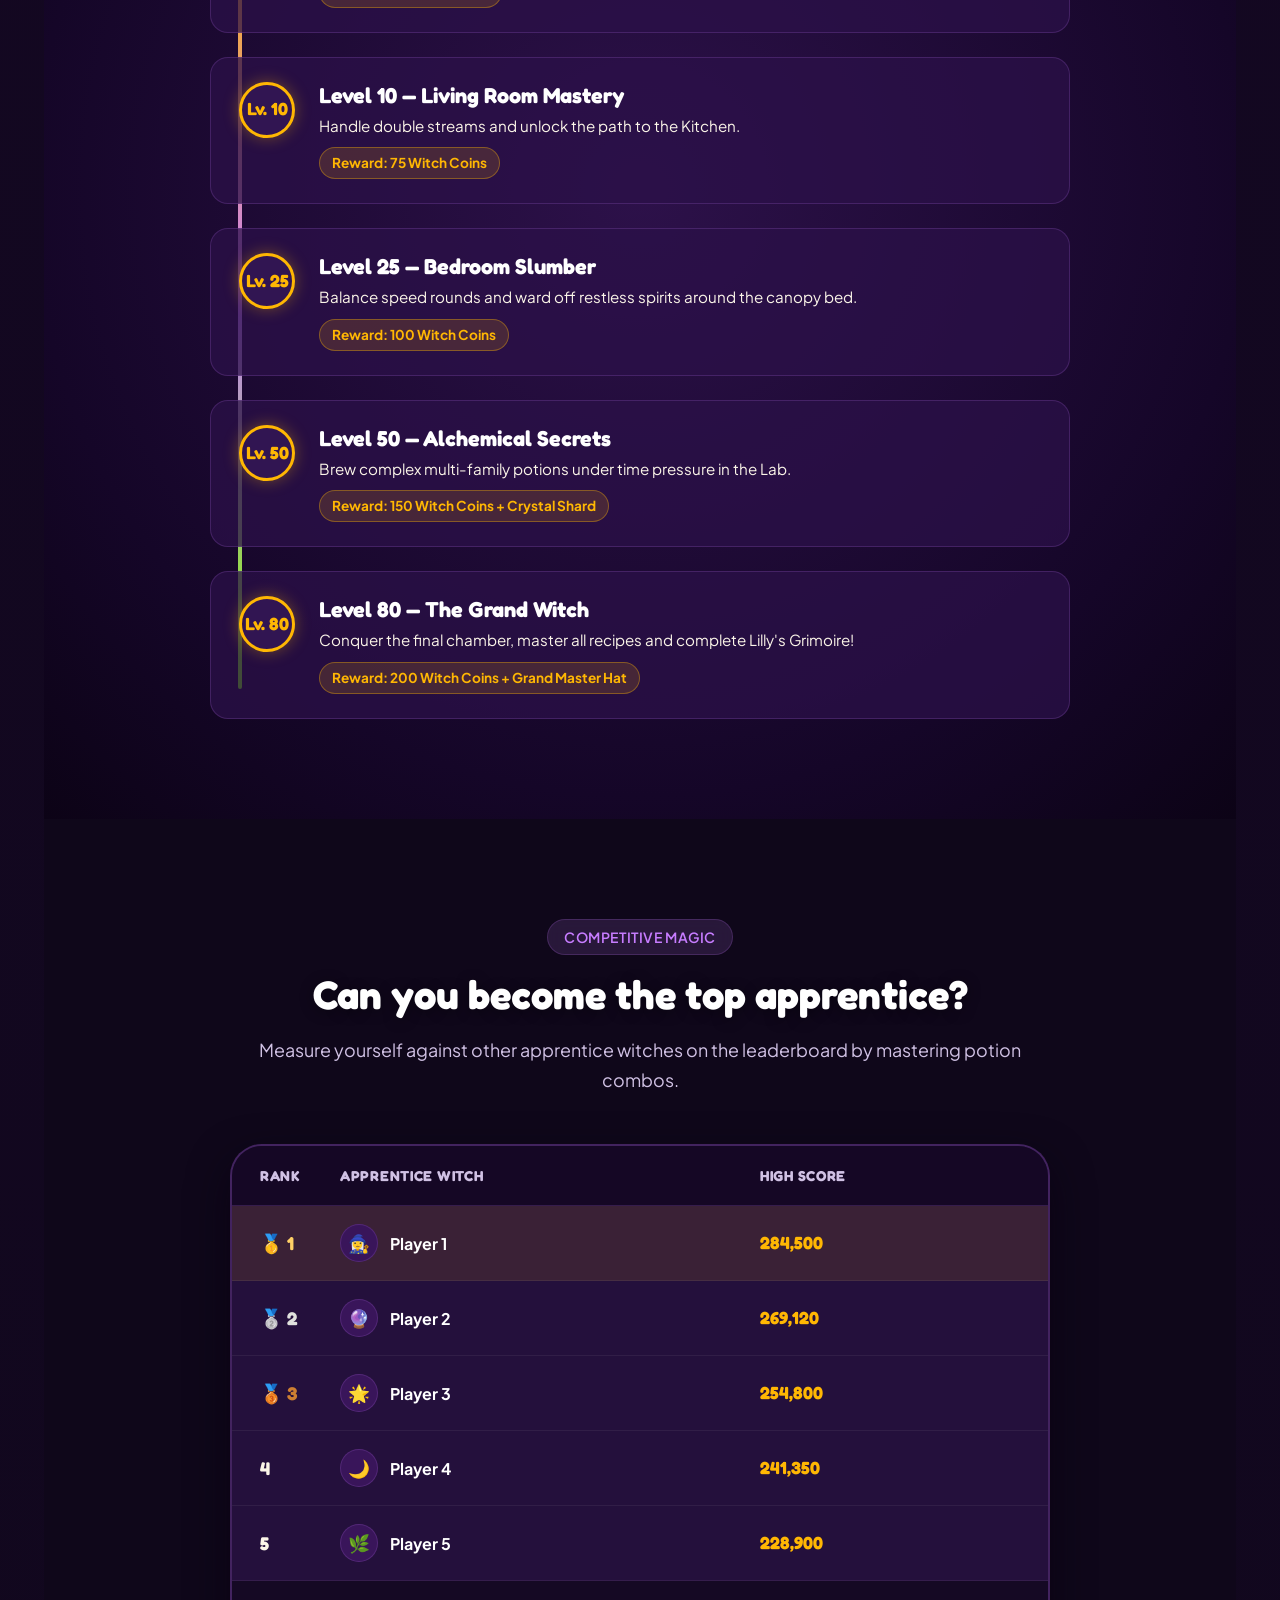
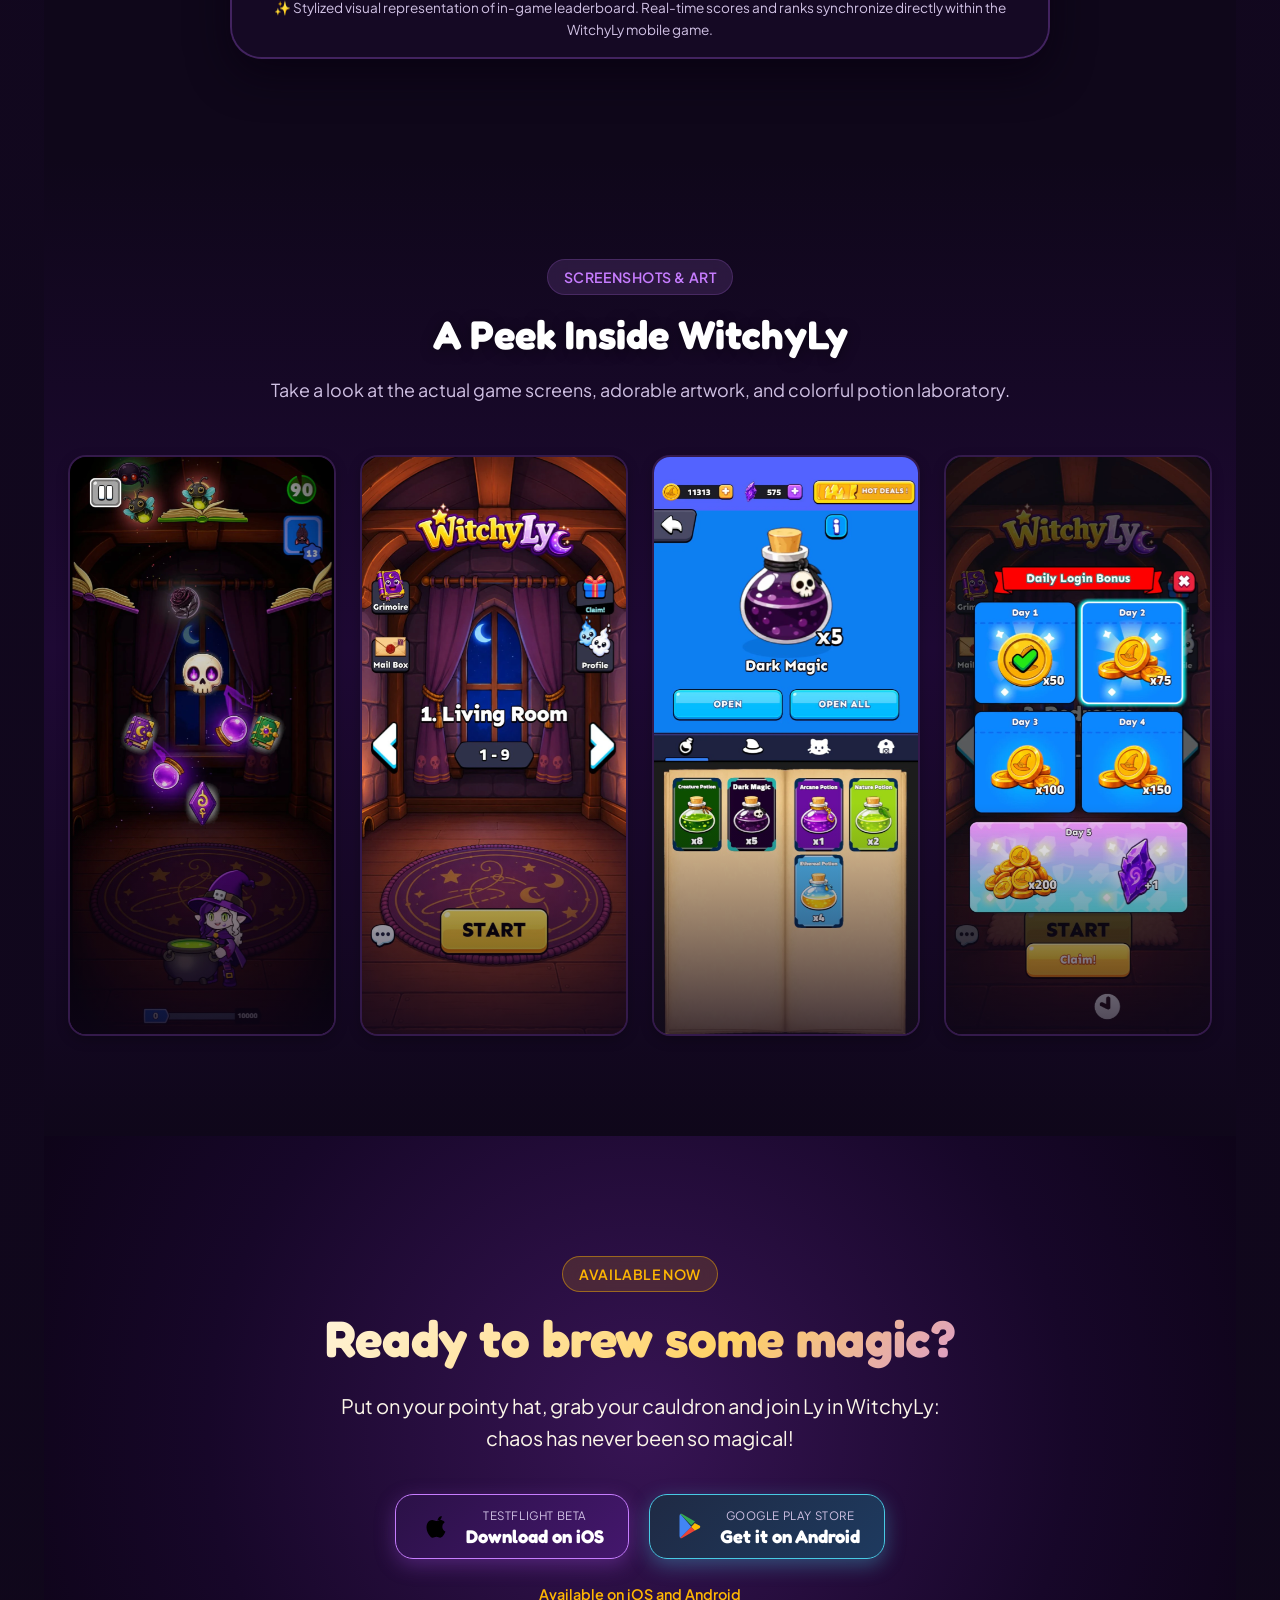
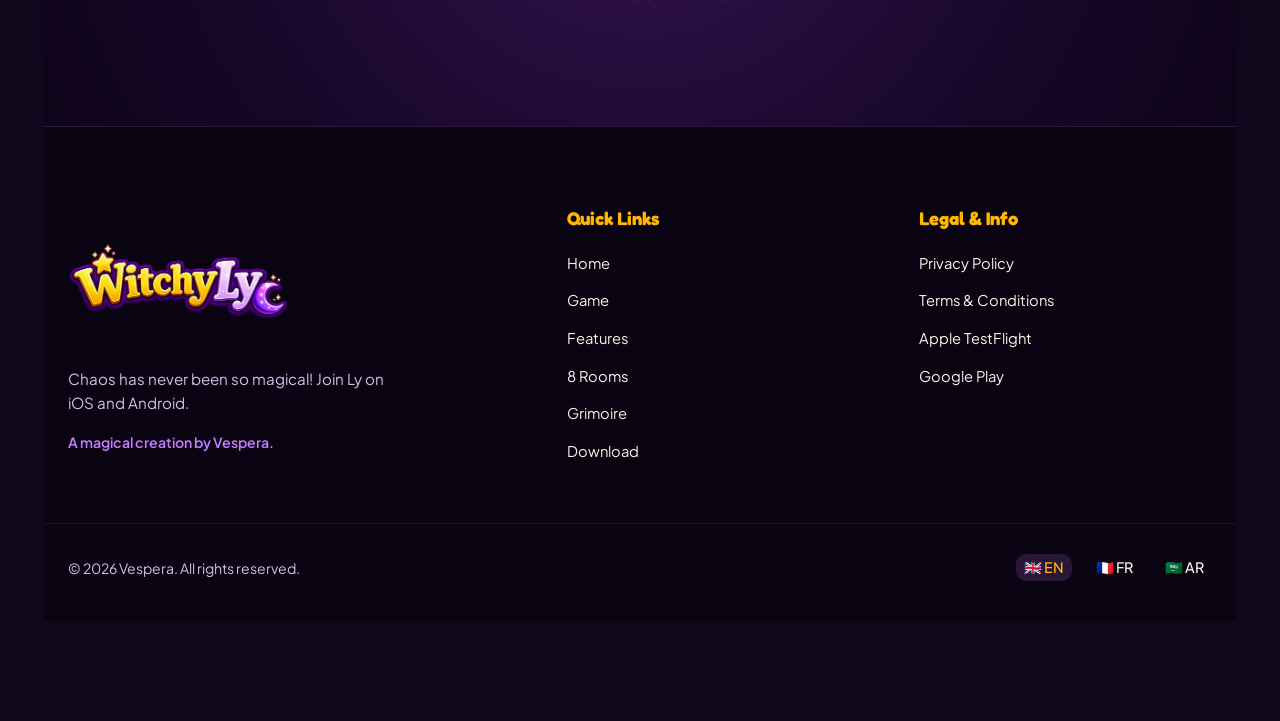
==== commit fe7e87c3: "update website 2.0" ====
--- a/index.html
+++ b/index.html
@@ -87,6 +87,7 @@
 
       <nav class="nav-desktop" aria-label="Main Navigation">
         <ul class="nav-menu">
+          <li><a href="#story" class="nav-link" data-i18n="nav.story">Story</a></li>
           <li><a href="#gameplay" class="nav-link" data-i18n="nav.game">Game</a></li>
           <li><a href="#features" class="nav-link" data-i18n="nav.features">Features</a></li>
           <li><a href="#rooms" class="nav-link" data-i18n="nav.rooms">8 Rooms</a></li>
@@ -133,6 +134,7 @@
     </div>
 
     <ul class="mobile-menu-list">
+      <li><a href="#story" class="nav-link" data-i18n="nav.story">Story</a></li>
       <li><a href="#gameplay" class="nav-link" data-i18n="nav.game">Game</a></li>
       <li><a href="#features" class="nav-link" data-i18n="nav.features">Features</a></li>
       <li><a href="#rooms" class="nav-link" data-i18n="nav.rooms">8 Rooms</a></li>
@@ -269,800 +271,940 @@
   </section>
 
   <!-- ========================================================================
+       Story & Characters Section ("The Backstory & Characters")
+       ======================================================================== -->
+  <section class="story-section" id="story">
+    <div class="container">
+      <!-- Section Header -->
+      <div class="section-header reveal-on-scroll">
+        <div class="section-badge" data-i18n="story.tag">Backstory & Characters</div>
+        <h2 class="section-title" data-i18n="story.headline">The Grand Manor & The Sneaky Goblin</h2>
+        <p class="section-subtitle" data-i18n="story.subtitle">
+          Meet Lilly, a freshly graduated young witch full of dreams, and discover how a tricky real estate goblin
+          sparked her greatest alchemical adventure.
+        </p>
+      </div>
+
+      <!-- Cast Showcase Sub-header -->
+      <div class="story-sub-header reveal-on-scroll">
+        <h3 class="story-sub-title" data-i18n="story.cast_title">Meet the Characters</h3>
+        <p class="story-sub-desc" data-i18n="story.cast_subtitle">The ambitious young witch, the sly goblin broker, and
+          two wise role models.</p>
+      </div>
+
+      <!-- Characters Grid (4 Main Characters) -->
+      <div class="characters-grid">
+        <!-- Lilly -->
+        <article class="character-card char-card-lilly reveal-on-scroll delay-1">
+          <div class="character-avatar-wrapper">
+            <div class="character-avatar-glow"></div>
+            <img src="assets/characters/Lilly.png" alt="Lilly" class="character-portrait" loading="lazy">
+            <span class="character-role-pill" data-i18n="story.char_lilly_role">The Witch Hero</span>
+          </div>
+          <div class="character-info">
+            <h4 class="character-name" data-i18n="story.char_lilly_name">Lilly</h4>
+            <div class="character-tags">
+              <span class="char-tag" data-i18n="story.char_lilly_tag1">Academy Graduate</span>
+              <span class="char-tag" data-i18n="story.char_lilly_tag2">Wildly Enthusiastic</span>
+              <span class="char-tag" data-i18n="story.char_lilly_tag3">Slightly Naive</span>
+            </div>
+            <p class="character-bio" data-i18n="story.char_lilly_desc">
+              A young witch fresh out of the Academy. Passionate, determined, and brimming with joy to finally own her
+              very first witchy manor. While a little too trusting with goblin contracts, her heart and grit make her an
+              unstoppable brewer.
+            </p>
+            <blockquote class="character-quote" data-i18n="story.char_lilly_quote">
+              “There it is... my very own witchy manor!”
+            </blockquote>
+          </div>
+        </article>
+
+        <!-- Grukk -->
+        <article class="character-card char-card-grukk reveal-on-scroll delay-2">
+          <div class="character-avatar-wrapper">
+            <div class="character-avatar-glow"></div>
+            <img src="assets/characters/Grukk.png" alt="Grukk" class="character-portrait" loading="lazy">
+            <span class="character-role-pill" data-i18n="story.char_grukk_role">The Sly Goblin Broker</span>
+          </div>
+          <div class="character-info">
+            <h4 class="character-name" data-i18n="story.char_grukk_name">Grukk</h4>
+            <div class="character-tags">
+              <span class="char-tag" data-i18n="story.char_grukk_tag1">Fast-Talking Salesman</span>
+              <span class="char-tag" data-i18n="story.char_grukk_tag2">Tiny Print Enthusiast</span>
+              <span class="char-tag" data-i18n="story.char_grukk_tag3">Smug Smile Champion</span>
+            </div>
+            <p class="character-bio" data-i18n="story.char_grukk_desc">
+              A goblin carpet-bagger delighted with his latest property deal. Armed with overflowing sales hype,
+              microscopic fine print, and an insufferably smug grin, his eternal defense is: 'Technically, I told the
+              truth!'
+            </p>
+            <blockquote class="character-quote" data-i18n="story.char_grukk_quote">
+              “And naturally... everything inside is yours!”
+            </blockquote>
+          </div>
+        </article>
+
+        <!-- Aunt Milly -->
+        <article class="character-card char-card-milly reveal-on-scroll delay-3">
+          <div class="character-avatar-wrapper">
+            <div class="character-avatar-glow"></div>
+            <img src="assets/characters/Milly.png" alt="Aunt Milly" class="character-portrait" loading="lazy">
+            <span class="character-role-pill" data-i18n="story.char_milly_role">The Warm-Hearted Mentor</span>
+          </div>
+          <div class="character-info">
+            <h4 class="character-name" data-i18n="story.char_milly_name">Aunt Milly</h4>
+            <div class="character-tags">
+              <span class="char-tag" data-i18n="story.char_milly_tag1">Loving & Supportive</span>
+              <span class="char-tag" data-i18n="story.char_milly_tag2">Gentle Spirit</span>
+              <span class="char-tag" data-i18n="story.char_milly_tag3">Lilly's Greatest Fan</span>
+            </div>
+            <p class="character-bio" data-i18n="story.char_milly_desc">
+              Lilly's sweet, affectionate aunt who always provides unconditional love, comforting encouragement, and
+              pride in her niece. She sees the sparkling promise in Lilly even when circumstances look bleak.
+            </p>
+            <blockquote class="character-quote" data-i18n="story.char_milly_quote">
+              “Oh, Lilly! We're so proud of you, sweetheart!”
+            </blockquote>
+          </div>
+        </article>
+
+        <!-- Aunt Tatty -->
+        <article class="character-card char-card-tatty reveal-on-scroll delay-4">
+          <div class="character-avatar-wrapper">
+            <div class="character-avatar-glow"></div>
+            <img src="assets/characters/Tatty.png" alt="Aunt Tatty" class="character-portrait" loading="lazy">
+            <span class="character-role-pill" data-i18n="story.char_tatty_role">The Wise Alchemist</span>
+          </div>
+          <div class="character-info">
+            <h4 class="character-name" data-i18n="story.char_tatty_name">Aunt Tatty</h4>
+            <div class="character-tags">
+              <span class="char-tag" data-i18n="story.char_tatty_tag1">Master Witch</span>
+              <span class="char-tag" data-i18n="story.char_tatty_tag2">Pragmatic & Sharp</span>
+              <span class="char-tag" data-i18n="story.char_tatty_tag3">Inspiring Leader</span>
+            </div>
+            <p class="character-bio" data-i18n="story.char_tatty_desc">
+              A master witch of renown and sharp pragmatism. Tatty wastes no time weeping over empty rooms. Instead, she
+              delivers the spark that turns despair into triumph: an empty room is simply a canvas waiting for magic.
+            </p>
+            <blockquote class="character-quote" data-i18n="story.char_tatty_quote">
+              “Make it yours. Every great witch has to start somewhere.”
+            </blockquote>
+          </div>
+        </article>
+      </div>
+
+
+      <!-- ========================================================================
        Gameplay Section ("Catch. Match. Brew.")
        ======================================================================== -->
-  <section class="gameplay-section" id="gameplay">
-    <div class="container">
-      <div class="section-header reveal-on-scroll">
-        <div class="section-badge" data-i18n="gameplay.tag">Core Gameplay</div>
-        <h2 class="section-title" data-i18n="gameplay.headline">Catch. Match. Brew.</h2>
-        <p class="section-subtitle" data-i18n="gameplay.subtitle">
-          Slip under the rain of falling ingredients, move your cauldron and catch the right elements to brew magical
-          concoctions… without letting it all overflow!
-        </p>
-      </div>
-
-      <!-- 3 Steps Narrative Grid -->
-      <div class="gameplay-steps-grid">
-        <div class="gameplay-step-card reveal-on-scroll delay-1">
-          <div class="step-number-tag" data-i18n="gameplay.step1_title">01 — Catch</div>
-          <h3 class="step-card-title">Catch Ingredients</h3>
-          <p class="step-card-desc" data-i18n="gameplay.step1_desc">
-            Ingredients rain down from above. Move Ly's cauldron swiftly across the floor and catch the right
-            ingredients before they fall.
-          </p>
-        </div>
-
-        <div class="gameplay-step-card reveal-on-scroll delay-2">
-          <div class="step-number-tag" data-i18n="gameplay.step2_title">02 — Match</div>
-          <h3 class="step-card-title">Match Families</h3>
-          <p class="step-card-desc" data-i18n="gameplay.step2_desc">
-            Combine the right ingredient families. Good combinations create powerful magical brews; bad ones descend
-            into chaos!
-          </p>
-        </div>
-
-        <div class="gameplay-step-card reveal-on-scroll delay-3">
-          <div class="step-number-tag" data-i18n="gameplay.step3_title">03 — Brew</div>
-          <h3 class="step-card-title">Brew Potions</h3>
-          <p class="step-card-desc" data-i18n="gameplay.step3_desc">
-            Create potions, progress through levels, unlock rare recipes and fill Ly's enchanted grimoire to master the
-            craft.
-          </p>
-        </div>
-      </div>
-
-      <!-- Interactive Gameplay Marketing Animation -->
-      <div class="gameplay-interactive-wrapper reveal-on-scroll">
-        <div class="interactive-stage-header">
-          <div class="stage-decor-dots">
-            <span class="stage-dot red"></span>
-            <span class="stage-dot yellow"></span>
-            <span class="stage-dot green"></span>
-          </div>
-          <div class="stage-title-text" data-i18n="gameplay.demo_hint">✨ Interactive cauldron preview — watch the
-            enchanted ingredients fall!</div>
-          <div style="font-size: 0.8rem; color: var(--text-muted);">Move mouse / touch to guide cauldron</div>
-        </div>
-
-        <div id="gameplay-interactive-stage" aria-label="Interactive cauldron preview stage">
-          <!-- Stage Corner HUD Tray (3 Slots: Potion / XP / Curse) -->
-          <div class="stage-cauldron-tray" id="stage-cauldron-tray" aria-label="Cauldron collected ingredients">
-            <div class="tray-label">
-              <span class="tray-sparkle">✨</span>
-              <span class="tray-text" data-i18n="gameplay.cauldron_queue">Brewing Cauldron (3 Slots)</span>
-            </div>
-            <div class="tray-slots" id="tray-slots">
-              <div class="tray-slot empty" data-slot-index="0" title="Slot 1">
-                <span class="slot-num">1</span>
-              </div>
-              <div class="tray-slot empty" data-slot-index="1" title="Slot 2">
-                <span class="slot-num">2</span>
-              </div>
-              <div class="tray-slot empty" data-slot-index="2" title="Slot 3">
-                <span class="slot-num">3</span>
-              </div>
-            </div>
-            <div class="tray-status-text" id="tray-status-text" data-i18n="gameplay.cauldron_status_empty">
-              Catch 3 ingredients to brew!
-            </div>
-          </div>
-
-          <!-- Outcome Announcement Banner (Potion / XP / Curse) -->
-          <div class="cauldron-outcome-banner" id="cauldron-outcome-banner" aria-live="polite"></div>
-
-          <!-- The cauldron & Ly element -->
-          <div id="interactive-cauldron">
-            <!-- Overhead 3-slot floating tray -->
-            <div class="cauldron-floating-queue" id="cauldron-floating-queue" aria-hidden="true">
-              <div class="floating-queue-slots" id="floating-queue-slots">
-                <div class="floating-slot empty" data-slot="0"></div>
-                <div class="floating-slot empty" data-slot="1"></div>
-                <div class="floating-slot empty" data-slot="2"></div>
-              </div>
-            </div>
-            <div class="cauldron-sprite">
-              <img src="assets/characters/ly_cauldron_clean.png" alt="Ly with Cauldron">
-            </div>
-          </div>
-        </div>
-
-        <div class="interactive-hint">
-          Catch the floating books, skulls, and crystal orbs! Real game controls sync smoothly on touchscreen.
-        </div>
-      </div>
-    </div>
-  </section>
-
-  <!-- ========================================================================
+      <section class="gameplay-section" id="gameplay">
+        <div class="container">
+          <div class="section-header reveal-on-scroll">
+            <div class="section-badge" data-i18n="gameplay.tag">Core Gameplay</div>
+            <h2 class="section-title" data-i18n="gameplay.headline">Catch. Match. Brew.</h2>
+            <p class="section-subtitle" data-i18n="gameplay.subtitle">
+              Slip under the rain of falling ingredients, move your cauldron and catch the right elements to brew
+              magical
+              concoctions… without letting it all overflow!
+            </p>
+          </div>
+
+          <!-- 3 Steps Narrative Grid -->
+          <div class="gameplay-steps-grid">
+            <div class="gameplay-step-card reveal-on-scroll delay-1">
+              <div class="step-number-tag" data-i18n="gameplay.step1_title">01 — Catch</div>
+              <h3 class="step-card-title">Catch Ingredients</h3>
+              <p class="step-card-desc" data-i18n="gameplay.step1_desc">
+                Ingredients rain down from above. Move Ly's cauldron swiftly across the floor and catch the right
+                ingredients before they fall.
+              </p>
+            </div>
+
+            <div class="gameplay-step-card reveal-on-scroll delay-2">
+              <div class="step-number-tag" data-i18n="gameplay.step2_title">02 — Match</div>
+              <h3 class="step-card-title">Match Families</h3>
+              <p class="step-card-desc" data-i18n="gameplay.step2_desc">
+                Combine the right ingredient families. Good combinations create powerful magical brews; bad ones descend
+                into chaos!
+              </p>
+            </div>
+
+            <div class="gameplay-step-card reveal-on-scroll delay-3">
+              <div class="step-number-tag" data-i18n="gameplay.step3_title">03 — Brew</div>
+              <h3 class="step-card-title">Brew Potions</h3>
+              <p class="step-card-desc" data-i18n="gameplay.step3_desc">
+                Create potions, progress through levels, unlock rare recipes and fill Ly's enchanted grimoire to master
+                the
+                craft.
+              </p>
+            </div>
+          </div>
+
+          <!-- Interactive Gameplay Marketing Animation -->
+          <div class="gameplay-interactive-wrapper reveal-on-scroll">
+            <div class="interactive-stage-header">
+              <div class="stage-decor-dots">
+                <span class="stage-dot red"></span>
+                <span class="stage-dot yellow"></span>
+                <span class="stage-dot green"></span>
+              </div>
+              <div class="stage-title-text" data-i18n="gameplay.demo_hint">✨ Interactive cauldron preview — watch the
+                enchanted ingredients fall!</div>
+              <div style="font-size: 0.8rem; color: var(--text-muted);">Move mouse / touch to guide cauldron</div>
+            </div>
+
+            <div id="gameplay-interactive-stage" aria-label="Interactive cauldron preview stage">
+              <!-- Stage Corner HUD Tray (3 Slots: Potion / XP / Curse) -->
+              <div class="stage-cauldron-tray" id="stage-cauldron-tray" aria-label="Cauldron collected ingredients">
+                <div class="tray-label">
+                  <span class="tray-sparkle">✨</span>
+                  <span class="tray-text" data-i18n="gameplay.cauldron_queue">Brewing Cauldron (3 Slots)</span>
+                </div>
+                <div class="tray-slots" id="tray-slots">
+                  <div class="tray-slot empty" data-slot-index="0" title="Slot 1">
+                    <span class="slot-num">1</span>
+                  </div>
+                  <div class="tray-slot empty" data-slot-index="1" title="Slot 2">
+                    <span class="slot-num">2</span>
+                  </div>
+                  <div class="tray-slot empty" data-slot-index="2" title="Slot 3">
+                    <span class="slot-num">3</span>
+                  </div>
+                </div>
+                <div class="tray-status-text" id="tray-status-text" data-i18n="gameplay.cauldron_status_empty">
+                  Catch 3 ingredients to brew!
+                </div>
+              </div>
+
+              <!-- Outcome Announcement Banner (Potion / XP / Curse) -->
+              <div class="cauldron-outcome-banner" id="cauldron-outcome-banner" aria-live="polite"></div>
+
+              <!-- The cauldron & Ly element -->
+              <div id="interactive-cauldron">
+                <!-- Overhead 3-slot floating tray -->
+                <div class="cauldron-floating-queue" id="cauldron-floating-queue" aria-hidden="true">
+                  <div class="floating-queue-slots" id="floating-queue-slots">
+                    <div class="floating-slot empty" data-slot="0"></div>
+                    <div class="floating-slot empty" data-slot="1"></div>
+                    <div class="floating-slot empty" data-slot="2"></div>
+                  </div>
+                </div>
+                <div class="cauldron-sprite">
+                  <img src="assets/characters/ly_cauldron_clean.png" alt="Ly with Cauldron">
+                </div>
+              </div>
+            </div>
+
+            <div class="interactive-hint">
+              Catch the floating books, skulls, and crystal orbs! Real game controls sync smoothly on touchscreen.
+            </div>
+          </div>
+        </div>
+      </section>
+
+      <!-- ========================================================================
        Features Section (6 Pillars)
        ======================================================================== -->
-  <section class="features-section" id="features">
-    <div class="container">
-      <div class="section-header reveal-on-scroll">
-        <div class="section-badge" data-i18n="features.tag">Spellbinding Features</div>
-        <h2 class="section-title" data-i18n="features.headline">Everything you need for an enchanted adventure</h2>
-        <p class="section-subtitle" data-i18n="features.subtitle">
-          A casual game perfect for short sessions, packed with rising challenges and heartwarming witchy charm.
-        </p>
-      </div>
-
-      <div class="features-grid">
-        <!-- Feature 1 -->
-        <div class="feature-card reveal-on-scroll delay-1">
-          <div class="feature-icon-box">🪄</div>
-          <h3 class="feature-title" data-i18n="features.f1_title">Simple, Addictive Gameplay</h3>
-          <p class="feature-desc" data-i18n="features.f1_desc">
-            Catch falling ingredients, match them carefully and brew the perfect potion. Easy to pick up, hard to put
-            down.
-          </p>
-        </div>
-
-        <!-- Feature 2 -->
-        <div class="feature-card reveal-on-scroll delay-2">
-          <div class="feature-icon-box">🏠</div>
-          <h3 class="feature-title" data-i18n="features.f2_title">8 Magical Rooms</h3>
-          <p class="feature-desc" data-i18n="features.f2_desc">
-            From the Living Room to the Kitchen, Bedroom, and Attic: every room in Ly's house hides its own
-            challenges.
-          </p>
-        </div>
-
-        <!-- Feature 3 -->
-        <div class="feature-card reveal-on-scroll delay-3">
-          <div class="feature-icon-box">⭐</div>
-          <h3 class="feature-title" data-i18n="features.f3_title">80 Levels to Master</h3>
-          <p class="feature-desc" data-i18n="features.f3_desc">
-            Dozens of levels with rising difficulty, special timer rounds, and rewarding alchemical challenges.
-          </p>
-        </div>
-
-        <!-- Feature 4 -->
-        <div class="feature-card reveal-on-scroll delay-1">
-          <div class="feature-icon-box">🌿</div>
-          <h3 class="feature-title" data-i18n="features.f4_title">6 Ingredient Families</h3>
-          <p class="feature-desc" data-i18n="features.f4_desc">
-            Creature, Nature, Arcane, Dark Magic, Ethereal, and Sweets: learn to pair the right families to succeed.
-          </p>
-        </div>
-
-        <!-- Feature 5 -->
-        <div class="feature-card reveal-on-scroll delay-2">
-          <div class="feature-icon-box">
-            <img src="assets/grimoire/grimoire_icon.png" alt="Grimoire Icon">
-          </div>
-          <h3 class="feature-title" data-i18n="features.f5_title">Lilly's Grimoire</h3>
-          <p class="feature-desc" data-i18n="features.f5_desc">
-            A faithful enchanted grimoire that guides you every step of the way, keeping track of all your discoveries.
-          </p>
-        </div>
-
-        <!-- Feature 6 -->
-        <div class="feature-card reveal-on-scroll delay-3">
-          <div class="feature-icon-box">🏆</div>
-          <h3 class="feature-title" data-i18n="features.f6_title">Apprentice Leaderboards</h3>
-          <p class="feature-desc" data-i18n="features.f6_desc">
-            Measure yourself against fellow apprentice witches and climb to the top of the magical academy.
-          </p>
-        </div>
-      </div>
-    </div>
-  </section>
-
-  <!-- ========================================================================
+      <section class="features-section" id="features">
+        <div class="container">
+          <div class="section-header reveal-on-scroll">
+            <div class="section-badge" data-i18n="features.tag">Spellbinding Features</div>
+            <h2 class="section-title" data-i18n="features.headline">Everything you need for an enchanted adventure</h2>
+            <p class="section-subtitle" data-i18n="features.subtitle">
+              A casual game perfect for short sessions, packed with rising challenges and heartwarming witchy charm.
+            </p>
+          </div>
+
+          <div class="features-grid">
+            <!-- Feature 1 -->
+            <div class="feature-card reveal-on-scroll delay-1">
+              <div class="feature-icon-box">🪄</div>
+              <h3 class="feature-title" data-i18n="features.f1_title">Simple, Addictive Gameplay</h3>
+              <p class="feature-desc" data-i18n="features.f1_desc">
+                Catch falling ingredients, match them carefully and brew the perfect potion. Easy to pick up, hard to
+                put
+                down.
+              </p>
+            </div>
+
+            <!-- Feature 2 -->
+            <div class="feature-card reveal-on-scroll delay-2">
+              <div class="feature-icon-box">🏠</div>
+              <h3 class="feature-title" data-i18n="features.f2_title">8 Magical Rooms</h3>
+              <p class="feature-desc" data-i18n="features.f2_desc">
+                From the Living Room to the Kitchen, Bedroom, and Attic: every room in Ly's house hides its own
+                challenges.
+              </p>
+            </div>
+
+            <!-- Feature 3 -->
+            <div class="feature-card reveal-on-scroll delay-3">
+              <div class="feature-icon-box">⭐</div>
+              <h3 class="feature-title" data-i18n="features.f3_title">80 Levels to Master</h3>
+              <p class="feature-desc" data-i18n="features.f3_desc">
+                Dozens of levels with rising difficulty, special timer rounds, and rewarding alchemical challenges.
+              </p>
+            </div>
+
+            <!-- Feature 4 -->
+            <div class="feature-card reveal-on-scroll delay-1">
+              <div class="feature-icon-box">🌿</div>
+              <h3 class="feature-title" data-i18n="features.f4_title">6 Ingredient Families</h3>
+              <p class="feature-desc" data-i18n="features.f4_desc">
+                Creature, Nature, Arcane, Dark Magic, Ethereal, and Sweets: learn to pair the right families to succeed.
+              </p>
+            </div>
+
+            <!-- Feature 5 -->
+            <div class="feature-card reveal-on-scroll delay-2">
+              <div class="feature-icon-box">
+                <img src="assets/grimoire/grimoire_icon.png" alt="Grimoire Icon">
+              </div>
+              <h3 class="feature-title" data-i18n="features.f5_title">Lilly's Grimoire</h3>
+              <p class="feature-desc" data-i18n="features.f5_desc">
+                A faithful enchanted grimoire that guides you every step of the way, keeping track of all your
+                discoveries.
+              </p>
+            </div>
+
+            <!-- Feature 6 -->
+            <div class="feature-card reveal-on-scroll delay-3">
+              <div class="feature-icon-box">🏆</div>
+              <h3 class="feature-title" data-i18n="features.f6_title">Apprentice Leaderboards</h3>
+              <p class="feature-desc" data-i18n="features.f6_desc">
+                Measure yourself against fellow apprentice witches and climb to the top of the magical academy.
+              </p>
+            </div>
+          </div>
+        </div>
+      </section>
+
+      <!-- ========================================================================
        8 Rooms Section ("A House Full of Magic")
        ======================================================================== -->
-  <section class="rooms-section" id="rooms">
-    <div class="container">
-      <div class="section-header reveal-on-scroll">
-        <div class="section-badge" data-i18n="rooms.tag">Explore Ly's Manor</div>
-        <h2 class="section-title" data-i18n="rooms.headline">A House Full of Magic</h2>
-        <p class="section-subtitle" data-i18n="rooms.subtitle">
-          From the Living Room to the Kitchen, the Bedroom to the Attic: every room in Ly's house hides its own
-          atmosphere.
-        </p>
-      </div>
-
-      <!-- 8 Room Navigation Tabs -->
-      <div class="room-tabs-nav reveal-on-scroll" id="room-tabs-list" role="tablist">
-        <button class="room-tab-item active" data-room-index="0" role="tab" aria-selected="true"
-          data-i18n="rooms.tab_r1">Living Room</button>
-        <button class="room-tab-item" data-room-index="1" role="tab" aria-selected="false"
-          data-i18n="rooms.tab_r2">Kitchen</button>
-        <button class="room-tab-item" data-room-index="2" role="tab" aria-selected="false"
-          data-i18n="rooms.tab_r3">Bedroom</button>
-        <button class="room-tab-item" data-room-index="3" role="tab" aria-selected="false"
-          data-i18n="rooms.tab_r4">Bathroom</button>
-        <button class="room-tab-item" data-room-index="4" role="tab" aria-selected="false"
-          data-i18n="rooms.tab_r5">Laboratory</button>
-        <button class="room-tab-item" data-room-index="5" role="tab" aria-selected="false"
-          data-i18n="rooms.tab_r6">Greenhouse</button>
-        <button class="room-tab-item" data-room-index="6" role="tab" aria-selected="false"
-          data-i18n="rooms.tab_r7">Library</button>
-        <button class="room-tab-item" data-room-index="7" role="tab" aria-selected="false"
-          data-i18n="rooms.tab_r8">Attic</button>
-      </div>
-
-      <!-- Interactive Room Showcase Box -->
-      <div class="room-showcase-card reveal-on-scroll delay-1" id="room-showcase">
-        <div class="room-image-frame" id="active-room-frame">
-          <img src="assets/rooms/room_1_living_room.jpg" alt="Living Room Selection" class="room-main-image"
-            id="active-room-image">
-        </div>
-
-        <div class="room-details-content">
-          <span class="room-status-badge badge-featured" id="active-room-badge"
-            data-i18n="rooms.badge_featured">Featured in Game Art</span>
-          <h3 class="room-title-heading" id="active-room-title" data-i18n="rooms.r1_name">1. Living Room</h3>
-          <span class="room-level-span" id="active-room-levels" data-i18n="rooms.r1_levels">Levels 1 – 10</span>
-          <p class="room-desc-body" id="active-room-desc" data-i18n="rooms.r1_desc">
-            Gothic arched windows, moonlight starry skies, and the mystic purple star rug where Ly's adventure begins.
-          </p>
-
-          <div class="room-nav-controls">
-            <button class="room-nav-arrow prev-arrow" id="room-prev-btn" aria-label="Previous Room">◀</button>
-            <button class="room-nav-arrow next-arrow" id="room-next-btn" aria-label="Next Room">▶</button>
-          </div>
-        </div>
-      </div>
-    </div>
-  </section>
-
-  <!-- ========================================================================
+      <section class="rooms-section" id="rooms">
+        <div class="container">
+          <div class="section-header reveal-on-scroll">
+            <div class="section-badge" data-i18n="rooms.tag">Explore Ly's Manor</div>
+            <h2 class="section-title" data-i18n="rooms.headline">A House Full of Magic</h2>
+            <p class="section-subtitle" data-i18n="rooms.subtitle">
+              From the Living Room to the Kitchen, the Bedroom to the Attic: every room in Ly's house hides its own
+              atmosphere.
+            </p>
+          </div>
+
+          <!-- 8 Room Navigation Tabs -->
+          <div class="room-tabs-nav reveal-on-scroll" id="room-tabs-list" role="tablist">
+            <button class="room-tab-item active" data-room-index="0" role="tab" aria-selected="true"
+              data-i18n="rooms.tab_r1">Living Room</button>
+            <button class="room-tab-item" data-room-index="1" role="tab" aria-selected="false"
+              data-i18n="rooms.tab_r2">Kitchen</button>
+            <button class="room-tab-item" data-room-index="2" role="tab" aria-selected="false"
+              data-i18n="rooms.tab_r3">Bedroom</button>
+            <button class="room-tab-item" data-room-index="3" role="tab" aria-selected="false"
+              data-i18n="rooms.tab_r4">Bathroom</button>
+            <button class="room-tab-item" data-room-index="4" role="tab" aria-selected="false"
+              data-i18n="rooms.tab_r5">Laboratory</button>
+            <button class="room-tab-item" data-room-index="5" role="tab" aria-selected="false"
+              data-i18n="rooms.tab_r6">Greenhouse</button>
+            <button class="room-tab-item" data-room-index="6" role="tab" aria-selected="false"
+              data-i18n="rooms.tab_r7">Library</button>
+            <button class="room-tab-item" data-room-index="7" role="tab" aria-selected="false"
+              data-i18n="rooms.tab_r8">Attic</button>
+          </div>
+
+          <!-- Interactive Room Showcase Box -->
+          <div class="room-showcase-card reveal-on-scroll delay-1" id="room-showcase">
+            <div class="room-image-frame" id="active-room-frame">
+              <img src="assets/rooms/room_1_living_room.jpg" alt="Living Room Selection" class="room-main-image"
+                id="active-room-image">
+            </div>
+
+            <div class="room-details-content">
+              <span class="room-status-badge badge-featured" id="active-room-badge"
+                data-i18n="rooms.badge_featured">Featured in Game Art</span>
+              <h3 class="room-title-heading" id="active-room-title" data-i18n="rooms.r1_name">1. Living Room</h3>
+              <span class="room-level-span" id="active-room-levels" data-i18n="rooms.r1_levels">Levels 1 – 10</span>
+              <p class="room-desc-body" id="active-room-desc" data-i18n="rooms.r1_desc">
+                Gothic arched windows, moonlight starry skies, and the mystic purple star rug where Ly's adventure
+                begins.
+              </p>
+
+              <div class="room-nav-controls">
+                <button class="room-nav-arrow prev-arrow" id="room-prev-btn" aria-label="Previous Room">◀</button>
+                <button class="room-nav-arrow next-arrow" id="room-next-btn" aria-label="Next Room">▶</button>
+              </div>
+            </div>
+          </div>
+        </div>
+      </section>
+
+      <!-- ========================================================================
        Lilly's Grimoire Section ("Every potion tells a story")
        ======================================================================== -->
-  <section class="grimoire-section" id="grimoire">
-    <div class="container">
-      <div class="section-header reveal-on-scroll">
-        <div class="section-badge" data-i18n="grimoire.tag">Enchanted Spellbook</div>
-        <h2 class="section-title" data-i18n="grimoire.headline">Every potion tells a story.</h2>
-        <p class="section-subtitle" data-i18n="grimoire.subtitle">
-          Discover magical combinations, record your creations and follow Ly's journey through her enchanted grimoire.
-        </p>
-      </div>
-
-      <div class="grimoire-book-wrapper reveal-on-scroll">
-        <div class="grimoire-book-header">
-          <div class="grimoire-icon-title">
-            <img src="assets/grimoire/grimoire_icon.png" alt="Smiling Grimoire Book" class="grimoire-mascot-img">
-            <h3 class="grimoire-header-title">Lilly's Grimoire</h3>
-          </div>
-        </div>
-
-        <!-- Selected Potion Showcase Inspector -->
-        <div class="grimoire-inspect-card">
-          <div class="showcase-potion-display">
-            <div class="showcase-bottle-frame">
-              <img src="assets/potions/potion_dark_magic_hires.jpg" alt="Dark Magic Potion" id="showcase-potion-img">
-            </div>
-          </div>
-
-          <div class="showcase-potion-meta">
-            <span class="showcase-type-tag" id="showcase-potion-type" data-i18n="grimoire.p1_type">Volatile
-              Essence</span>
-            <h3 class="showcase-name-title" id="showcase-potion-title" data-i18n="grimoire.p1_name">Dark Magic</h3>
-            <p class="showcase-desc-text" id="showcase-potion-desc" data-i18n="grimoire.p1_desc">
-              Distilled shadow essence and ancient bone runes. Good combinations create explosive alchemical energy!
+      <section class="grimoire-section" id="grimoire">
+        <div class="container">
+          <div class="section-header reveal-on-scroll">
+            <div class="section-badge" data-i18n="grimoire.tag">Enchanted Spellbook</div>
+            <h2 class="section-title" data-i18n="grimoire.headline">Every potion tells a story.</h2>
+            <p class="section-subtitle" data-i18n="grimoire.subtitle">
+              Discover magical combinations, record your creations and follow Ly's journey through her enchanted
+              grimoire.
             </p>
           </div>
-        </div>
-
-        <!-- Potion Cards Shelf -->
-        <div class="grimoire-potions-shelf">
-          <!-- Card 1: Dark Magic -->
-          <div class="grimoire-potion-card active" tabindex="0" role="button" aria-label="Inspect Dark Magic Potion">
-            <img src="assets/potions/potion_dark_magic_hires.jpg" alt="Dark Magic" class="potion-card-thumb">
-            <div class="potion-card-label" data-i18n="grimoire.p1_name">Dark Magic</div>
-          </div>
-
-          <!-- Card 2: Creature -->
-          <div class="grimoire-potion-card" tabindex="0" role="button" aria-label="Inspect Creature Potion">
-            <img src="assets/potions/potion_creature_hires.jpg" alt="Creature Potion" class="potion-card-thumb">
-            <div class="potion-card-label" data-i18n="grimoire.p2_name">Creature Potion</div>
-          </div>
-
-          <!-- Card 3: Arcane -->
-          <div class="grimoire-potion-card" tabindex="0" role="button" aria-label="Inspect Arcane Potion">
-            <img src="assets/potions/potion_arcane_hires.jpg" alt="Arcane Potion" class="potion-card-thumb">
-            <div class="potion-card-label" data-i18n="grimoire.p3_name">Arcane Potion</div>
-          </div>
-
-          <!-- Card 4: Nature -->
-          <div class="grimoire-potion-card" tabindex="0" role="button" aria-label="Inspect Nature Potion">
-            <img src="assets/potions/potion_nature_hires.jpg" alt="Nature Potion" class="potion-card-thumb">
-            <div class="potion-card-label" data-i18n="grimoire.p4_name">Nature Potion</div>
-          </div>
-
-          <!-- Card 5: Ethereal -->
-          <div class="grimoire-potion-card" tabindex="0" role="button" aria-label="Inspect Ethereal Potion">
-            <img src="assets/potions/potion_ethereal_hires.jpg" alt="Ethereal Potion" class="potion-card-thumb">
-            <div class="potion-card-label" data-i18n="grimoire.p5_name">Ethereal Potion</div>
-          </div>
-
-          <!-- Card 6: Sweets -->
-          <div class="grimoire-potion-card" tabindex="0" role="button" aria-label="Inspect Sweets Potion">
-            <img src="assets/potions/potion_sweets_hires.jpg" alt="Sweets Potion" class="potion-card-thumb">
-            <div class="potion-card-label" data-i18n="grimoire.p6_name">Sweets Potion</div>
-          </div>
-        </div>
-      </div>
-    </div>
-  </section>
-
-  <!-- ========================================================================
+
+          <div class="grimoire-book-wrapper reveal-on-scroll">
+            <div class="grimoire-book-header">
+              <div class="grimoire-icon-title">
+                <img src="assets/grimoire/grimoire_icon.png" alt="Smiling Grimoire Book" class="grimoire-mascot-img">
+                <h3 class="grimoire-header-title">Lilly's Grimoire</h3>
+              </div>
+            </div>
+
+            <!-- Selected Potion Showcase Inspector -->
+            <div class="grimoire-inspect-card">
+              <div class="showcase-potion-display">
+                <div class="showcase-bottle-frame">
+                  <img src="assets/potions/potion_dark_magic_hires.jpg" alt="Dark Magic Potion"
+                    id="showcase-potion-img">
+                </div>
+              </div>
+
+              <div class="showcase-potion-meta">
+                <span class="showcase-type-tag" id="showcase-potion-type" data-i18n="grimoire.p1_type">Volatile
+                  Essence</span>
+                <h3 class="showcase-name-title" id="showcase-potion-title" data-i18n="grimoire.p1_name">Dark Magic</h3>
+                <p class="showcase-desc-text" id="showcase-potion-desc" data-i18n="grimoire.p1_desc">
+                  Distilled shadow essence and ancient bone runes. Good combinations create explosive alchemical energy!
+                </p>
+              </div>
+            </div>
+
+            <!-- Potion Cards Shelf -->
+            <div class="grimoire-potions-shelf">
+              <!-- Card 1: Dark Magic -->
+              <div class="grimoire-potion-card active" tabindex="0" role="button"
+                aria-label="Inspect Dark Magic Potion">
+                <img src="assets/potions/potion_dark_magic_hires.jpg" alt="Dark Magic" class="potion-card-thumb">
+                <div class="potion-card-label" data-i18n="grimoire.p1_name">Dark Magic</div>
+              </div>
+
+              <!-- Card 2: Creature -->
+              <div class="grimoire-potion-card" tabindex="0" role="button" aria-label="Inspect Creature Potion">
+                <img src="assets/potions/potion_creature_hires.jpg" alt="Creature Potion" class="potion-card-thumb">
+                <div class="potion-card-label" data-i18n="grimoire.p2_name">Creature Potion</div>
+              </div>
+
+              <!-- Card 3: Arcane -->
+              <div class="grimoire-potion-card" tabindex="0" role="button" aria-label="Inspect Arcane Potion">
+                <img src="assets/potions/potion_arcane_hires.jpg" alt="Arcane Potion" class="potion-card-thumb">
+                <div class="potion-card-label" data-i18n="grimoire.p3_name">Arcane Potion</div>
+              </div>
+
+              <!-- Card 4: Nature -->
+              <div class="grimoire-potion-card" tabindex="0" role="button" aria-label="Inspect Nature Potion">
+                <img src="assets/potions/potion_nature_hires.jpg" alt="Nature Potion" class="potion-card-thumb">
+                <div class="potion-card-label" data-i18n="grimoire.p4_name">Nature Potion</div>
+              </div>
+
+              <!-- Card 5: Ethereal -->
+              <div class="grimoire-potion-card" tabindex="0" role="button" aria-label="Inspect Ethereal Potion">
+                <img src="assets/potions/potion_ethereal_hires.jpg" alt="Ethereal Potion" class="potion-card-thumb">
+                <div class="potion-card-label" data-i18n="grimoire.p5_name">Ethereal Potion</div>
+              </div>
+
+              <!-- Card 6: Sweets -->
+              <div class="grimoire-potion-card" tabindex="0" role="button" aria-label="Inspect Sweets Potion">
+                <img src="assets/potions/potion_sweets_hires.jpg" alt="Sweets Potion" class="potion-card-thumb">
+                <div class="potion-card-label" data-i18n="grimoire.p6_name">Sweets Potion</div>
+              </div>
+            </div>
+          </div>
+        </div>
+      </section>
+
+      <!-- ========================================================================
        Ingredient Families Section
        ======================================================================== -->
-  <section class="ingredients-section" id="ingredients">
-    <div class="container">
-      <div class="section-header reveal-on-scroll">
-        <div class="section-badge" data-i18n="ingredients.tag">Alchemical Families</div>
-        <h2 class="section-title" data-i18n="ingredients.headline">6 Families to Combine</h2>
-        <p class="section-subtitle" data-i18n="ingredients.subtitle">
-          Catch 3 of the same family for a potion, 2 of the same for XP, or 3 different families and it's a Curse!
-        </p>
-      </div>
-
-      <div class="ingredients-grid">
-        <!-- Family 1: Creature -->
-        <div class="ingredient-family-card reveal-on-scroll delay-1">
-          <div class="family-badge-header">
-            <div class="family-icon">
-              <img src="assets/ingredients/sprites/green_frog.png" alt="Creature Family" class="family-header-sprite">
-            </div>
-            <span class="family-badge-tag">Family 01</span>
-          </div>
-          <h3 class="family-title" data-i18n="ingredients.fam1_title">Creature Family</h3>
-          <div class="family-potion-badge" data-i18n="ingredients.fam1_potion">Brews: Creature Potion</div>
-          <p class="family-desc" data-i18n="ingredients.fam1_desc">
-            Living creatures, Unpredictable movement, Chaos and agility
-          </p>
-          <div class="family-sprites-row">
-            <img src="assets/ingredients/sprites/green_frog.png" alt="Frog" class="family-sprite-thumb" title="Frog">
-            <img src="assets/ingredients/sprites/spider.png" alt="Spider" class="family-sprite-thumb" title="Spider">
-            <img src="assets/ingredients/sprites/scarab_beetle.png" alt="Scarab" class="family-sprite-thumb"
-              title="Scarab">
-            <img src="assets/ingredients/sprites/scorpion.png" alt="Scorpion" class="family-sprite-thumb"
-              title="Scorpion">
-          </div>
-        </div>
-
-        <!-- Family 2: Arcane -->
-        <div class="ingredient-family-card reveal-on-scroll delay-2">
-          <div class="family-badge-header">
-            <div class="family-icon">
-              <img src="assets/ingredients/sprites/crystal_diamond.png" alt="Arcane Family"
-                class="family-header-sprite">
-            </div>
-            <span class="family-badge-tag">Family 02</span>
-          </div>
-          <h3 class="family-title" data-i18n="ingredients.fam2_title">Arcane Family</h3>
-          <div class="family-potion-badge" data-i18n="ingredients.fam2_potion">Brews: Arcane Potion</div>
-          <p class="family-desc" data-i18n="ingredients.fam2_desc">
-            Magical artifacts, Precious objects, Arcane energy
-          </p>
-          <div class="family-sprites-row">
-            <img src="assets/ingredients/sprites/crystal_diamond.png" alt="Purple Crystal" class="family-sprite-thumb"
-              title="Purple Crystal">
-            <img src="assets/ingredients/sprites/ruby_gem.png" alt="Ruby" class="family-sprite-thumb" title="Ruby">
-            <img src="assets/ingredients/sprites/rune_g.png" alt="Rune" class="family-sprite-thumb" title="Rune">
-            <img src="assets/ingredients/sprites/crystal_ball.png" alt="Magic Orb" class="family-sprite-thumb"
-              title="Magic Orb">
-          </div>
-        </div>
-
-        <!-- Family 3: Nature -->
-        <div class="ingredient-family-card reveal-on-scroll delay-3">
-          <div class="family-badge-header">
-            <div class="family-icon">
-              <img src="assets/ingredients/sprites/mushroom.png" alt="Nature Family" class="family-header-sprite">
-            </div>
-            <span class="family-badge-tag">Family 03</span>
-          </div>
-          <h3 class="family-title" data-i18n="ingredients.fam3_title">Nature Family</h3>
-          <div class="family-potion-badge" data-i18n="ingredients.fam3_potion">Brews: Nature Potion</div>
-          <p class="family-desc" data-i18n="ingredients.fam3_desc">
-            Organic ingredients, Living world, Natural magic
-          </p>
-          <div class="family-sprites-row">
-            <img src="assets/ingredients/sprites/mushroom.png" alt="Mushroom" class="family-sprite-thumb"
-              title="Mushroom">
-            <img src="assets/ingredients/sprites/dragon_egg.png" alt="Dragon Egg" class="family-sprite-thumb"
-              title="Dragon Egg">
-            <img src="assets/ingredients/sprites/thorny_nut.png" alt="Thorny Plant" class="family-sprite-thumb"
-              title="Thorny Plant">
-            <img src="assets/ingredients/sprites/rainbow_shell.png" alt="Snail Shell" class="family-sprite-thumb"
-              title="Snail Shell">
-          </div>
-        </div>
-
-        <!-- Family 4: Dark Magic -->
-        <div class="ingredient-family-card reveal-on-scroll delay-1">
-          <div class="family-badge-header">
-            <div class="family-icon">
-              <img src="assets/ingredients/sprites/skull.png" alt="Dark Magic Family" class="family-header-sprite">
-            </div>
-            <span class="family-badge-tag">Family 04</span>
-          </div>
-          <h3 class="family-title" data-i18n="ingredients.fam4_title">Dark Magic Family</h3>
-          <div class="family-potion-badge" data-i18n="ingredients.fam4_potion">Brews: Dark Potion</div>
-          <p class="family-desc" data-i18n="ingredients.fam4_desc">
-            Curses, Forbidden magic, Dark alchemy
-          </p>
-          <div class="family-sprites-row">
-            <img src="assets/ingredients/sprites/skull.png" alt="Skull" class="family-sprite-thumb" title="Skull">
-            <img src="assets/ingredients/sprites/eyeball.png" alt="Eyeball" class="family-sprite-thumb" title="Eyeball">
-            <img src="assets/ingredients/sprites/black_rose.png" alt="Black Rose" class="family-sprite-thumb"
-              title="Black Rose">
-            <img src="assets/ingredients/sprites/feather.png" alt="Raven Feather" class="family-sprite-thumb"
-              title="Raven Feather">
-          </div>
-        </div>
-
-        <!-- Family 5: Ethereal -->
-        <div class="ingredient-family-card reveal-on-scroll delay-2">
-          <div class="family-badge-header">
-            <div class="family-icon">
-              <img src="assets/ingredients/sprites/firefly.png" alt="Ethereal Family" class="family-header-sprite">
-            </div>
-            <span class="family-badge-tag">Family 05</span>
-          </div>
-          <h3 class="family-title" data-i18n="ingredients.fam5_title">Ethereal Family</h3>
-          <div class="family-potion-badge" data-i18n="ingredients.fam5_potion">Brews: Ethereal Potion</div>
-          <p class="family-desc" data-i18n="ingredients.fam5_desc">
-            Spirits, Magical energy, Floating elements
-          </p>
-          <div class="family-sprites-row">
-            <img src="assets/ingredients/sprites/firefly.png" alt="Firefly" class="family-sprite-thumb" title="Firefly">
-            <img src="assets/ingredients/sprites/spell_scroll.png" alt="Scroll" class="family-sprite-thumb"
-              title="Scroll">
-            <img src="assets/ingredients/sprites/soul_flame.png" alt="Blue Flame" class="family-sprite-thumb"
-              title="Blue Flame">
-            <img src="assets/ingredients/sprites/fire_flame.png" alt="Orange Flame" class="family-sprite-thumb"
-              title="Orange Flame">
-          </div>
-        </div>
-
-        <!-- Family 6: Sweets -->
-        <div class="ingredient-family-card reveal-on-scroll delay-3">
-          <div class="family-badge-header">
-            <div class="family-icon">
-              <img src="assets/ingredients/sprites/candy.png" alt="Sweets Family" class="family-header-sprite">
-            </div>
-            <span class="family-badge-tag">Family 06</span>
-          </div>
-          <h3 class="family-title" data-i18n="ingredients.fam6_title">Sweets Family</h3>
-          <div class="family-potion-badge" data-i18n="ingredients.fam6_potion">Brews: Sweet Potion</div>
-          <p class="family-desc" data-i18n="ingredients.fam6_desc">
-            Treats, Mischievous magic, Weird witch snacks
-          </p>
-          <div class="family-sprites-row">
-            <img src="assets/ingredients/sprites/candy.png" alt="Candy" class="family-sprite-thumb" title="Candy">
-            <img src="assets/ingredients/sprites/cupcake.png" alt="Cupcake" class="family-sprite-thumb" title="Cupcake">
-            <img src="assets/ingredients/sprites/slime_cookie.png" alt="Moldy Cookie" class="family-sprite-thumb"
-              title="Moldy Cookie">
-          </div>
-        </div>
-      </div>
-    </div>
-  </section>
-
-  <!-- ========================================================================
+      <section class="ingredients-section" id="ingredients">
+        <div class="container">
+          <div class="section-header reveal-on-scroll">
+            <div class="section-badge" data-i18n="ingredients.tag">Alchemical Families</div>
+            <h2 class="section-title" data-i18n="ingredients.headline">6 Families to Combine</h2>
+            <p class="section-subtitle" data-i18n="ingredients.subtitle">
+              Catch 3 of the same family for a potion, 2 of the same for XP, or 3 different families and it's a Curse!
+            </p>
+          </div>
+
+          <div class="ingredients-grid">
+            <!-- Family 1: Creature -->
+            <div class="ingredient-family-card reveal-on-scroll delay-1">
+              <div class="family-badge-header">
+                <div class="family-icon">
+                  <img src="assets/ingredients/sprites/green_frog.png" alt="Creature Family"
+                    class="family-header-sprite">
+                </div>
+                <span class="family-badge-tag">Family 01</span>
+              </div>
+              <h3 class="family-title" data-i18n="ingredients.fam1_title">Creature Family</h3>
+              <div class="family-potion-badge" data-i18n="ingredients.fam1_potion">Brews: Creature Potion</div>
+              <p class="family-desc" data-i18n="ingredients.fam1_desc">
+                Living creatures, Unpredictable movement, Chaos and agility
+              </p>
+              <div class="family-sprites-row">
+                <img src="assets/ingredients/sprites/green_frog.png" alt="Frog" class="family-sprite-thumb"
+                  title="Frog">
+                <img src="assets/ingredients/sprites/spider.png" alt="Spider" class="family-sprite-thumb"
+                  title="Spider">
+                <img src="assets/ingredients/sprites/scarab_beetle.png" alt="Scarab" class="family-sprite-thumb"
+                  title="Scarab">
+                <img src="assets/ingredients/sprites/scorpion.png" alt="Scorpion" class="family-sprite-thumb"
+                  title="Scorpion">
+              </div>
+            </div>
+
+            <!-- Family 2: Arcane -->
+            <div class="ingredient-family-card reveal-on-scroll delay-2">
+              <div class="family-badge-header">
+                <div class="family-icon">
+                  <img src="assets/ingredients/sprites/crystal_diamond.png" alt="Arcane Family"
+                    class="family-header-sprite">
+                </div>
+                <span class="family-badge-tag">Family 02</span>
+              </div>
+              <h3 class="family-title" data-i18n="ingredients.fam2_title">Arcane Family</h3>
+              <div class="family-potion-badge" data-i18n="ingredients.fam2_potion">Brews: Arcane Potion</div>
+              <p class="family-desc" data-i18n="ingredients.fam2_desc">
+                Magical artifacts, Precious objects, Arcane energy
+              </p>
+              <div class="family-sprites-row">
+                <img src="assets/ingredients/sprites/crystal_diamond.png" alt="Purple Crystal"
+                  class="family-sprite-thumb" title="Purple Crystal">
+                <img src="assets/ingredients/sprites/ruby_gem.png" alt="Ruby" class="family-sprite-thumb" title="Ruby">
+                <img src="assets/ingredients/sprites/rune_g.png" alt="Rune" class="family-sprite-thumb" title="Rune">
+                <img src="assets/ingredients/sprites/crystal_ball.png" alt="Magic Orb" class="family-sprite-thumb"
+                  title="Magic Orb">
+              </div>
+            </div>
+
+            <!-- Family 3: Nature -->
+            <div class="ingredient-family-card reveal-on-scroll delay-3">
+              <div class="family-badge-header">
+                <div class="family-icon">
+                  <img src="assets/ingredients/sprites/mushroom.png" alt="Nature Family" class="family-header-sprite">
+                </div>
+                <span class="family-badge-tag">Family 03</span>
+              </div>
+              <h3 class="family-title" data-i18n="ingredients.fam3_title">Nature Family</h3>
+              <div class="family-potion-badge" data-i18n="ingredients.fam3_potion">Brews: Nature Potion</div>
+              <p class="family-desc" data-i18n="ingredients.fam3_desc">
+                Organic ingredients, Living world, Natural magic
+              </p>
+              <div class="family-sprites-row">
+                <img src="assets/ingredients/sprites/mushroom.png" alt="Mushroom" class="family-sprite-thumb"
+                  title="Mushroom">
+                <img src="assets/ingredients/sprites/dragon_egg.png" alt="Dragon Egg" class="family-sprite-thumb"
+                  title="Dragon Egg">
+                <img src="assets/ingredients/sprites/thorny_nut.png" alt="Thorny Plant" class="family-sprite-thumb"
+                  title="Thorny Plant">
+                <img src="assets/ingredients/sprites/rainbow_shell.png" alt="Snail Shell" class="family-sprite-thumb"
+                  title="Snail Shell">
+              </div>
+            </div>
+
+            <!-- Family 4: Dark Magic -->
+            <div class="ingredient-family-card reveal-on-scroll delay-1">
+              <div class="family-badge-header">
+                <div class="family-icon">
+                  <img src="assets/ingredients/sprites/skull.png" alt="Dark Magic Family" class="family-header-sprite">
+                </div>
+                <span class="family-badge-tag">Family 04</span>
+              </div>
+              <h3 class="family-title" data-i18n="ingredients.fam4_title">Dark Magic Family</h3>
+              <div class="family-potion-badge" data-i18n="ingredients.fam4_potion">Brews: Dark Potion</div>
+              <p class="family-desc" data-i18n="ingredients.fam4_desc">
+                Curses, Forbidden magic, Dark alchemy
+              </p>
+              <div class="family-sprites-row">
+                <img src="assets/ingredients/sprites/skull.png" alt="Skull" class="family-sprite-thumb" title="Skull">
+                <img src="assets/ingredients/sprites/eyeball.png" alt="Eyeball" class="family-sprite-thumb"
+                  title="Eyeball">
+                <img src="assets/ingredients/sprites/black_rose.png" alt="Black Rose" class="family-sprite-thumb"
+                  title="Black Rose">
+                <img src="assets/ingredients/sprites/feather.png" alt="Raven Feather" class="family-sprite-thumb"
+                  title="Raven Feather">
+              </div>
+            </div>
+
+            <!-- Family 5: Ethereal -->
+            <div class="ingredient-family-card reveal-on-scroll delay-2">
+              <div class="family-badge-header">
+                <div class="family-icon">
+                  <img src="assets/ingredients/sprites/firefly.png" alt="Ethereal Family" class="family-header-sprite">
+                </div>
+                <span class="family-badge-tag">Family 05</span>
+              </div>
+              <h3 class="family-title" data-i18n="ingredients.fam5_title">Ethereal Family</h3>
+              <div class="family-potion-badge" data-i18n="ingredients.fam5_potion">Brews: Ethereal Potion</div>
+              <p class="family-desc" data-i18n="ingredients.fam5_desc">
+                Spirits, Magical energy, Floating elements
+              </p>
+              <div class="family-sprites-row">
+                <img src="assets/ingredients/sprites/firefly.png" alt="Firefly" class="family-sprite-thumb"
+                  title="Firefly">
+                <img src="assets/ingredients/sprites/spell_scroll.png" alt="Scroll" class="family-sprite-thumb"
+                  title="Scroll">
+                <img src="assets/ingredients/sprites/soul_flame.png" alt="Blue Flame" class="family-sprite-thumb"
+                  title="Blue Flame">
+                <img src="assets/ingredients/sprites/fire_flame.png" alt="Orange Flame" class="family-sprite-thumb"
+                  title="Orange Flame">
+              </div>
+            </div>
+
+            <!-- Family 6: Sweets -->
+            <div class="ingredient-family-card reveal-on-scroll delay-3">
+              <div class="family-badge-header">
+                <div class="family-icon">
+                  <img src="assets/ingredients/sprites/candy.png" alt="Sweets Family" class="family-header-sprite">
+                </div>
+                <span class="family-badge-tag">Family 06</span>
+              </div>
+              <h3 class="family-title" data-i18n="ingredients.fam6_title">Sweets Family</h3>
+              <div class="family-potion-badge" data-i18n="ingredients.fam6_potion">Brews: Sweet Potion</div>
+              <p class="family-desc" data-i18n="ingredients.fam6_desc">
+                Treats, Mischievous magic, Weird witch snacks
+              </p>
+              <div class="family-sprites-row">
+                <img src="assets/ingredients/sprites/candy.png" alt="Candy" class="family-sprite-thumb" title="Candy">
+                <img src="assets/ingredients/sprites/cupcake.png" alt="Cupcake" class="family-sprite-thumb"
+                  title="Cupcake">
+                <img src="assets/ingredients/sprites/slime_cookie.png" alt="Moldy Cookie" class="family-sprite-thumb"
+                  title="Moldy Cookie">
+              </div>
+            </div>
+          </div>
+        </div>
+      </section>
+
+      <!-- ========================================================================
        Progression Section (80 Levels)
        ======================================================================== -->
-  <section class="progression-section" id="progression">
-    <div class="container">
-      <div class="section-header reveal-on-scroll">
-        <div class="section-badge" data-i18n="progression.tag">The Witch's Journey</div>
-        <h2 class="section-title" data-i18n="progression.headline">80 levels. Endless magical chaos.</h2>
-        <p class="section-subtitle" data-i18n="progression.subtitle">
-          Progress through dozens of levels with rising difficulty, unlocking rooms and rare Grimoire entries.
-        </p>
-      </div>
-
-      <div class="progression-roadmap">
-        <!-- Milestone 1 -->
-        <div class="milestone-item reveal-on-scroll delay-1">
-          <div class="milestone-node">Lv. 1</div>
-          <div class="milestone-content">
-            <h3 class="milestone-title" data-i18n="progression.m1_title">Level 1 — The First Spark</h3>
-            <p class="milestone-desc" data-i18n="progression.m1_desc">
-              Learn cauldron movement &amp; basic ingredient catches in the Living Room.
+      <section class="progression-section" id="progression">
+        <div class="container">
+          <div class="section-header reveal-on-scroll">
+            <div class="section-badge" data-i18n="progression.tag">The Witch's Journey</div>
+            <h2 class="section-title" data-i18n="progression.headline">80 levels. Endless magical chaos.</h2>
+            <p class="section-subtitle" data-i18n="progression.subtitle">
+              Progress through dozens of levels with rising difficulty, unlocking rooms and rare Grimoire entries.
             </p>
-            <span class="milestone-reward-pill" data-i18n="progression.m1_reward">Reward: 50 Witch Coins</span>
-          </div>
-        </div>
-
-        <!-- Milestone 2 -->
-        <div class="milestone-item reveal-on-scroll delay-2">
-          <div class="milestone-node">Lv. 10</div>
-          <div class="milestone-content">
-            <h3 class="milestone-title" data-i18n="progression.m2_title">Level 10 — Living Room Mastery</h3>
-            <p class="milestone-desc" data-i18n="progression.m2_desc">
-              Handle double streams and unlock the path to the Kitchen.
-            </p>
-            <span class="milestone-reward-pill" data-i18n="progression.m2_reward">Reward: 75 Witch Coins</span>
-          </div>
-        </div>
-
-        <!-- Milestone 3 -->
-        <div class="milestone-item reveal-on-scroll delay-3">
-          <div class="milestone-node">Lv. 25</div>
-          <div class="milestone-content">
-            <h3 class="milestone-title" data-i18n="progression.m3_title">Level 25 — Bedroom Slumber</h3>
-            <p class="milestone-desc" data-i18n="progression.m3_desc">
-              Balance speed rounds and ward off restless spirits around the canopy bed.
-            </p>
-            <span class="milestone-reward-pill" data-i18n="progression.m3_reward">Reward: 100 Witch Coins</span>
-          </div>
-        </div>
-
-        <!-- Milestone 4 -->
-        <div class="milestone-item reveal-on-scroll delay-4">
-          <div class="milestone-node">Lv. 50</div>
-          <div class="milestone-content">
-            <h3 class="milestone-title" data-i18n="progression.m4_title">Level 50 — Alchemical Secrets</h3>
-            <p class="milestone-desc" data-i18n="progression.m4_desc">
-              Brew complex multi-family potions under time pressure in the Lab.
-            </p>
-            <span class="milestone-reward-pill" data-i18n="progression.m4_reward">Reward: 150 Witch Coins + Crystal
-              Shard</span>
-          </div>
-        </div>
-
-        <!-- Milestone 5 -->
-        <div class="milestone-item reveal-on-scroll delay-5">
-          <div class="milestone-node">Lv. 80</div>
-          <div class="milestone-content">
-            <h3 class="milestone-title" data-i18n="progression.m5_title">Level 80 — The Grand Witch</h3>
-            <p class="milestone-desc" data-i18n="progression.m5_desc">
-              Conquer the final chamber, master all recipes and complete Lilly's Grimoire!
-            </p>
-            <span class="milestone-reward-pill" data-i18n="progression.m5_reward">Reward: 200 Witch Coins + Grand Master
-              Hat</span>
-          </div>
-        </div>
-      </div>
-    </div>
-  </section>
-
-  <!-- ========================================================================
+          </div>
+
+          <div class="progression-roadmap">
+            <!-- Milestone 1 -->
+            <div class="milestone-item reveal-on-scroll delay-1">
+              <div class="milestone-node">Lv. 1</div>
+              <div class="milestone-content">
+                <h3 class="milestone-title" data-i18n="progression.m1_title">Level 1 — The First Spark</h3>
+                <p class="milestone-desc" data-i18n="progression.m1_desc">
+                  Learn cauldron movement &amp; basic ingredient catches in the Living Room.
+                </p>
+                <span class="milestone-reward-pill" data-i18n="progression.m1_reward">Reward: 50 Witch Coins</span>
+              </div>
+            </div>
+
+            <!-- Milestone 2 -->
+            <div class="milestone-item reveal-on-scroll delay-2">
+              <div class="milestone-node">Lv. 10</div>
+              <div class="milestone-content">
+                <h3 class="milestone-title" data-i18n="progression.m2_title">Level 10 — Living Room Mastery</h3>
+                <p class="milestone-desc" data-i18n="progression.m2_desc">
+                  Handle double streams and unlock the path to the Kitchen.
+                </p>
+                <span class="milestone-reward-pill" data-i18n="progression.m2_reward">Reward: 75 Witch Coins</span>
+              </div>
+            </div>
+
+            <!-- Milestone 3 -->
+            <div class="milestone-item reveal-on-scroll delay-3">
+              <div class="milestone-node">Lv. 25</div>
+              <div class="milestone-content">
+                <h3 class="milestone-title" data-i18n="progression.m3_title">Level 25 — Bedroom Slumber</h3>
+                <p class="milestone-desc" data-i18n="progression.m3_desc">
+                  Balance speed rounds and ward off restless spirits around the canopy bed.
+                </p>
+                <span class="milestone-reward-pill" data-i18n="progression.m3_reward">Reward: 100 Witch Coins</span>
+              </div>
+            </div>
+
+            <!-- Milestone 4 -->
+            <div class="milestone-item reveal-on-scroll delay-4">
+              <div class="milestone-node">Lv. 50</div>
+              <div class="milestone-content">
+                <h3 class="milestone-title" data-i18n="progression.m4_title">Level 50 — Alchemical Secrets</h3>
+                <p class="milestone-desc" data-i18n="progression.m4_desc">
+                  Brew complex multi-family potions under time pressure in the Lab.
+                </p>
+                <span class="milestone-reward-pill" data-i18n="progression.m4_reward">Reward: 150 Witch Coins + Crystal
+                  Shard</span>
+              </div>
+            </div>
+
+            <!-- Milestone 5 -->
+            <div class="milestone-item reveal-on-scroll delay-5">
+              <div class="milestone-node">Lv. 80</div>
+              <div class="milestone-content">
+                <h3 class="milestone-title" data-i18n="progression.m5_title">Level 80 — The Grand Witch</h3>
+                <p class="milestone-desc" data-i18n="progression.m5_desc">
+                  Conquer the final chamber, master all recipes and complete Lilly's Grimoire!
+                </p>
+                <span class="milestone-reward-pill" data-i18n="progression.m5_reward">Reward: 200 Witch Coins + Grand
+                  Master
+                  Hat</span>
+              </div>
+            </div>
+          </div>
+        </div>
+      </section>
+
+      <!-- ========================================================================
        Leaderboard Section
        ======================================================================== -->
-  <section class="leaderboard-section" id="leaderboard">
-    <div class="container">
-      <div class="section-header reveal-on-scroll">
-        <div class="section-badge" data-i18n="leaderboard.tag">Competitive Magic</div>
-        <h2 class="section-title" data-i18n="leaderboard.headline">Can you become the top apprentice?</h2>
-        <p class="section-subtitle" data-i18n="leaderboard.subtitle">
-          Measure yourself against other apprentice witches on the leaderboard by mastering potion combos.
-        </p>
-      </div>
-
-      <div class="leaderboard-card-wrapper reveal-on-scroll">
-        <div class="leaderboard-table-header">
-          <span data-i18n="leaderboard.rank_col">Rank</span>
-          <span data-i18n="leaderboard.witch_col">Apprentice Witch</span>
-          <span data-i18n="leaderboard.score_col">High Score</span>
-        </div>
-
-        <div class="leaderboard-rows">
-          <!-- Rank 1 -->
-          <div class="leaderboard-row rank-top-1">
-            <span class="rank-badge gold">🥇 1</span>
-            <div class="witch-cell">
-              <div class="witch-avatar">🧙‍♀️</div>
-              <span class="witch-name">Player 1</span>
-            </div>
-            <span class="score-cell">284,500</span>
-          </div>
-
-          <!-- Rank 2 -->
-          <div class="leaderboard-row">
-            <span class="rank-badge silver">🥈 2</span>
-            <div class="witch-cell">
-              <div class="witch-avatar">🔮</div>
-              <span class="witch-name">Player 2</span>
-            </div>
-            <span class="score-cell">269,120</span>
-          </div>
-
-          <!-- Rank 3 -->
-          <div class="leaderboard-row">
-            <span class="rank-badge bronze">🥉 3</span>
-            <div class="witch-cell">
-              <div class="witch-avatar">🌟</div>
-              <span class="witch-name">Player 3</span>
-            </div>
-            <span class="score-cell">254,800</span>
-          </div>
-
-          <!-- Rank 4 -->
-          <div class="leaderboard-row">
-            <span class="rank-badge">4</span>
-            <div class="witch-cell">
-              <div class="witch-avatar">🌙</div>
-              <span class="witch-name">Player 4</span>
-            </div>
-            <span class="score-cell">241,350</span>
-          </div>
-
-          <!-- Rank 5 -->
-          <div class="leaderboard-row">
-            <span class="rank-badge">5</span>
-            <div class="witch-cell">
-              <div class="witch-avatar">🌿</div>
-              <span class="witch-name">Player 5</span>
-            </div>
-            <span class="score-cell">228,900</span>
-          </div>
-        </div>
-
-        <div class="leaderboard-disclaimer" data-i18n="leaderboard.disclaimer">
-          ✨ Stylized visual representation of in-game leaderboard. Real-time scores and ranks synchronize directly
-          within the WitchyLy mobile app.
-        </div>
-      </div>
-    </div>
-  </section>
-
-  <!-- ========================================================================
+      <section class="leaderboard-section" id="leaderboard">
+        <div class="container">
+          <div class="section-header reveal-on-scroll">
+            <div class="section-badge" data-i18n="leaderboard.tag">Competitive Magic</div>
+            <h2 class="section-title" data-i18n="leaderboard.headline">Can you become the top apprentice?</h2>
+            <p class="section-subtitle" data-i18n="leaderboard.subtitle">
+              Measure yourself against other apprentice witches on the leaderboard by mastering potion combos.
+            </p>
+          </div>
+
+          <div class="leaderboard-card-wrapper reveal-on-scroll">
+            <div class="leaderboard-table-header">
+              <span data-i18n="leaderboard.rank_col">Rank</span>
+              <span data-i18n="leaderboard.witch_col">Apprentice Witch</span>
+              <span data-i18n="leaderboard.score_col">High Score</span>
+            </div>
+
+            <div class="leaderboard-rows">
+              <!-- Rank 1 -->
+              <div class="leaderboard-row rank-top-1">
+                <span class="rank-badge gold">🥇 1</span>
+                <div class="witch-cell">
+                  <div class="witch-avatar">🧙‍♀️</div>
+                  <span class="witch-name">Player 1</span>
+                </div>
+                <span class="score-cell">284,500</span>
+              </div>
+
+              <!-- Rank 2 -->
+              <div class="leaderboard-row">
+                <span class="rank-badge silver">🥈 2</span>
+                <div class="witch-cell">
+                  <div class="witch-avatar">🔮</div>
+                  <span class="witch-name">Player 2</span>
+                </div>
+                <span class="score-cell">269,120</span>
+              </div>
+
+              <!-- Rank 3 -->
+              <div class="leaderboard-row">
+                <span class="rank-badge bronze">🥉 3</span>
+                <div class="witch-cell">
+                  <div class="witch-avatar">🌟</div>
+                  <span class="witch-name">Player 3</span>
+                </div>
+                <span class="score-cell">254,800</span>
+              </div>
+
+              <!-- Rank 4 -->
+              <div class="leaderboard-row">
+                <span class="rank-badge">4</span>
+                <div class="witch-cell">
+                  <div class="witch-avatar">🌙</div>
+                  <span class="witch-name">Player 4</span>
+                </div>
+                <span class="score-cell">241,350</span>
+              </div>
+
+              <!-- Rank 5 -->
+              <div class="leaderboard-row">
+                <span class="rank-badge">5</span>
+                <div class="witch-cell">
+                  <div class="witch-avatar">🌿</div>
+                  <span class="witch-name">Player 5</span>
+                </div>
+                <span class="score-cell">228,900</span>
+              </div>
+            </div>
+
+            <div class="leaderboard-disclaimer" data-i18n="leaderboard.disclaimer">
+              ✨ Stylized visual representation of in-game leaderboard. Real-time scores and ranks synchronize directly
+              within the WitchyLy mobile app.
+            </div>
+          </div>
+        </div>
+      </section>
+
+      <!-- ========================================================================
        Screenshot Gallery Section
        ======================================================================== -->
-  <section class="gallery-section" id="gallery">
-    <div class="container">
-      <div class="section-header reveal-on-scroll">
-        <div class="section-badge" data-i18n="gallery.tag">Screenshots &amp; Art</div>
-        <h2 class="section-title" data-i18n="gallery.headline">A Peek Inside WitchyLy</h2>
-        <p class="section-subtitle" data-i18n="gallery.subtitle">
-          Take a look at the actual game screens, adorable artwork, and colorful potion laboratory.
-        </p>
+      <section class="gallery-section" id="gallery">
+        <div class="container">
+          <div class="section-header reveal-on-scroll">
+            <div class="section-badge" data-i18n="gallery.tag">Screenshots &amp; Art</div>
+            <h2 class="section-title" data-i18n="gallery.headline">A Peek Inside WitchyLy</h2>
+            <p class="section-subtitle" data-i18n="gallery.subtitle">
+              Take a look at the actual game screens, adorable artwork, and colorful potion laboratory.
+            </p>
+          </div>
+
+          <div class="gallery-grid">
+            <!-- Shot 1: Core Gameplay -->
+            <div class="gallery-card reveal-on-scroll delay-1" data-caption-key="gallery.caption1">
+              <img src="assets/screenshots/gameplay_cauldron.png" alt="In-Game Gameplay" loading="lazy">
+              <div class="gallery-card-overlay">
+                <div class="gallery-zoom-icon">🔍</div>
+              </div>
+            </div>
+
+            <!-- Shot 2: Room Selection -->
+            <div class="gallery-card reveal-on-scroll delay-2" data-caption-key="gallery.caption2">
+              <img src="assets/screenshots/room_selection_living_room.png" alt="Living Room Selection" loading="lazy">
+              <div class="gallery-card-overlay">
+                <div class="gallery-zoom-icon">🔍</div>
+              </div>
+            </div>
+
+            <!-- Shot 3: Grimoire Inventory -->
+            <div class="gallery-card reveal-on-scroll delay-3" data-caption-key="gallery.caption3">
+              <img src="assets/screenshots/grimoire_potions_inventory.png" alt="Grimoire Potions Inventory"
+                loading="lazy">
+              <div class="gallery-card-overlay">
+                <div class="gallery-zoom-icon">🔍</div>
+              </div>
+            </div>
+
+            <!-- Shot 4: Daily Login Bonus -->
+            <div class="gallery-card reveal-on-scroll delay-4" data-caption-key="gallery.caption4">
+              <img src="assets/screenshots/daily_login_bonus.png" alt="Daily Login Bonus" loading="lazy">
+              <div class="gallery-card-overlay">
+                <div class="gallery-zoom-icon">🔍</div>
+              </div>
+            </div>
+          </div>
+        </div>
+      </section>
+
+      <!-- Lightbox Modal -->
+      <div class="lightbox-modal" id="gallery-lightbox-modal" role="dialog" aria-modal="true"
+        aria-label="Screenshot Preview">
+        <div class="lightbox-backdrop"></div>
+        <button class="lightbox-arrow-btn" id="lightbox-prev-btn" aria-label="Previous Screenshot">◀</button>
+        <button class="lightbox-arrow-btn" id="lightbox-next-btn" aria-label="Next Screenshot">▶</button>
+
+        <div class="lightbox-content-box">
+          <button class="lightbox-close-btn" aria-label="Close preview">&times;</button>
+          <img src="" alt="Screenshot" id="lightbox-active-img">
+          <div class="lightbox-caption" id="lightbox-active-caption"></div>
+        </div>
       </div>
 
-      <div class="gallery-grid">
-        <!-- Shot 1: Core Gameplay -->
-        <div class="gallery-card reveal-on-scroll delay-1" data-caption-key="gallery.caption1">
-          <img src="assets/screenshots/gameplay_cauldron.png" alt="In-Game Gameplay" loading="lazy">
-          <div class="gallery-card-overlay">
-            <div class="gallery-zoom-icon">🔍</div>
-          </div>
-        </div>
-
-        <!-- Shot 2: Room Selection -->
-        <div class="gallery-card reveal-on-scroll delay-2" data-caption-key="gallery.caption2">
-          <img src="assets/screenshots/room_selection_living_room.png" alt="Living Room Selection" loading="lazy">
-          <div class="gallery-card-overlay">
-            <div class="gallery-zoom-icon">🔍</div>
-          </div>
-        </div>
-
-        <!-- Shot 3: Grimoire Inventory -->
-        <div class="gallery-card reveal-on-scroll delay-3" data-caption-key="gallery.caption3">
-          <img src="assets/screenshots/grimoire_potions_inventory.png" alt="Grimoire Potions Inventory" loading="lazy">
-          <div class="gallery-card-overlay">
-            <div class="gallery-zoom-icon">🔍</div>
-          </div>
-        </div>
-
-        <!-- Shot 4: Daily Login Bonus -->
-        <div class="gallery-card reveal-on-scroll delay-4" data-caption-key="gallery.caption4">
-          <img src="assets/screenshots/daily_login_bonus.png" alt="Daily Login Bonus" loading="lazy">
-          <div class="gallery-card-overlay">
-            <div class="gallery-zoom-icon">🔍</div>
-          </div>
-        </div>
-      </div>
-    </div>
-  </section>
-
-  <!-- Lightbox Modal -->
-  <div class="lightbox-modal" id="gallery-lightbox-modal" role="dialog" aria-modal="true"
-    aria-label="Screenshot Preview">
-    <div class="lightbox-backdrop"></div>
-    <button class="lightbox-arrow-btn" id="lightbox-prev-btn" aria-label="Previous Screenshot">◀</button>
-    <button class="lightbox-arrow-btn" id="lightbox-next-btn" aria-label="Next Screenshot">▶</button>
-
-    <div class="lightbox-content-box">
-      <button class="lightbox-close-btn" aria-label="Close preview">&times;</button>
-      <img src="" alt="Screenshot" id="lightbox-active-img">
-      <div class="lightbox-caption" id="lightbox-active-caption"></div>
-    </div>
-  </div>
-
-  <!-- ========================================================================
+      <!-- ========================================================================
        Download CTA Section
        ======================================================================== -->
-  <section class="download-cta-section" id="download">
-    <div class="container cta-box-container reveal-on-scroll">
-      <div class="section-badge"
-        style="background: rgba(255, 183, 3, 0.15); color: var(--accent-gold); border-color: var(--border-bright);">
-        Available Now
-      </div>
-
-      <h2 class="cta-headline" data-i18n="cta.headline">Ready to brew some magic?</h2>
-      <p class="cta-subtitle" data-i18n="cta.subtitle">
-        Put on your pointy hat, grab your cauldron and join Ly in WitchyLy: chaos has never been so magical!
-      </p>
-
-      <div class="cta-buttons-group">
-        <a href="https://testflight.apple.com/join/3hP99ee9" target="_blank" rel="noopener noreferrer"
-          class="store-button store-button-ios" aria-label="Download on iOS TestFlight">
-          <span class="store-button-icon">
-            <img src="assets/icons/apple_icon.svg" alt="Apple" width="28" height="28">
-          </span>
-          <span class="store-button-texts">
-            <span class="store-btn-subtitle" data-i18n="hero.btn_ios_sub">TestFlight Beta</span>
-            <span class="store-btn-title" data-i18n="hero.btn_ios">Download on iOS</span>
-          </span>
-        </a>
-
-        <a href="https://play.google.com/store/apps/details?id=com.vespera.witchyly" target="_blank"
-          rel="noopener noreferrer" class="store-button store-button-android" aria-label="Get it on Google Play">
-          <span class="store-button-icon">
-            <img src="assets/icons/google_play_icon.svg" alt="Google Play" width="28" height="28">
-          </span>
-          <span class="store-button-texts">
-            <span class="store-btn-subtitle" data-i18n="hero.btn_android_sub">Google Play Store</span>
-            <span class="store-btn-title" data-i18n="hero.btn_android">Get it on Android</span>
-          </span>
-        </a>
-      </div>
-
-      <div class="cta-note" data-i18n="cta.available_text">Available on iOS and Android</div>
-    </div>
-  </section>
-
-  <!-- ========================================================================
+      <section class="download-cta-section" id="download">
+        <div class="container cta-box-container reveal-on-scroll">
+          <div class="section-badge"
+            style="background: rgba(255, 183, 3, 0.15); color: var(--accent-gold); border-color: var(--border-bright);">
+            Available Now
+          </div>
+
+          <h2 class="cta-headline" data-i18n="cta.headline">Ready to brew some magic?</h2>
+          <p class="cta-subtitle" data-i18n="cta.subtitle">
+            Put on your pointy hat, grab your cauldron and join Ly in WitchyLy: chaos has never been so magical!
+          </p>
+
+          <div class="cta-buttons-group">
+            <a href="https://testflight.apple.com/join/3hP99ee9" target="_blank" rel="noopener noreferrer"
+              class="store-button store-button-ios" aria-label="Download on iOS TestFlight">
+              <span class="store-button-icon">
+                <img src="assets/icons/apple_icon.svg" alt="Apple" width="28" height="28">
+              </span>
+              <span class="store-button-texts">
+                <span class="store-btn-subtitle" data-i18n="hero.btn_ios_sub">TestFlight Beta</span>
+                <span class="store-btn-title" data-i18n="hero.btn_ios">Download on iOS</span>
+              </span>
+            </a>
+
+            <a href="https://play.google.com/store/apps/details?id=com.vespera.witchyly" target="_blank"
+              rel="noopener noreferrer" class="store-button store-button-android" aria-label="Get it on Google Play">
+              <span class="store-button-icon">
+                <img src="assets/icons/google_play_icon.svg" alt="Google Play" width="28" height="28">
+              </span>
+              <span class="store-button-texts">
+                <span class="store-btn-subtitle" data-i18n="hero.btn_android_sub">Google Play Store</span>
+                <span class="store-btn-title" data-i18n="hero.btn_android">Get it on Android</span>
+              </span>
+            </a>
+          </div>
+
+          <div class="cta-note" data-i18n="cta.available_text">Available on iOS and Android</div>
+        </div>
+      </section>
+
+      <!-- ========================================================================
        Footer
        ======================================================================== -->
-  <footer class="site-footer">
-    <div class="container footer-grid">
-      <div class="footer-brand-col">
-        <img src="assets/logo/witchyly_logo.png" alt="WitchyLy" class="footer-logo-img">
-        <p class="footer-brand-tagline" data-i18n="footer.brand_tagline">
-          Chaos has never been so magical! Join Ly on iOS and Android.
-        </p>
-        <span class="footer-dev-badge" data-i18n="footer.developer_text">A magical creation by Vespera.</span>
-      </div>
-
-      <div>
-        <h4 class="footer-col-title" data-i18n="footer.links_title">Quick Links</h4>
-        <ul class="footer-links-list">
-          <li><a href="#hero" class="footer-link">Home</a></li>
-          <li><a href="#gameplay" class="footer-link" data-i18n="nav.game">Game</a></li>
-          <li><a href="#features" class="footer-link" data-i18n="nav.features">Features</a></li>
-          <li><a href="#rooms" class="footer-link" data-i18n="nav.rooms">8 Rooms</a></li>
-          <li><a href="#grimoire" class="footer-link" data-i18n="nav.grimoire">Grimoire</a></li>
-          <li><a href="#download" class="footer-link" data-i18n="nav.download">Download</a></li>
-        </ul>
-      </div>
-
-      <div>
-        <h4 class="footer-col-title" data-i18n="footer.legal_title">Legal &amp; Info</h4>
-        <ul class="footer-links-list">
-          <li><a href="privacy-policy.html" class="footer-link" data-i18n="nav.privacy">Privacy Policy</a></li>
-          <li><a href="terms.html" class="footer-link" data-i18n="nav.terms">Terms &amp; Conditions</a></li>
-          <li><a href="https://testflight.apple.com/join/3hP99ee9" target="_blank" rel="noopener noreferrer"
-              class="footer-link">Apple TestFlight</a></li>
-          <li><a href="https://play.google.com/store/apps/details?id=com.vespera.witchyly" target="_blank"
-              rel="noopener noreferrer" class="footer-link">Google Play</a></li>
-        </ul>
-      </div>
-    </div>
-
-    <div class="container footer-bottom-bar">
-      <div data-i18n="footer.copyright">© 2026 Vespera. All rights reserved.</div>
-      <div style="display: flex; gap: 16px;">
-        <button class="lang-option" data-lang="en" style="width: auto; padding: 4px 8px;">🇬🇧 EN</button>
-        <button class="lang-option" data-lang="fr" style="width: auto; padding: 4px 8px;">🇫🇷 FR</button>
-        <button class="lang-option" data-lang="ar" style="width: auto; padding: 4px 8px;">🇸🇦 AR</button>
-      </div>
-    </div>
-  </footer>
-
-  <!-- Scripts -->
-  <script src="js/i18n.js"></script>
-  <script src="js/animations.js"></script>
-  <script src="js/main.js"></script>
+      <footer class="site-footer">
+        <div class="container footer-grid">
+          <div class="footer-brand-col">
+            <img src="assets/logo/witchyly_logo.png" alt="WitchyLy" class="footer-logo-img">
+            <p class="footer-brand-tagline" data-i18n="footer.brand_tagline">
+              Chaos has never been so magical! Join Ly on iOS and Android.
+            </p>
+            <span class="footer-dev-badge" data-i18n="footer.developer_text">A magical creation by Vespera.</span>
+          </div>
+
+          <div>
+            <h4 class="footer-col-title" data-i18n="footer.links_title">Quick Links</h4>
+            <ul class="footer-links-list">
+              <li><a href="#hero" class="footer-link">Home</a></li>
+              <li><a href="#gameplay" class="footer-link" data-i18n="nav.game">Game</a></li>
+              <li><a href="#features" class="footer-link" data-i18n="nav.features">Features</a></li>
+              <li><a href="#rooms" class="footer-link" data-i18n="nav.rooms">8 Rooms</a></li>
+              <li><a href="#grimoire" class="footer-link" data-i18n="nav.grimoire">Grimoire</a></li>
+              <li><a href="#download" class="footer-link" data-i18n="nav.download">Download</a></li>
+            </ul>
+          </div>
+
+          <div>
+            <h4 class="footer-col-title" data-i18n="footer.legal_title">Legal &amp; Info</h4>
+            <ul class="footer-links-list">
+              <li><a href="privacy-policy.html" class="footer-link" data-i18n="nav.privacy">Privacy Policy</a></li>
+              <li><a href="terms.html" class="footer-link" data-i18n="nav.terms">Terms &amp; Conditions</a></li>
+              <li><a href="https://testflight.apple.com/join/3hP99ee9" target="_blank" rel="noopener noreferrer"
+                  class="footer-link">Apple TestFlight</a></li>
+              <li><a href="https://play.google.com/store/apps/details?id=com.vespera.witchyly" target="_blank"
+                  rel="noopener noreferrer" class="footer-link">Google Play</a></li>
+            </ul>
+          </div>
+        </div>
+
+        <div class="container footer-bottom-bar">
+          <div data-i18n="footer.copyright">© 2026 Vespera. All rights reserved.</div>
+          <div style="display: flex; gap: 16px;">
+            <button class="lang-option" data-lang="en" style="width: auto; padding: 4px 8px;">🇬🇧 EN</button>
+            <button class="lang-option" data-lang="fr" style="width: auto; padding: 4px 8px;">🇫🇷 FR</button>
+            <button class="lang-option" data-lang="ar" style="width: auto; padding: 4px 8px;">🇸🇦 AR</button>
+          </div>
+        </div>
+      </footer>
+
+      <!-- Scripts -->
+      <script src="js/i18n.js"></script>
+      <script src="js/animations.js"></script>
+      <script src="js/main.js"></script>
 </body>
 
 </html>
--- a/css/style.css
+++ b/css/style.css
@@ -705,6 +705,568 @@
 }
 
 /* ==========================================================================
+   Story & Characters Section ("The Grand Manor & The Sneaky Goblin")
+   ========================================================================== */
+.story-section {
+  padding: 110px 0 100px 0;
+  background: radial-gradient(circle at 50% 10%, rgba(157, 78, 221, 0.12) 0%, transparent 60%),
+              linear-gradient(180deg, var(--bg-darkest) 0%, #150824 50%, var(--bg-darkest) 100%);
+  position: relative;
+  overflow: hidden;
+}
+
+.story-section::before {
+  content: '';
+  position: absolute;
+  top: 0;
+  left: 0;
+  right: 0;
+  height: 1px;
+  background: linear-gradient(90deg, transparent, var(--border-bright), transparent);
+}
+
+.story-sub-header {
+  text-align: center;
+  margin-bottom: 40px;
+}
+
+.story-sub-title {
+  font-size: 1.8rem;
+  color: var(--text-white);
+  margin-bottom: 8px;
+  font-family: var(--font-heading);
+}
+
+.story-sub-desc {
+  color: var(--text-muted);
+  font-size: 1.05rem;
+}
+
+/* 4-Column Characters Grid */
+.characters-grid {
+  display: grid;
+  grid-template-columns: repeat(4, 1fr);
+  gap: 24px;
+  margin-bottom: 75px;
+}
+
+.character-card {
+  background: var(--bg-card);
+  backdrop-filter: blur(12px);
+  -webkit-backdrop-filter: blur(12px);
+  border: 1px solid var(--border-subtle);
+  border-radius: var(--radius-lg);
+  padding: 28px 20px 24px 20px;
+  display: flex;
+  flex-direction: column;
+  text-align: center;
+  position: relative;
+  transition: all var(--transition-normal);
+  box-shadow: var(--shadow-md);
+}
+
+.character-card:hover {
+  transform: translateY(-8px);
+  box-shadow: var(--shadow-lg), 0 0 25px rgba(157, 78, 221, 0.25);
+  border-color: var(--border-bright);
+}
+
+.char-card-lilly:hover {
+  border-color: rgba(199, 125, 255, 0.6);
+  box-shadow: var(--shadow-lg), 0 0 30px rgba(157, 78, 221, 0.35);
+}
+
+.char-card-grukk:hover {
+  border-color: rgba(255, 183, 3, 0.6);
+  box-shadow: var(--shadow-lg), 0 0 30px rgba(255, 183, 3, 0.35);
+}
+
+.char-card-milly:hover {
+  border-color: rgba(255, 77, 141, 0.6);
+  box-shadow: var(--shadow-lg), 0 0 30px rgba(255, 77, 141, 0.35);
+}
+
+.char-card-tatty:hover {
+  border-color: rgba(72, 202, 228, 0.6);
+  box-shadow: var(--shadow-lg), 0 0 30px rgba(72, 202, 228, 0.35);
+}
+
+.character-avatar-wrapper {
+  position: relative;
+  width: 140px;
+  height: 140px;
+  margin: 0 auto 18px auto;
+  display: flex;
+  align-items: center;
+  justify-content: center;
+}
+
+.character-avatar-glow {
+  position: absolute;
+  inset: 10px;
+  border-radius: 50%;
+  background: radial-gradient(circle, rgba(157, 78, 221, 0.4) 0%, transparent 70%);
+  filter: blur(8px);
+  z-index: 0;
+  transition: all var(--transition-normal);
+}
+
+.char-card-grukk .character-avatar-glow {
+  background: radial-gradient(circle, rgba(255, 183, 3, 0.4) 0%, transparent 70%);
+}
+
+.char-card-milly .character-avatar-glow {
+  background: radial-gradient(circle, rgba(255, 77, 141, 0.4) 0%, transparent 70%);
+}
+
+.char-card-tatty .character-avatar-glow {
+  background: radial-gradient(circle, rgba(72, 202, 228, 0.4) 0%, transparent 70%);
+}
+
+.character-portrait {
+  width: 130px;
+  height: 130px;
+  object-fit: contain;
+  position: relative;
+  z-index: 1;
+  filter: drop-shadow(0 8px 14px rgba(0, 0, 0, 0.5));
+  transition: transform var(--transition-bounce);
+}
+
+.character-card:hover .character-portrait {
+  transform: scale(1.08);
+}
+
+.character-role-pill {
+  position: absolute;
+  bottom: -6px;
+  left: 50%;
+  transform: translateX(-50%);
+  white-space: nowrap;
+  z-index: 2;
+  font-size: 0.72rem;
+  font-weight: 700;
+  letter-spacing: 0.04em;
+  padding: 4px 12px;
+  border-radius: var(--radius-pill);
+  background: rgba(15, 7, 26, 0.9);
+  border: 1px solid var(--border-bright);
+  color: var(--accent-gold);
+  text-transform: uppercase;
+  box-shadow: 0 4px 12px rgba(0, 0, 0, 0.4);
+}
+
+.character-info {
+  display: flex;
+  flex-direction: column;
+  flex-grow: 1;
+  margin-top: 10px;
+}
+
+.character-name {
+  font-size: 1.35rem;
+  color: var(--text-white);
+  margin-bottom: 8px;
+  font-family: var(--font-heading);
+}
+
+.character-tags {
+  display: flex;
+  flex-wrap: wrap;
+  justify-content: center;
+  gap: 6px;
+  margin-bottom: 14px;
+}
+
+.char-tag {
+  font-size: 0.72rem;
+  font-weight: 600;
+  padding: 3px 8px;
+  border-radius: var(--radius-pill);
+  background: rgba(199, 125, 255, 0.12);
+  color: var(--accent-purple-light);
+  border: 1px solid rgba(199, 125, 255, 0.2);
+}
+
+.char-card-grukk .char-tag {
+  background: rgba(255, 183, 3, 0.12);
+  color: var(--accent-gold-hover);
+  border-color: rgba(255, 183, 3, 0.25);
+}
+
+.char-card-milly .char-tag {
+  background: rgba(255, 77, 141, 0.12);
+  color: #ff85b3;
+  border-color: rgba(255, 77, 141, 0.25);
+}
+
+.char-card-tatty .char-tag {
+  background: rgba(72, 202, 228, 0.12);
+  color: var(--accent-cyan-ethereal);
+  border-color: rgba(72, 202, 228, 0.25);
+}
+
+.character-bio {
+  font-size: 0.88rem;
+  color: var(--text-muted);
+  line-height: 1.55;
+  margin-bottom: 16px;
+  flex-grow: 1;
+  text-align: center;
+}
+
+.character-quote {
+  font-size: 0.85rem;
+  font-style: italic;
+  color: var(--accent-gold);
+  background: rgba(255, 183, 3, 0.08);
+  border-left: 3px solid var(--accent-gold);
+  padding: 10px 14px;
+  border-radius: 0 var(--radius-sm) var(--radius-sm) 0;
+  margin-top: auto;
+  text-align: left;
+  line-height: 1.45;
+}
+
+/* The Interactive Dialogue Theatre */
+.story-theatre {
+  background: linear-gradient(135deg, rgba(36, 16, 60, 0.85) 0%, rgba(20, 8, 35, 0.95) 100%);
+  border: 1px solid var(--border-subtle);
+  border-radius: var(--radius-lg);
+  padding: 40px;
+  box-shadow: var(--shadow-lg), 0 0 35px rgba(15, 7, 26, 0.6);
+  position: relative;
+  overflow: hidden;
+}
+
+.story-theatre::after {
+  content: '';
+  position: absolute;
+  top: -50%;
+  right: -20%;
+  width: 400px;
+  height: 400px;
+  background: radial-gradient(circle, rgba(157, 78, 221, 0.15) 0%, transparent 70%);
+  border-radius: 50%;
+  pointer-events: none;
+}
+
+.theatre-top-header {
+  text-align: center;
+  max-width: 680px;
+  margin: 0 auto 28px auto;
+}
+
+.theatre-badge {
+  display: inline-block;
+  padding: 4px 14px;
+  background: rgba(157, 78, 221, 0.2);
+  border: 1px solid rgba(199, 125, 255, 0.4);
+  border-radius: var(--radius-pill);
+  color: var(--accent-purple-light);
+  font-size: 0.82rem;
+  font-weight: 700;
+  margin-bottom: 12px;
+}
+
+.theatre-title {
+  font-size: 1.85rem;
+  color: var(--text-white);
+  margin-bottom: 8px;
+  font-family: var(--font-heading);
+}
+
+.theatre-subtitle {
+  color: var(--text-muted);
+  font-size: 0.98rem;
+  line-height: 1.5;
+}
+
+/* Scene Tab Switchers */
+.scene-tabs-bar {
+  display: flex;
+  justify-content: center;
+  gap: 12px;
+  margin-bottom: 30px;
+  flex-wrap: wrap;
+}
+
+.scene-tab-btn {
+  background: rgba(30, 12, 54, 0.7);
+  border: 1px solid var(--border-subtle);
+  color: var(--text-cream);
+  padding: 10px 22px;
+  border-radius: var(--radius-pill);
+  cursor: pointer;
+  display: inline-flex;
+  align-items: center;
+  gap: 10px;
+  font-family: var(--font-heading);
+  font-size: 0.95rem;
+  font-weight: 600;
+  transition: all var(--transition-fast);
+}
+
+.scene-tab-btn:hover {
+  background: rgba(58, 22, 98, 0.8);
+  border-color: var(--accent-purple-light);
+  color: var(--text-white);
+  transform: translateY(-2px);
+}
+
+.scene-tab-btn.active {
+  background: linear-gradient(135deg, var(--accent-purple-vibrant), #7b2cbf);
+  color: var(--text-white);
+  border-color: var(--accent-gold);
+  box-shadow: 0 4px 20px var(--accent-purple-glow);
+}
+
+.tab-badge-num {
+  font-size: 0.75rem;
+  padding: 2px 8px;
+  border-radius: var(--radius-pill);
+  background: rgba(0, 0, 0, 0.35);
+  font-weight: 700;
+  text-transform: uppercase;
+}
+
+/* Scene Panel Container */
+.scene-panel {
+  display: none;
+  animation: fadeInScene 0.4s ease forwards;
+}
+
+.scene-panel.active {
+  display: block;
+}
+
+@keyframes fadeInScene {
+  from {
+    opacity: 0;
+    transform: translateY(10px);
+  }
+  to {
+    opacity: 1;
+    transform: translateY(0);
+  }
+}
+
+/* Scene Context Header Card */
+.scene-context-card {
+  background: rgba(19, 8, 33, 0.85);
+  border: 1px solid rgba(255, 183, 3, 0.28);
+  border-left: 4px solid var(--accent-gold);
+  border-radius: var(--radius-md);
+  padding: 18px 24px;
+  margin-bottom: 28px;
+  box-shadow: var(--shadow-sm);
+}
+
+.scene-location-tag {
+  font-size: 0.8rem;
+  color: var(--accent-gold);
+  font-weight: 700;
+  text-transform: uppercase;
+  letter-spacing: 0.05em;
+  display: flex;
+  align-items: center;
+  gap: 6px;
+  margin-bottom: 6px;
+}
+
+.scene-context-title {
+  font-size: 1.25rem;
+  color: var(--text-white);
+  margin-bottom: 6px;
+  font-family: var(--font-heading);
+}
+
+.scene-context-desc {
+  font-size: 0.94rem;
+  color: var(--text-muted);
+  line-height: 1.5;
+}
+
+/* Dialogue Stream & Bubbles */
+.dialogue-stream {
+  display: flex;
+  flex-direction: column;
+  gap: 16px;
+  max-height: 520px;
+  overflow-y: auto;
+  padding: 12px 16px;
+  background: rgba(15, 7, 26, 0.55);
+  border-radius: var(--radius-md);
+  border: 1px solid var(--border-glass);
+  scrollbar-width: thin;
+  scrollbar-color: var(--accent-purple-vibrant) rgba(15, 7, 26, 0.6);
+}
+
+.dialogue-stream::-webkit-scrollbar {
+  width: 6px;
+}
+
+.dialogue-stream::-webkit-scrollbar-track {
+  background: rgba(15, 7, 26, 0.6);
+  border-radius: 3px;
+}
+
+.dialogue-stream::-webkit-scrollbar-thumb {
+  background: var(--accent-purple-vibrant);
+  border-radius: 3px;
+}
+
+.dialogue-line {
+  display: flex;
+  gap: 14px;
+  align-items: flex-start;
+  max-width: 82%;
+  animation: fadeInLine 0.3s ease;
+}
+
+@keyframes fadeInLine {
+  from { opacity: 0; transform: translateY(6px); }
+  to { opacity: 1; transform: translateY(0); }
+}
+
+.dialogue-avatar-box {
+  width: 48px;
+  height: 48px;
+  min-width: 48px;
+  border-radius: 50%;
+  overflow: hidden;
+  background: rgba(49, 21, 82, 0.9);
+  border: 2px solid var(--border-subtle);
+  display: flex;
+  align-items: center;
+  justify-content: center;
+  box-shadow: var(--shadow-sm);
+}
+
+.dialogue-avatar {
+  width: 42px;
+  height: 42px;
+  object-fit: contain;
+}
+
+.dialogue-content {
+  display: flex;
+  flex-direction: column;
+  gap: 4px;
+}
+
+.dialogue-author {
+  font-size: 0.82rem;
+  font-weight: 700;
+  letter-spacing: 0.03em;
+}
+
+.dialogue-bubble {
+  border-radius: 14px;
+  padding: 12px 18px;
+  color: var(--text-cream);
+  font-size: 0.96rem;
+  line-height: 1.55;
+  box-shadow: var(--shadow-sm);
+  position: relative;
+}
+
+/* Speaker: Lilly (Left / Hero Purple) */
+.speaker-lilly {
+  align-self: flex-start;
+}
+
+.speaker-lilly .dialogue-avatar-box {
+  border-color: var(--accent-purple-light);
+  box-shadow: 0 0 10px rgba(157, 78, 221, 0.35);
+}
+
+.speaker-lilly .dialogue-author {
+  color: #e0aaff;
+}
+
+.speaker-lilly .dialogue-bubble {
+  background: rgba(45, 18, 76, 0.9);
+  border: 1px solid rgba(199, 125, 255, 0.3);
+  border-top-left-radius: 3px;
+}
+
+/* Speaker: Grukk (Right / Goblin Gold) */
+.speaker-grukk {
+  align-self: flex-end;
+  flex-direction: row-reverse;
+}
+
+.speaker-grukk .dialogue-avatar-box {
+  border-color: var(--accent-gold);
+  box-shadow: 0 0 10px rgba(255, 183, 3, 0.35);
+}
+
+.speaker-grukk .dialogue-content {
+  align-items: flex-end;
+}
+
+.speaker-grukk .dialogue-author {
+  color: var(--accent-gold);
+}
+
+.speaker-grukk .dialogue-bubble {
+  background: rgba(46, 32, 16, 0.92);
+  border: 1px solid rgba(255, 183, 3, 0.35);
+  border-top-right-radius: 3px;
+}
+
+/* Speaker: Milly (Right / Warm Pink) */
+.speaker-milly {
+  align-self: flex-end;
+  flex-direction: row-reverse;
+}
+
+.speaker-milly .dialogue-avatar-box {
+  border-color: var(--accent-pink-sweet);
+  box-shadow: 0 0 10px rgba(255, 77, 141, 0.35);
+}
+
+.speaker-milly .dialogue-content {
+  align-items: flex-end;
+}
+
+.speaker-milly .dialogue-author {
+  color: #ff85b3;
+}
+
+.speaker-milly .dialogue-bubble {
+  background: rgba(56, 18, 48, 0.92);
+  border: 1px solid rgba(255, 77, 141, 0.35);
+  border-top-right-radius: 3px;
+}
+
+/* Speaker: Tatty (Right / Cyan Arcane) */
+.speaker-tatty {
+  align-self: flex-end;
+  flex-direction: row-reverse;
+}
+
+.speaker-tatty .dialogue-avatar-box {
+  border-color: var(--accent-cyan-ethereal);
+  box-shadow: 0 0 10px rgba(72, 202, 228, 0.35);
+}
+
+.speaker-tatty .dialogue-content {
+  align-items: flex-end;
+}
+
+.speaker-tatty .dialogue-author {
+  color: #72e2ff;
+}
+
+.speaker-tatty .dialogue-bubble {
+  background: rgba(14, 38, 64, 0.92);
+  border: 1px solid rgba(72, 202, 228, 0.35);
+  border-top-right-radius: 3px;
+}
+
+/* ==========================================================================
    Gameplay Section ("Catch. Match. Brew.")
    ========================================================================== */
 .gameplay-section {
--- a/css/responsive.css
+++ b/css/responsive.css
@@ -149,6 +149,10 @@
     grid-template-columns: repeat(2, 1fr);
   }
 
+  .characters-grid {
+    grid-template-columns: repeat(2, 1fr);
+  }
+
   .room-showcase-card {
     grid-template-columns: 1fr;
     padding: 30px;
@@ -215,6 +219,14 @@
     gap: 16px;
   }
 
+  .story-theatre {
+    padding: 28px 18px;
+  }
+
+  .dialogue-line {
+    max-width: 92%;
+  }
+
   .progression-roadmap::before {
     left: 20px;
   }
@@ -289,6 +301,25 @@
 
   .room-showcase-card {
     padding: 20px 16px;
+  }
+
+  .characters-grid {
+    grid-template-columns: 1fr;
+  }
+
+  .dialogue-line {
+    max-width: 100%;
+    gap: 10px;
+  }
+
+  .dialogue-bubble {
+    padding: 10px 14px;
+    font-size: 0.9rem;
+  }
+
+  .scene-tab-btn {
+    padding: 8px 14px;
+    font-size: 0.85rem;
   }
 }
 
@@ -403,3 +434,51 @@
   align-items: flex-start;
 }
 
+/* RTL Story & Characters Support */
+html[dir="rtl"] .character-quote,
+body.rtl-mode .character-quote {
+  border-left: none;
+  border-right: 3px solid var(--accent-gold);
+  border-radius: var(--radius-sm) 0 0 var(--radius-sm);
+  text-align: right;
+}
+
+html[dir="rtl"] .scene-context-card,
+body.rtl-mode .scene-context-card {
+  border-left: 1px solid rgba(255, 183, 3, 0.28);
+  border-right: 4px solid var(--accent-gold);
+  text-align: right;
+}
+
+html[dir="rtl"] .speaker-lilly .dialogue-content,
+body.rtl-mode .speaker-lilly .dialogue-content {
+  align-items: flex-start;
+}
+
+html[dir="rtl"] .speaker-lilly .dialogue-bubble,
+body.rtl-mode .speaker-lilly .dialogue-bubble {
+  border-top-left-radius: 14px;
+  border-top-right-radius: 3px;
+  text-align: right;
+}
+
+html[dir="rtl"] .speaker-grukk .dialogue-content,
+html[dir="rtl"] .speaker-milly .dialogue-content,
+html[dir="rtl"] .speaker-tatty .dialogue-content,
+body.rtl-mode .speaker-grukk .dialogue-content,
+body.rtl-mode .speaker-milly .dialogue-content,
+body.rtl-mode .speaker-tatty .dialogue-content {
+  align-items: flex-end;
+}
+
+html[dir="rtl"] .speaker-grukk .dialogue-bubble,
+html[dir="rtl"] .speaker-milly .dialogue-bubble,
+html[dir="rtl"] .speaker-tatty .dialogue-bubble,
+body.rtl-mode .speaker-grukk .dialogue-bubble,
+body.rtl-mode .speaker-milly .dialogue-bubble,
+body.rtl-mode .speaker-tatty .dialogue-bubble {
+  border-top-left-radius: 3px;
+  border-top-right-radius: 14px;
+  text-align: right;
+}
+
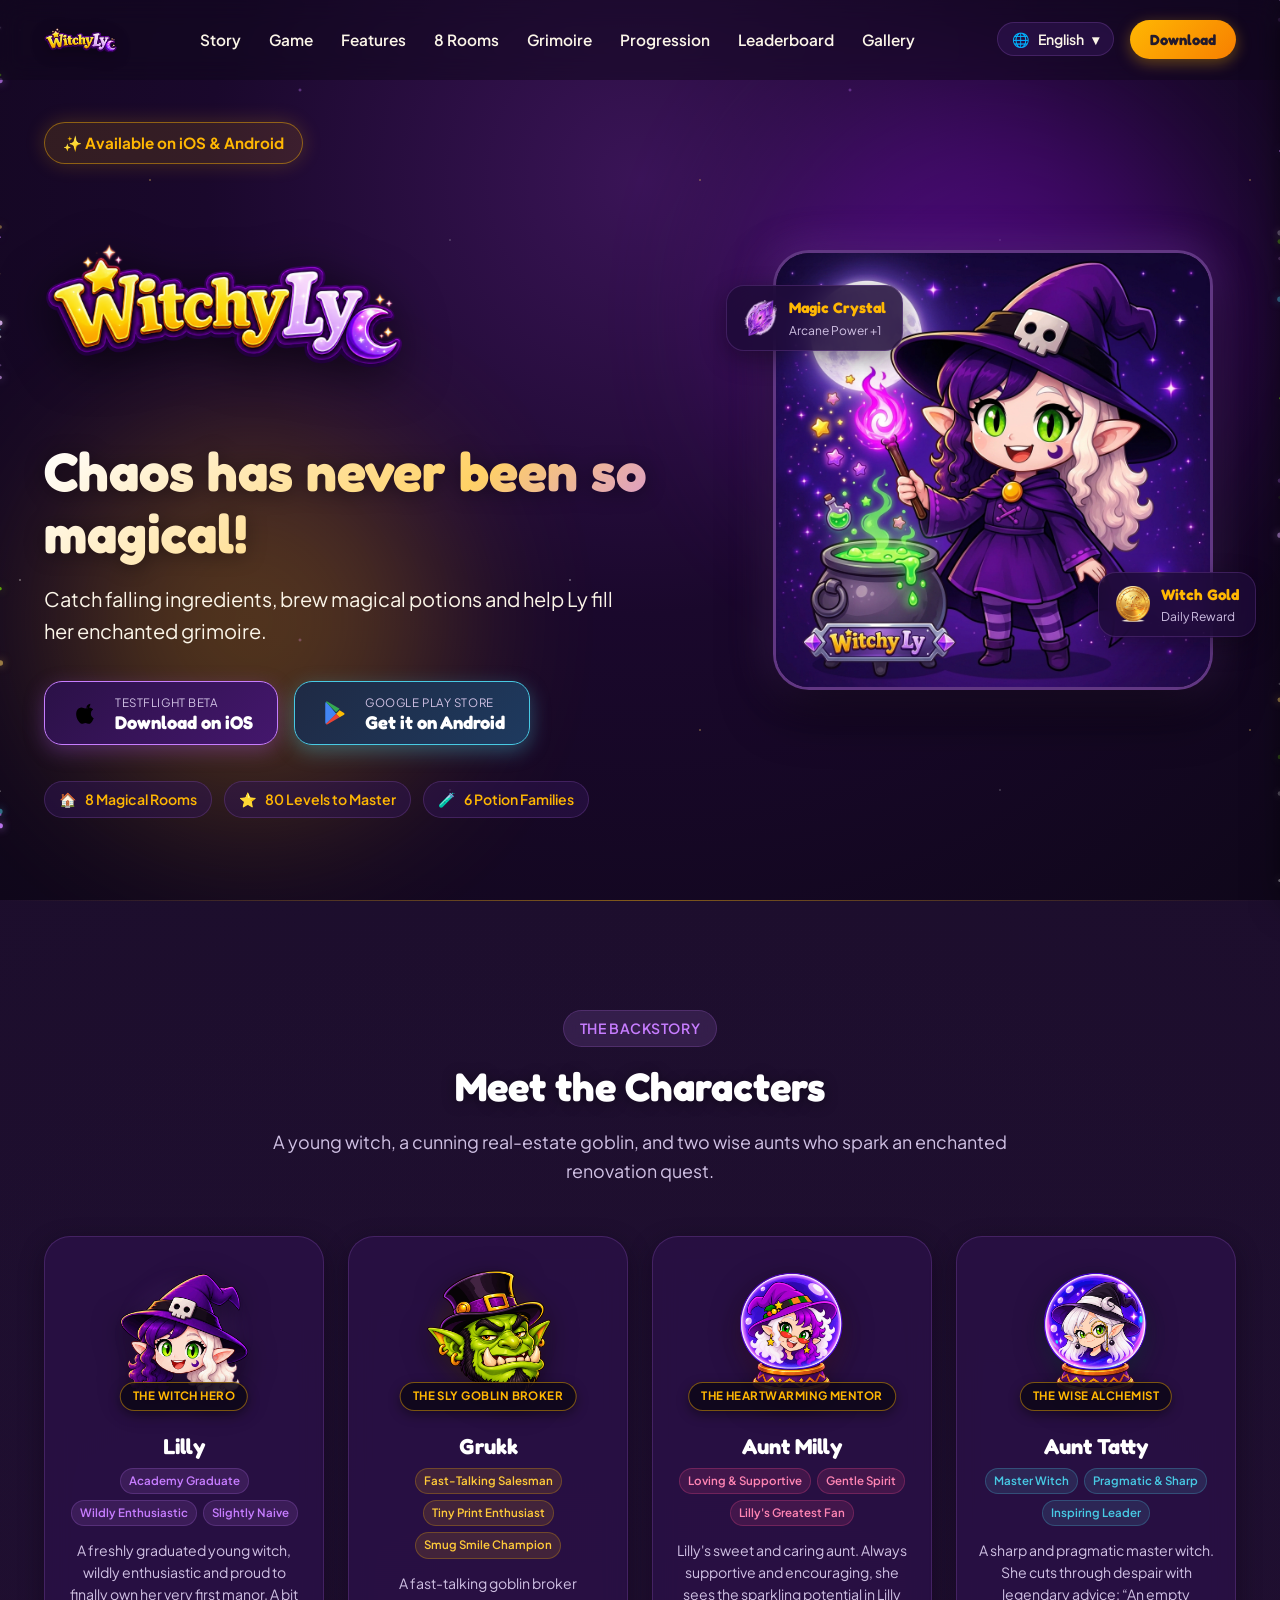
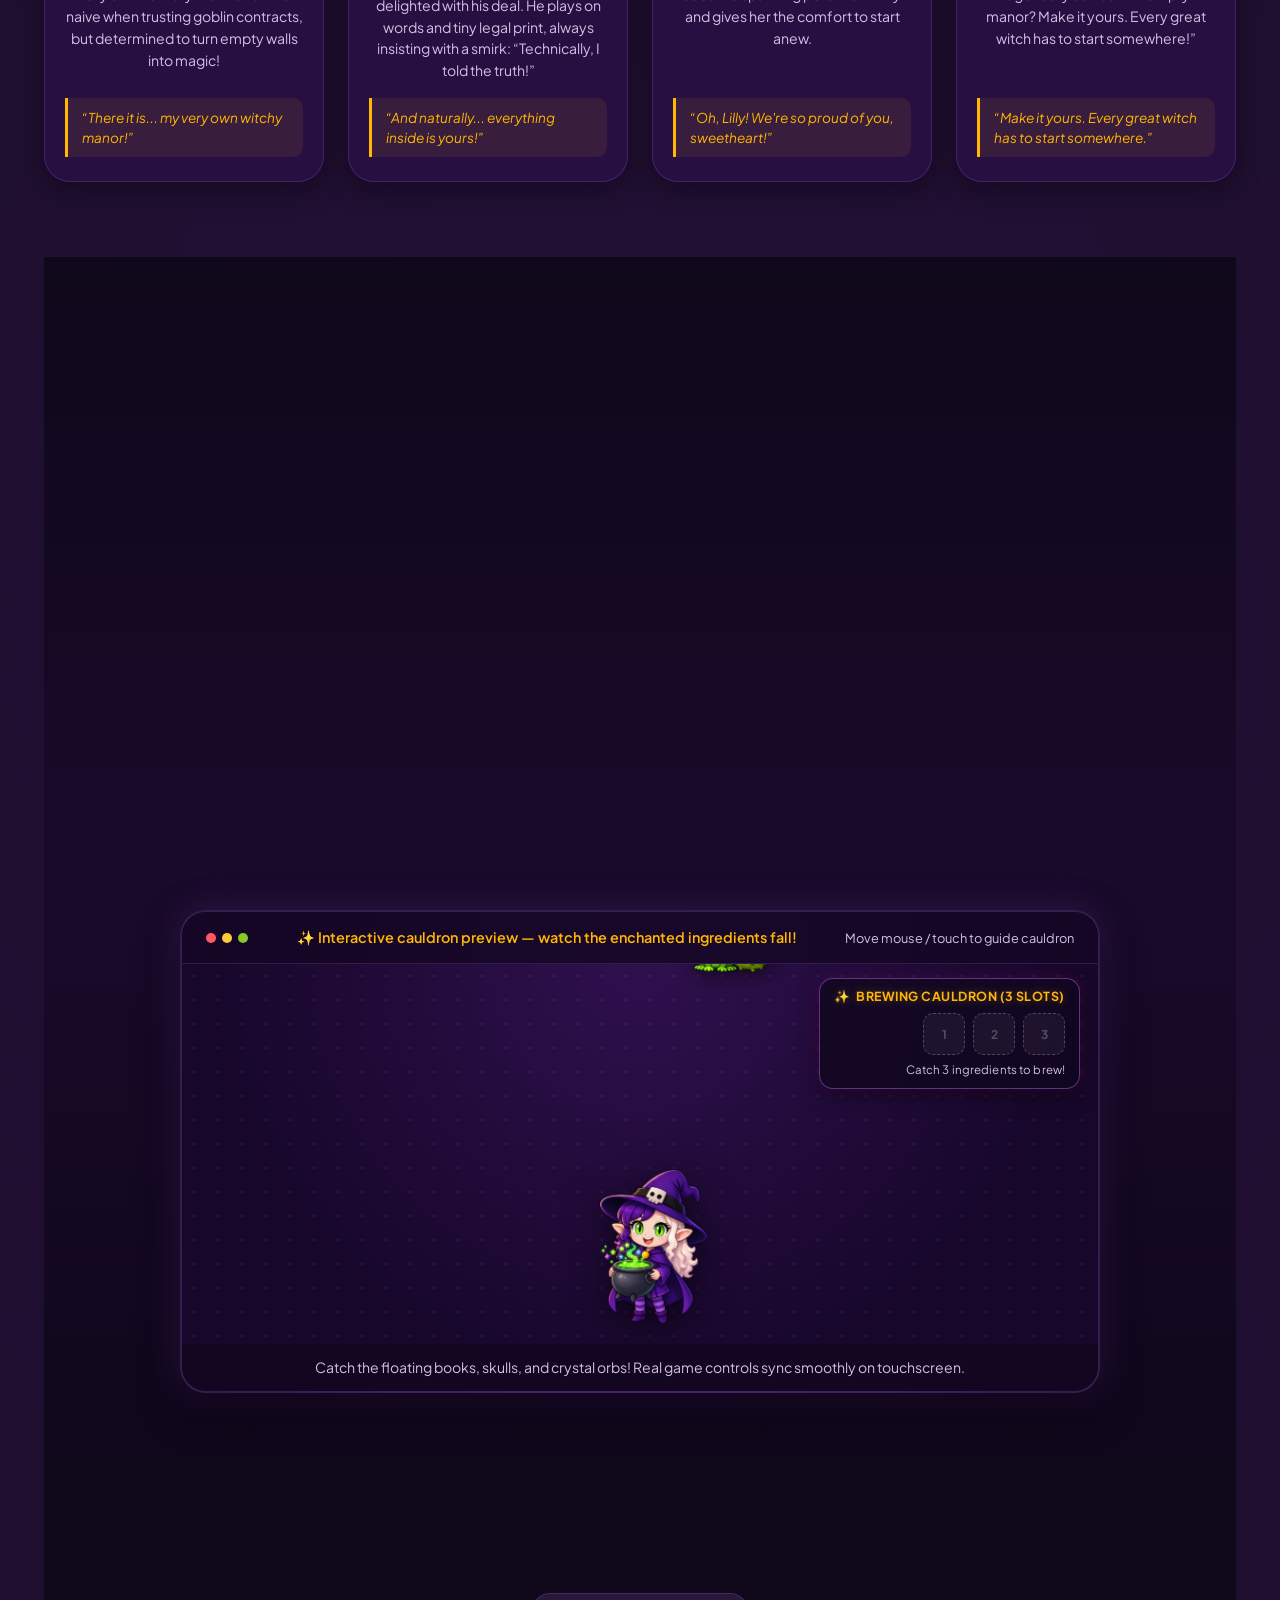
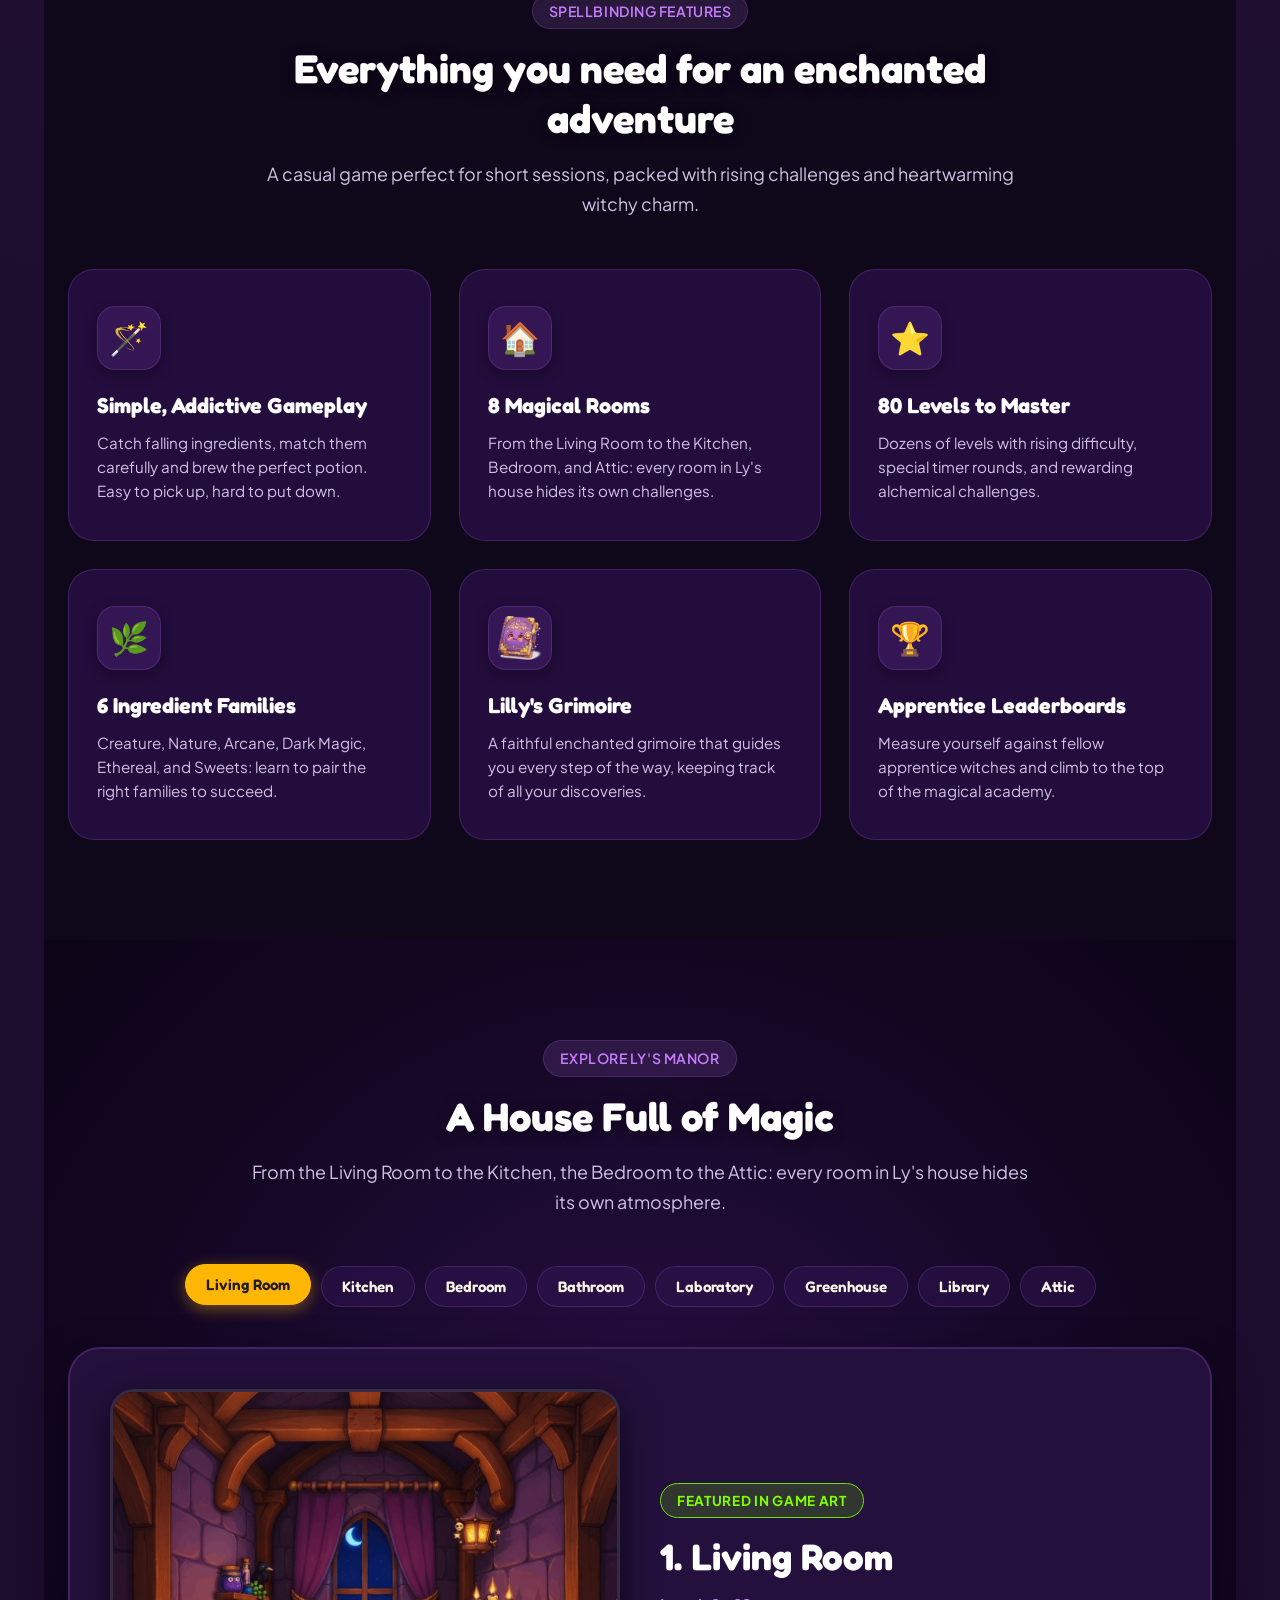
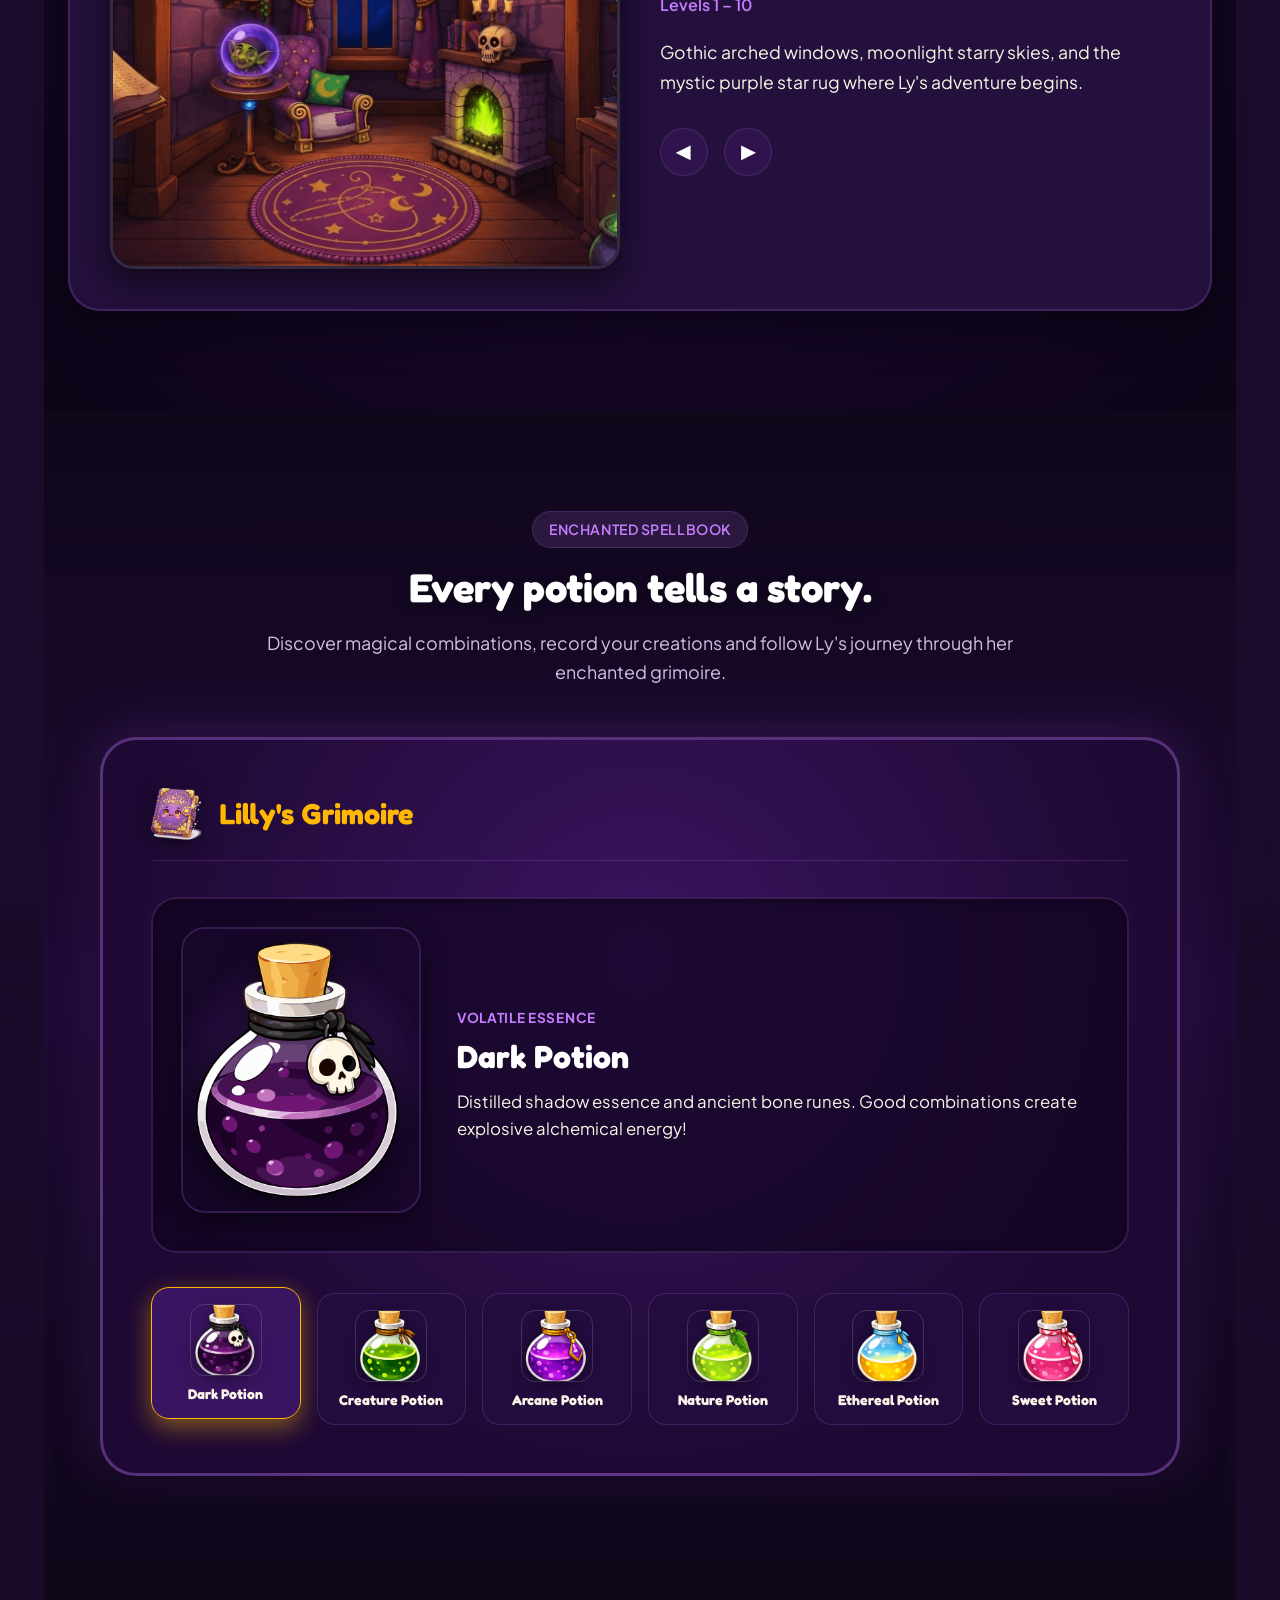
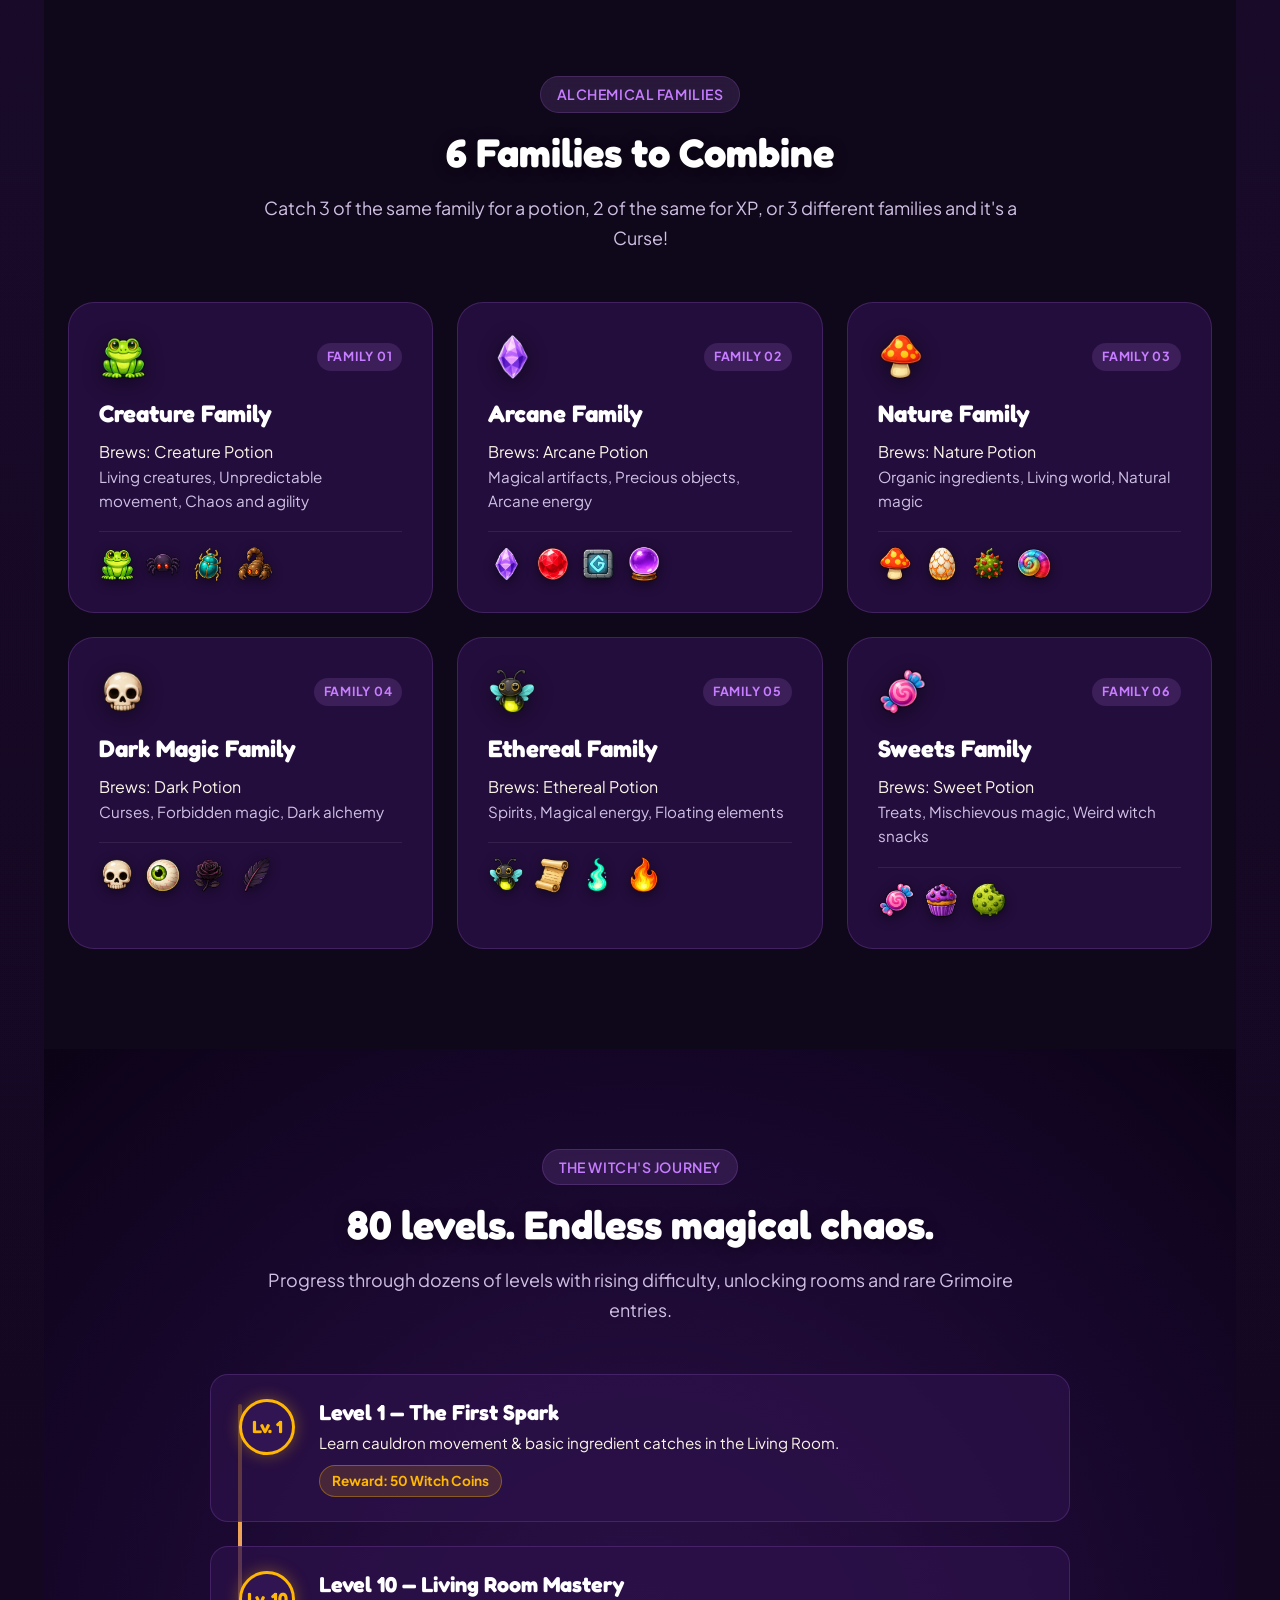
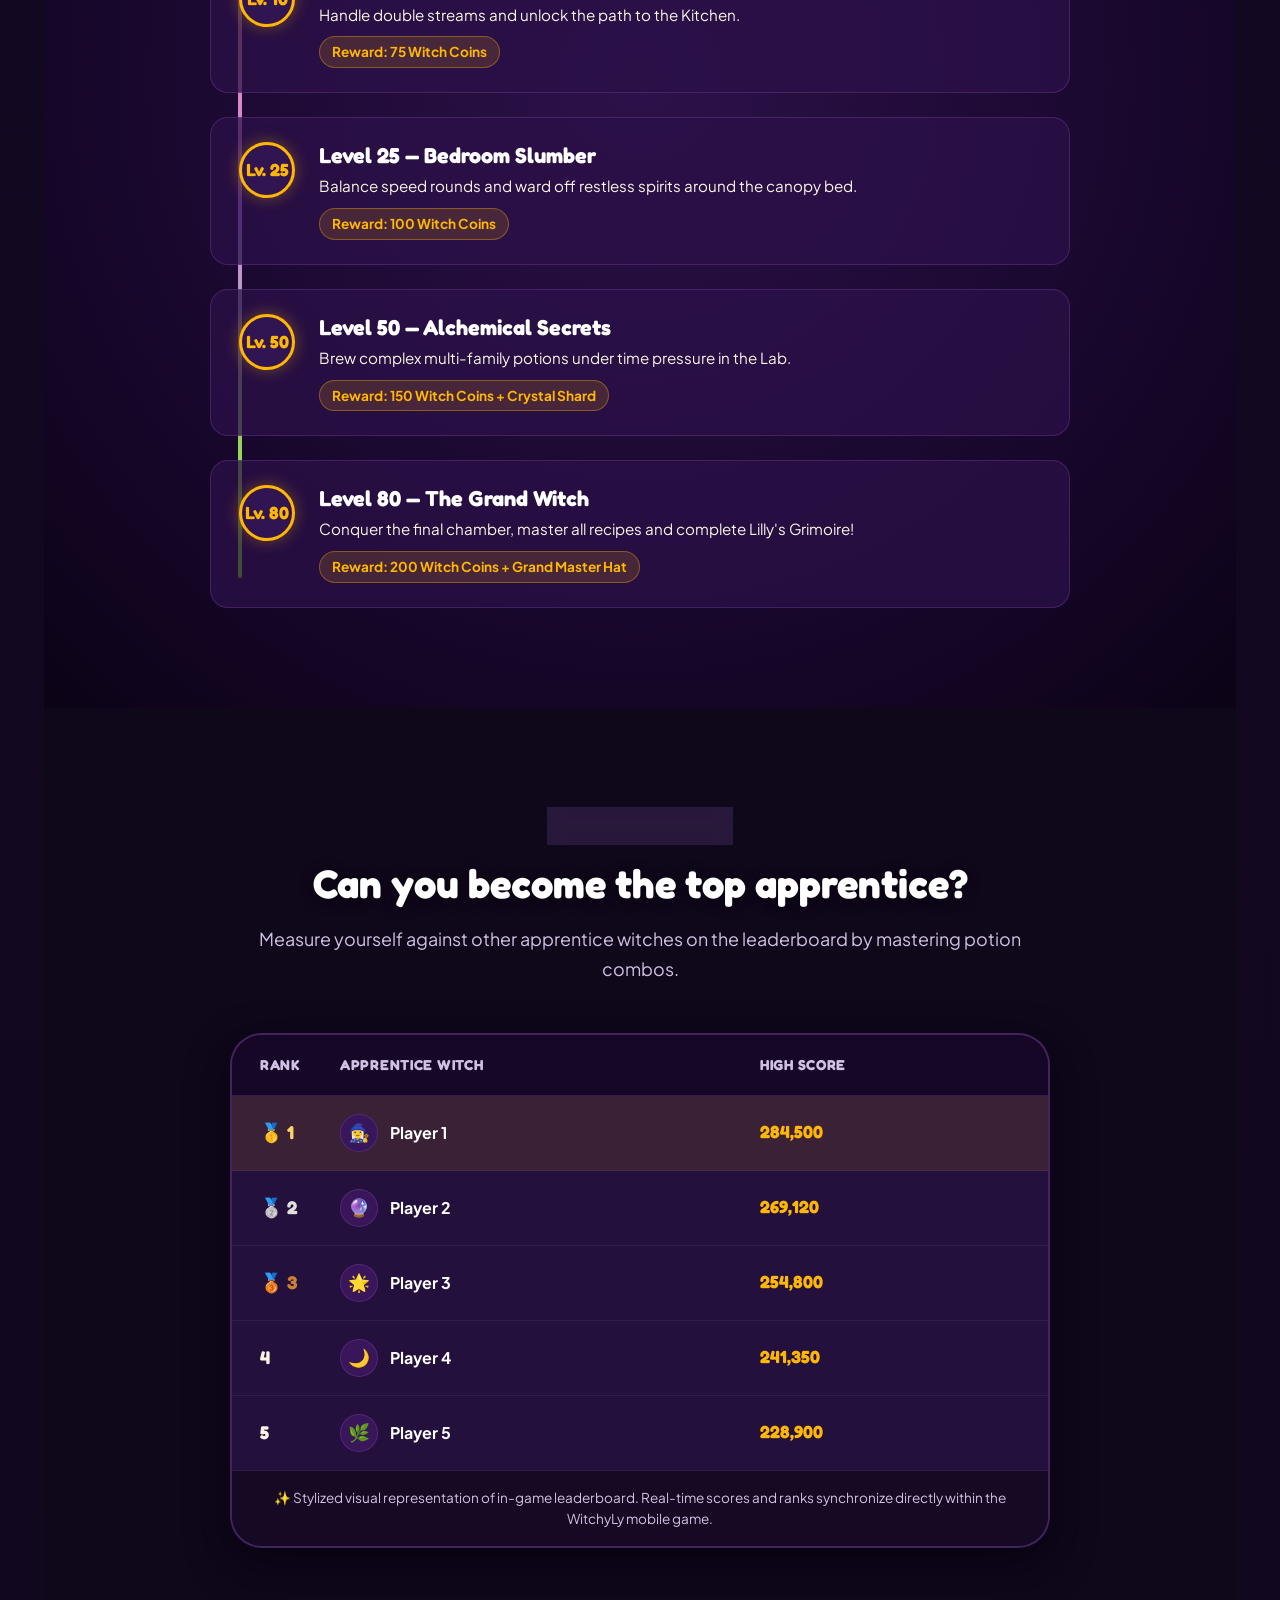
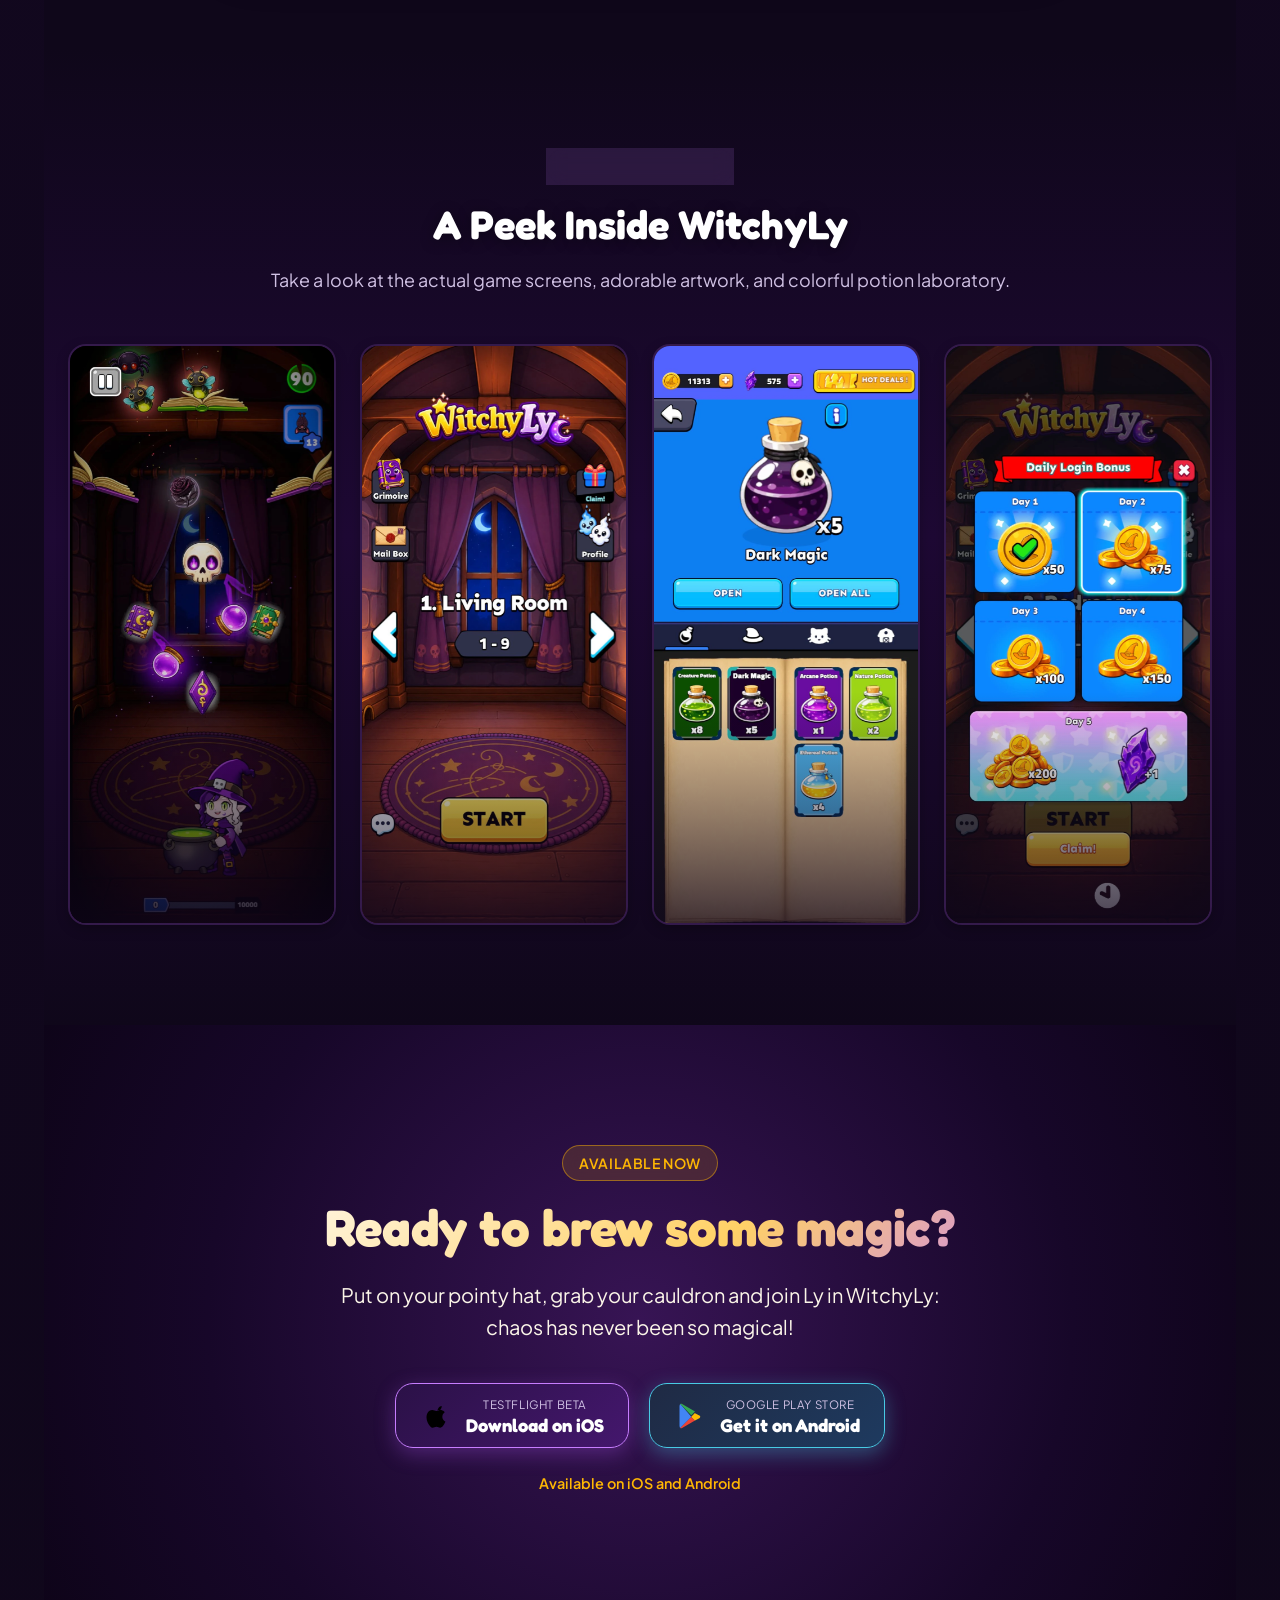
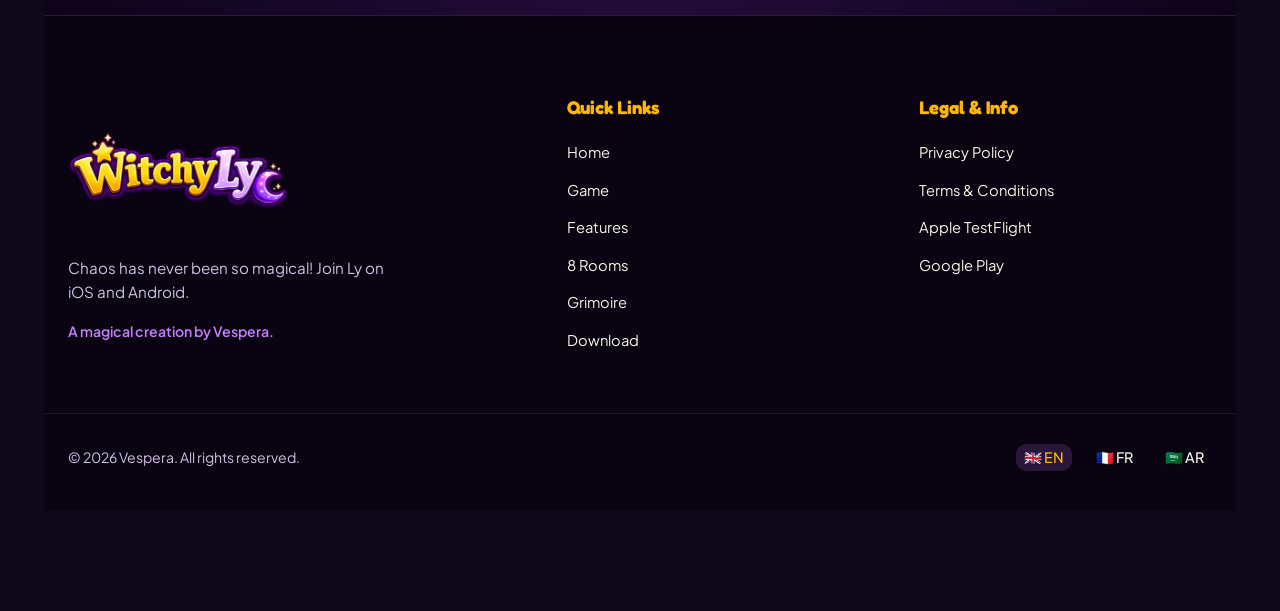
==== commit 3aa6d87e: "Update index.html" ====
--- a/index.html
+++ b/index.html
@@ -285,13 +285,6 @@
         </p>
       </div>
 
-      <!-- Cast Showcase Sub-header -->
-      <div class="story-sub-header reveal-on-scroll">
-        <h3 class="story-sub-title" data-i18n="story.cast_title">Meet the Characters</h3>
-        <p class="story-sub-desc" data-i18n="story.cast_subtitle">The ambitious young witch, the sly goblin broker, and
-          two wise role models.</p>
-      </div>
-
       <!-- Characters Grid (4 Main Characters) -->
       <div class="characters-grid">
         <!-- Lilly -->
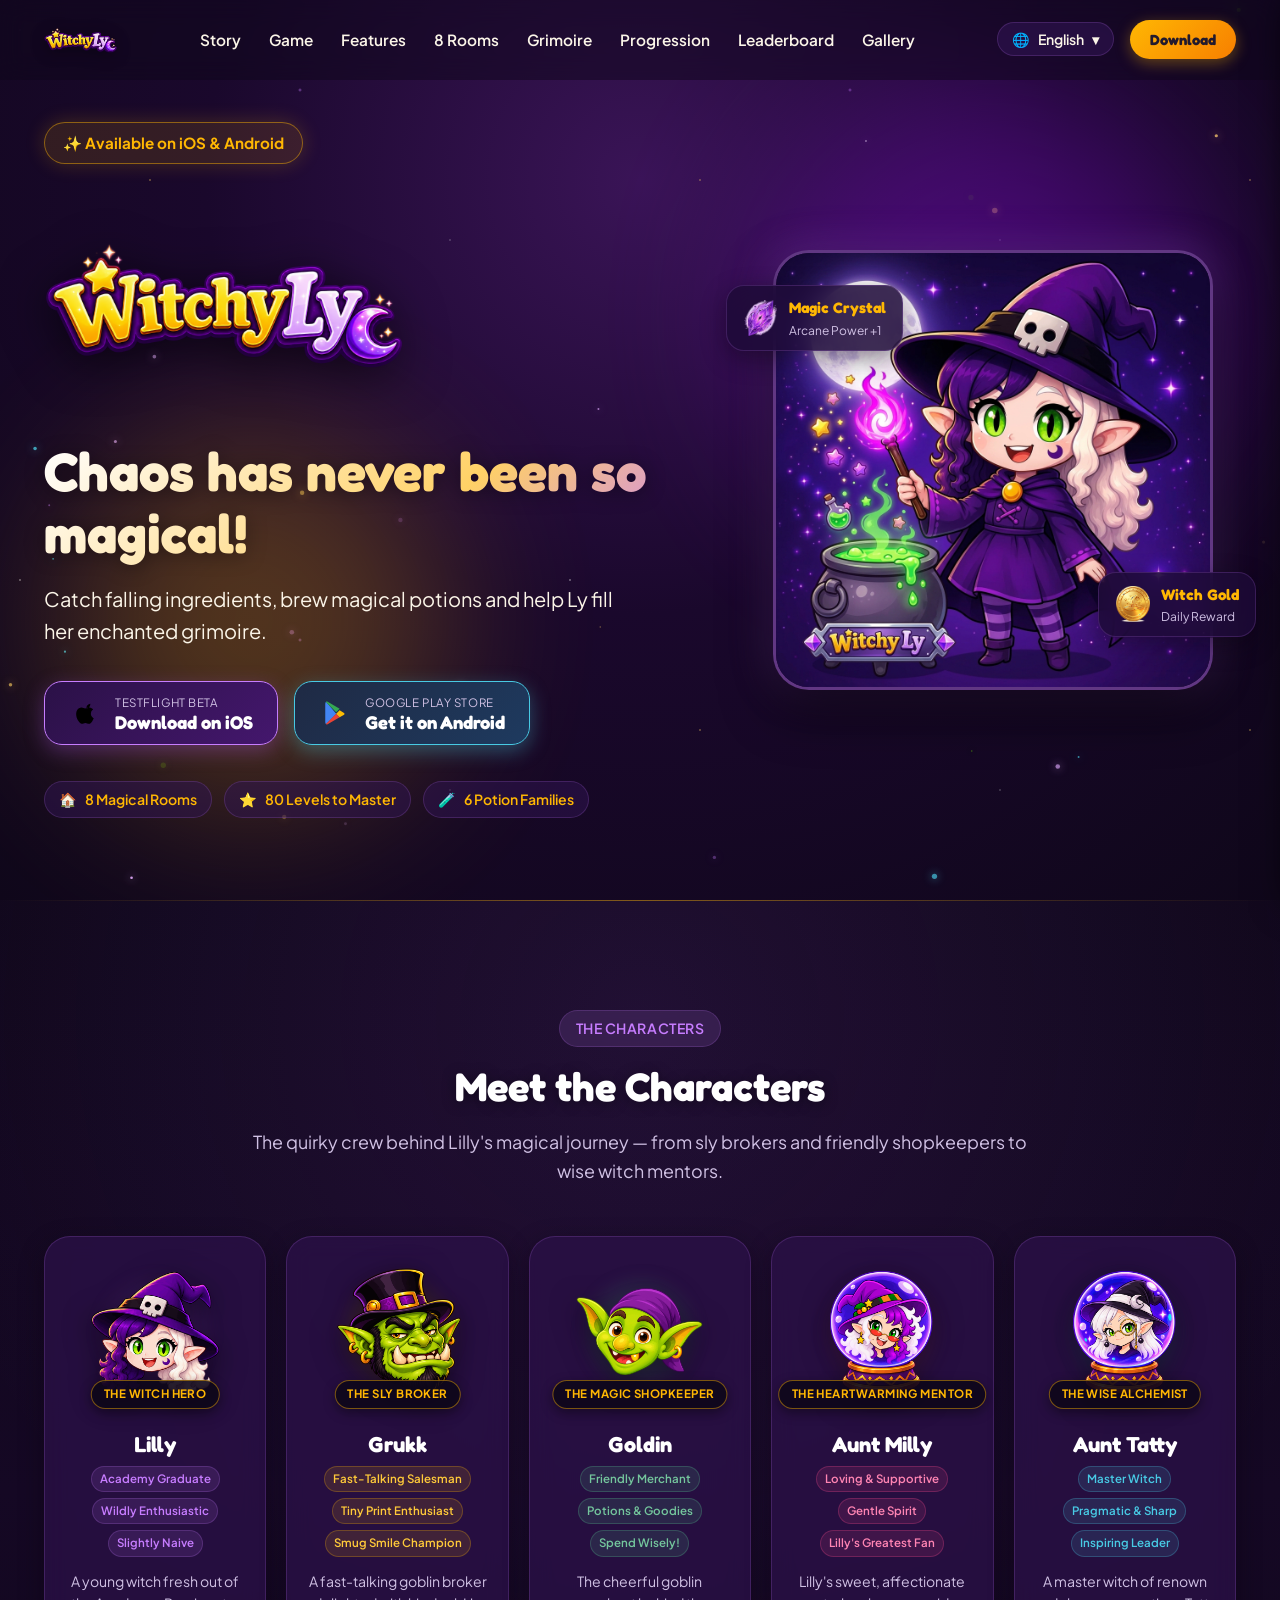
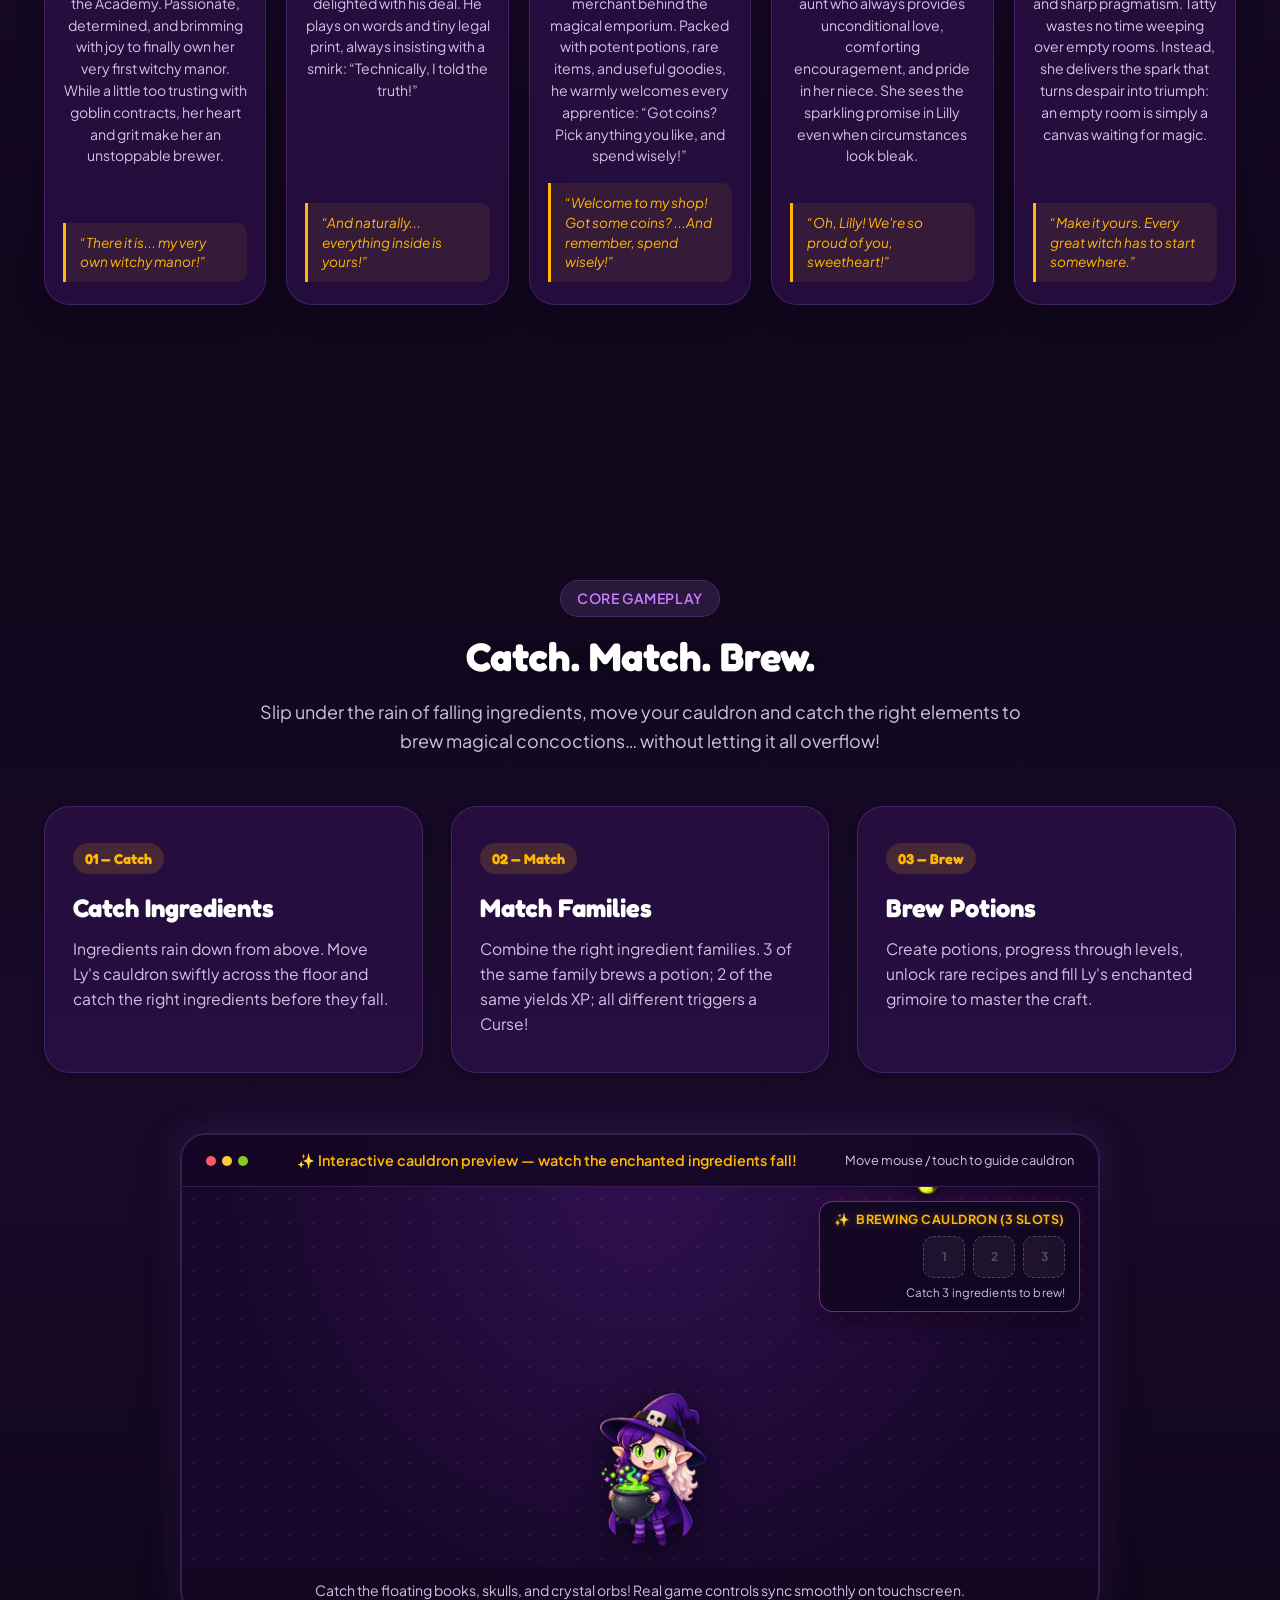
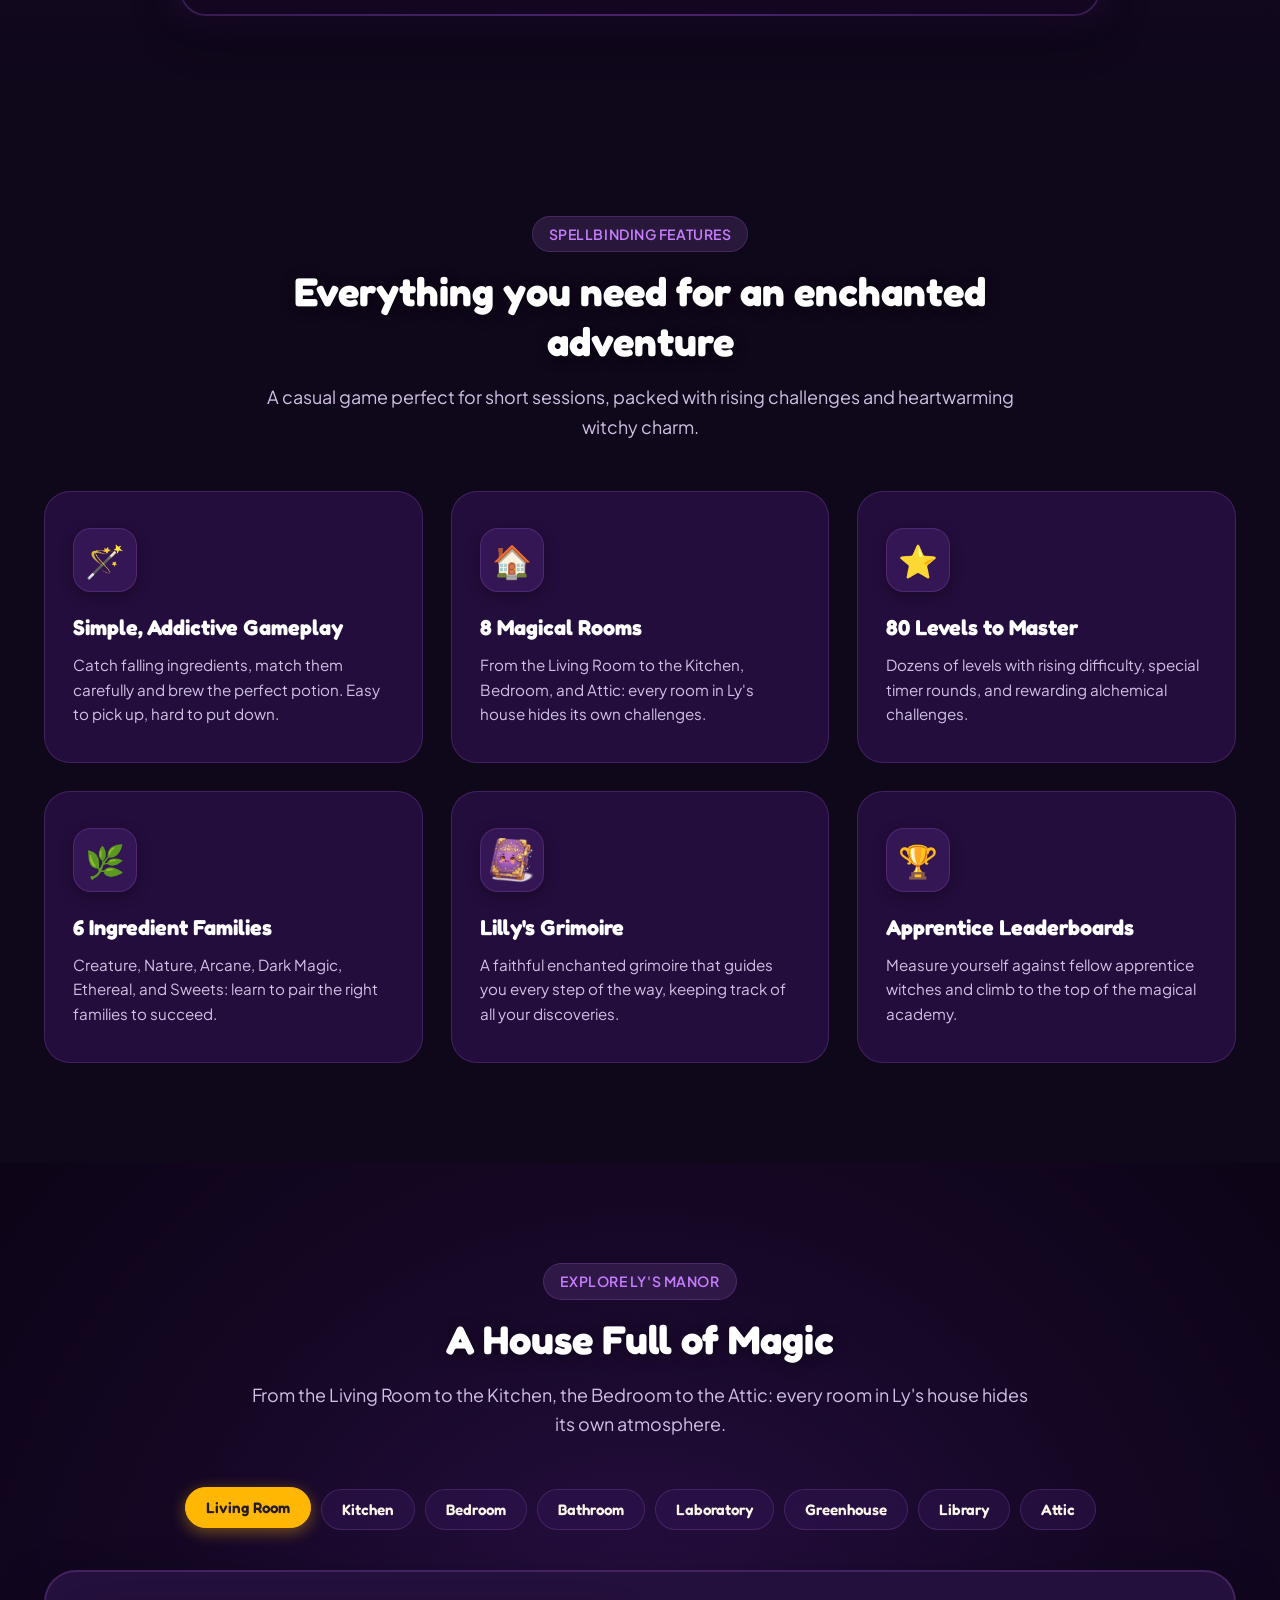
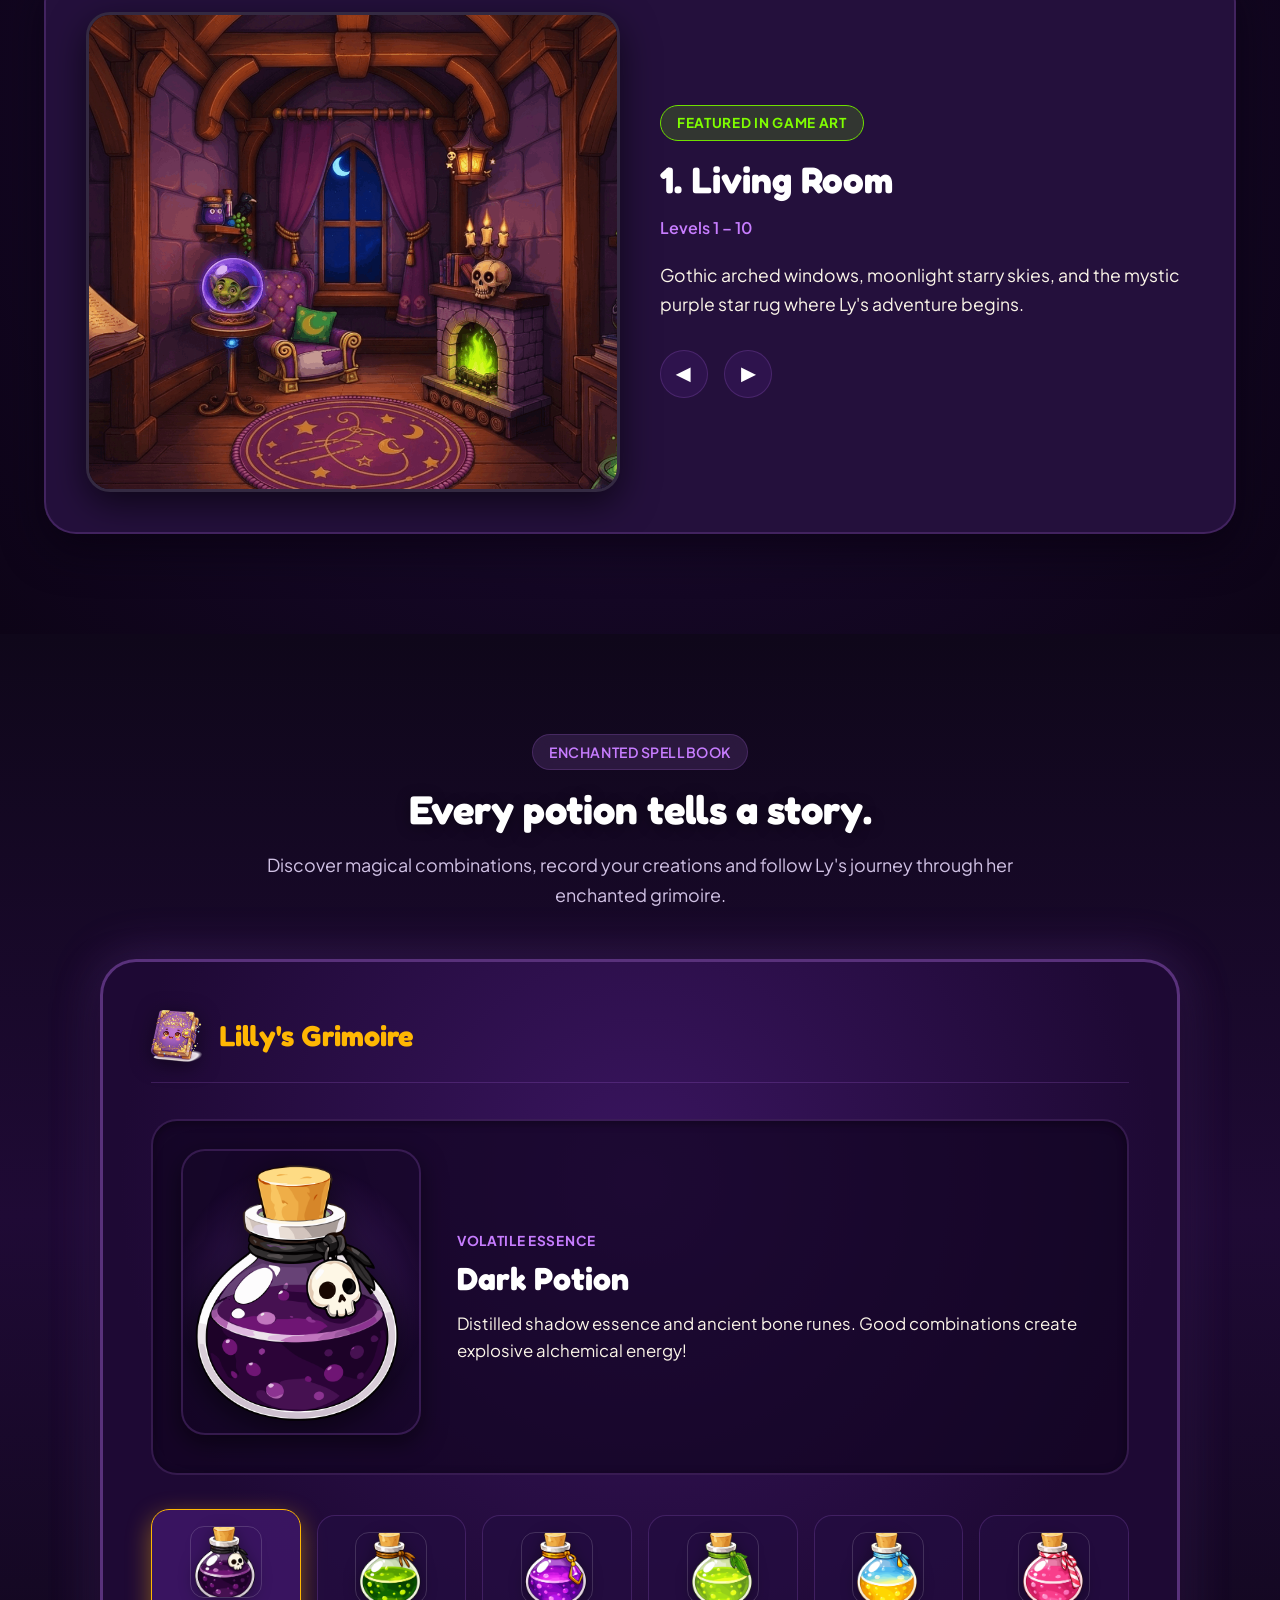
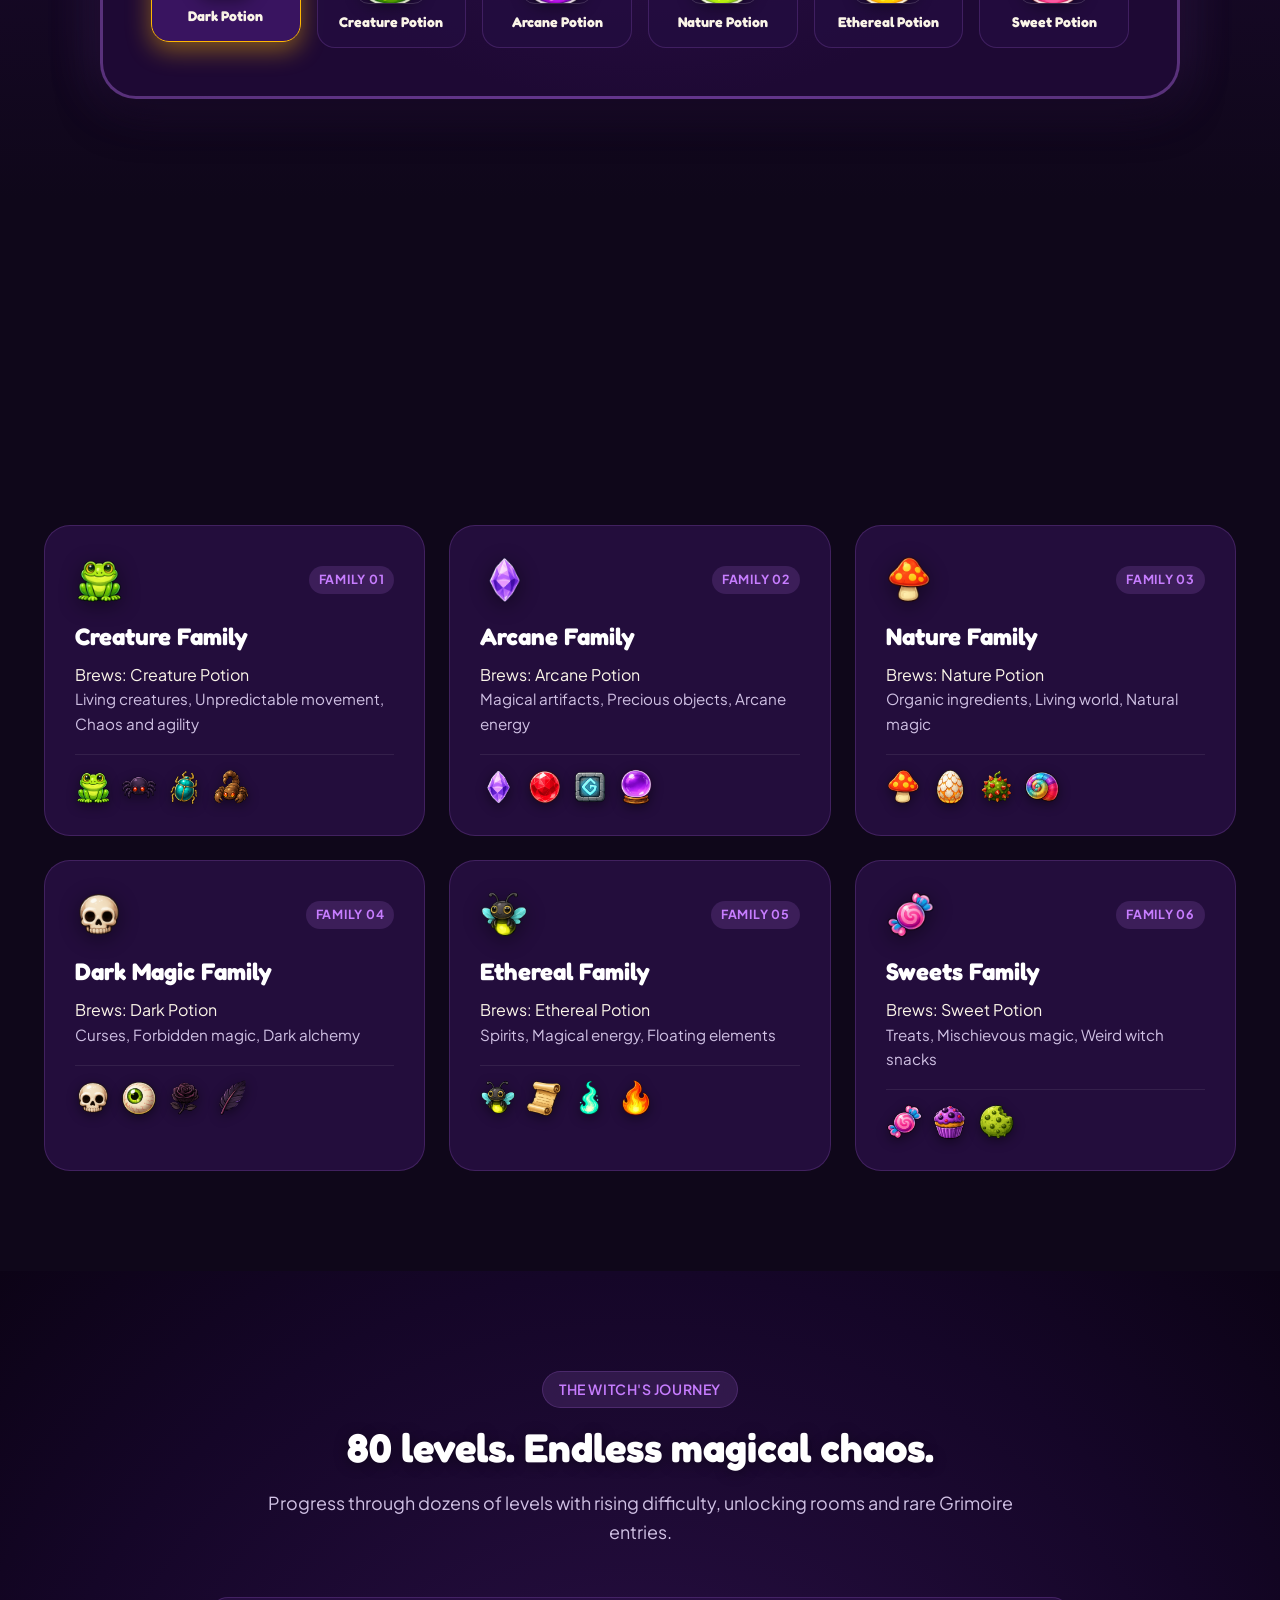
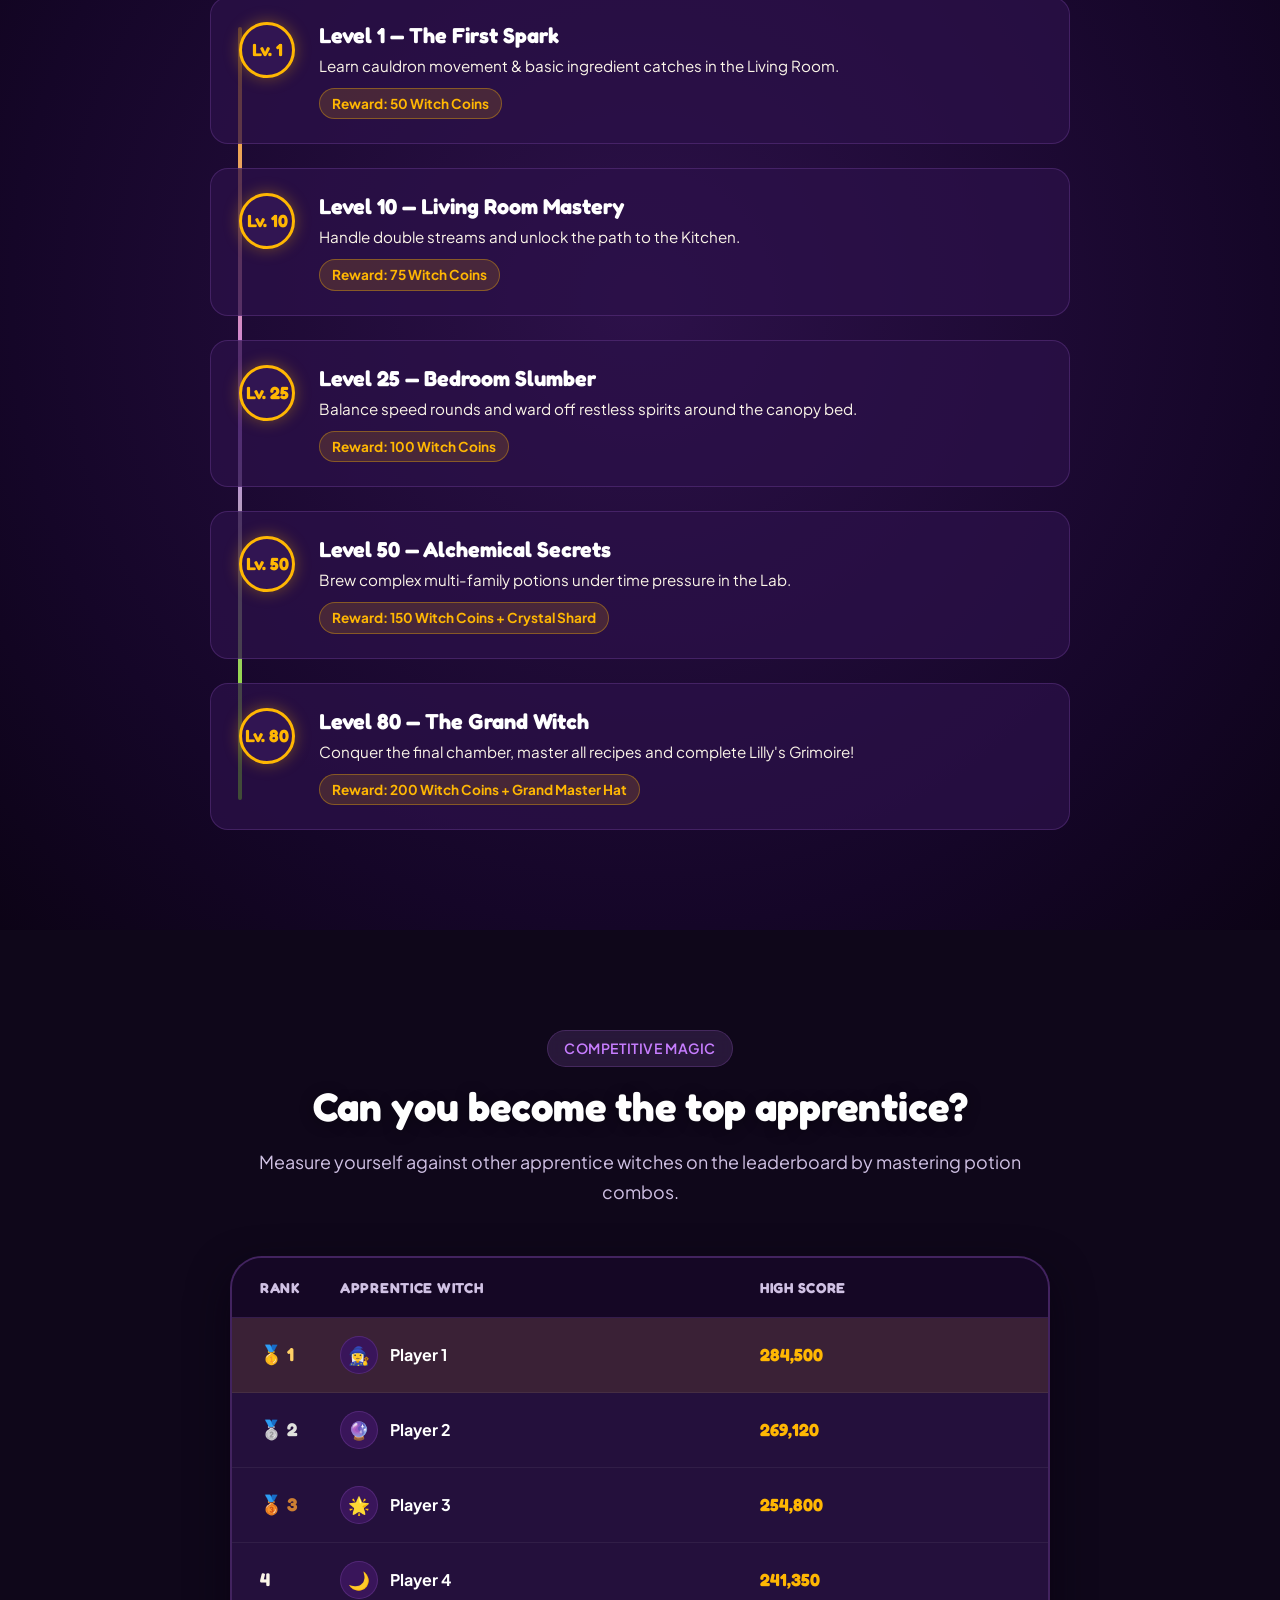
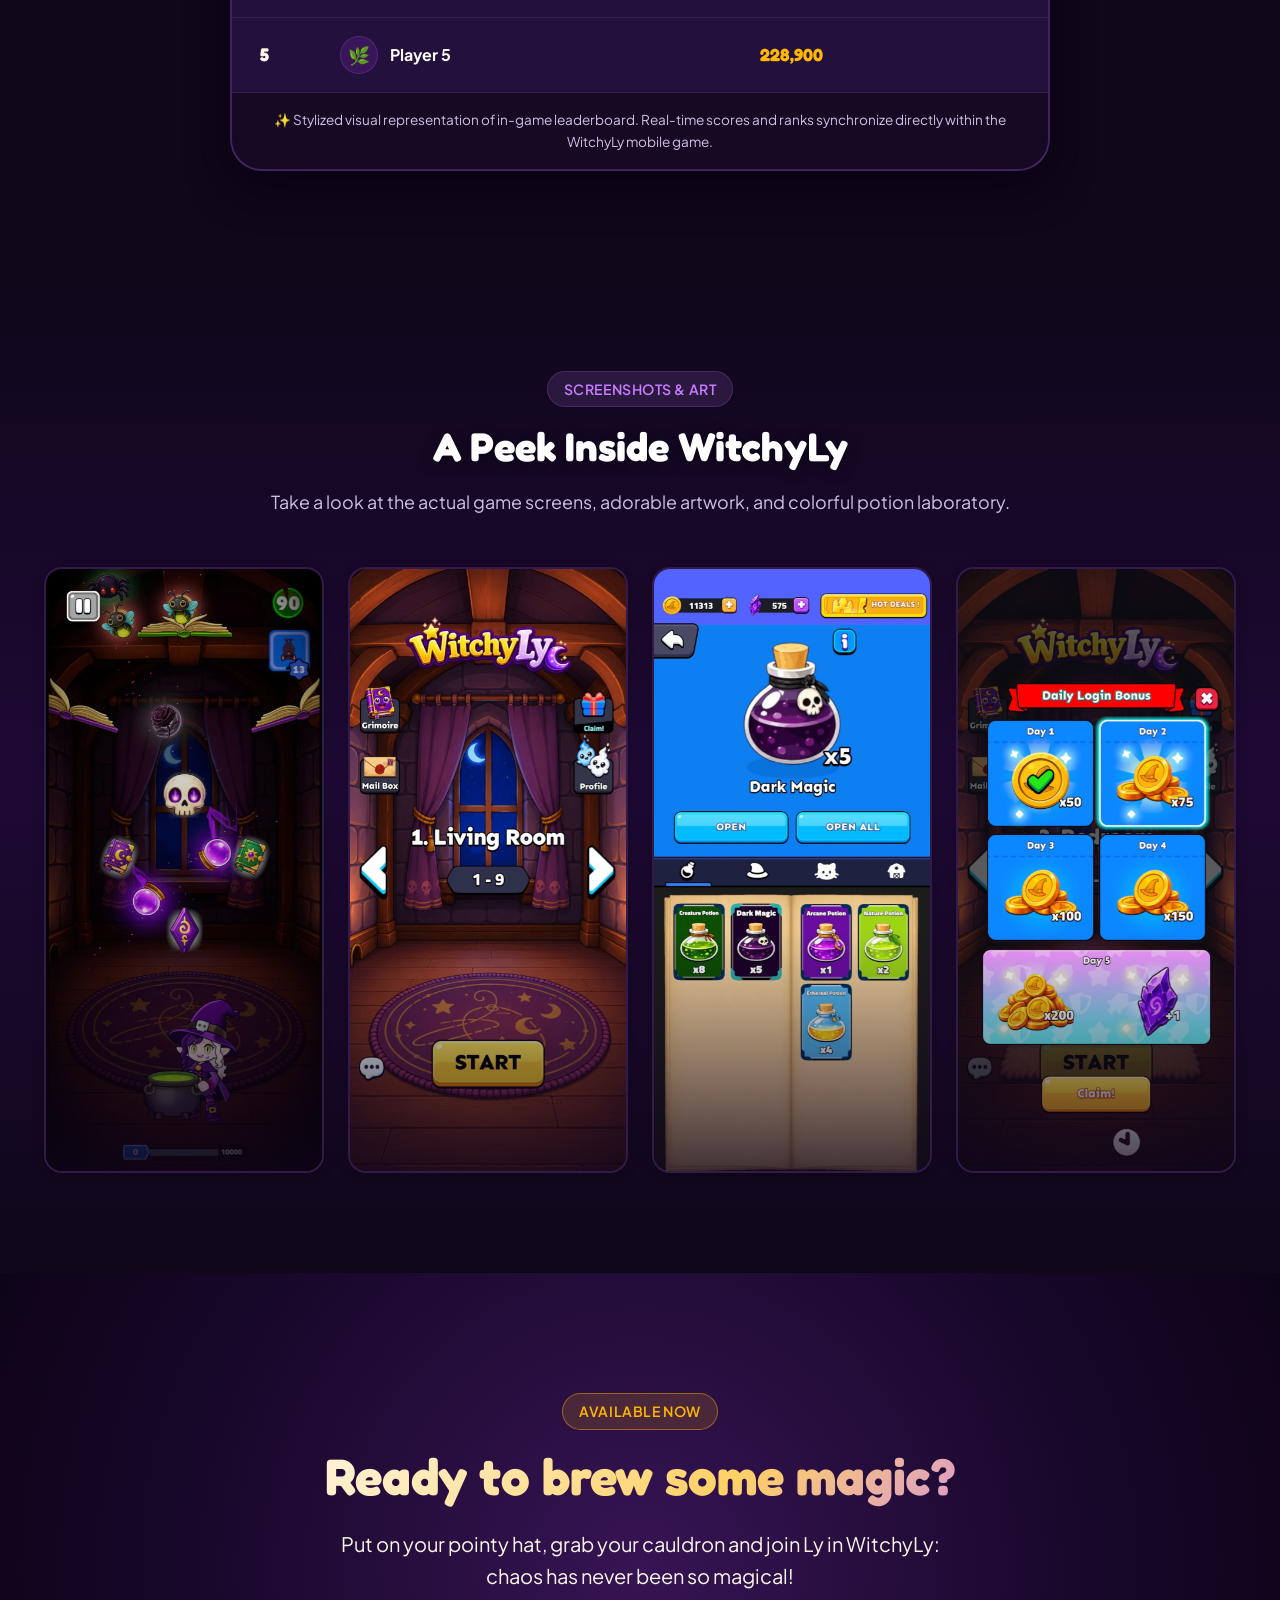
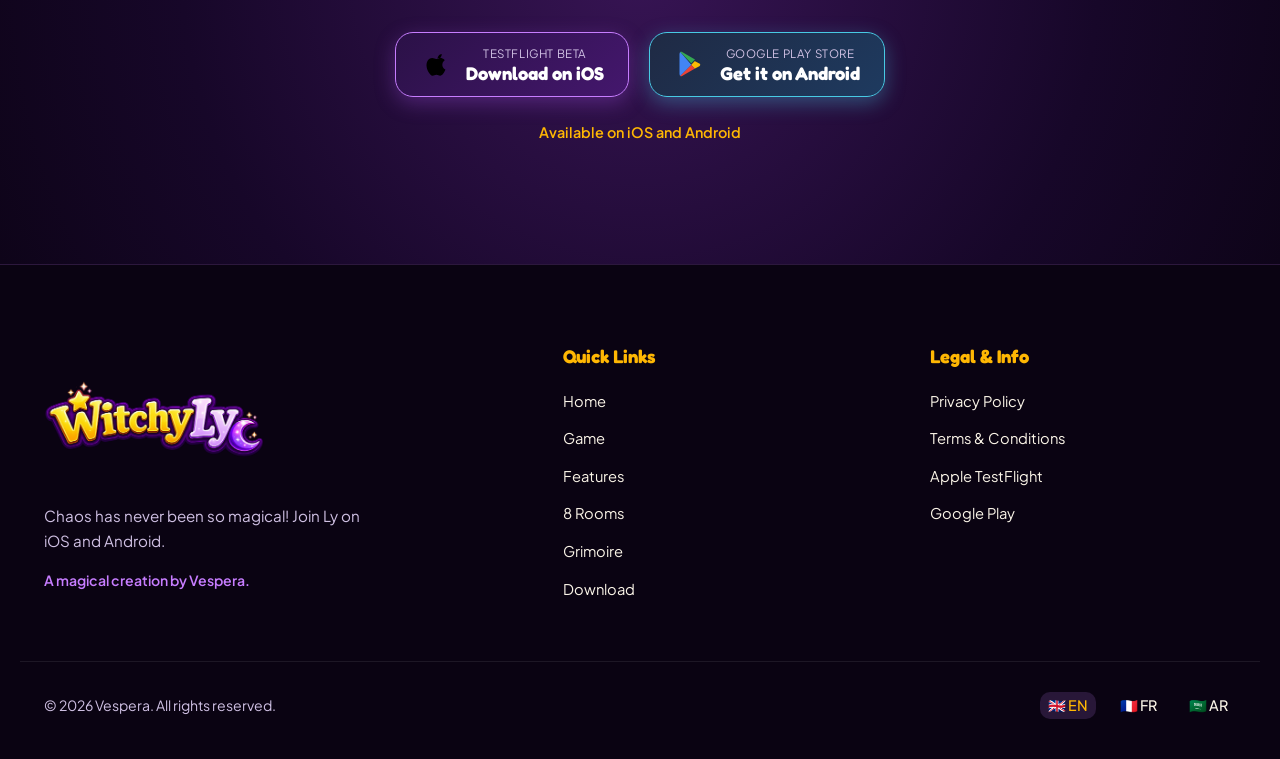
==== commit 27e460d5: "godlin added" ====
--- a/index.html
+++ b/index.html
@@ -285,7 +285,7 @@
         </p>
       </div>
 
-      <!-- Characters Grid (4 Main Characters) -->
+      <!-- Characters Grid (5 Main Characters) -->
       <div class="characters-grid">
         <!-- Lilly -->
         <article class="character-card char-card-lilly reveal-on-scroll delay-1">
@@ -337,8 +337,33 @@
           </div>
         </article>
 
+        <!-- Goldin -->
+        <article class="character-card char-card-goldin reveal-on-scroll delay-3">
+          <div class="character-avatar-wrapper">
+            <div class="character-avatar-glow"></div>
+            <img src="assets/characters/Goldin.png" alt="Goldin" class="character-portrait" loading="lazy">
+            <span class="character-role-pill" data-i18n="story.char_goldin_role">The Magic Shopkeeper</span>
+          </div>
+          <div class="character-info">
+            <h4 class="character-name" data-i18n="story.char_goldin_name">Goldin</h4>
+            <div class="character-tags">
+              <span class="char-tag" data-i18n="story.char_goldin_tag1">Friendly Merchant</span>
+              <span class="char-tag" data-i18n="story.char_goldin_tag2">Potions & Goodies</span>
+              <span class="char-tag" data-i18n="story.char_goldin_tag3">Spend Wisely!</span>
+            </div>
+            <p class="character-bio" data-i18n="story.char_goldin_desc">
+              The cheerful goblin merchant behind the magical emporium. Packed with potent potions, rare items, and
+              useful goodies, he warmly welcomes every apprentice: “Got coins? Pick anything you like, and spend
+              wisely!”
+            </p>
+            <blockquote class="character-quote" data-i18n="story.char_goldin_quote">
+              “Welcome to my shop! Got some coins? ...And remember, spend wisely!”
+            </blockquote>
+          </div>
+        </article>
+
         <!-- Aunt Milly -->
-        <article class="character-card char-card-milly reveal-on-scroll delay-3">
+        <article class="character-card char-card-milly reveal-on-scroll delay-4">
           <div class="character-avatar-wrapper">
             <div class="character-avatar-glow"></div>
             <img src="assets/characters/Milly.png" alt="Aunt Milly" class="character-portrait" loading="lazy">
@@ -362,7 +387,7 @@
         </article>
 
         <!-- Aunt Tatty -->
-        <article class="character-card char-card-tatty reveal-on-scroll delay-4">
+        <article class="character-card char-card-tatty reveal-on-scroll delay-5">
           <div class="character-avatar-wrapper">
             <div class="character-avatar-glow"></div>
             <img src="assets/characters/Tatty.png" alt="Aunt Tatty" class="character-portrait" loading="lazy">
@@ -385,6 +410,8 @@
           </div>
         </article>
       </div>
+    </div>
+  </section>
 
 
       <!-- ========================================================================
--- a/css/style.css
+++ b/css/style.css
@@ -742,11 +742,11 @@
   font-size: 1.05rem;
 }
 
-/* 4-Column Characters Grid */
+/* 5-Column Characters Grid */
 .characters-grid {
   display: grid;
-  grid-template-columns: repeat(4, 1fr);
-  gap: 24px;
+  grid-template-columns: repeat(5, 1fr);
+  gap: 20px;
   margin-bottom: 75px;
 }
 
@@ -756,7 +756,7 @@
   -webkit-backdrop-filter: blur(12px);
   border: 1px solid var(--border-subtle);
   border-radius: var(--radius-lg);
-  padding: 28px 20px 24px 20px;
+  padding: 26px 18px 22px 18px;
   display: flex;
   flex-direction: column;
   text-align: center;
@@ -779,6 +779,11 @@
 .char-card-grukk:hover {
   border-color: rgba(255, 183, 3, 0.6);
   box-shadow: var(--shadow-lg), 0 0 30px rgba(255, 183, 3, 0.35);
+}
+
+.char-card-goldin:hover {
+  border-color: rgba(82, 183, 136, 0.6);
+  box-shadow: var(--shadow-lg), 0 0 30px rgba(82, 183, 136, 0.35);
 }
 
 .char-card-milly:hover {
@@ -813,6 +818,10 @@
 
 .char-card-grukk .character-avatar-glow {
   background: radial-gradient(circle, rgba(255, 183, 3, 0.4) 0%, transparent 70%);
+}
+
+.char-card-goldin .character-avatar-glow {
+  background: radial-gradient(circle, rgba(82, 183, 136, 0.45) 0%, transparent 70%);
 }
 
 .char-card-milly .character-avatar-glow {
@@ -894,6 +903,12 @@
   border-color: rgba(255, 183, 3, 0.25);
 }
 
+.char-card-goldin .char-tag {
+  background: rgba(82, 183, 136, 0.14);
+  color: #74c69d;
+  border-color: rgba(82, 183, 136, 0.28);
+}
+
 .char-card-milly .char-tag {
   background: rgba(255, 77, 141, 0.12);
   color: #ff85b3;
@@ -1213,6 +1228,31 @@
 .speaker-grukk .dialogue-bubble {
   background: rgba(46, 32, 16, 0.92);
   border: 1px solid rgba(255, 183, 3, 0.35);
+  border-top-right-radius: 3px;
+}
+
+/* Speaker: Goldin (Right / Emerald Merchant) */
+.speaker-goldin {
+  align-self: flex-end;
+  flex-direction: row-reverse;
+}
+
+.speaker-goldin .dialogue-avatar-box {
+  border-color: #52b788;
+  box-shadow: 0 0 10px rgba(82, 183, 136, 0.35);
+}
+
+.speaker-goldin .dialogue-content {
+  align-items: flex-end;
+}
+
+.speaker-goldin .dialogue-author {
+  color: #74c69d;
+}
+
+.speaker-goldin .dialogue-bubble {
+  background: rgba(18, 48, 32, 0.92);
+  border: 1px solid rgba(82, 183, 136, 0.35);
   border-top-right-radius: 3px;
 }
 
--- a/css/responsive.css
+++ b/css/responsive.css
@@ -115,6 +115,13 @@
    Breakpoints
    ========================================================================== */
 
+/* 1200px — Small Desktop / Large Tablets */
+@media (max-width: 1200px) {
+  .characters-grid {
+    grid-template-columns: repeat(3, 1fr);
+  }
+}
+
 /* 1024px — Laptops & Tablets Landscape */
 @media (max-width: 1024px) {
   .hero-grid {
@@ -463,18 +470,22 @@
 }
 
 html[dir="rtl"] .speaker-grukk .dialogue-content,
+html[dir="rtl"] .speaker-goldin .dialogue-content,
 html[dir="rtl"] .speaker-milly .dialogue-content,
 html[dir="rtl"] .speaker-tatty .dialogue-content,
 body.rtl-mode .speaker-grukk .dialogue-content,
+body.rtl-mode .speaker-goldin .dialogue-content,
 body.rtl-mode .speaker-milly .dialogue-content,
 body.rtl-mode .speaker-tatty .dialogue-content {
   align-items: flex-end;
 }
 
 html[dir="rtl"] .speaker-grukk .dialogue-bubble,
+html[dir="rtl"] .speaker-goldin .dialogue-bubble,
 html[dir="rtl"] .speaker-milly .dialogue-bubble,
 html[dir="rtl"] .speaker-tatty .dialogue-bubble,
 body.rtl-mode .speaker-grukk .dialogue-bubble,
+body.rtl-mode .speaker-goldin .dialogue-bubble,
 body.rtl-mode .speaker-milly .dialogue-bubble,
 body.rtl-mode .speaker-tatty .dialogue-bubble {
   border-top-left-radius: 3px;
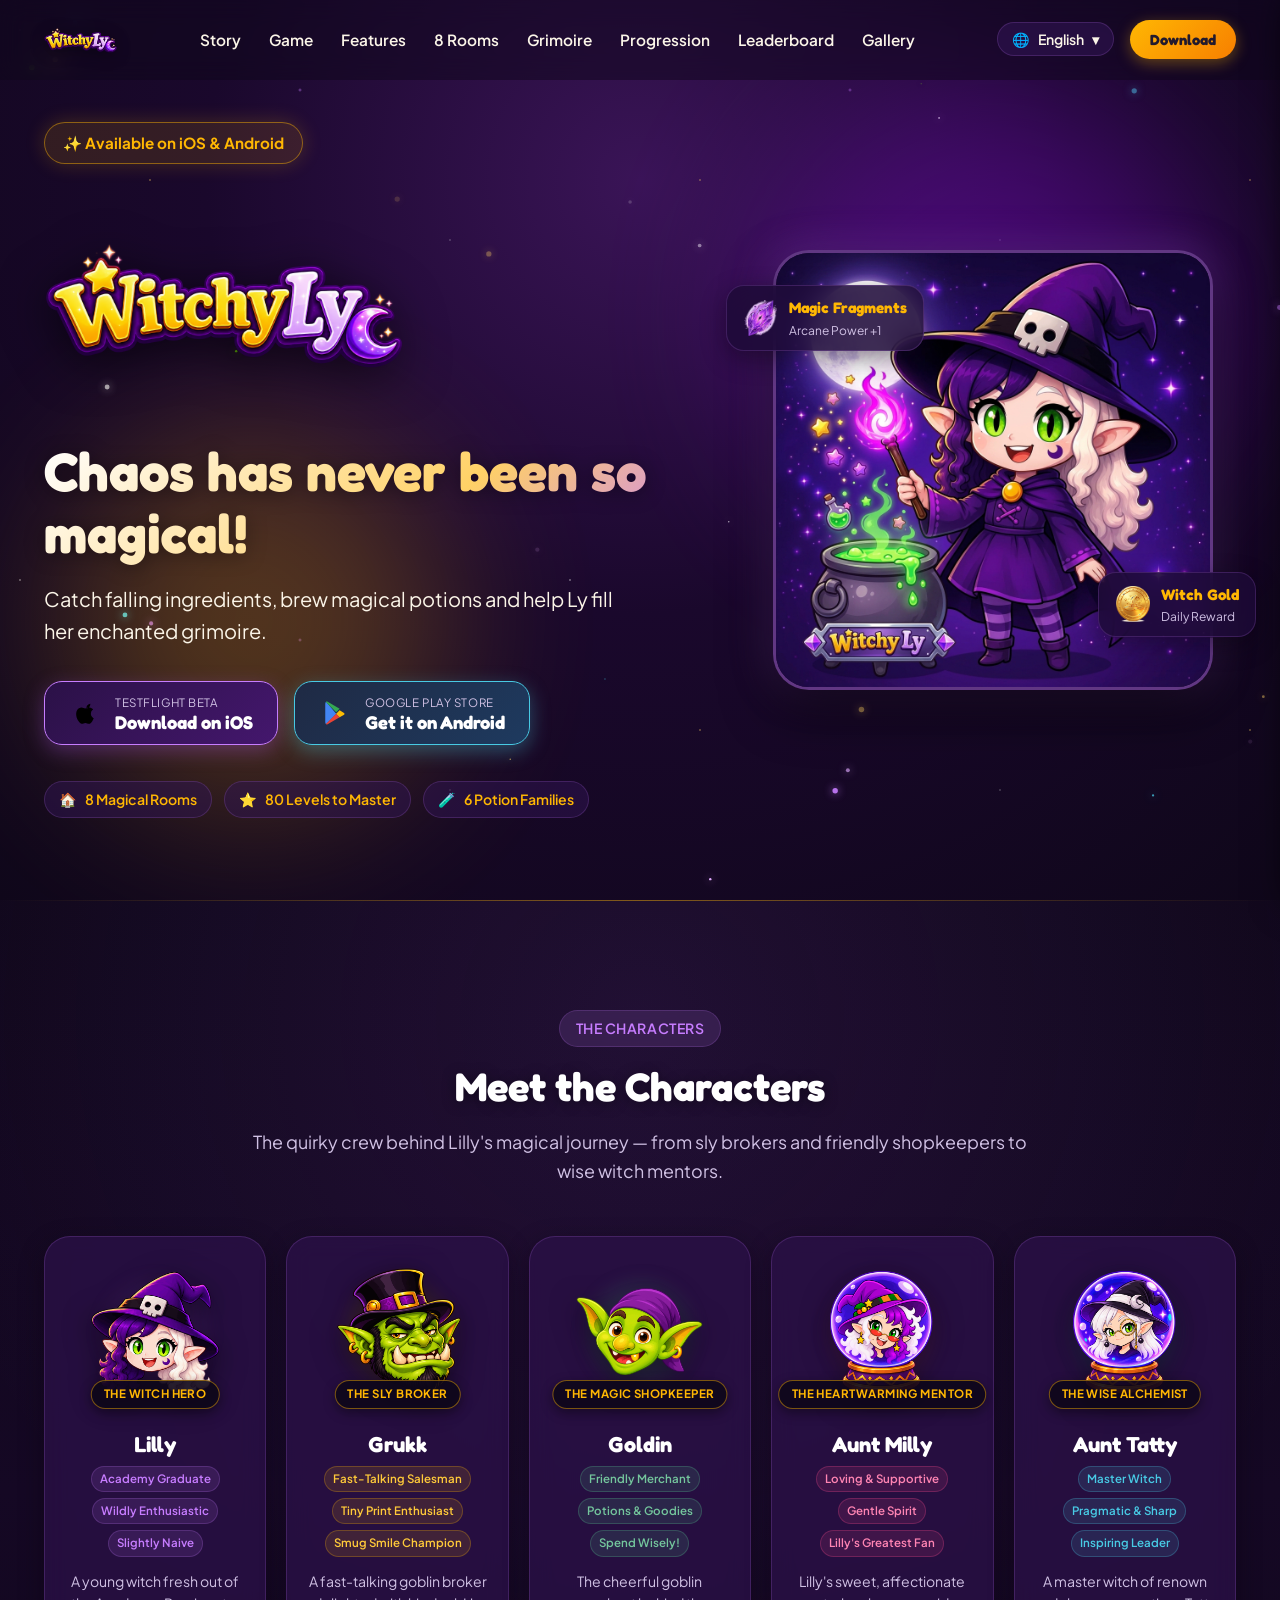
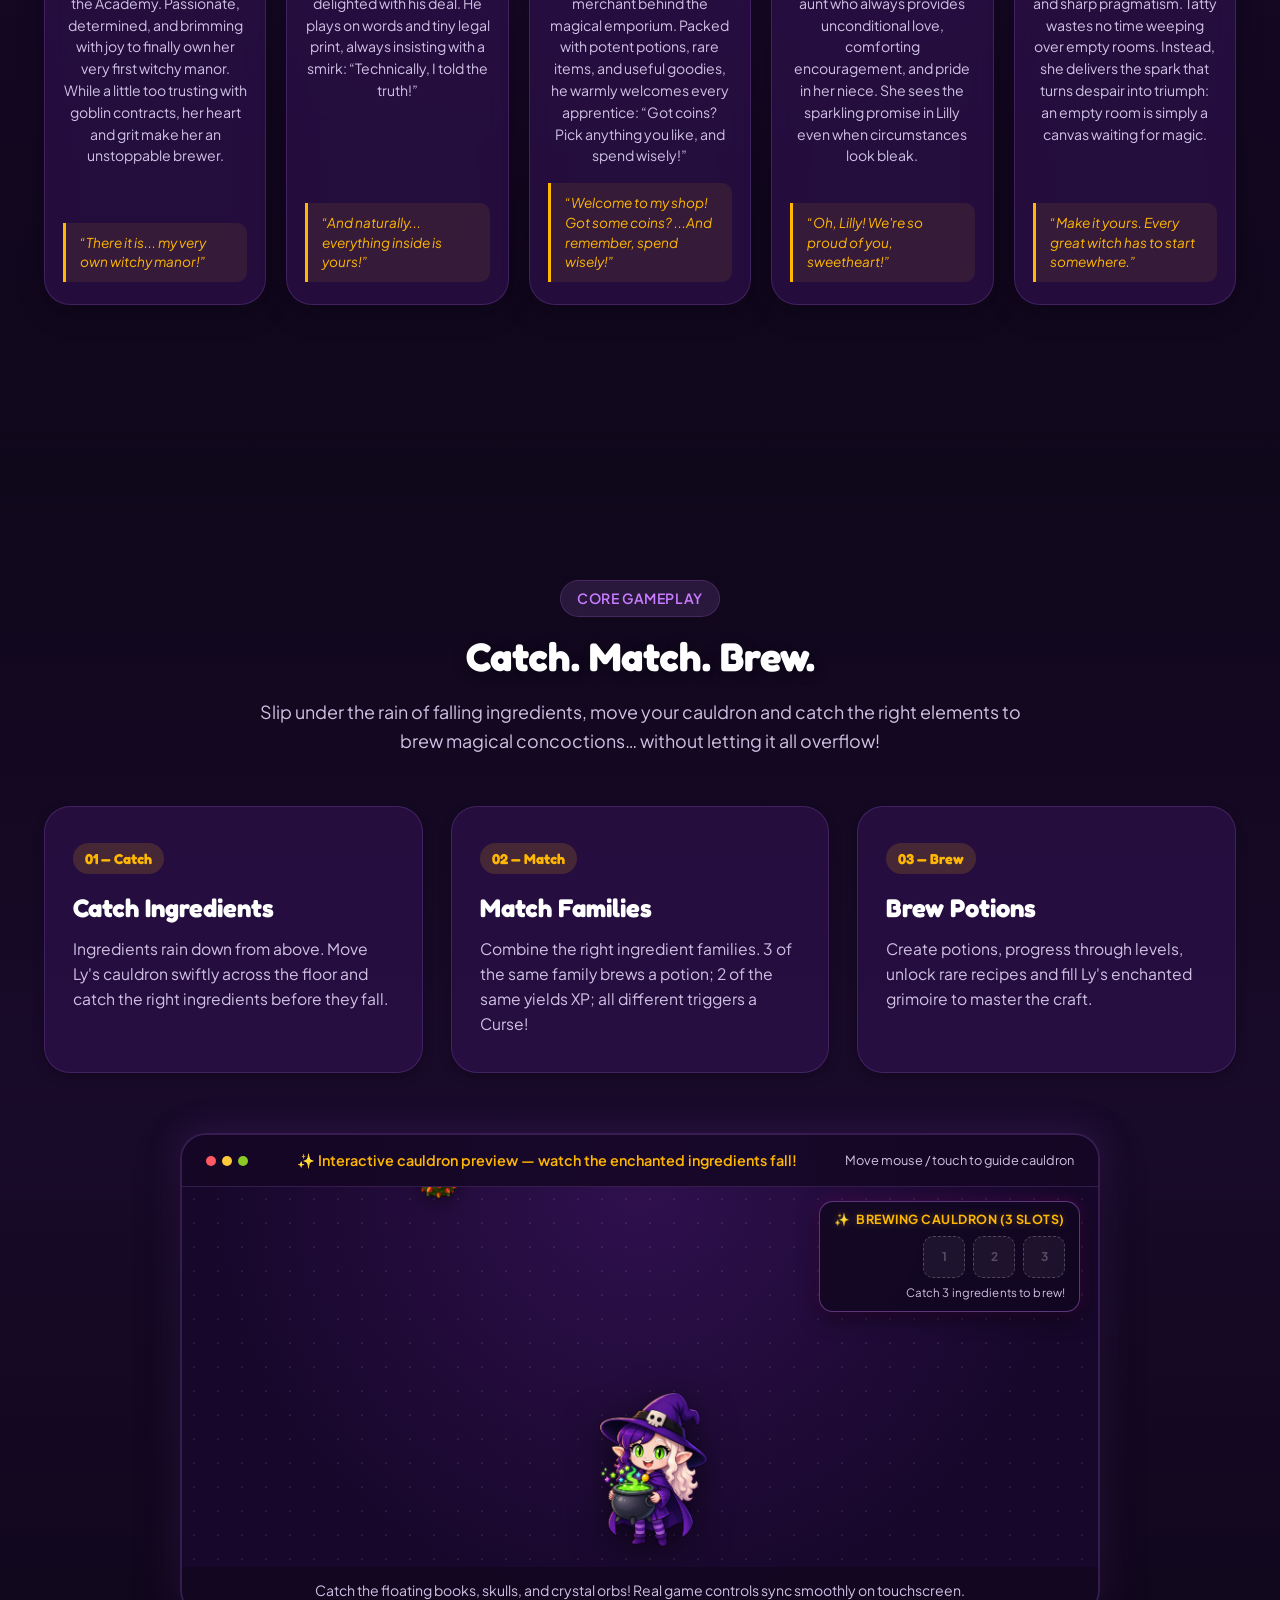
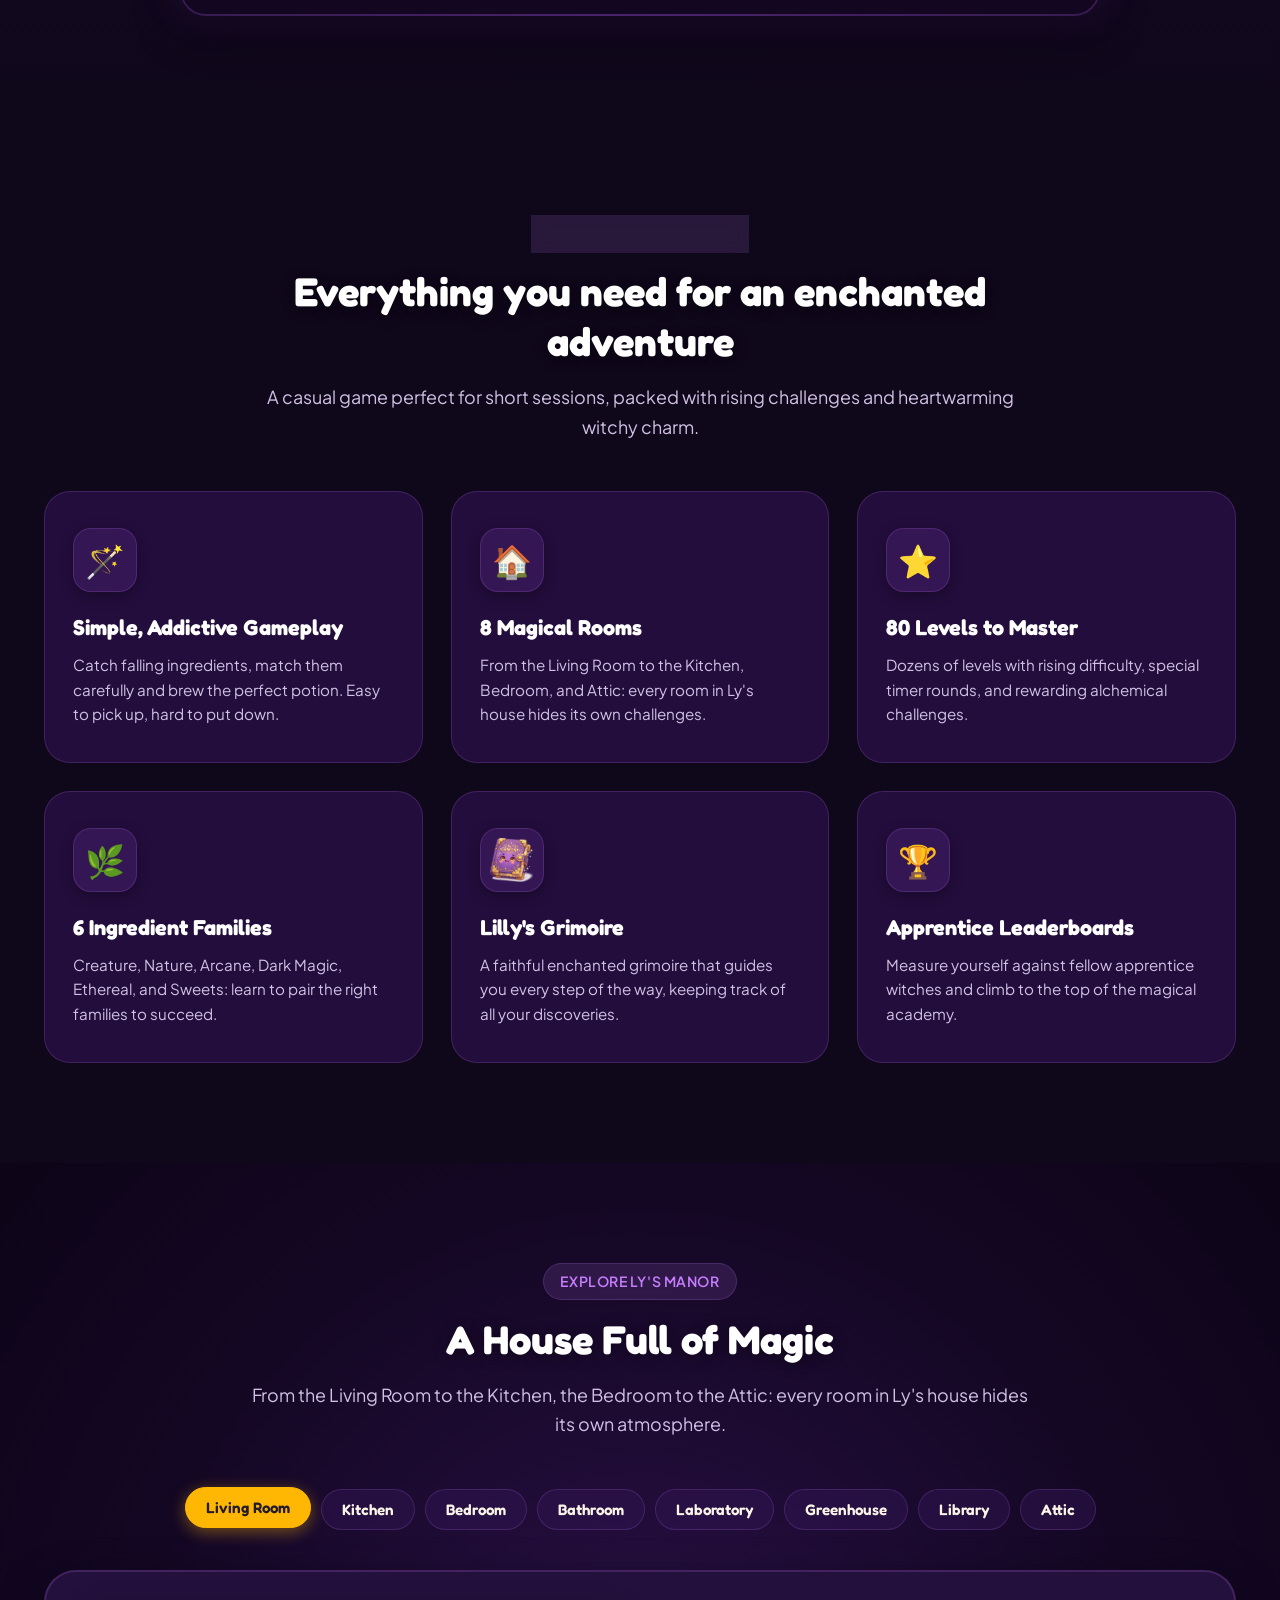
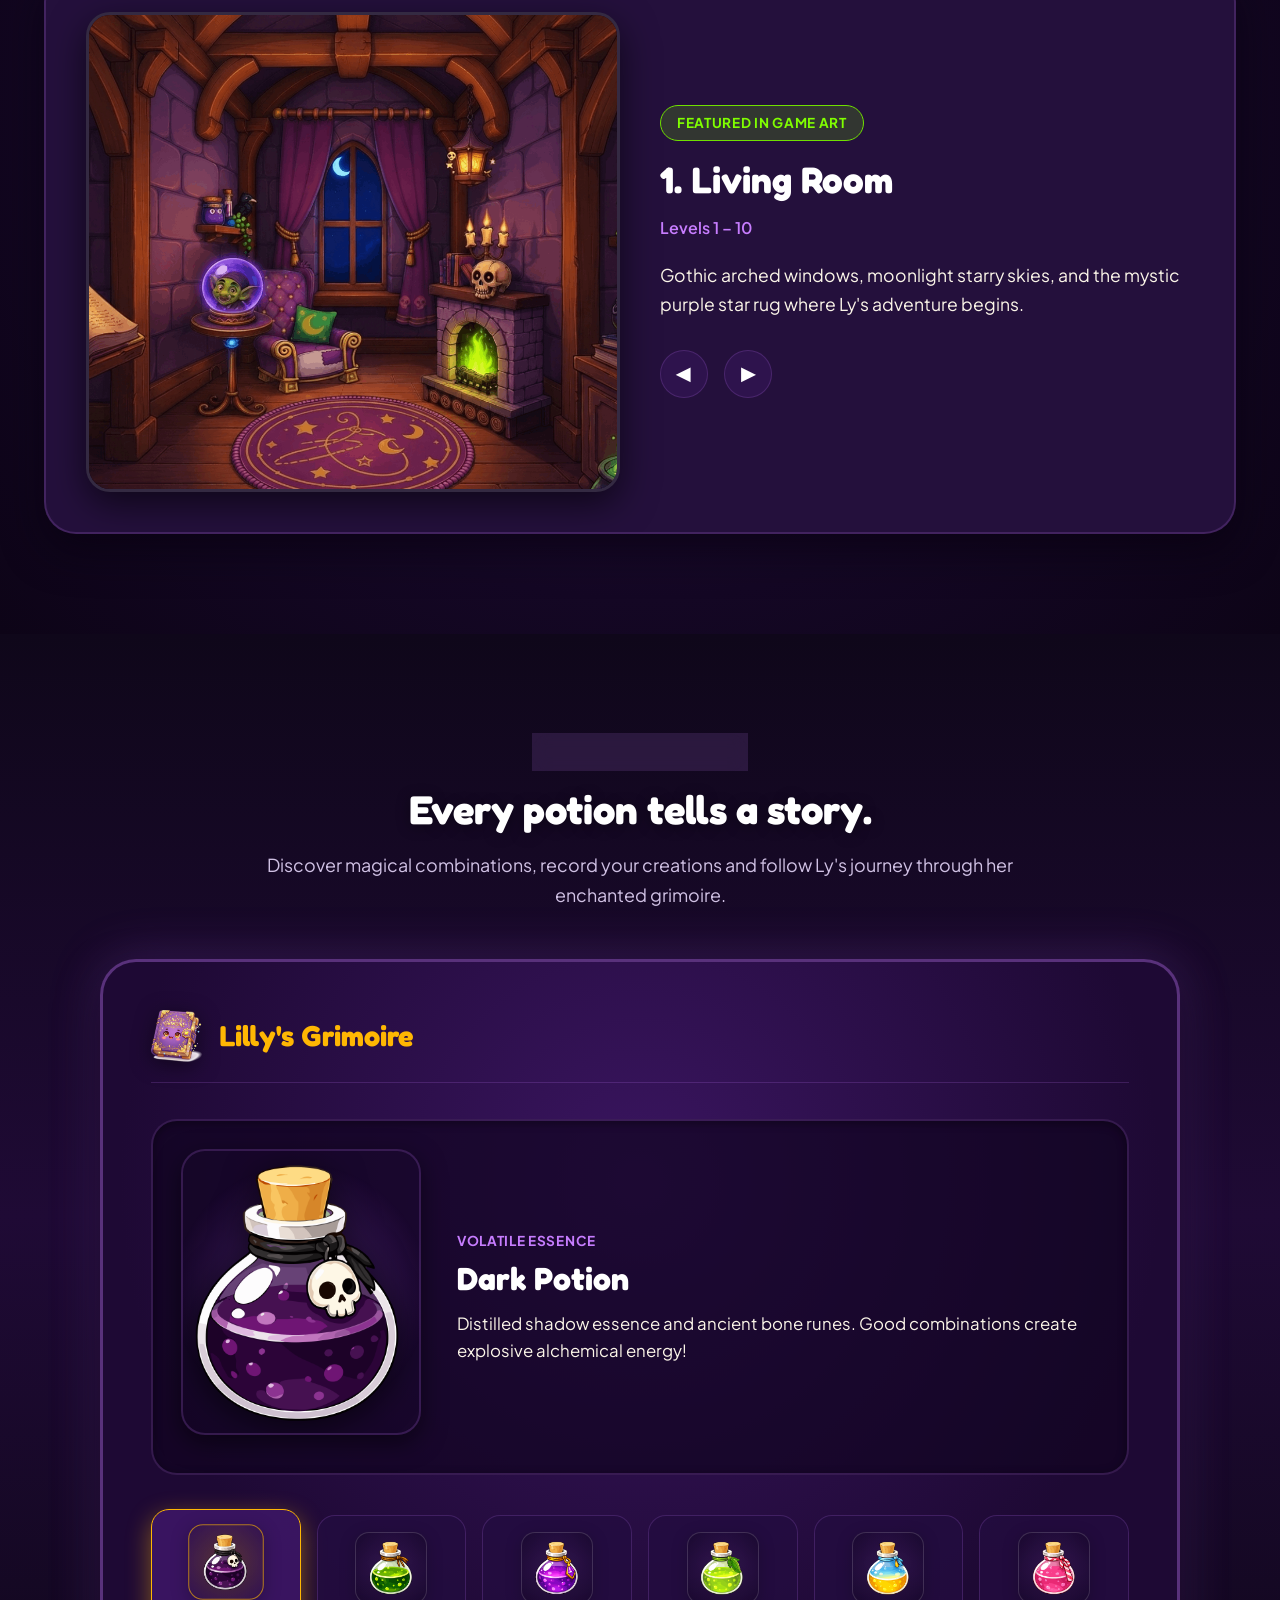
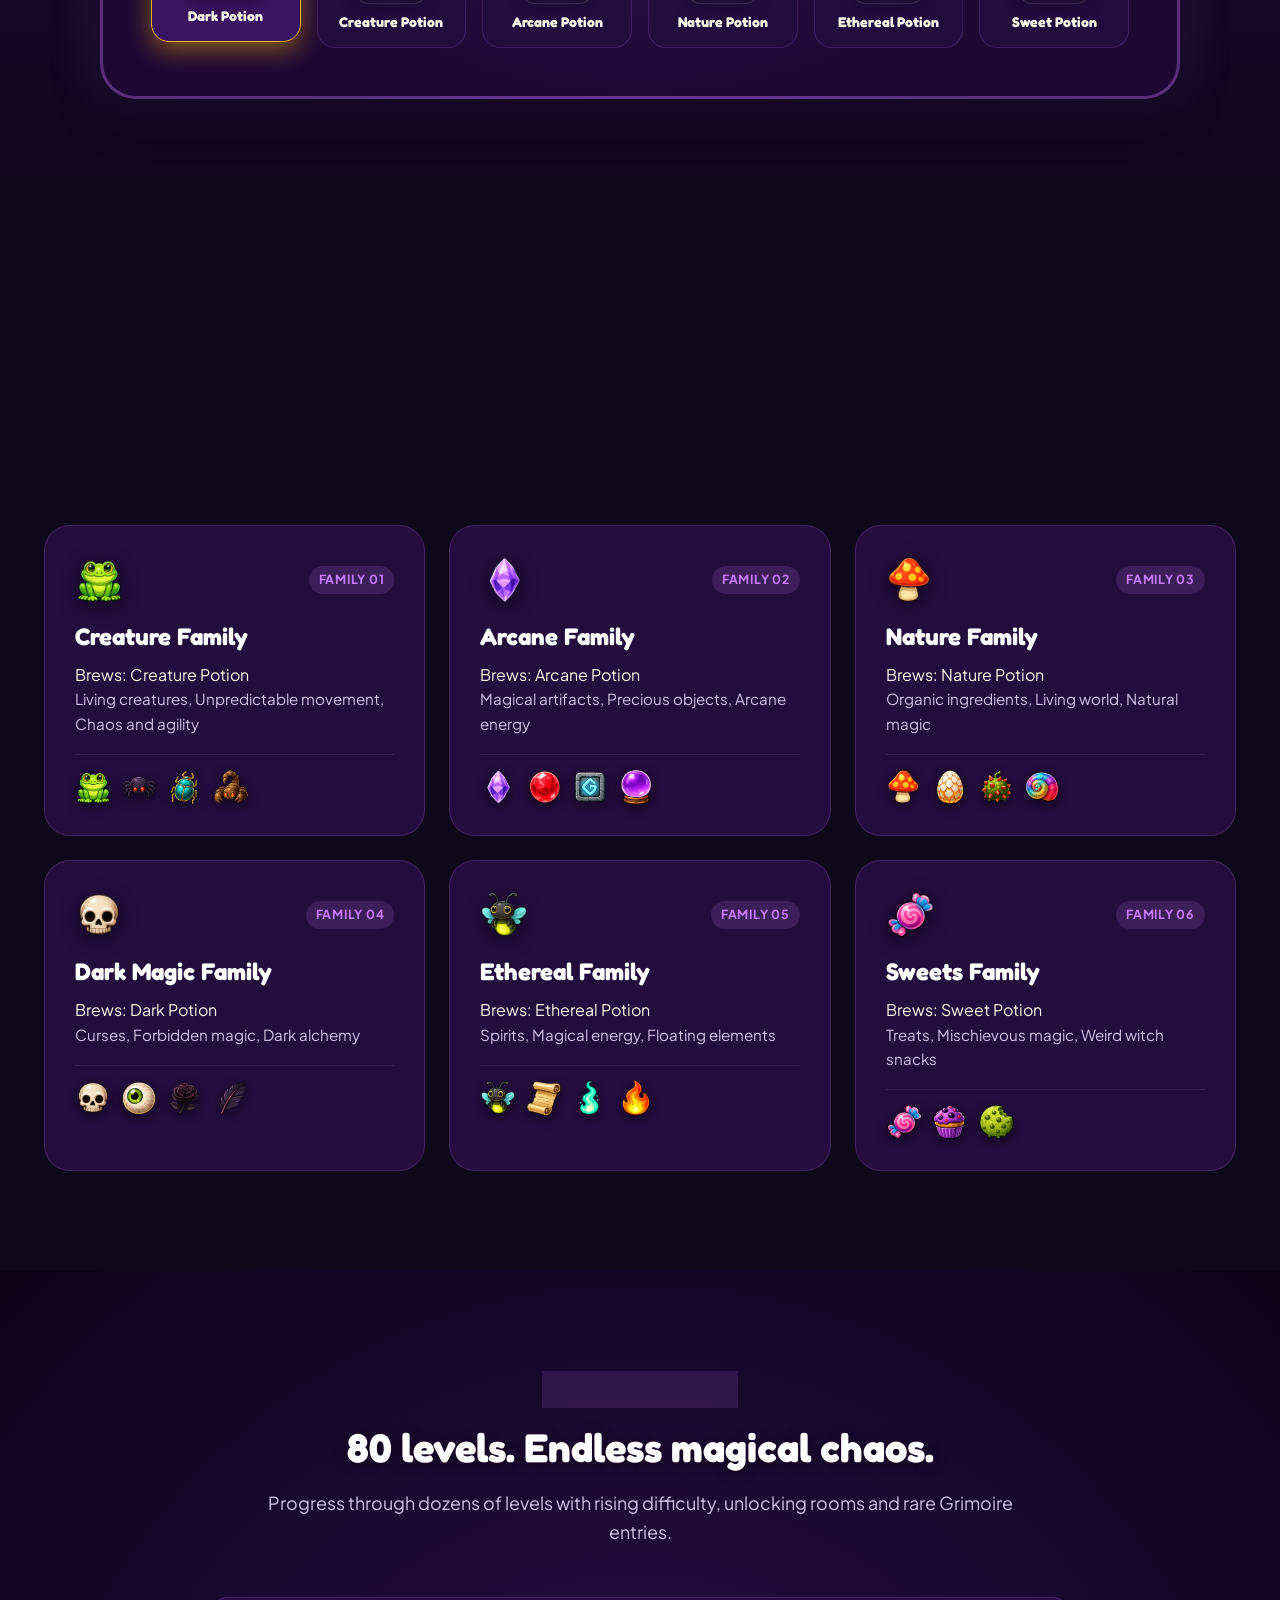
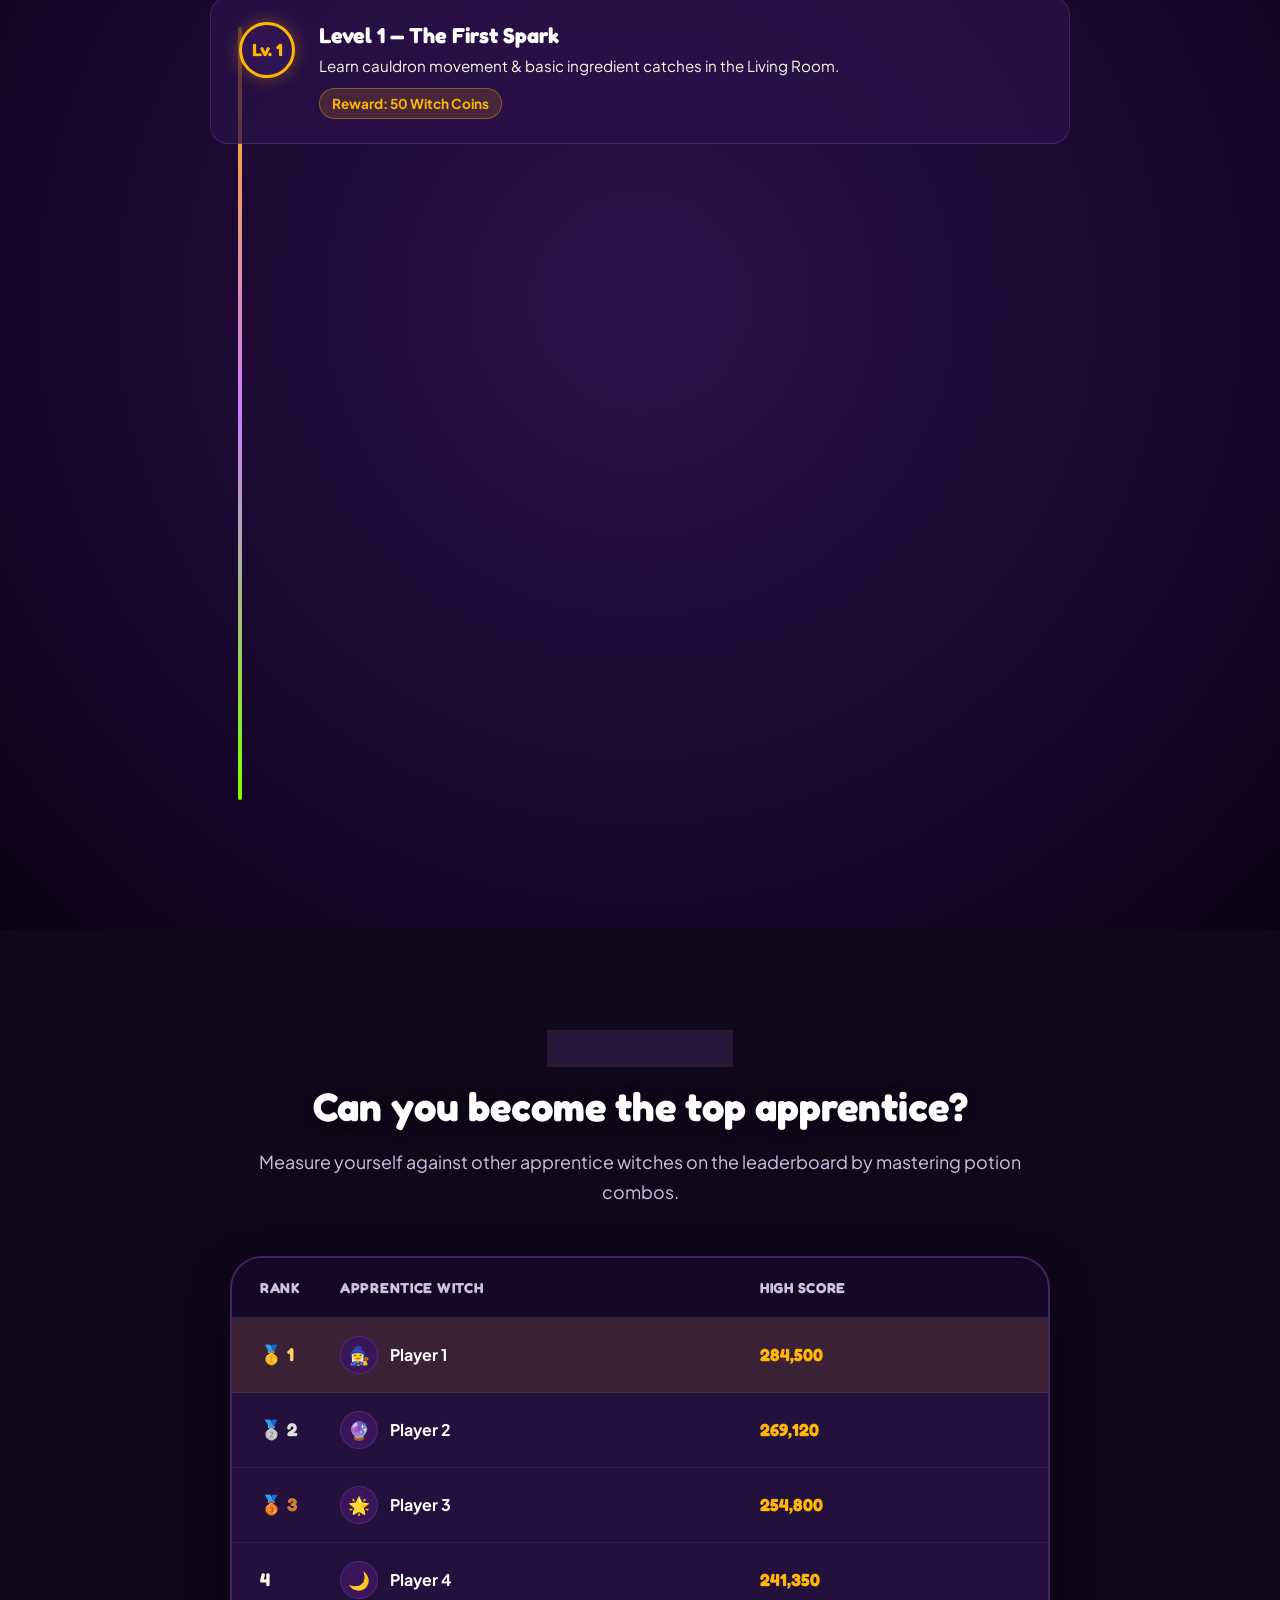
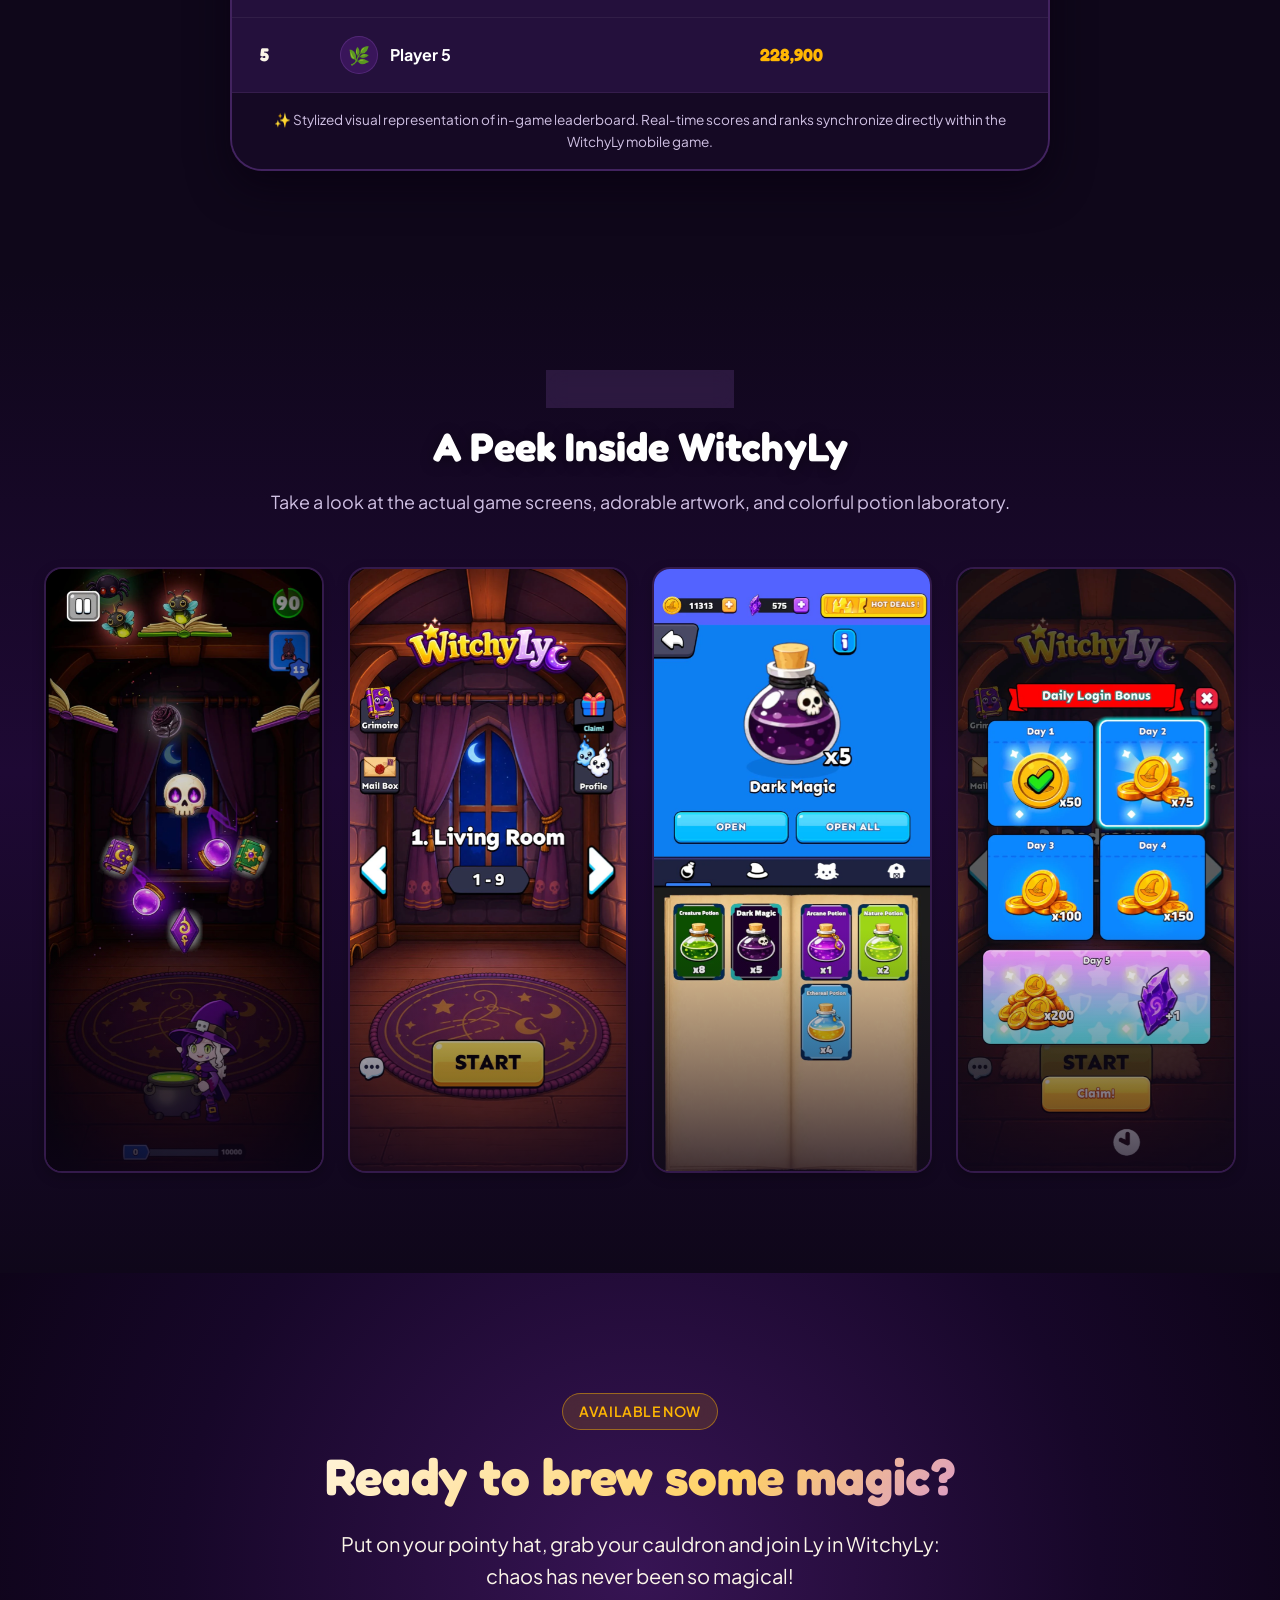
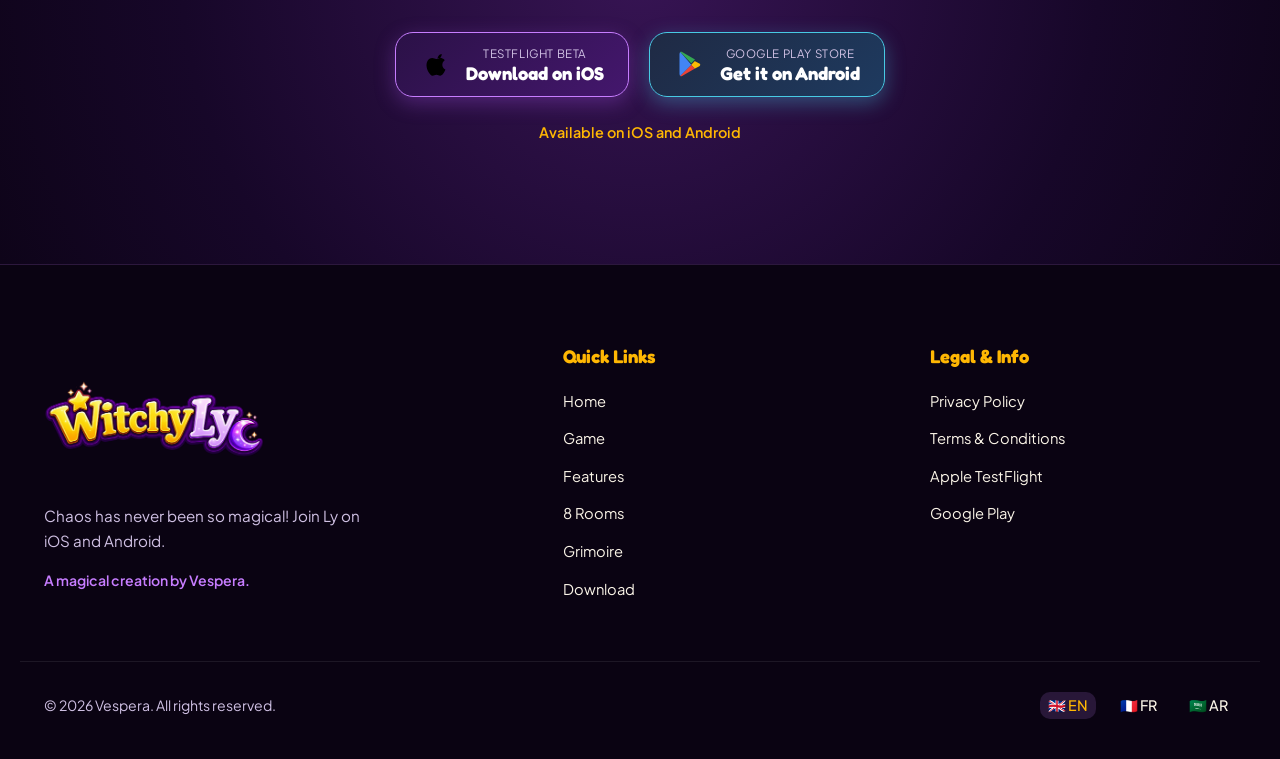
==== commit 776b08a4: "Update index.html" ====
--- a/index.html
+++ b/index.html
@@ -254,7 +254,7 @@
         <div class="floating-badge floating-badge-1">
           <img src="assets/icons/crystal_purple_shard.png" alt="Crystal Shard" class="floating-badge-icon">
           <div>
-            <div class="floating-badge-label">Magic Crystal</div>
+            <div class="floating-badge-label">Magic Fragments</div>
             <div class="floating-badge-sub">Arcane Power +1</div>
           </div>
         </div>
--- a/css/style.css
+++ b/css/style.css
@@ -67,7 +67,9 @@
 /* ==========================================================================
    Base & Reset
    ========================================================================== */
-*, *::before, *::after {
+*,
+*::before,
+*::after {
   box-sizing: border-box;
   margin: 0;
   padding: 0;
@@ -109,7 +111,12 @@
 }
 
 /* Typography Defaults */
-h1, h2, h3, h4, h5, h6 {
+h1,
+h2,
+h3,
+h4,
+h5,
+h6 {
   font-family: var(--font-heading);
   color: var(--text-white);
   font-weight: 700;
@@ -419,12 +426,12 @@
   width: 100%;
   height: 100%;
   background-image:
-    radial-gradient(1.5px 1.5px at 20px 30px, #ffffff, rgba(0,0,0,0)),
-    radial-gradient(1.5px 1.5px at 150px 180px, #ffd166, rgba(0,0,0,0)),
-    radial-gradient(2px 2px at 300px 90px, #c77dff, rgba(0,0,0,0)),
-    radial-gradient(1px 1px at 450px 240px, #ffffff, rgba(0,0,0,0)),
-    radial-gradient(2px 2px at 620px 140px, #ffd166, rgba(0,0,0,0)),
-    radial-gradient(1.5px 1.5px at 800px 320px, #48cae4, rgba(0,0,0,0));
+    radial-gradient(1.5px 1.5px at 20px 30px, #ffffff, rgba(0, 0, 0, 0)),
+    radial-gradient(1.5px 1.5px at 150px 180px, #ffd166, rgba(0, 0, 0, 0)),
+    radial-gradient(2px 2px at 300px 90px, #c77dff, rgba(0, 0, 0, 0)),
+    radial-gradient(1px 1px at 450px 240px, #ffffff, rgba(0, 0, 0, 0)),
+    radial-gradient(2px 2px at 620px 140px, #ffd166, rgba(0, 0, 0, 0)),
+    radial-gradient(1.5px 1.5px at 800px 320px, #48cae4, rgba(0, 0, 0, 0));
   background-repeat: repeat;
   background-size: 550px 550px;
   opacity: 0.55;
@@ -490,8 +497,13 @@
 }
 
 @keyframes pulse-glow {
-  0% { box-shadow: 0 0 15px rgba(255, 183, 3, 0.2); }
-  100% { box-shadow: 0 0 28px rgba(255, 183, 3, 0.45); }
+  0% {
+    box-shadow: 0 0 15px rgba(255, 183, 3, 0.2);
+  }
+
+  100% {
+    box-shadow: 0 0 28px rgba(255, 183, 3, 0.45);
+  }
 }
 
 .hero-logo-box {
@@ -700,8 +712,13 @@
 }
 
 @keyframes float-gentle {
-  0% { transform: translateY(0px); }
-  100% { transform: translateY(-12px); }
+  0% {
+    transform: translateY(0px);
+  }
+
+  100% {
+    transform: translateY(-12px);
+  }
 }
 
 /* ==========================================================================
@@ -710,7 +727,7 @@
 .story-section {
   padding: 110px 0 100px 0;
   background: radial-gradient(circle at 50% 10%, rgba(157, 78, 221, 0.12) 0%, transparent 60%),
-              linear-gradient(180deg, var(--bg-darkest) 0%, #150824 50%, var(--bg-darkest) 100%);
+    linear-gradient(180deg, var(--bg-darkest) 0%, #150824 50%, var(--bg-darkest) 100%);
   position: relative;
   overflow: hidden;
 }
@@ -1060,6 +1077,7 @@
     opacity: 0;
     transform: translateY(10px);
   }
+
   to {
     opacity: 1;
     transform: translateY(0);
@@ -1140,8 +1158,15 @@
 }
 
 @keyframes fadeInLine {
-  from { opacity: 0; transform: translateY(6px); }
-  to { opacity: 1; transform: translateY(0); }
+  from {
+    opacity: 0;
+    transform: translateY(6px);
+  }
+
+  to {
+    opacity: 1;
+    transform: translateY(0);
+  }
 }
 
 .dialogue-avatar-box {
@@ -1403,9 +1428,18 @@
   border-radius: 50%;
   background: rgba(255, 255, 255, 0.25);
 }
-.stage-dot.red { background: #ff5964; }
-.stage-dot.yellow { background: #ffca3a; }
-.stage-dot.green { background: #8ac926; }
+
+.stage-dot.red {
+  background: #ff5964;
+}
+
+.stage-dot.yellow {
+  background: #ffca3a;
+}
+
+.stage-dot.green {
+  background: #8ac926;
+}
 
 #gameplay-interactive-stage {
   height: 380px;
@@ -1467,10 +1501,21 @@
 }
 
 @keyframes cauldron-catch-bounce {
-  0% { transform: scale(1); }
-  35% { transform: scale(1.12, 0.9) translateY(-4px); }
-  65% { transform: scale(0.96, 1.04); }
-  100% { transform: scale(1); }
+  0% {
+    transform: scale(1);
+  }
+
+  35% {
+    transform: scale(1.12, 0.9) translateY(-4px);
+  }
+
+  65% {
+    transform: scale(0.96, 1.04);
+  }
+
+  100% {
+    transform: scale(1);
+  }
 }
 
 /* Overhead 3-max FIFO Floating Tray on Cauldron */
@@ -1619,9 +1664,20 @@
 }
 
 @keyframes slot-pop-bounce {
-  0% { transform: scale(0.2); opacity: 0; }
-  60% { transform: scale(1.22); opacity: 1; }
-  100% { transform: scale(1); opacity: 1; }
+  0% {
+    transform: scale(0.2);
+    opacity: 0;
+  }
+
+  60% {
+    transform: scale(1.22);
+    opacity: 1;
+  }
+
+  100% {
+    transform: scale(1);
+    opacity: 1;
+  }
 }
 
 /* Outcome Announcement Banner (Potion / XP / Curse) */
@@ -1697,9 +1753,20 @@
 }
 
 @keyframes catch-float-up {
-  0% { transform: translate(-50%, 0) scale(0.6); opacity: 1; }
-  50% { transform: translate(-50%, -30px) scale(1.15); opacity: 1; }
-  100% { transform: translate(-50%, -55px) scale(0.8); opacity: 0; }
+  0% {
+    transform: translate(-50%, 0) scale(0.6);
+    opacity: 1;
+  }
+
+  50% {
+    transform: translate(-50%, -30px) scale(1.15);
+    opacity: 1;
+  }
+
+  100% {
+    transform: translate(-50%, -55px) scale(0.8);
+    opacity: 0;
+  }
 }
 
 .cauldron-spark {
@@ -1718,6 +1785,7 @@
     transform: translate(0, 0) scale(1);
     opacity: 1;
   }
+
   100% {
     transform: translate(var(--dx), var(--dy)) scale(0);
     opacity: 0;
@@ -2117,11 +2185,23 @@
 .potion-card-thumb {
   width: 72px;
   height: 72px;
-  object-fit: cover;
+  object-fit: contain;
+  object-position: center;
+  padding: 6px;
+  box-sizing: border-box;
+  background: radial-gradient(circle, rgba(157, 78, 221, 0.2) 0%, rgba(20, 6, 38, 0.6) 100%);
   border-radius: 14px;
   border: 1px solid rgba(255, 255, 255, 0.15);
   margin-bottom: 10px;
   filter: drop-shadow(0 4px 8px rgba(0, 0, 0, 0.4));
+  transition: all var(--transition-bounce);
+}
+
+.grimoire-potion-card:hover .potion-card-thumb,
+.grimoire-potion-card.active .potion-card-thumb {
+  border-color: rgba(255, 183, 3, 0.6);
+  background: radial-gradient(circle, rgba(255, 183, 3, 0.22) 0%, rgba(48, 16, 80, 0.8) 100%);
+  transform: scale(1.05);
 }
 
 .potion-card-label {
@@ -2395,9 +2475,17 @@
   gap: 4px;
 }
 
-.rank-badge.gold { color: #ffd166; }
-.rank-badge.silver { color: #e0e1dd; }
-.rank-badge.bronze { color: #cd7f32; }
+.rank-badge.gold {
+  color: #ffd166;
+}
+
+.rank-badge.silver {
+  color: #e0e1dd;
+}
+
+.rank-badge.bronze {
+  color: #cd7f32;
+}
 
 .witch-cell {
   display: flex;
@@ -2612,8 +2700,13 @@
   color: var(--text-dark);
 }
 
-#lightbox-prev-btn { left: 24px; }
-#lightbox-next-btn { right: 24px; }
+#lightbox-prev-btn {
+  left: 24px;
+}
+
+#lightbox-next-btn {
+  right: 24px;
+}
 
 /* ==========================================================================
    Download CTA Section
@@ -2753,24 +2846,43 @@
   transform: translateY(0);
 }
 
-.delay-1 { transition-delay: 0.1s; }
-.delay-2 { transition-delay: 0.2s; }
-.delay-3 { transition-delay: 0.3s; }
-.delay-4 { transition-delay: 0.4s; }
-.delay-5 { transition-delay: 0.5s; }
+.delay-1 {
+  transition-delay: 0.1s;
+}
+
+.delay-2 {
+  transition-delay: 0.2s;
+}
+
+.delay-3 {
+  transition-delay: 0.3s;
+}
+
+.delay-4 {
+  transition-delay: 0.4s;
+}
+
+.delay-5 {
+  transition-delay: 0.5s;
+}
 
 /* Accessibility: Reduced Motion */
 @media (prefers-reduced-motion: reduce) {
-  *, *::before, *::after {
+
+  *,
+  *::before,
+  *::after {
     animation-duration: 0.001s !important;
     animation-iteration-count: 1 !important;
     transition-duration: 0.001s !important;
   }
+
   .reveal-on-scroll {
     opacity: 1 !important;
     transform: none !important;
   }
+
   #hero-sparkles-canvas {
     display: none !important;
   }
-}
+}
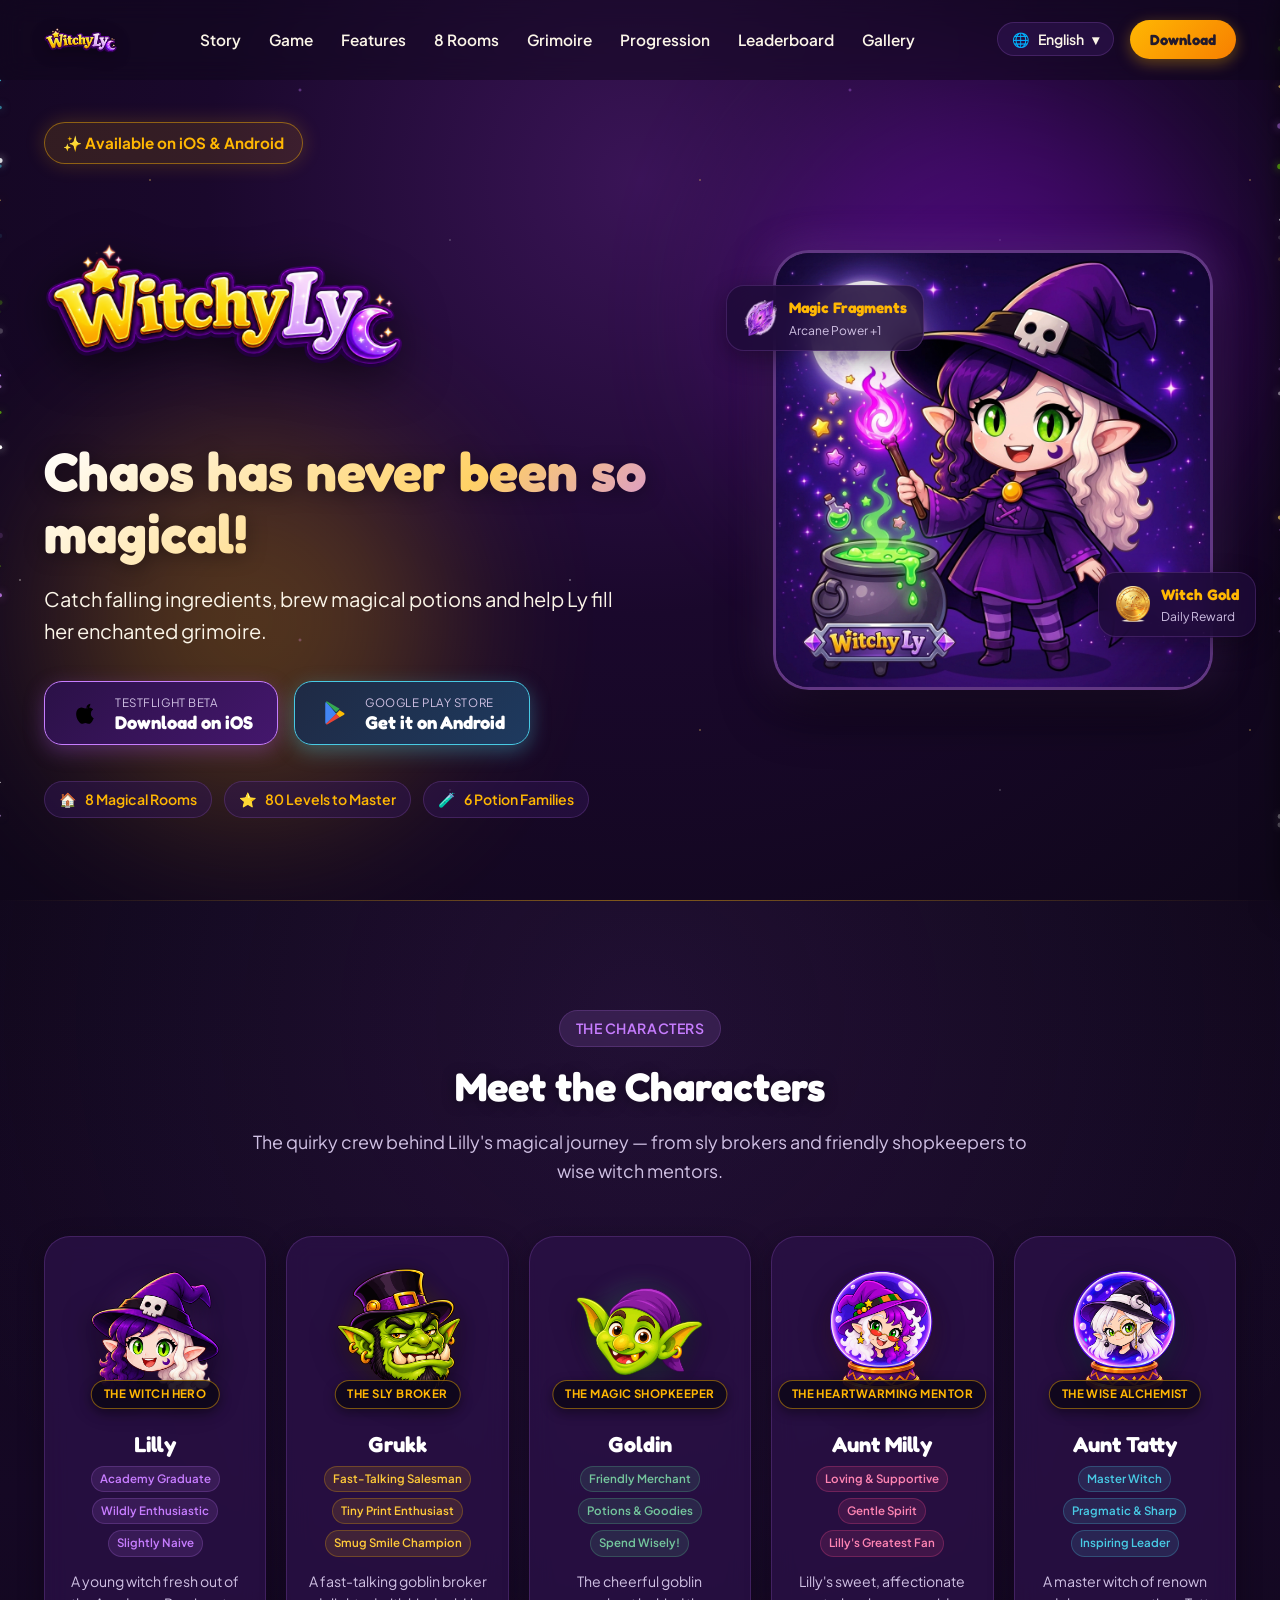
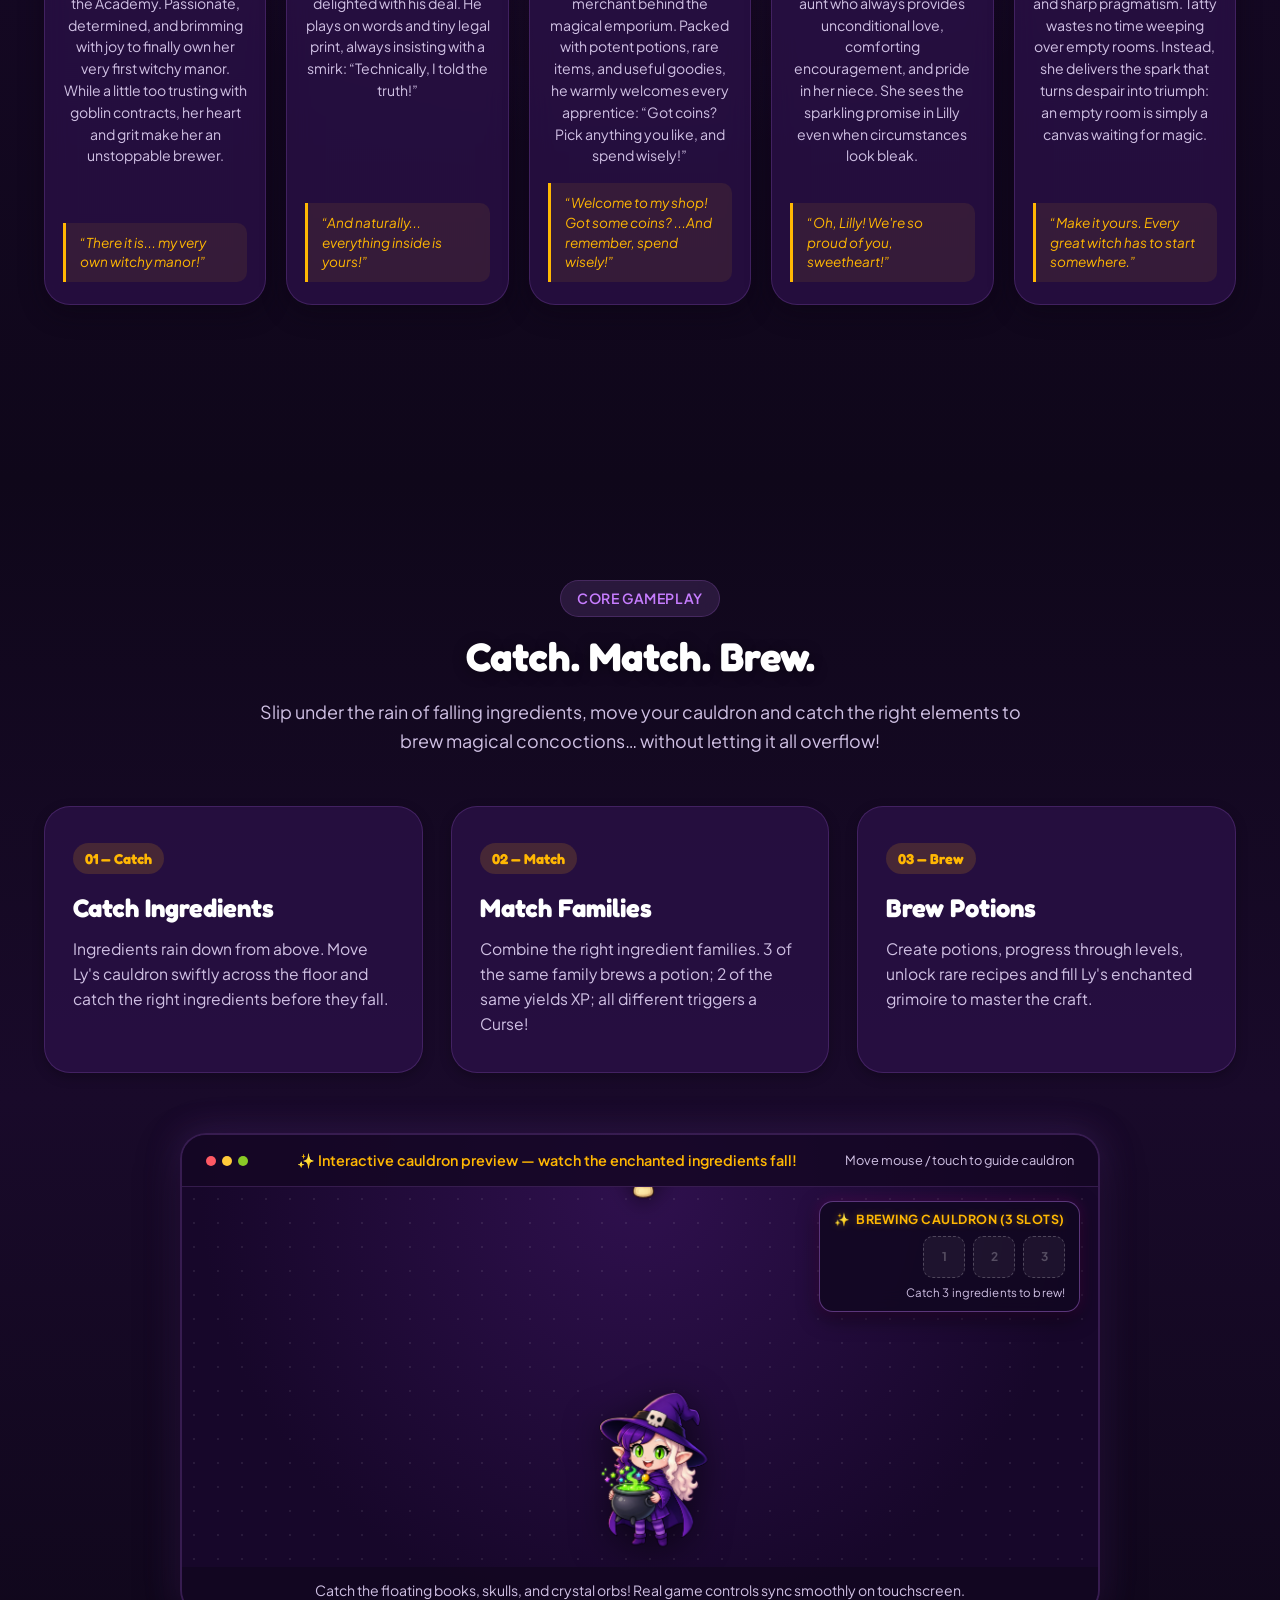
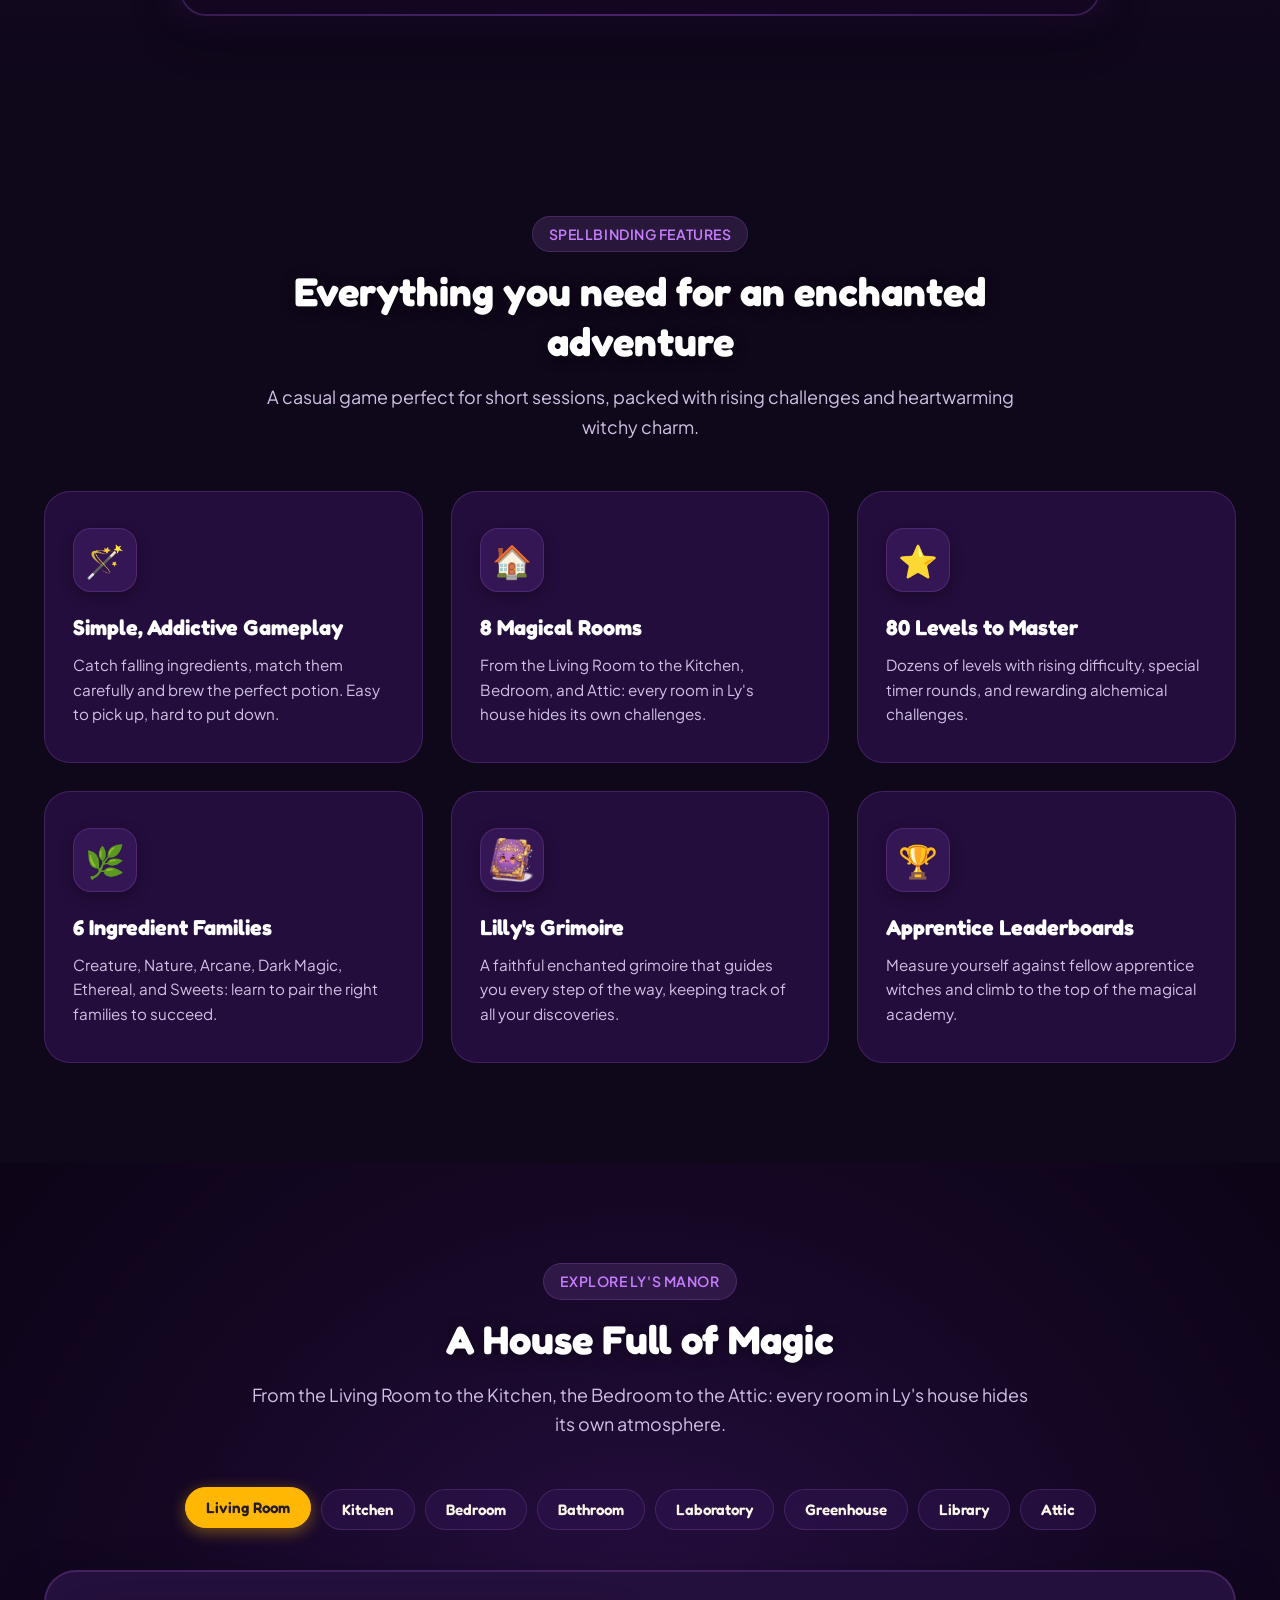
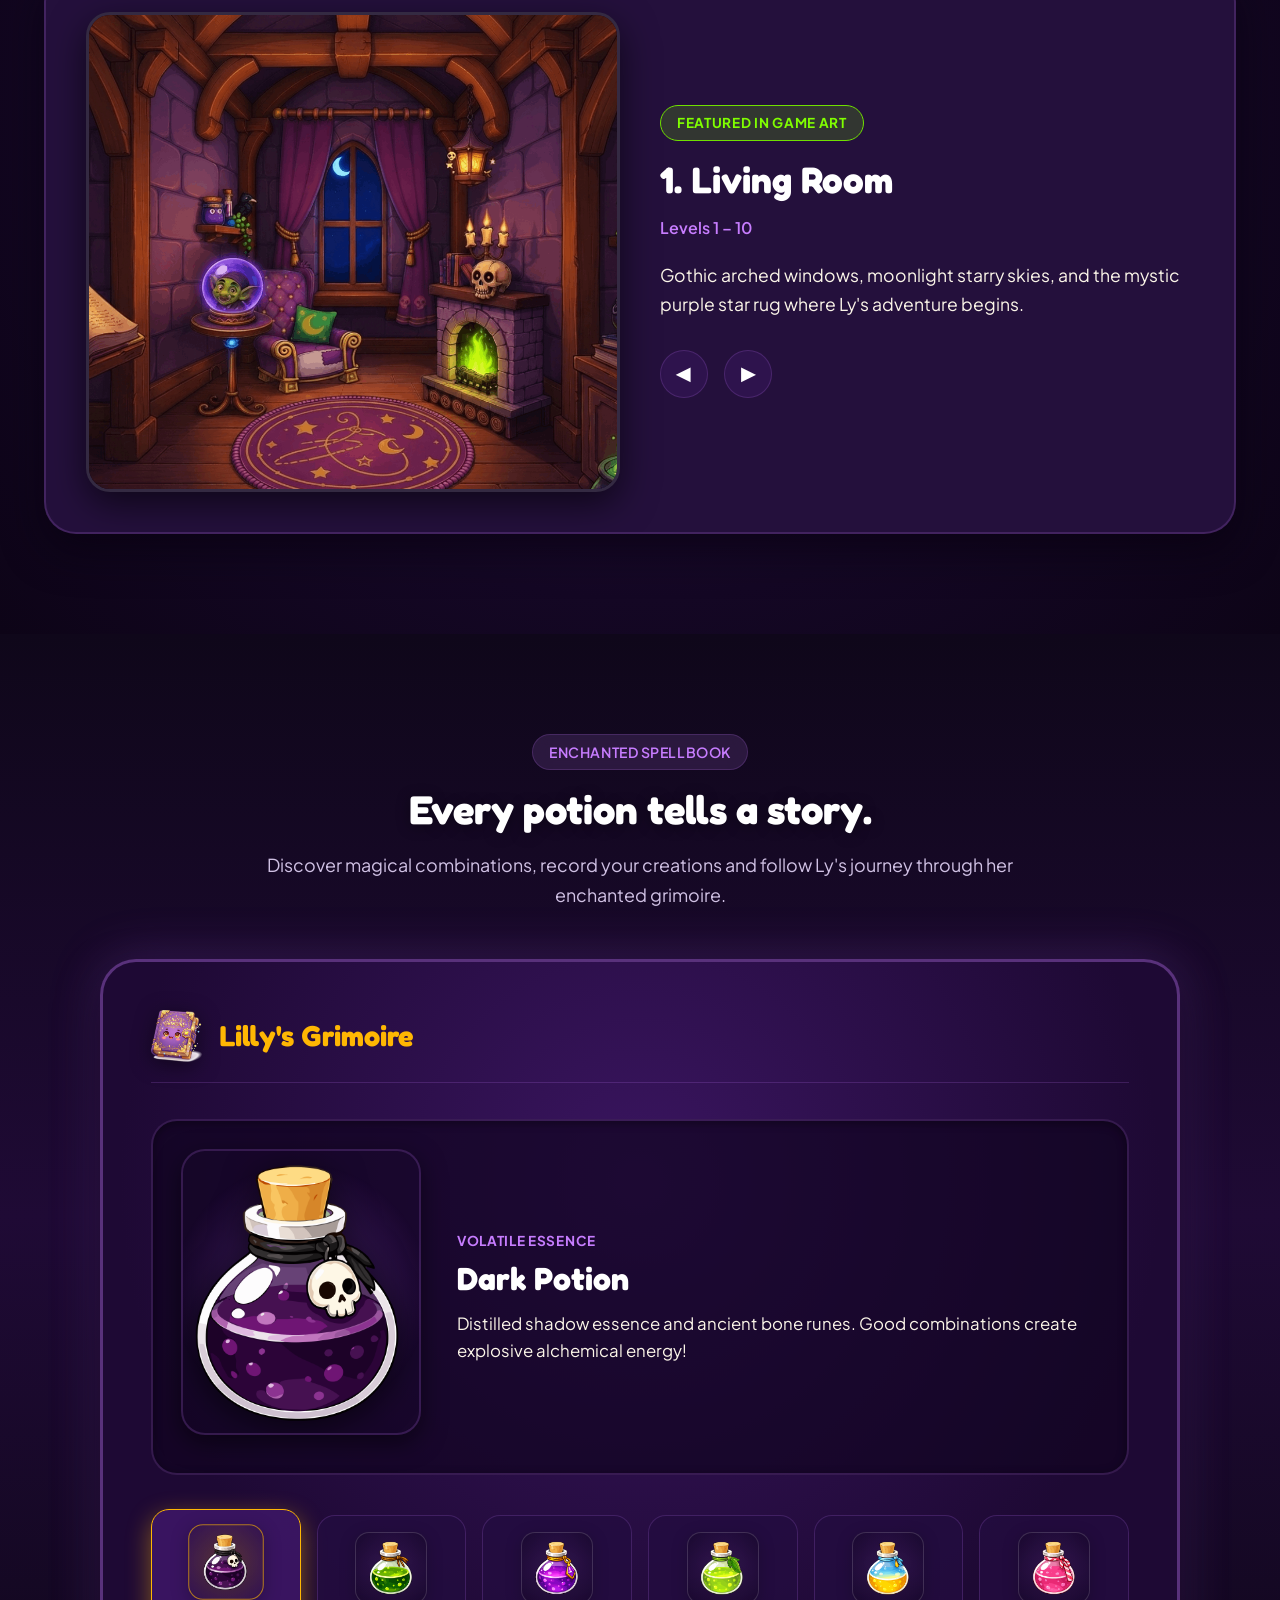
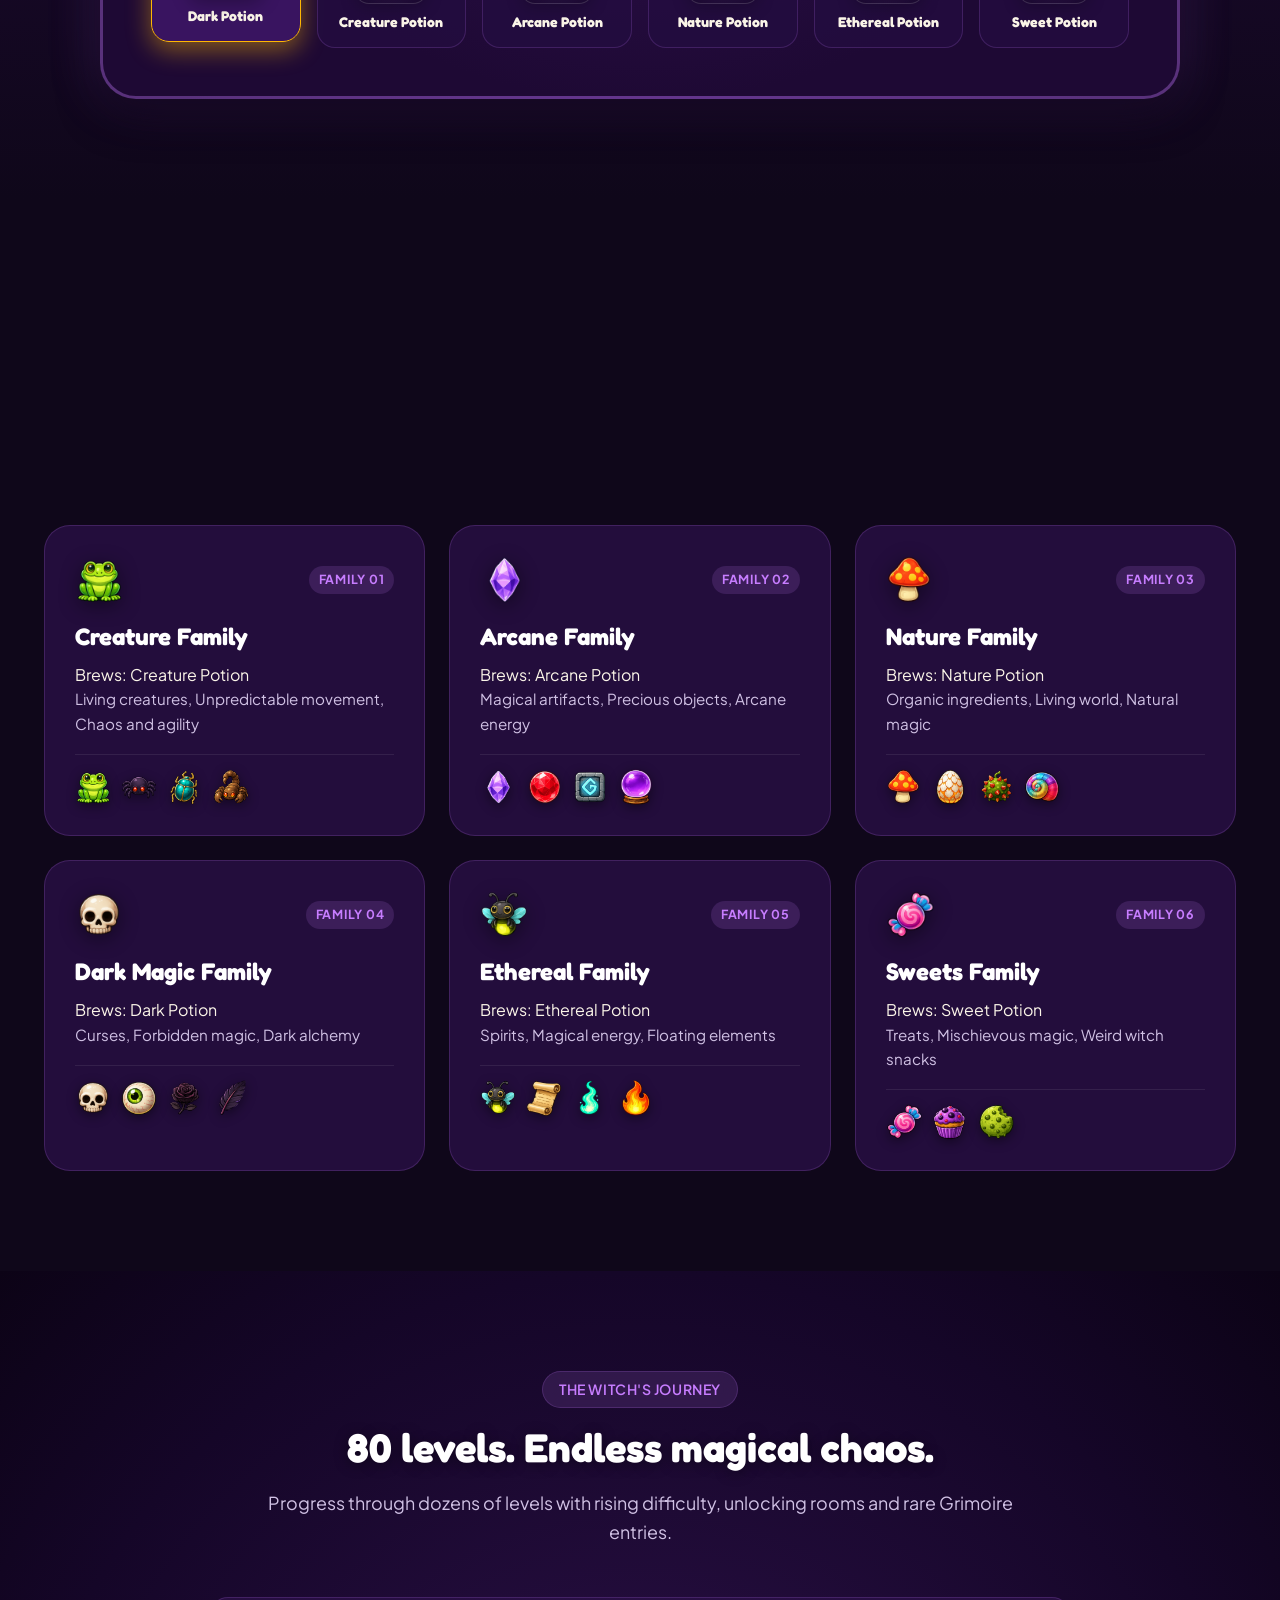
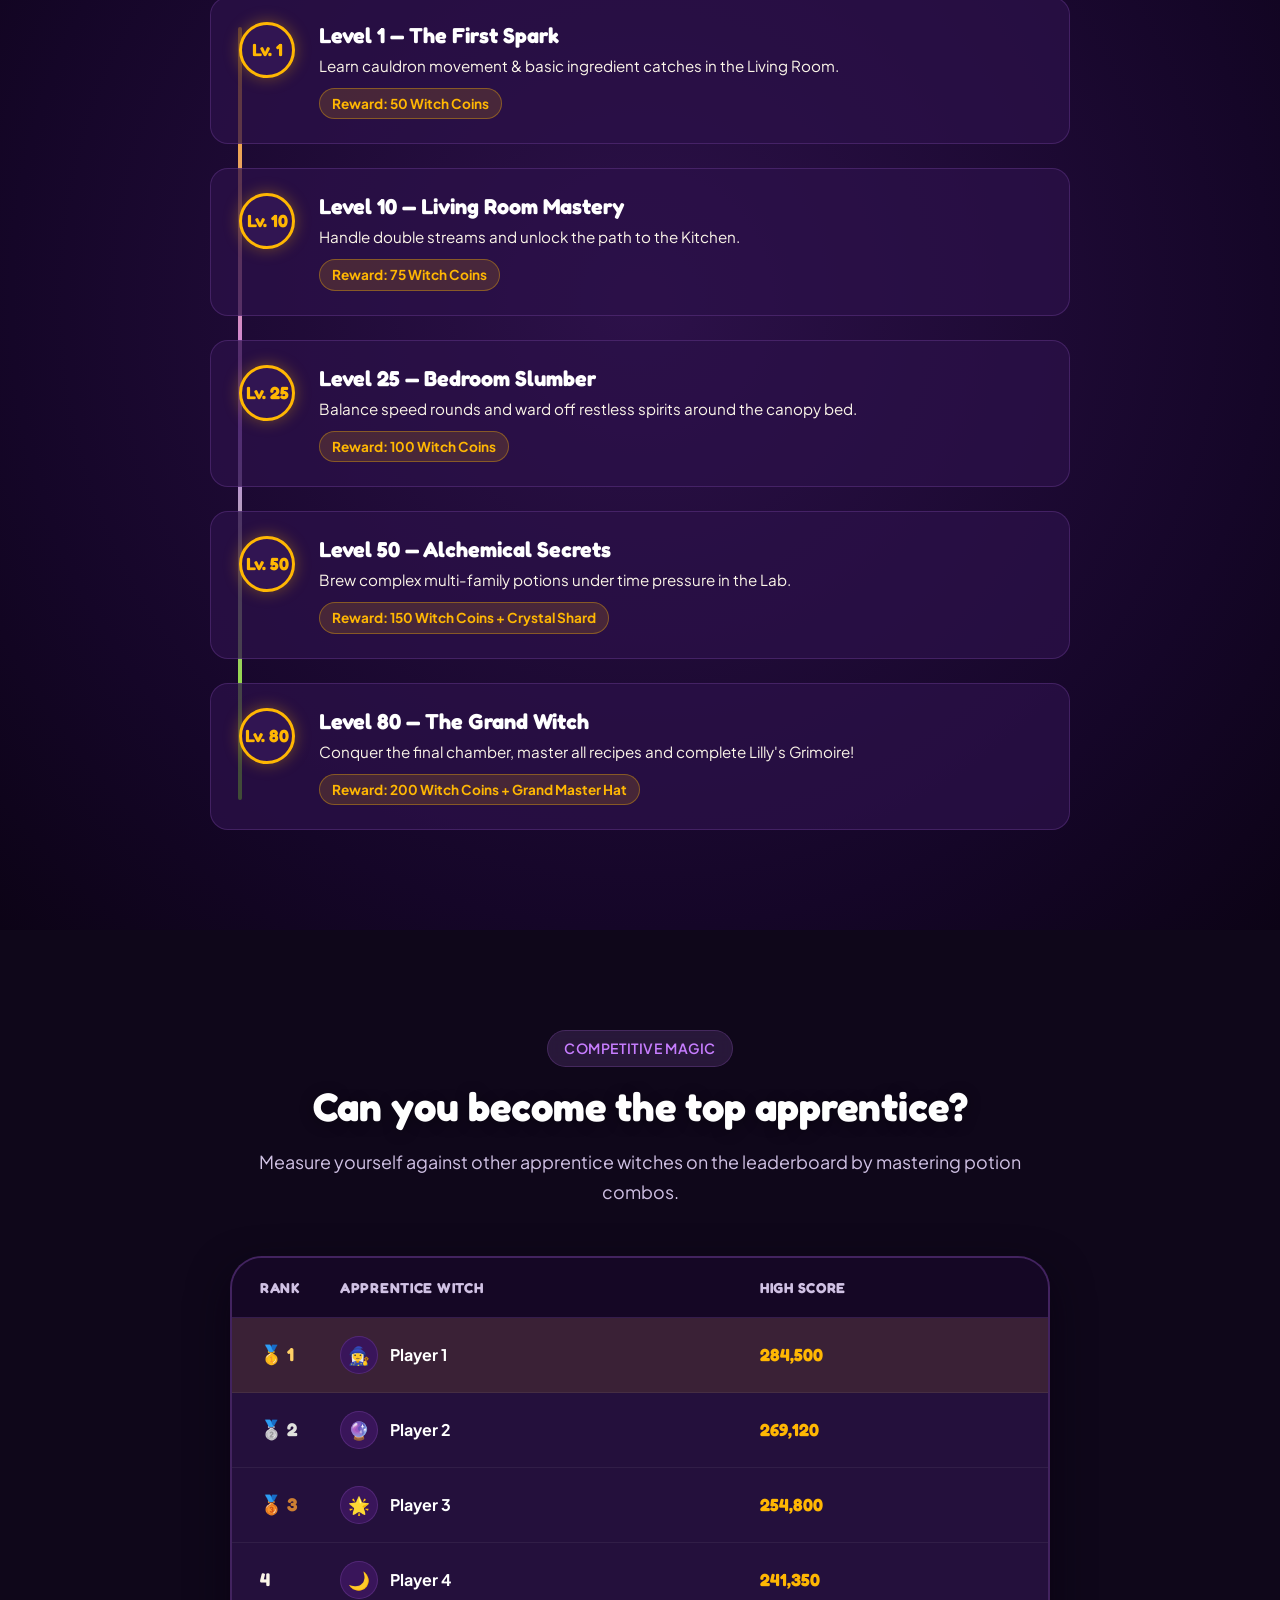
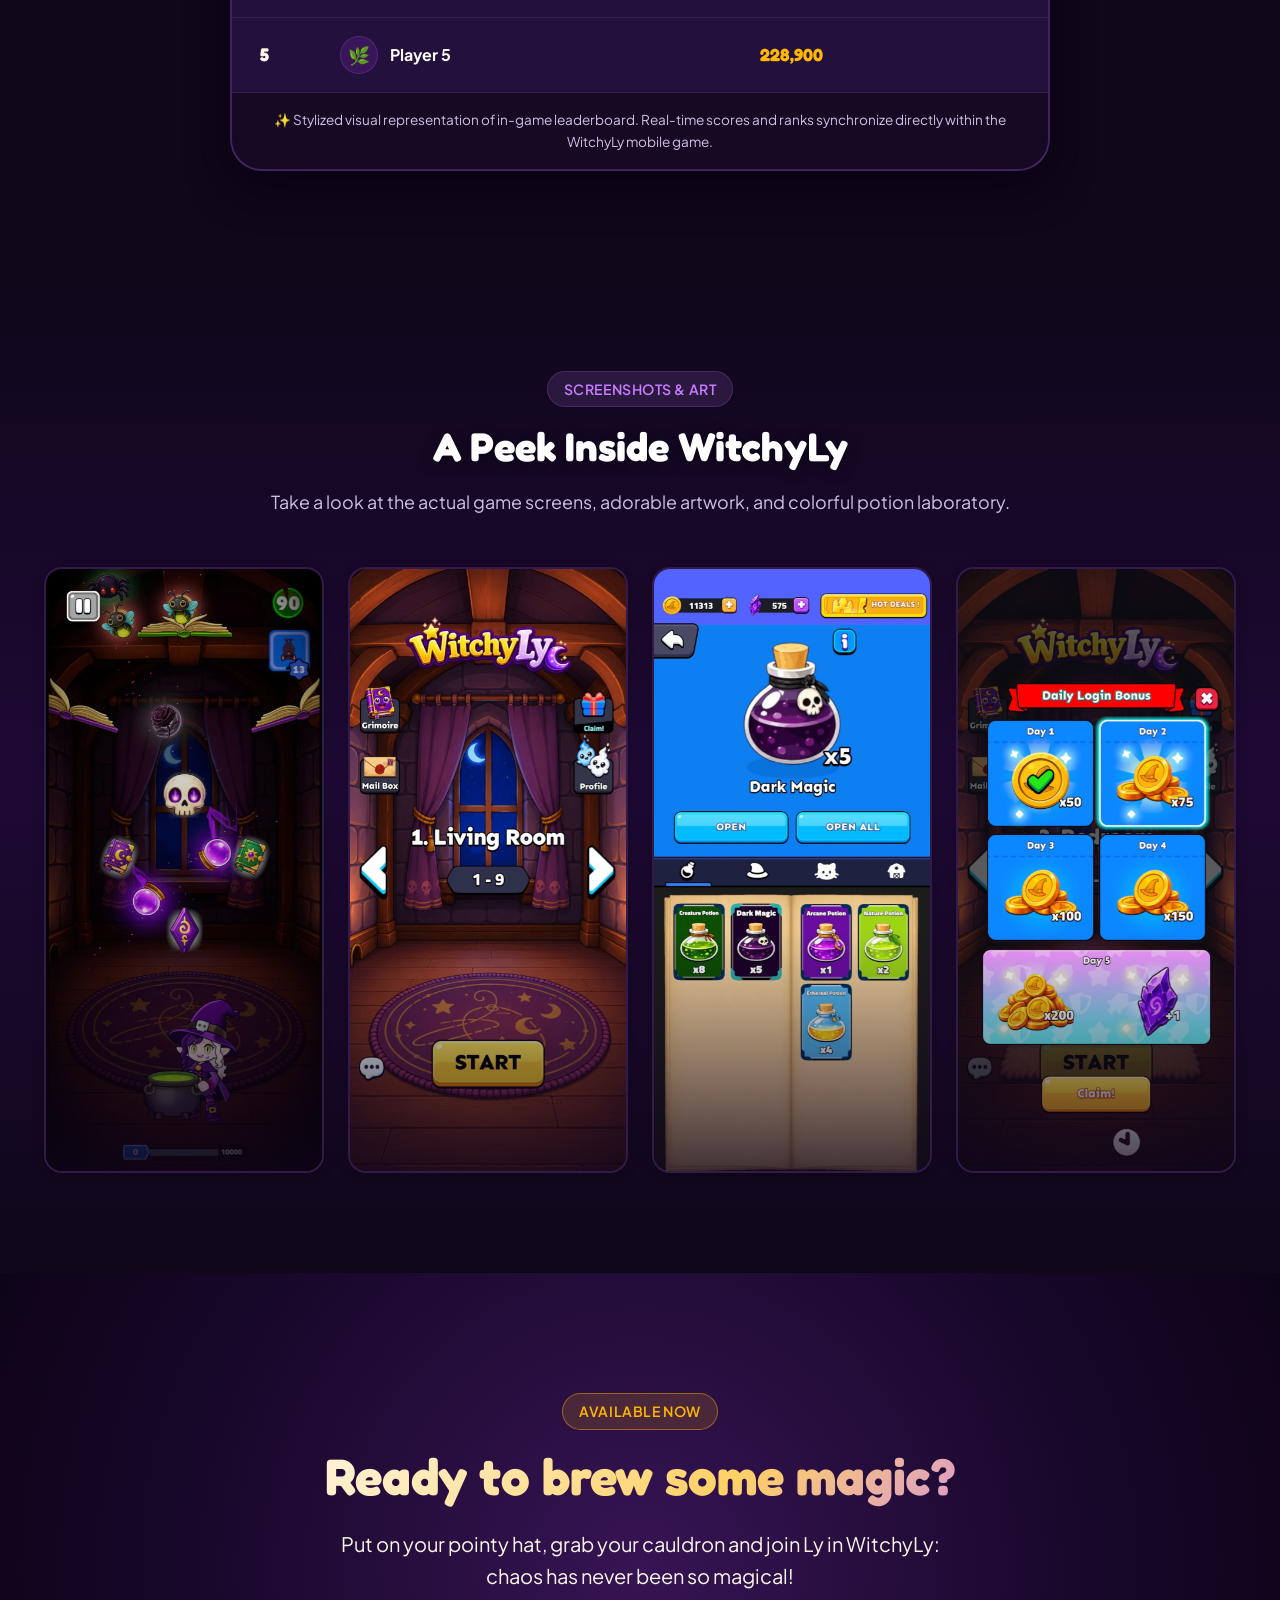
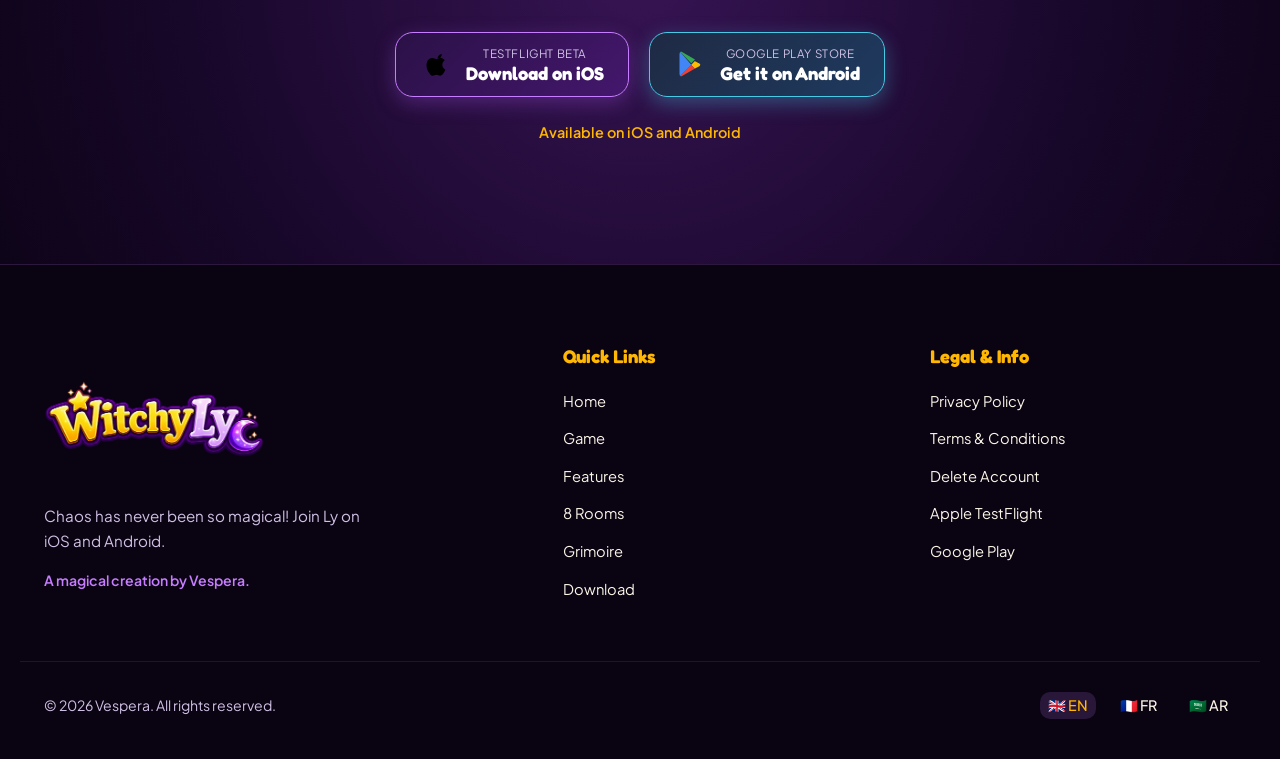
==== commit 1ba44a0e: "added deletion policy" ====
--- a/index.html
+++ b/index.html
@@ -1203,6 +1203,7 @@
             <ul class="footer-links-list">
               <li><a href="privacy-policy.html" class="footer-link" data-i18n="nav.privacy">Privacy Policy</a></li>
               <li><a href="terms.html" class="footer-link" data-i18n="nav.terms">Terms &amp; Conditions</a></li>
+              <li><a href="deleteacc.html" class="footer-link" data-i18n="nav.deleteacc">Delete Account</a></li>
               <li><a href="https://testflight.apple.com/join/3hP99ee9" target="_blank" rel="noopener noreferrer"
                   class="footer-link">Apple TestFlight</a></li>
               <li><a href="https://play.google.com/store/apps/details?id=com.vespera.witchyly" target="_blank"
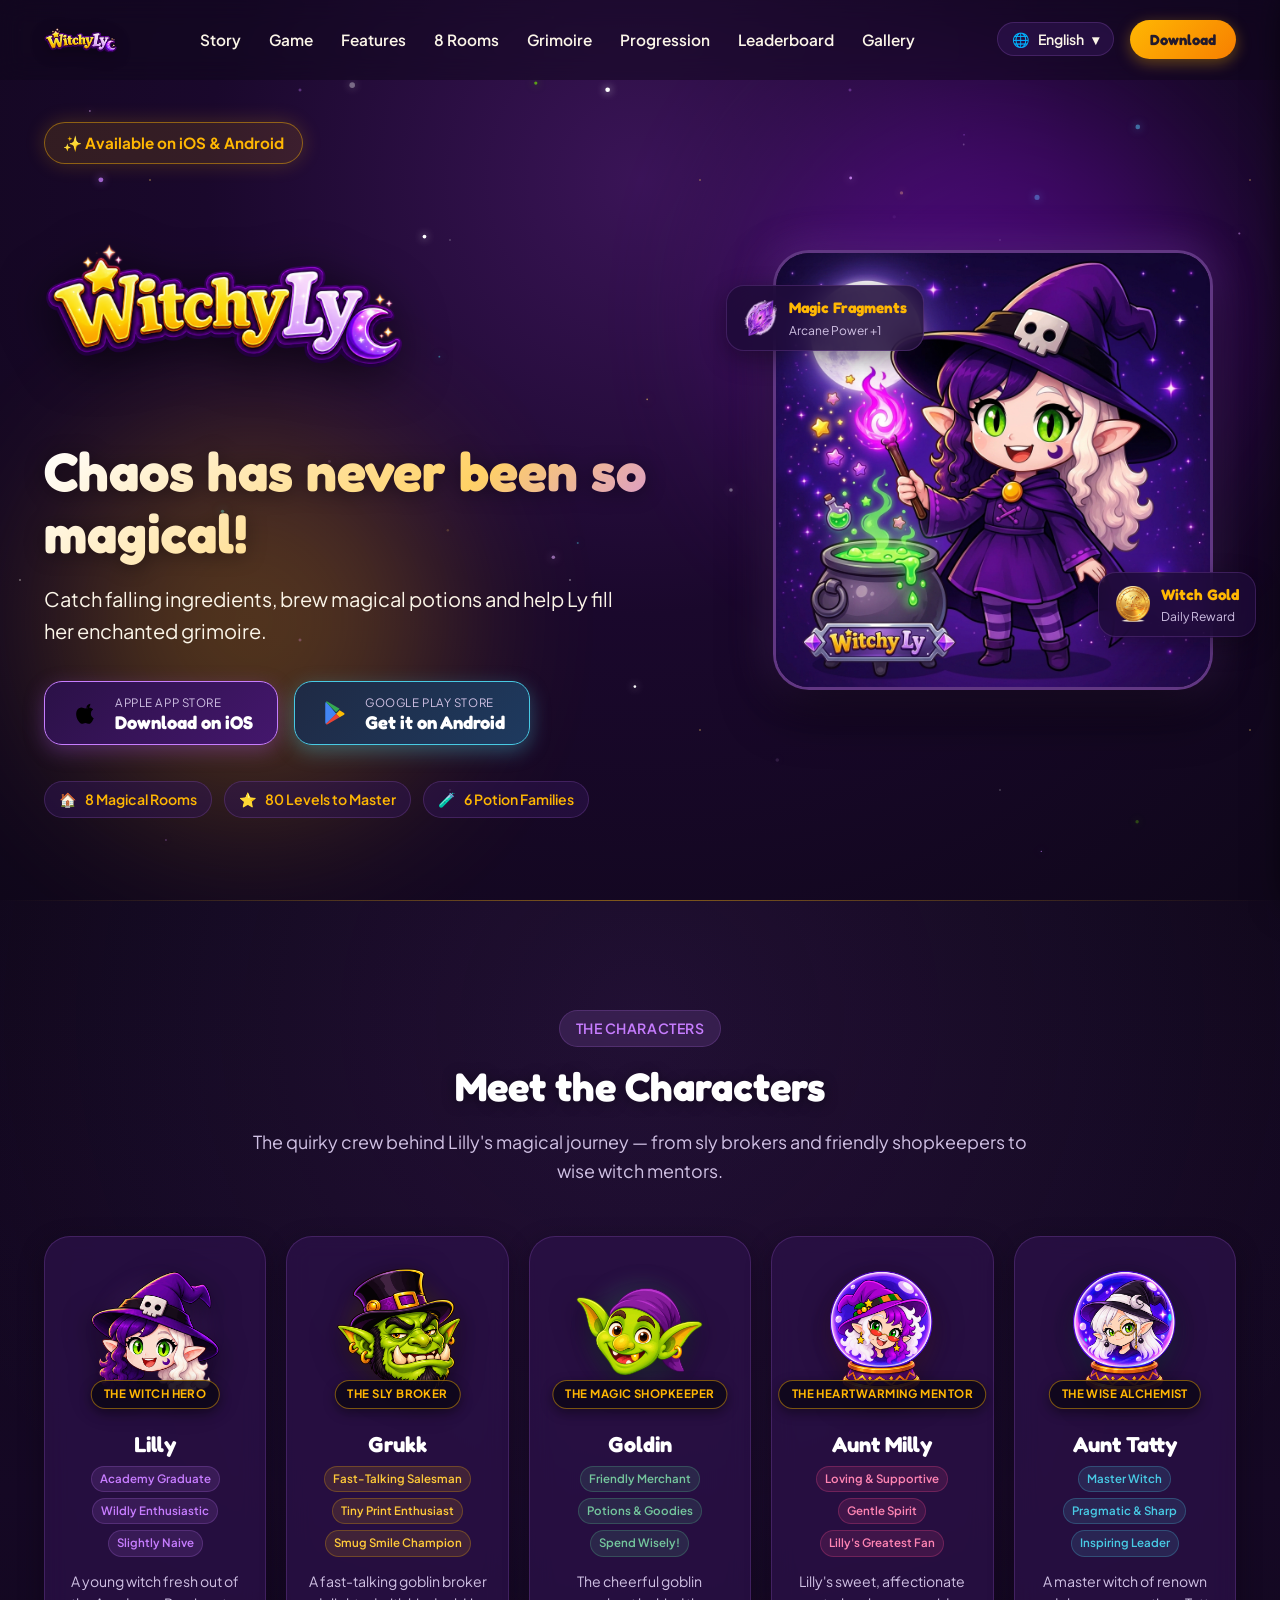
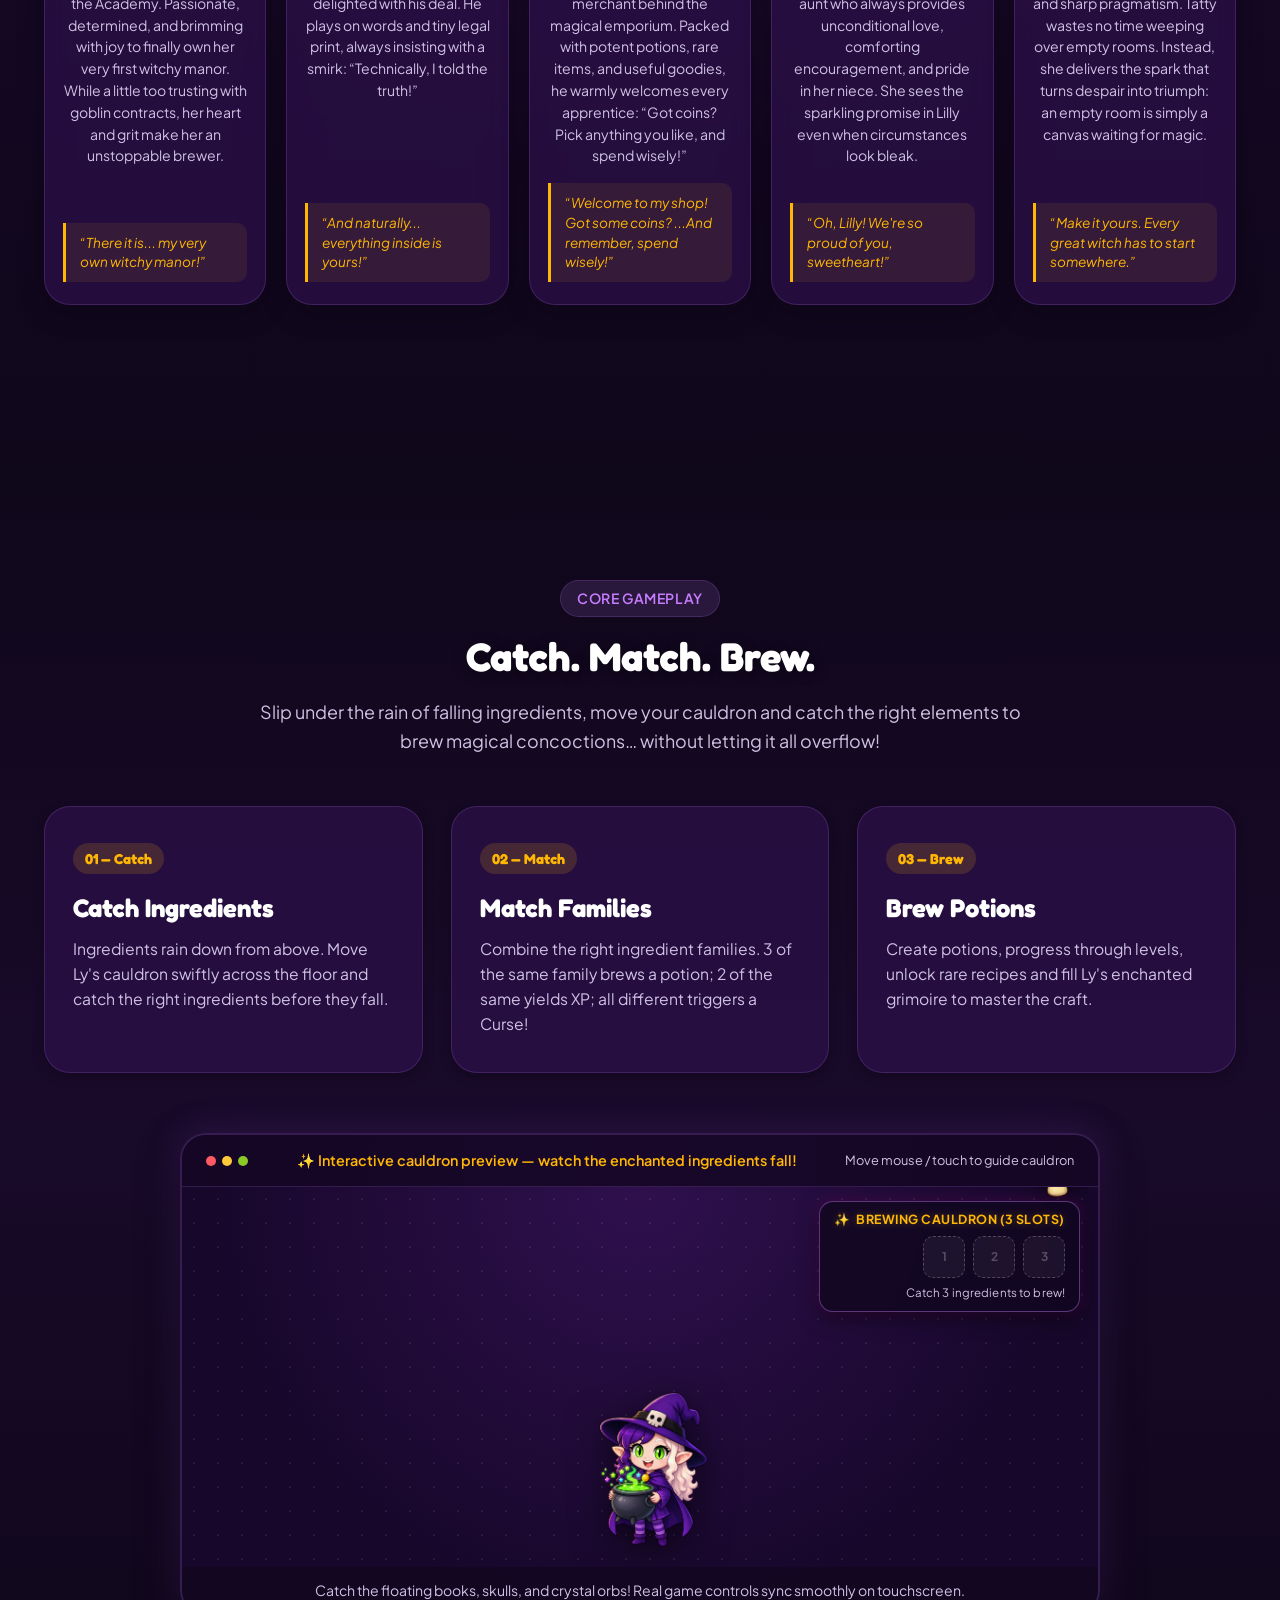
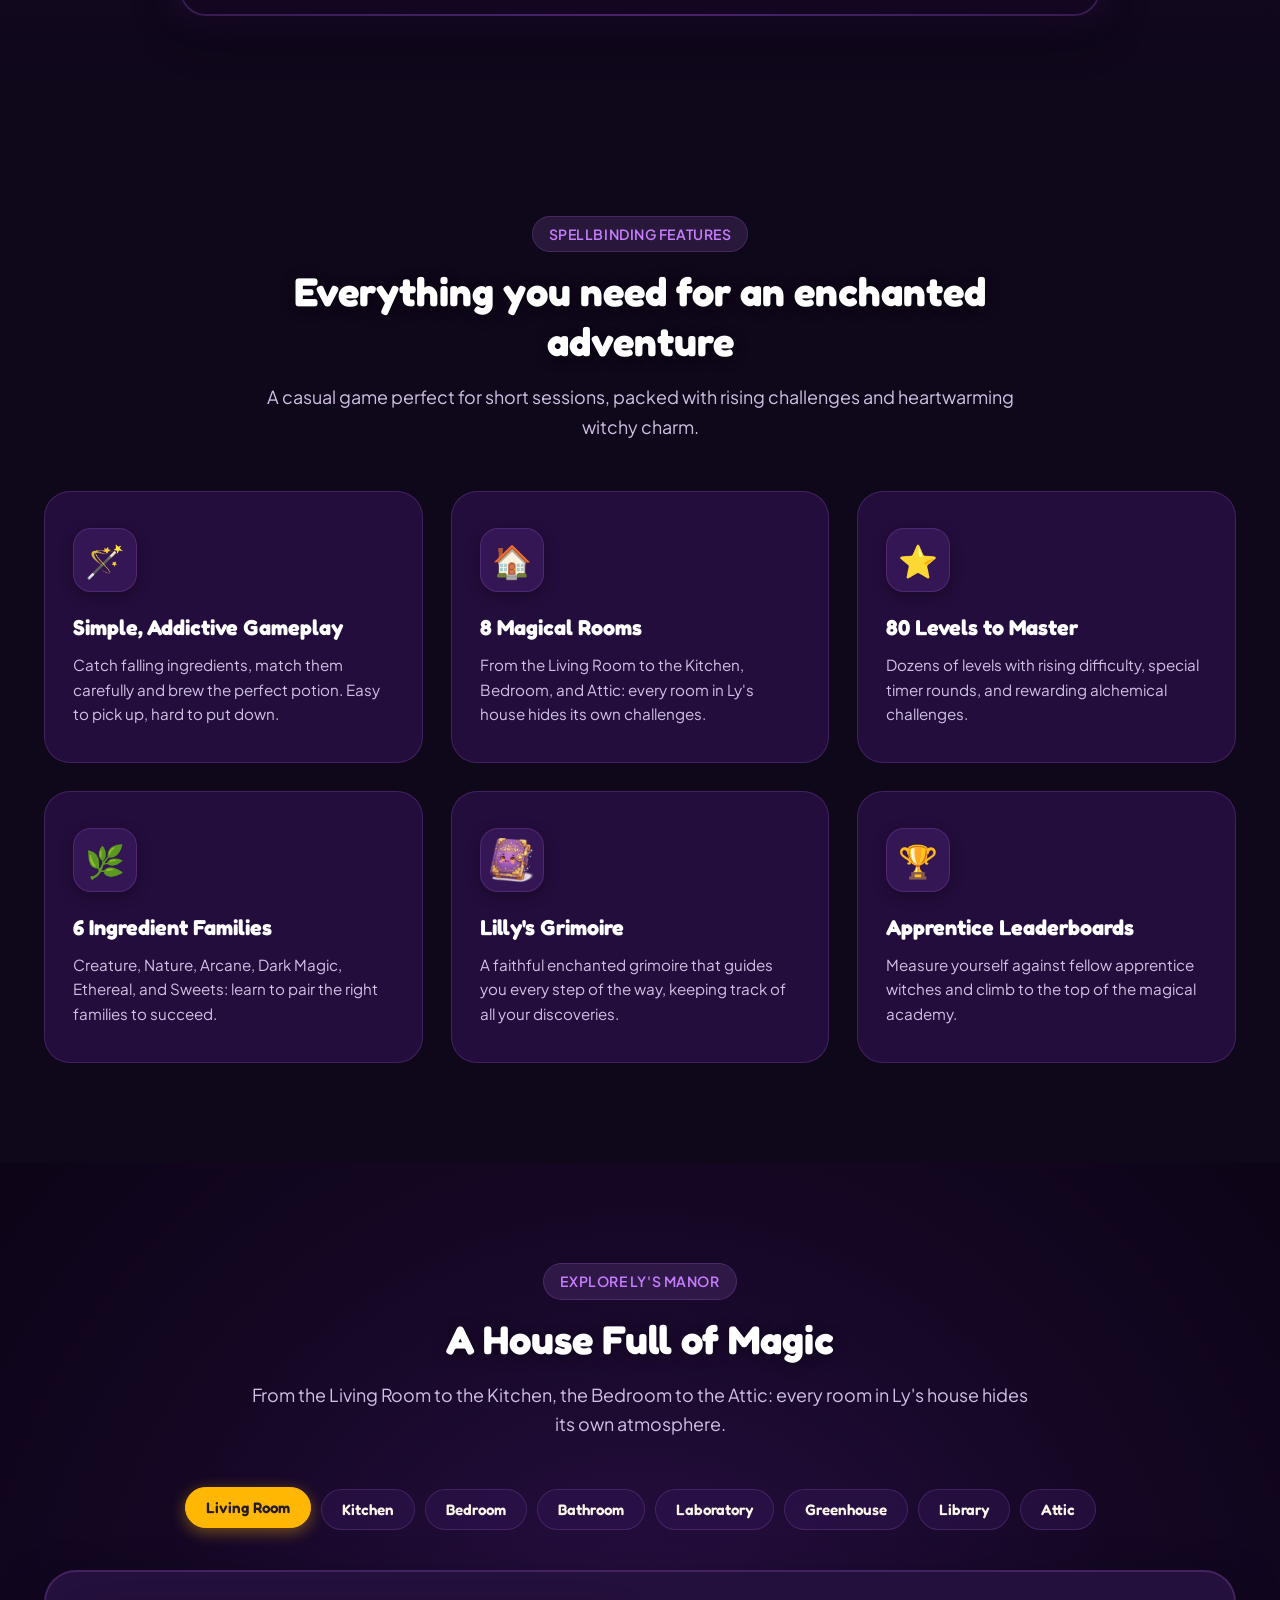
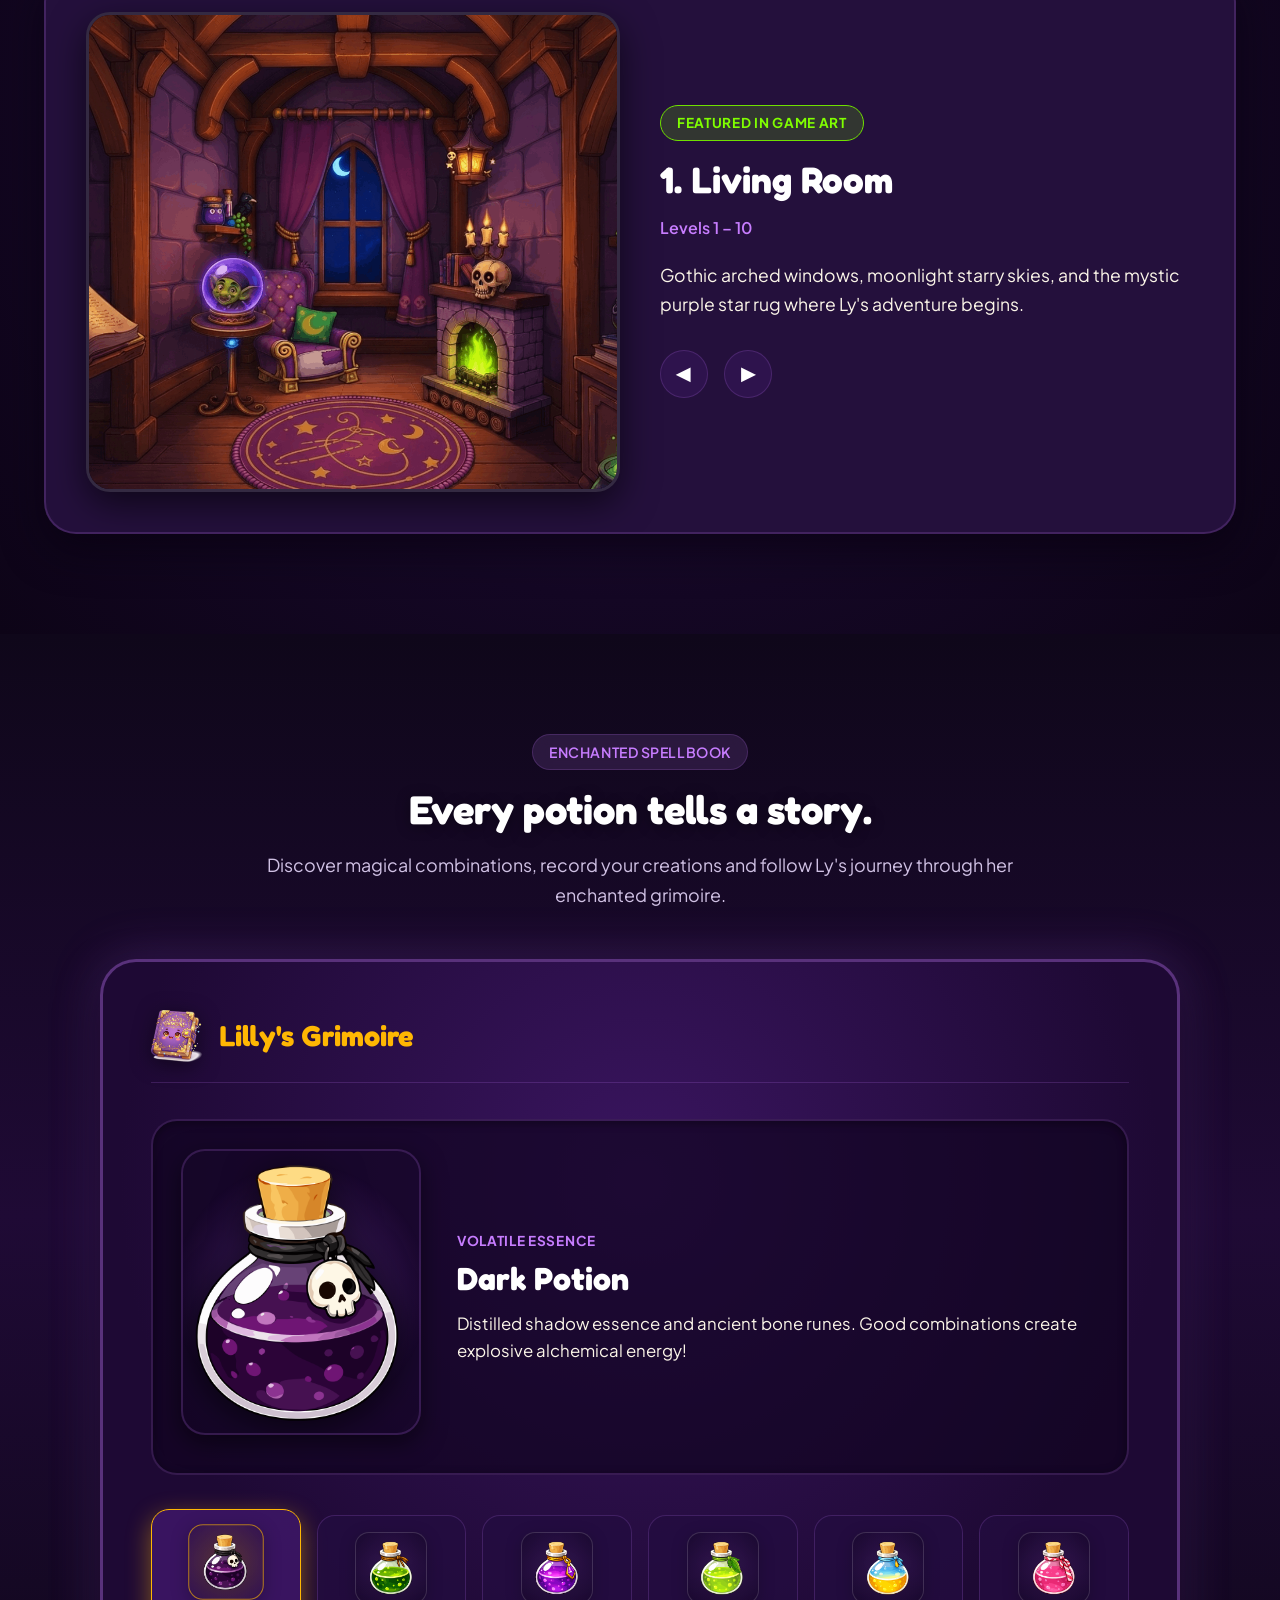
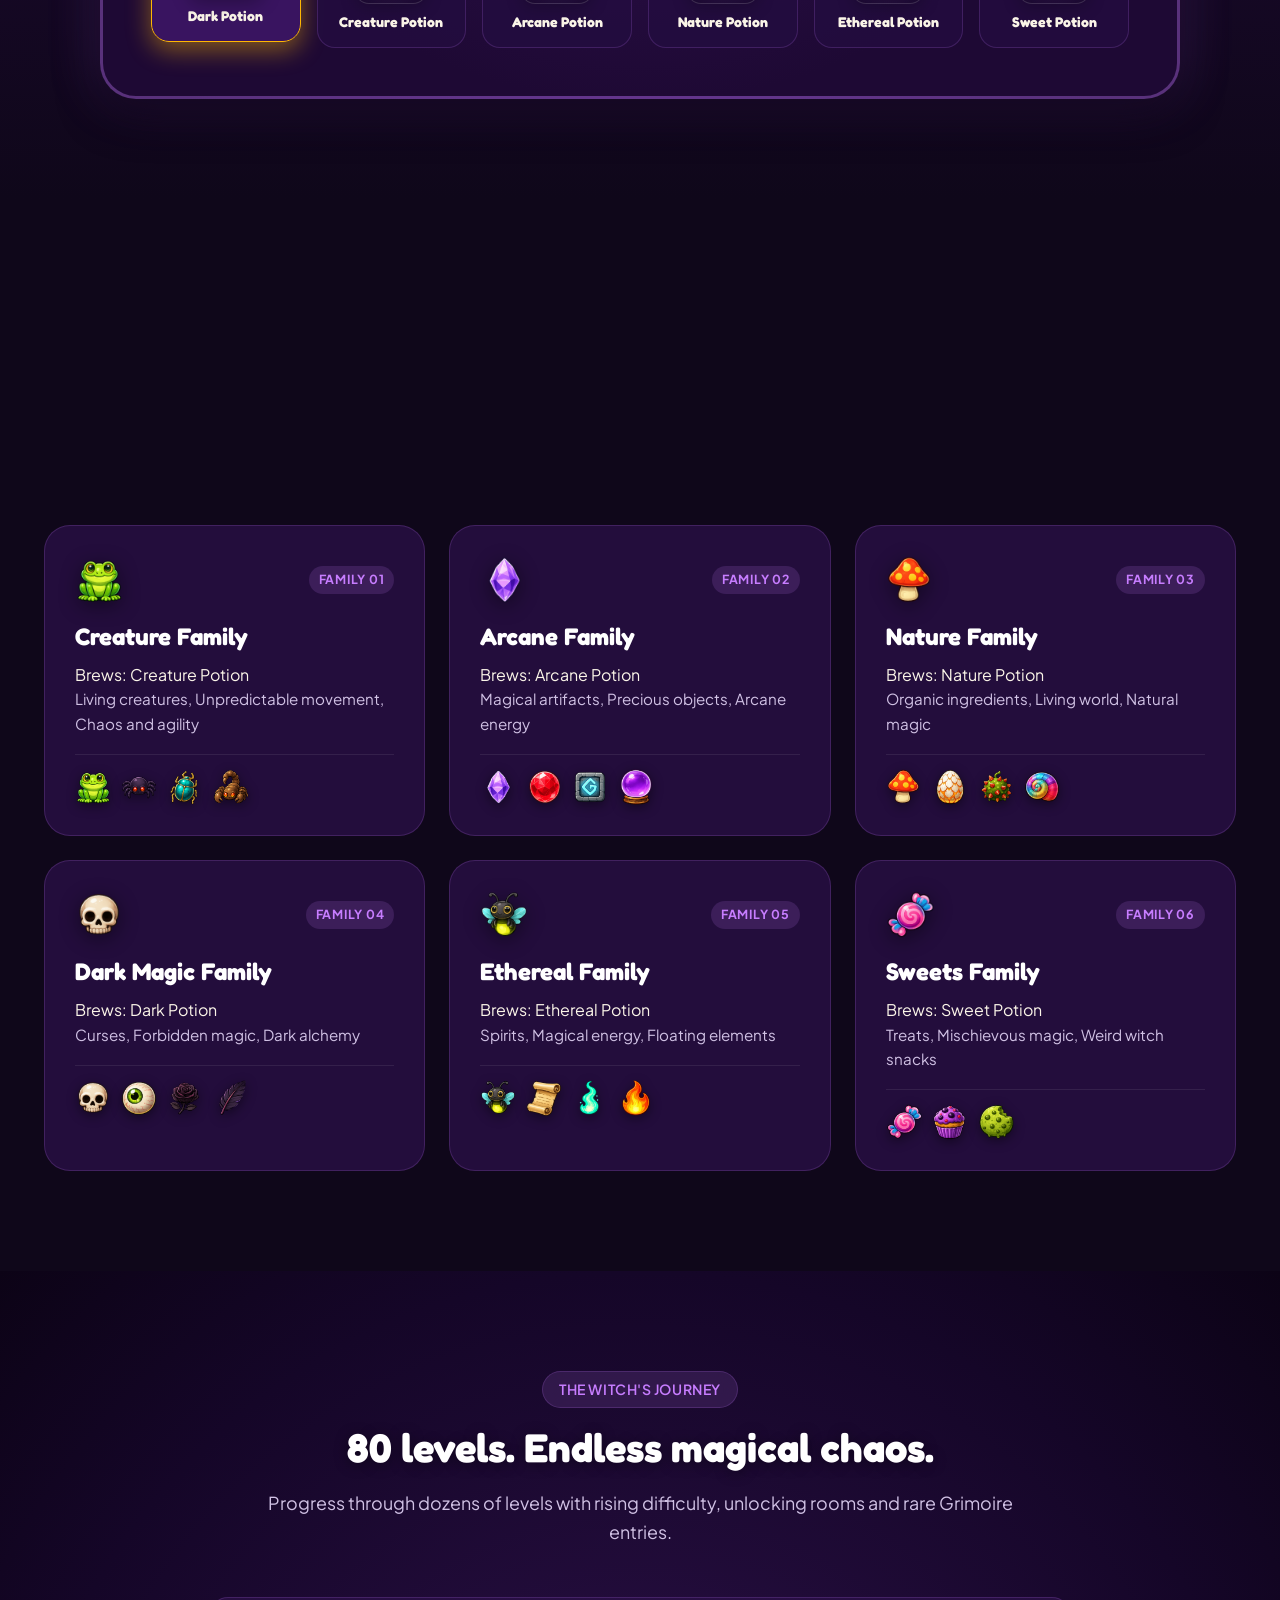
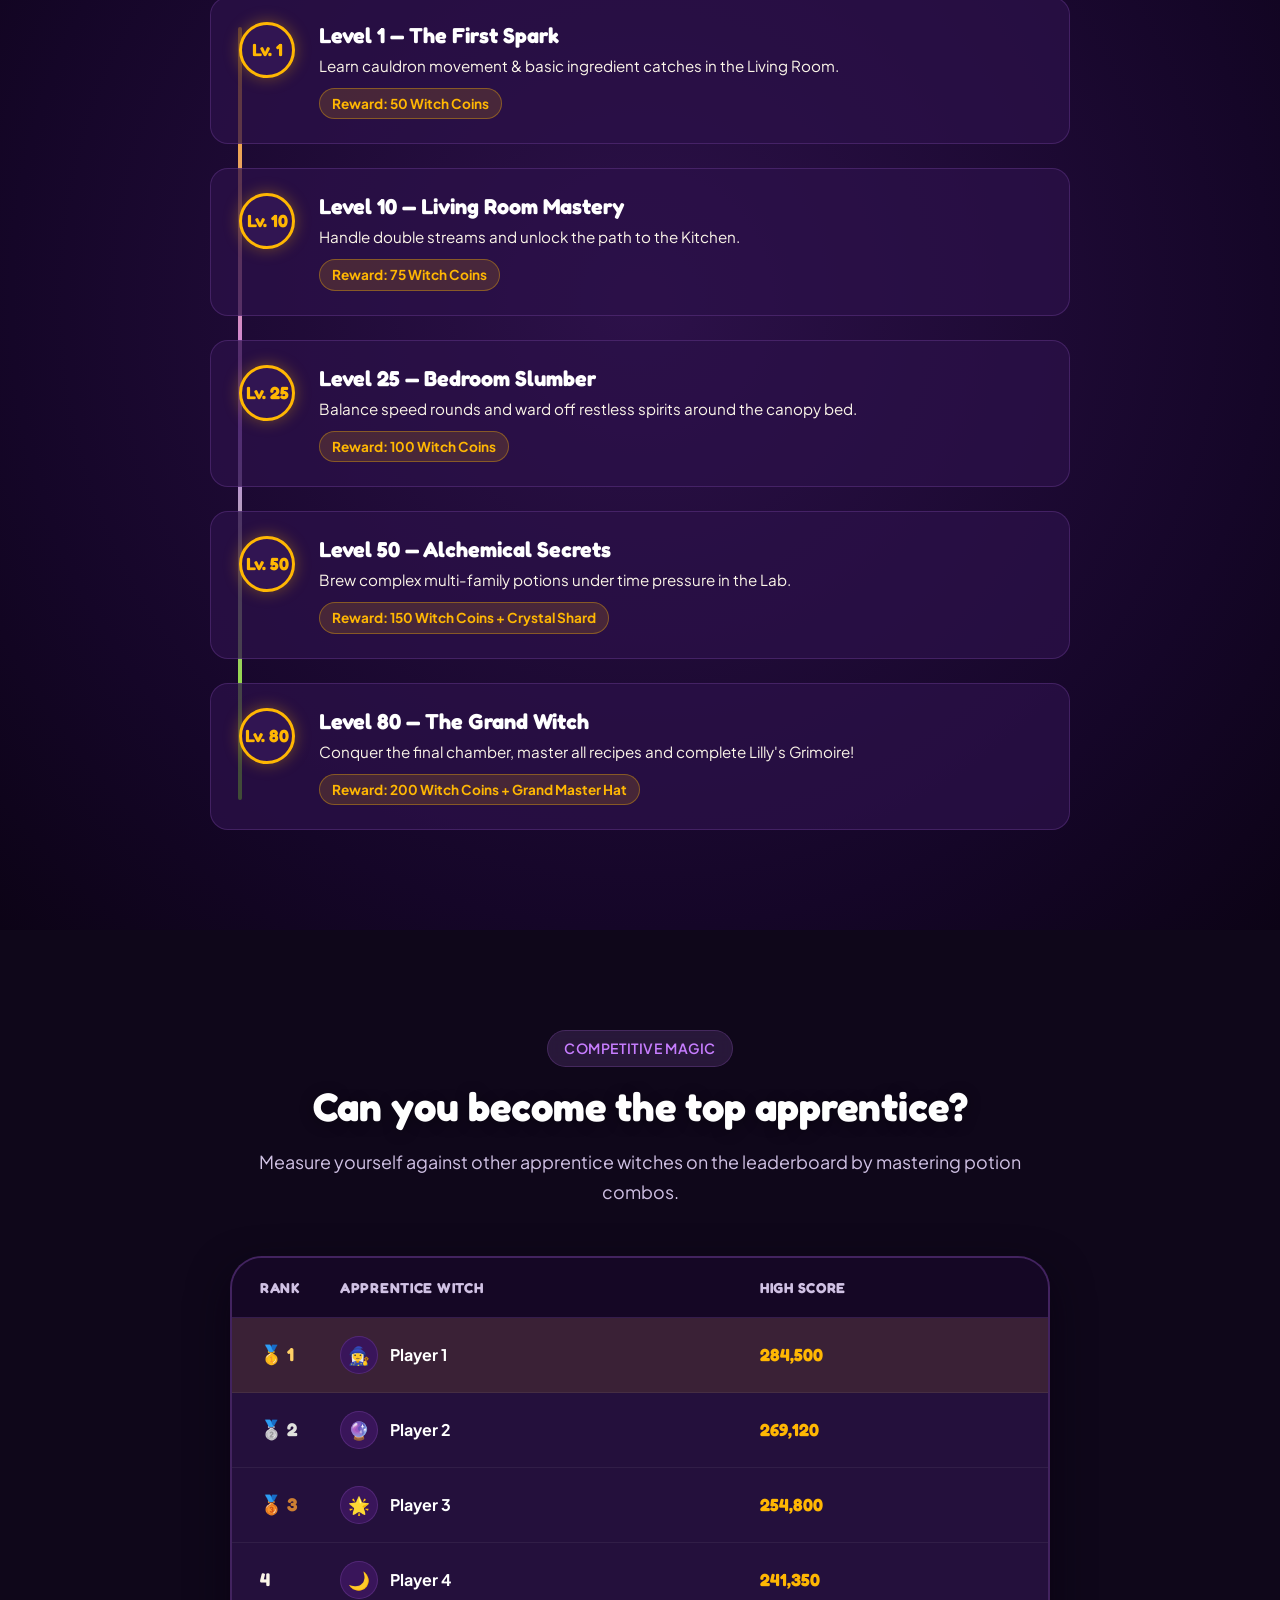
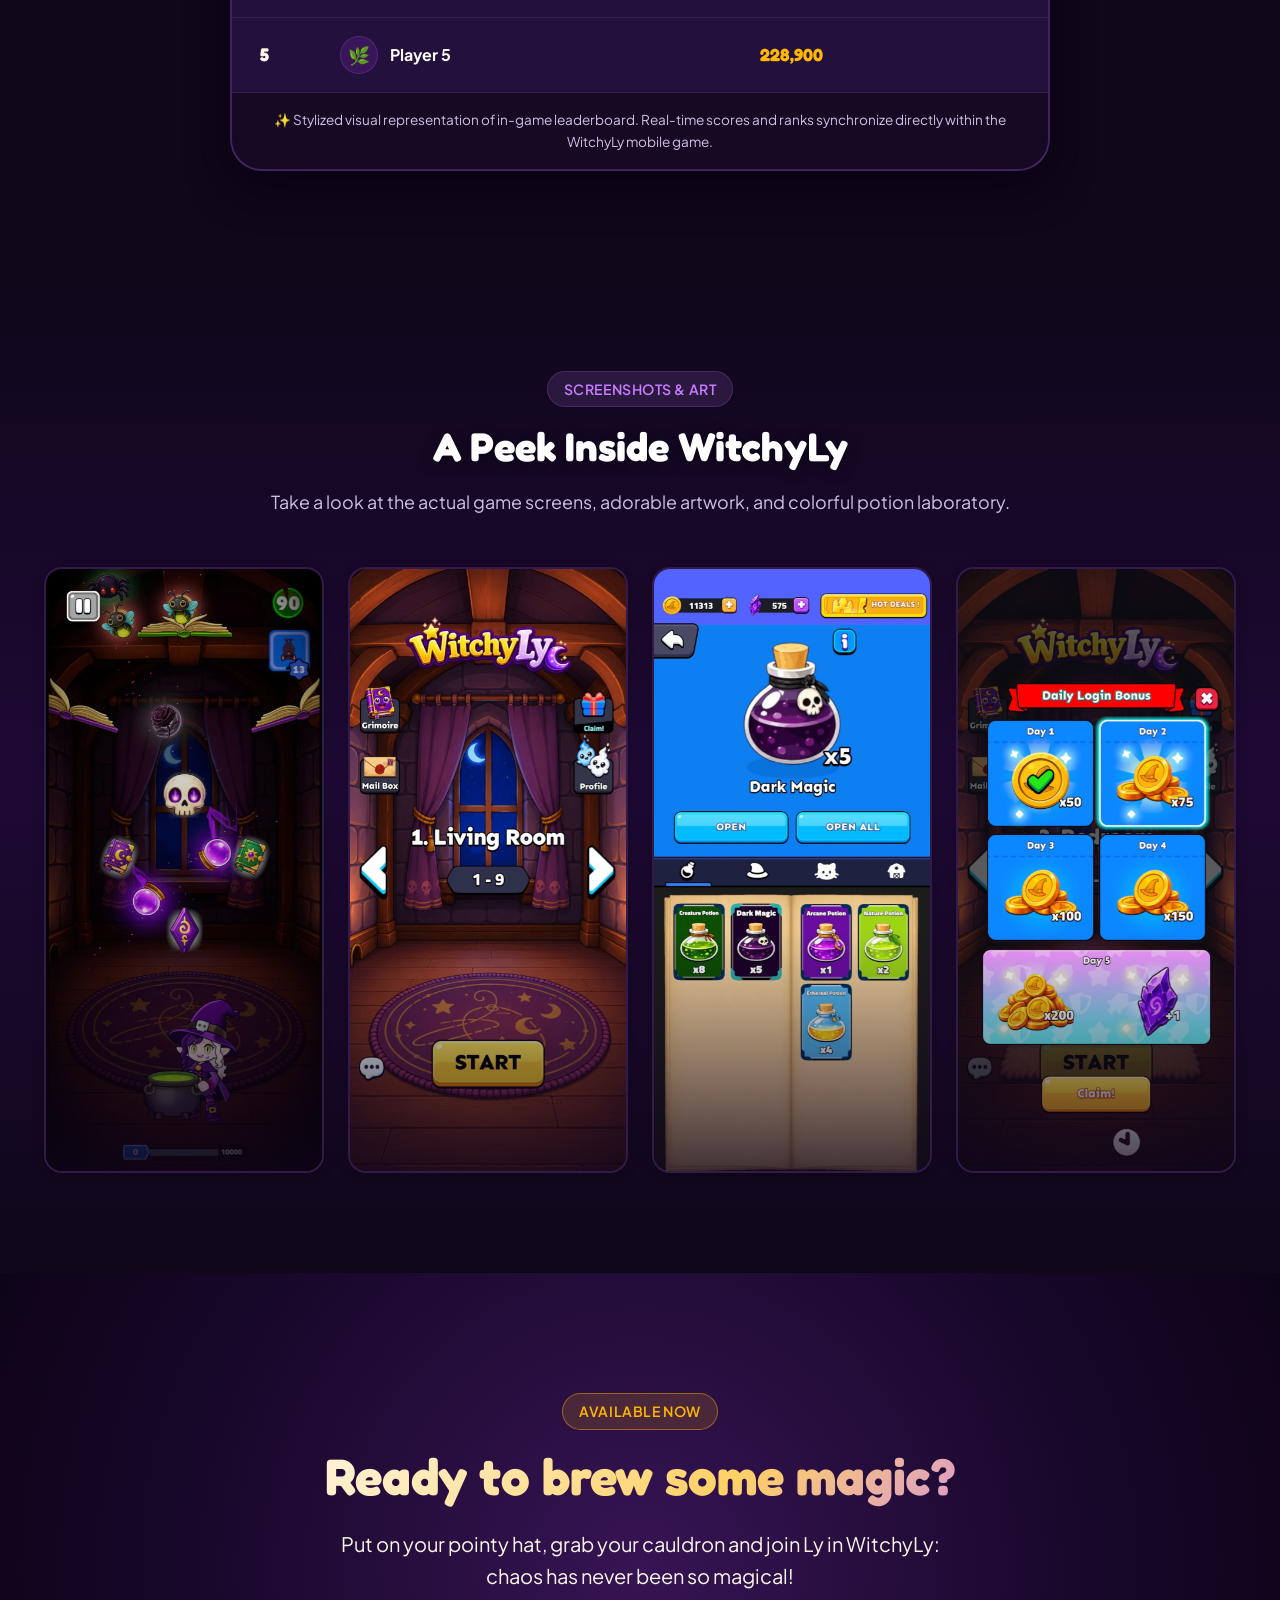
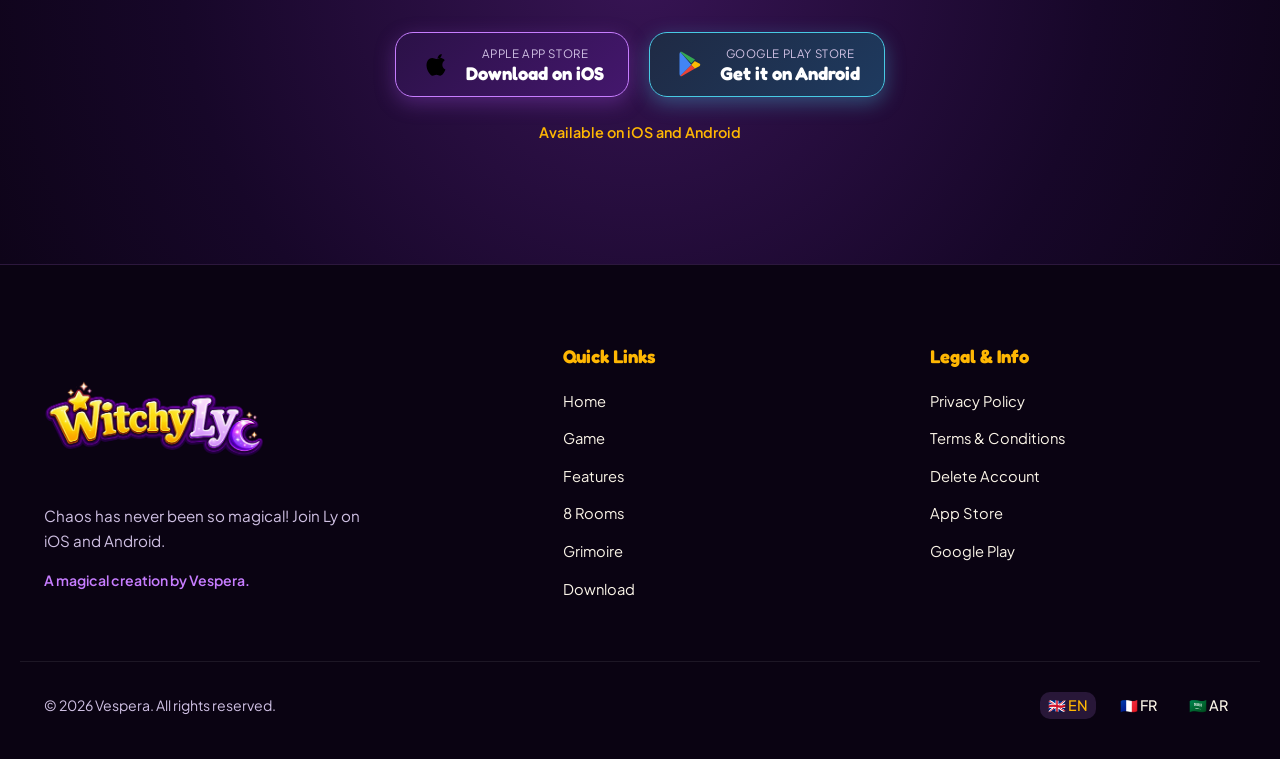
==== commit 772c3ac4: "(fixed the live url now)" ====
--- a/index.html
+++ b/index.html
@@ -67,7 +67,7 @@
     },
     "description": "Catch falling ingredients, brew magical potions and help Ly fill her enchanted grimoire.",
     "downloadUrl": [
-      "https://testflight.apple.com/join/3hP99ee9",
+      "https://apps.apple.com/app/witchyly-witch-potion-maker/id6806779225",
       "https://play.google.com/store/apps/details?id=com.vespera.witchyly"
     ]
   }
@@ -154,13 +154,13 @@
     </div>
 
     <div class="mobile-drawer-cta">
-      <a href="https://testflight.apple.com/join/3hP99ee9" target="_blank" rel="noopener noreferrer"
-        class="store-button store-button-ios" aria-label="Download on iOS TestFlight">
+      <a href="https://apps.apple.com/app/witchyly-witch-potion-maker/id6806779225" target="_blank" rel="noopener noreferrer"
+        class="store-button store-button-ios" aria-label="Download on the App Store">
         <span class="store-button-icon">
           <img src="assets/icons/apple_icon.svg" alt="Apple icon" width="24" height="24">
         </span>
         <span class="store-button-texts">
-          <span class="store-btn-subtitle" data-i18n="hero.btn_ios_sub">TestFlight Beta</span>
+          <span class="store-btn-subtitle" data-i18n="hero.btn_ios_sub">Apple App Store</span>
           <span class="store-btn-title" data-i18n="hero.btn_ios">Download on iOS</span>
         </span>
       </a>
@@ -203,13 +203,13 @@
 
         <!-- Download Buttons -->
         <div class="hero-cta-group">
-          <a href="https://testflight.apple.com/join/3hP99ee9" target="_blank" rel="noopener noreferrer"
-            class="store-button store-button-ios" aria-label="Download on iOS TestFlight">
+          <a href="https://apps.apple.com/app/witchyly-witch-potion-maker/id6806779225" target="_blank" rel="noopener noreferrer"
+            class="store-button store-button-ios" aria-label="Download on the App Store">
             <span class="store-button-icon">
               <img src="assets/icons/apple_icon.svg" alt="Apple icon" width="26" height="26">
             </span>
             <span class="store-button-texts">
-              <span class="store-btn-subtitle" data-i18n="hero.btn_ios_sub">TestFlight Beta</span>
+              <span class="store-btn-subtitle" data-i18n="hero.btn_ios_sub">Apple App Store</span>
               <span class="store-btn-title" data-i18n="hero.btn_ios">Download on iOS</span>
             </span>
           </a>
@@ -1146,13 +1146,13 @@
           </p>
 
           <div class="cta-buttons-group">
-            <a href="https://testflight.apple.com/join/3hP99ee9" target="_blank" rel="noopener noreferrer"
-              class="store-button store-button-ios" aria-label="Download on iOS TestFlight">
+            <a href="https://apps.apple.com/app/witchyly-witch-potion-maker/id6806779225" target="_blank" rel="noopener noreferrer"
+              class="store-button store-button-ios" aria-label="Download on the App Store">
               <span class="store-button-icon">
                 <img src="assets/icons/apple_icon.svg" alt="Apple" width="28" height="28">
               </span>
               <span class="store-button-texts">
-                <span class="store-btn-subtitle" data-i18n="hero.btn_ios_sub">TestFlight Beta</span>
+                <span class="store-btn-subtitle" data-i18n="hero.btn_ios_sub">Apple App Store</span>
                 <span class="store-btn-title" data-i18n="hero.btn_ios">Download on iOS</span>
               </span>
             </a>
@@ -1204,8 +1204,8 @@
               <li><a href="privacy-policy.html" class="footer-link" data-i18n="nav.privacy">Privacy Policy</a></li>
               <li><a href="terms.html" class="footer-link" data-i18n="nav.terms">Terms &amp; Conditions</a></li>
               <li><a href="deleteacc.html" class="footer-link" data-i18n="nav.deleteacc">Delete Account</a></li>
-              <li><a href="https://testflight.apple.com/join/3hP99ee9" target="_blank" rel="noopener noreferrer"
-                  class="footer-link">Apple TestFlight</a></li>
+              <li><a href="https://apps.apple.com/app/witchyly-witch-potion-maker/id6806779225" target="_blank" rel="noopener noreferrer"
+                  class="footer-link">App Store</a></li>
               <li><a href="https://play.google.com/store/apps/details?id=com.vespera.witchyly" target="_blank"
                   rel="noopener noreferrer" class="footer-link">Google Play</a></li>
             </ul>
